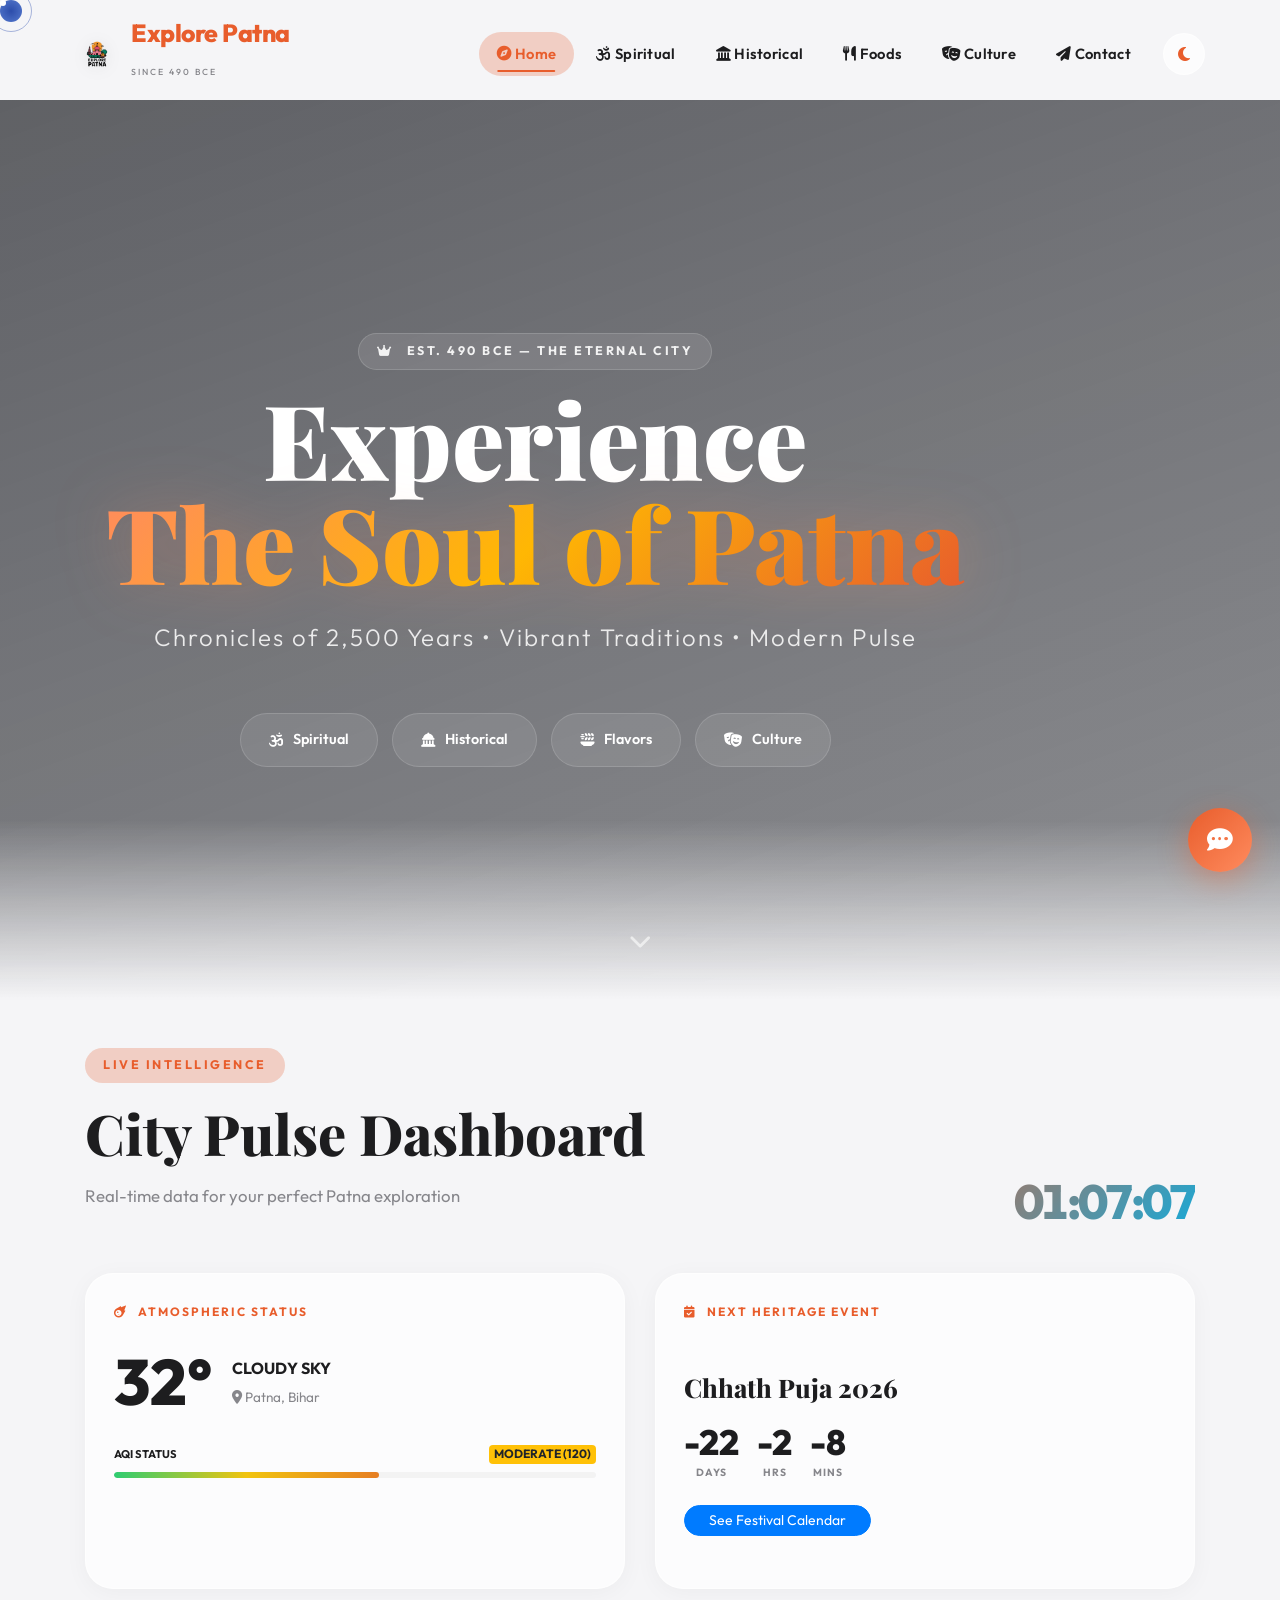
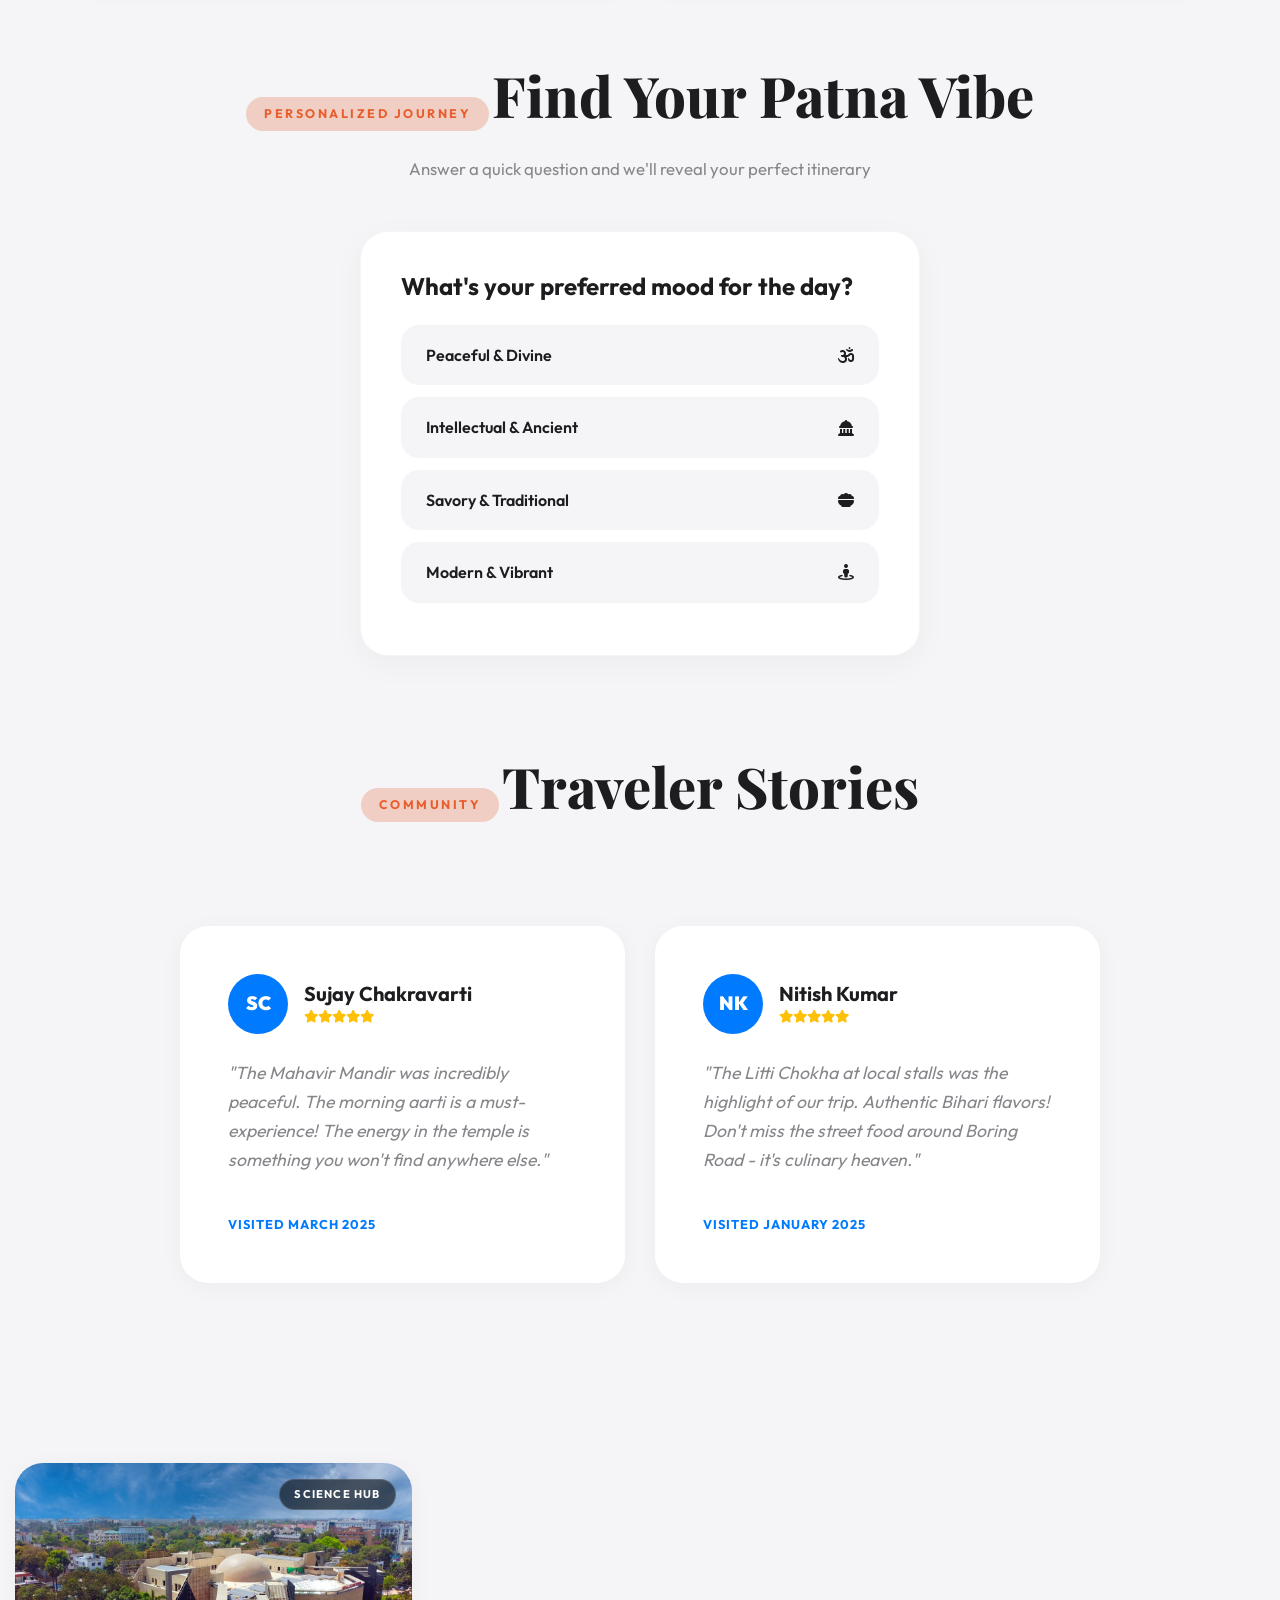
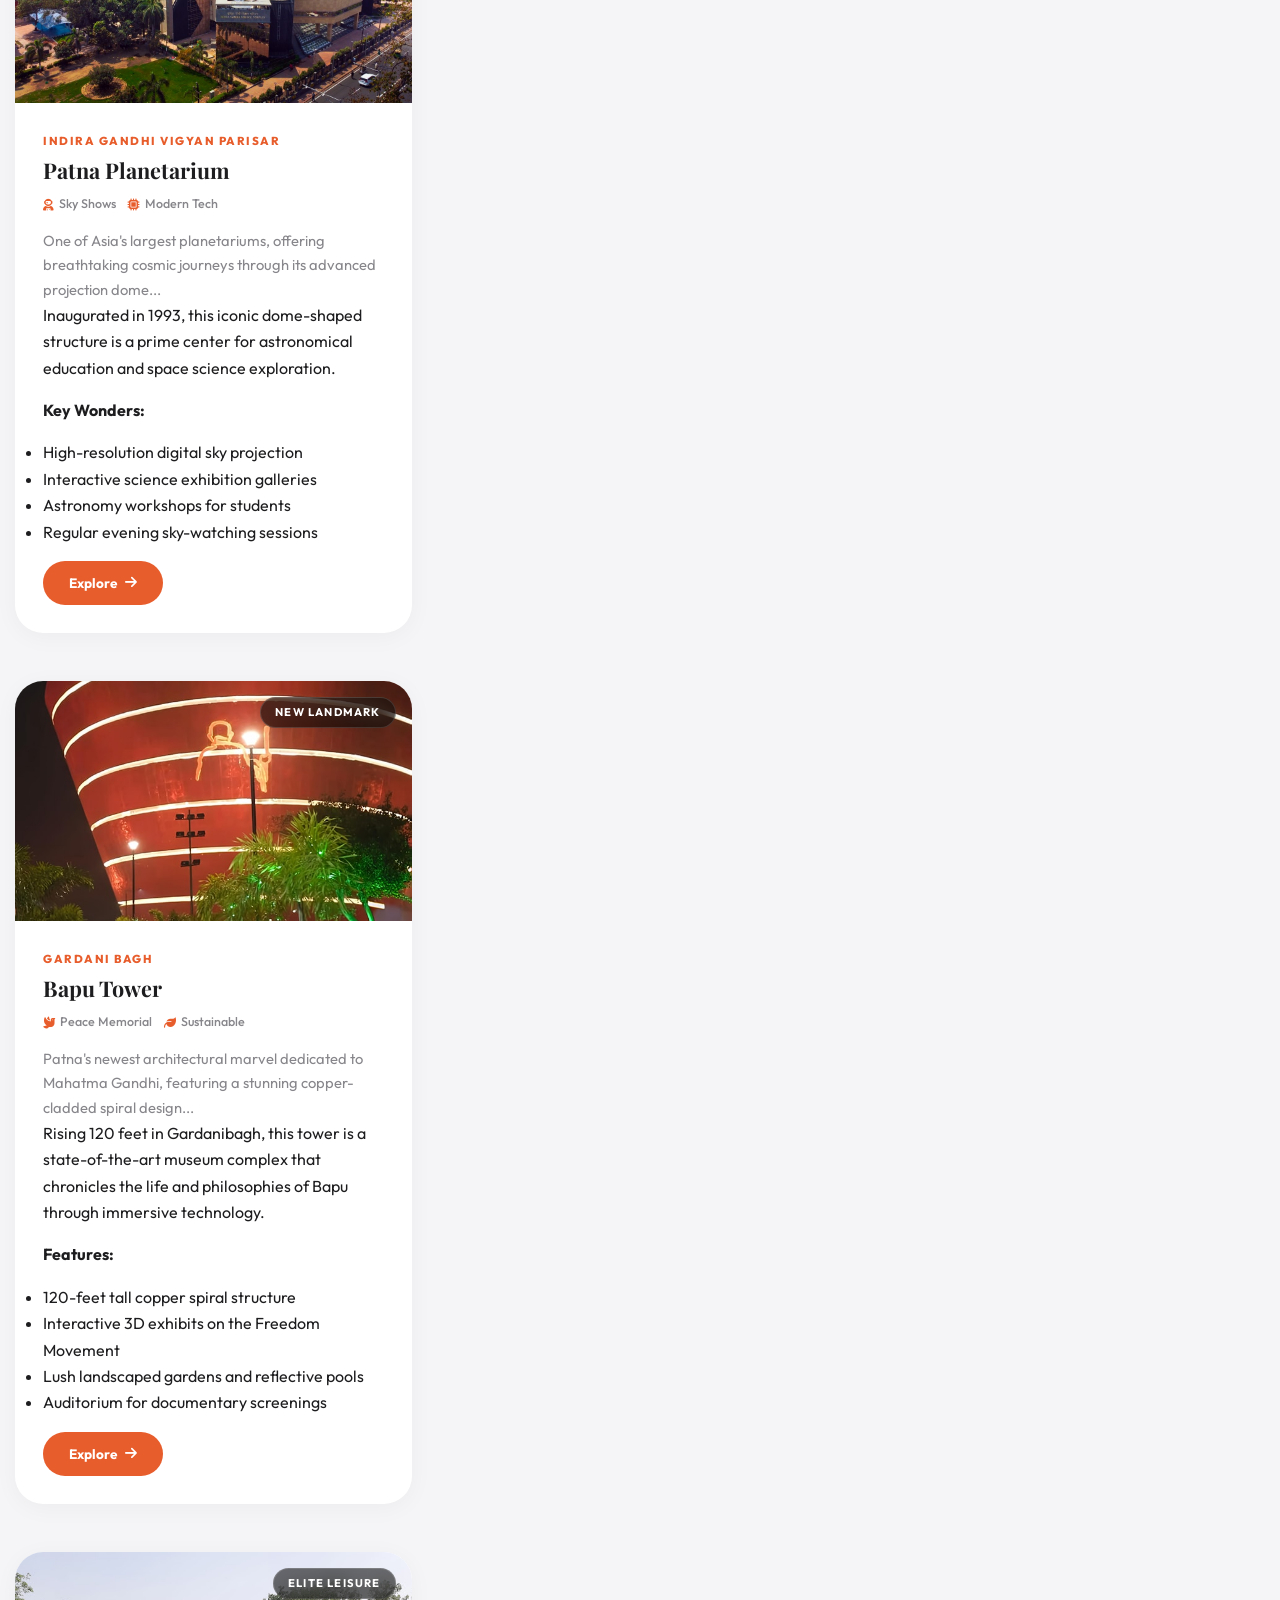
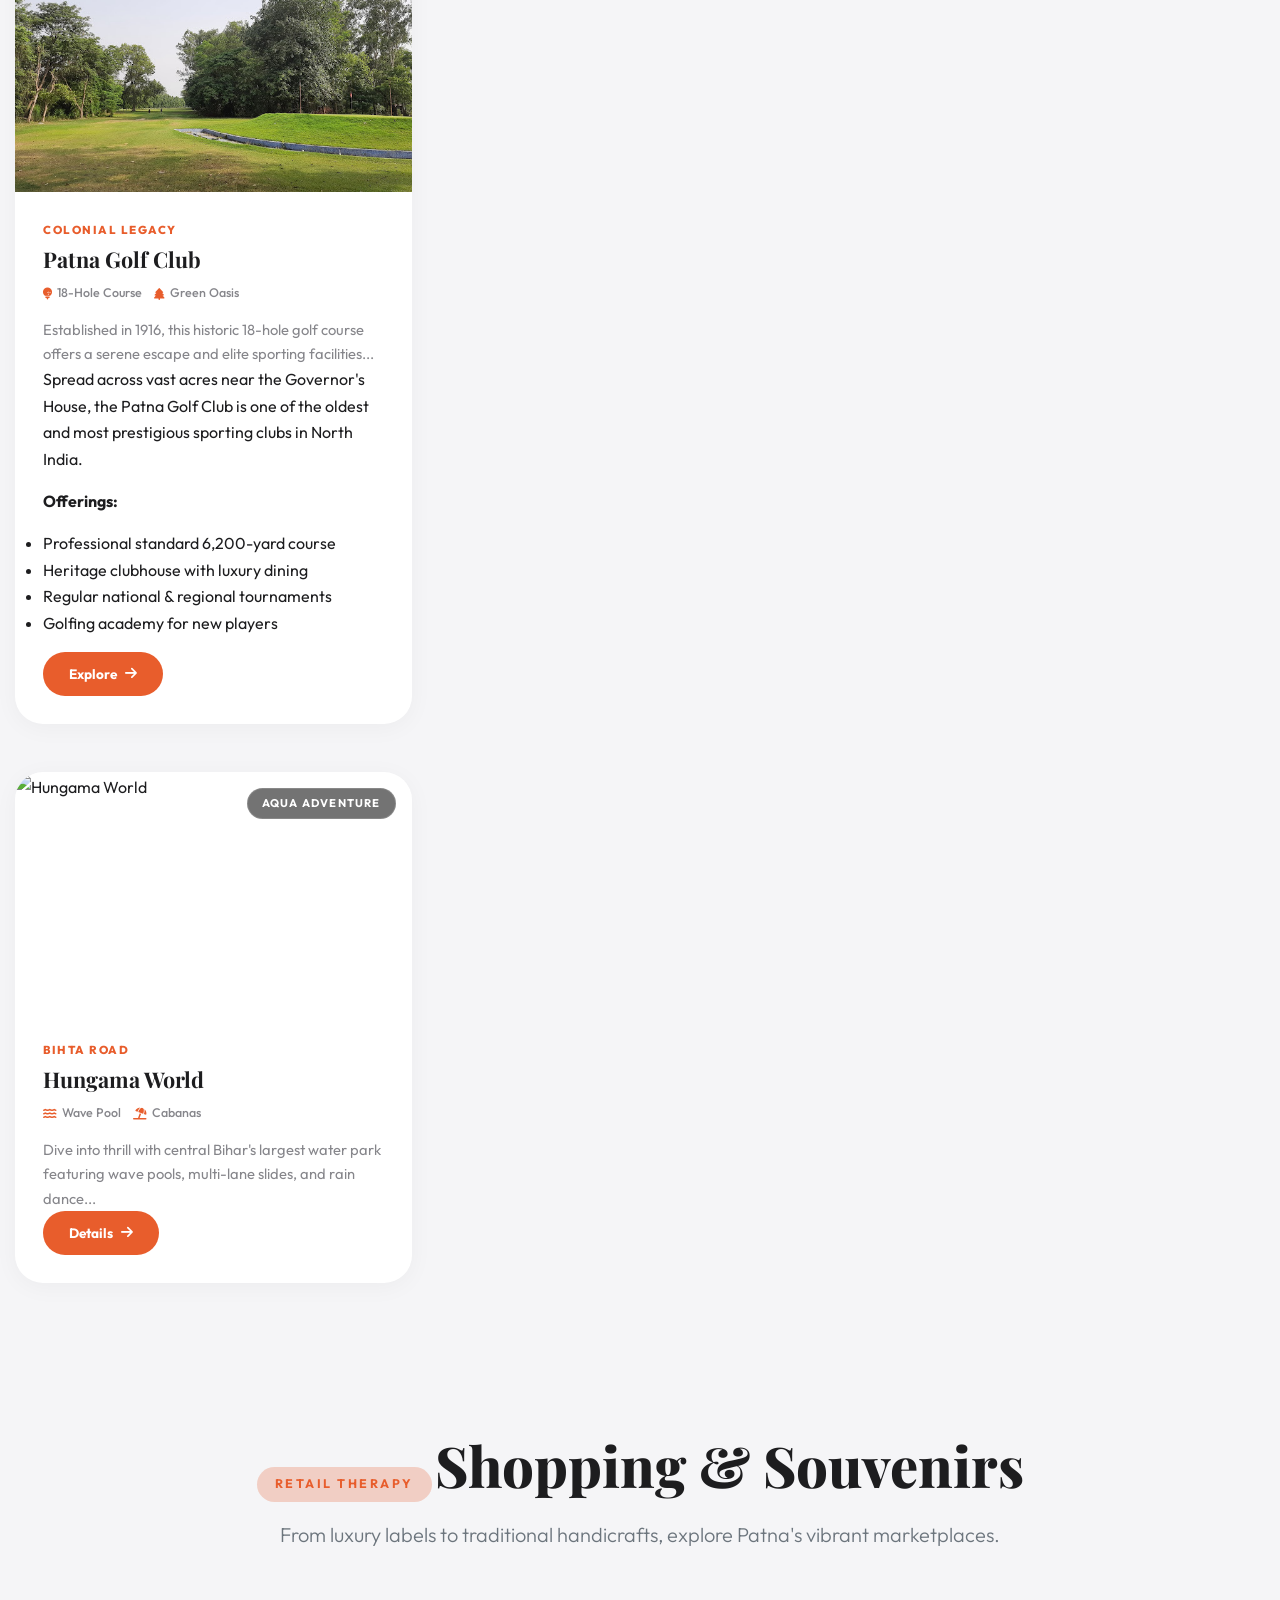
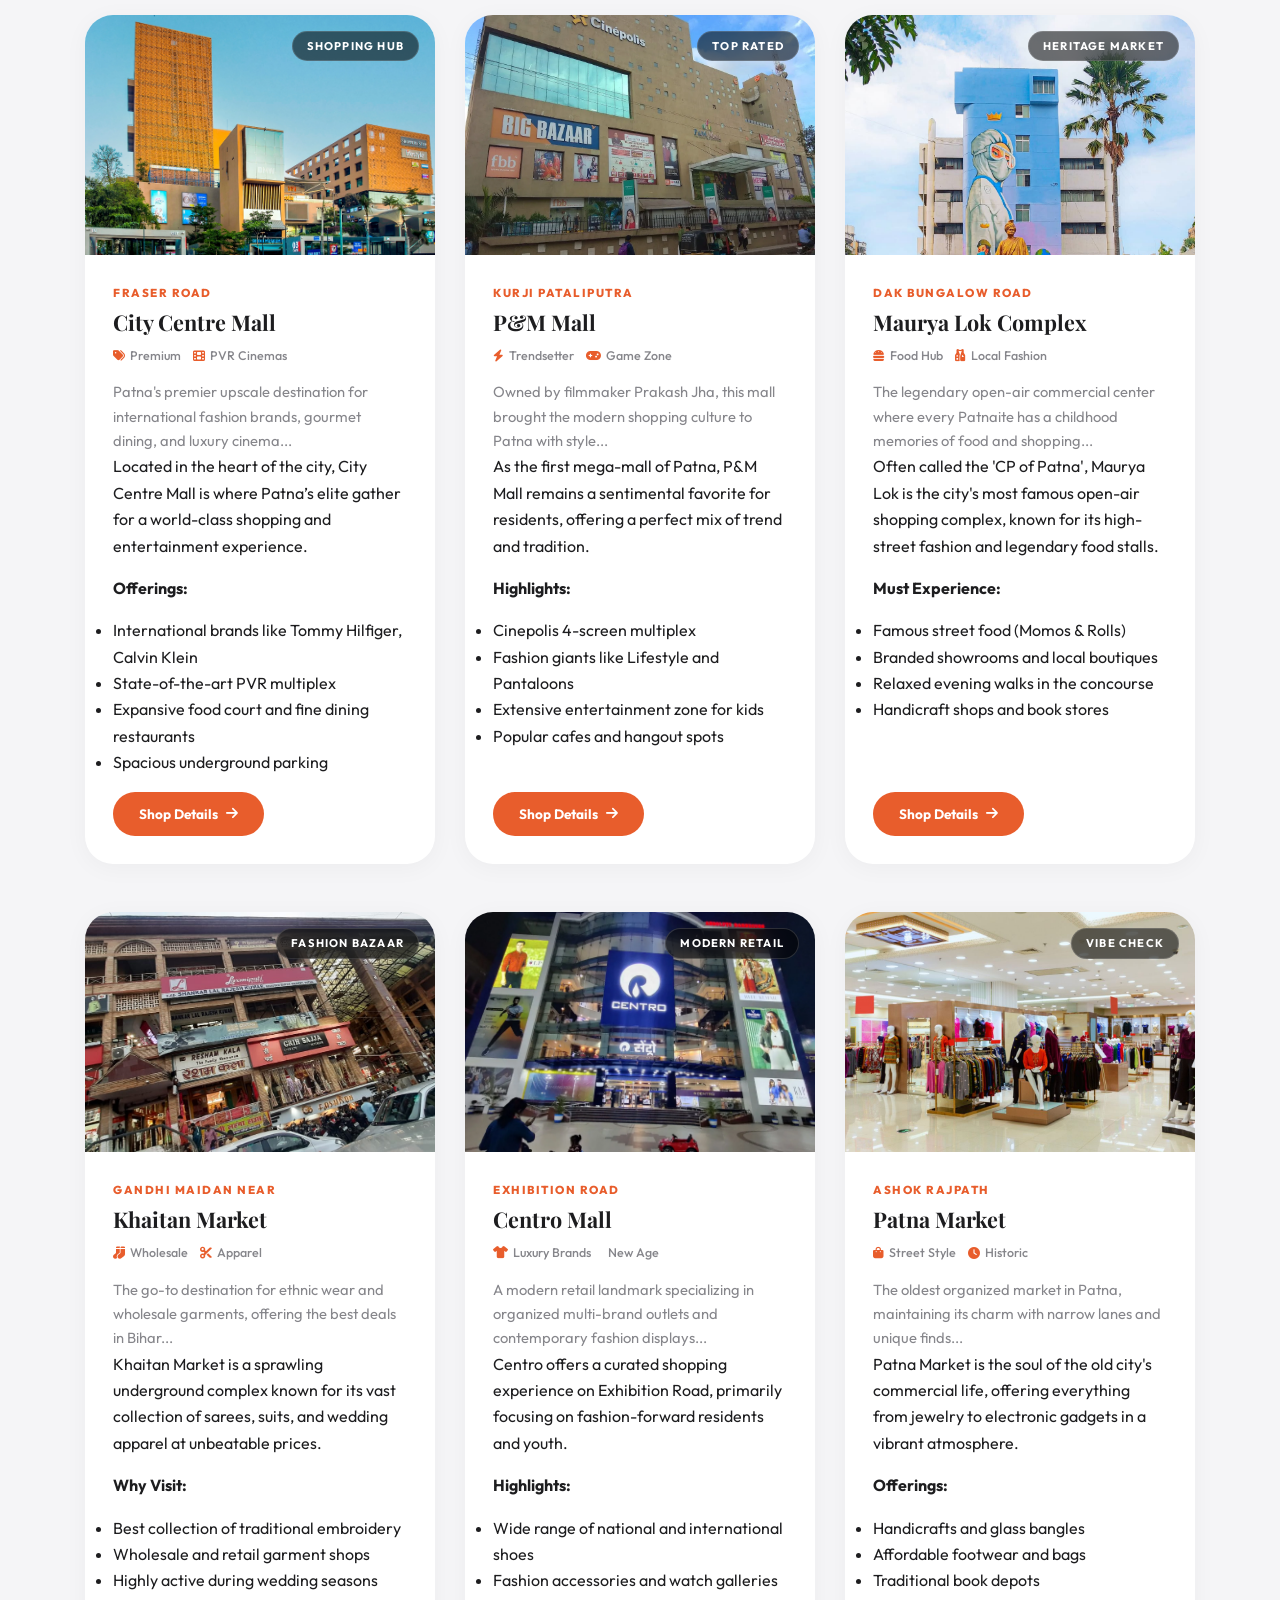
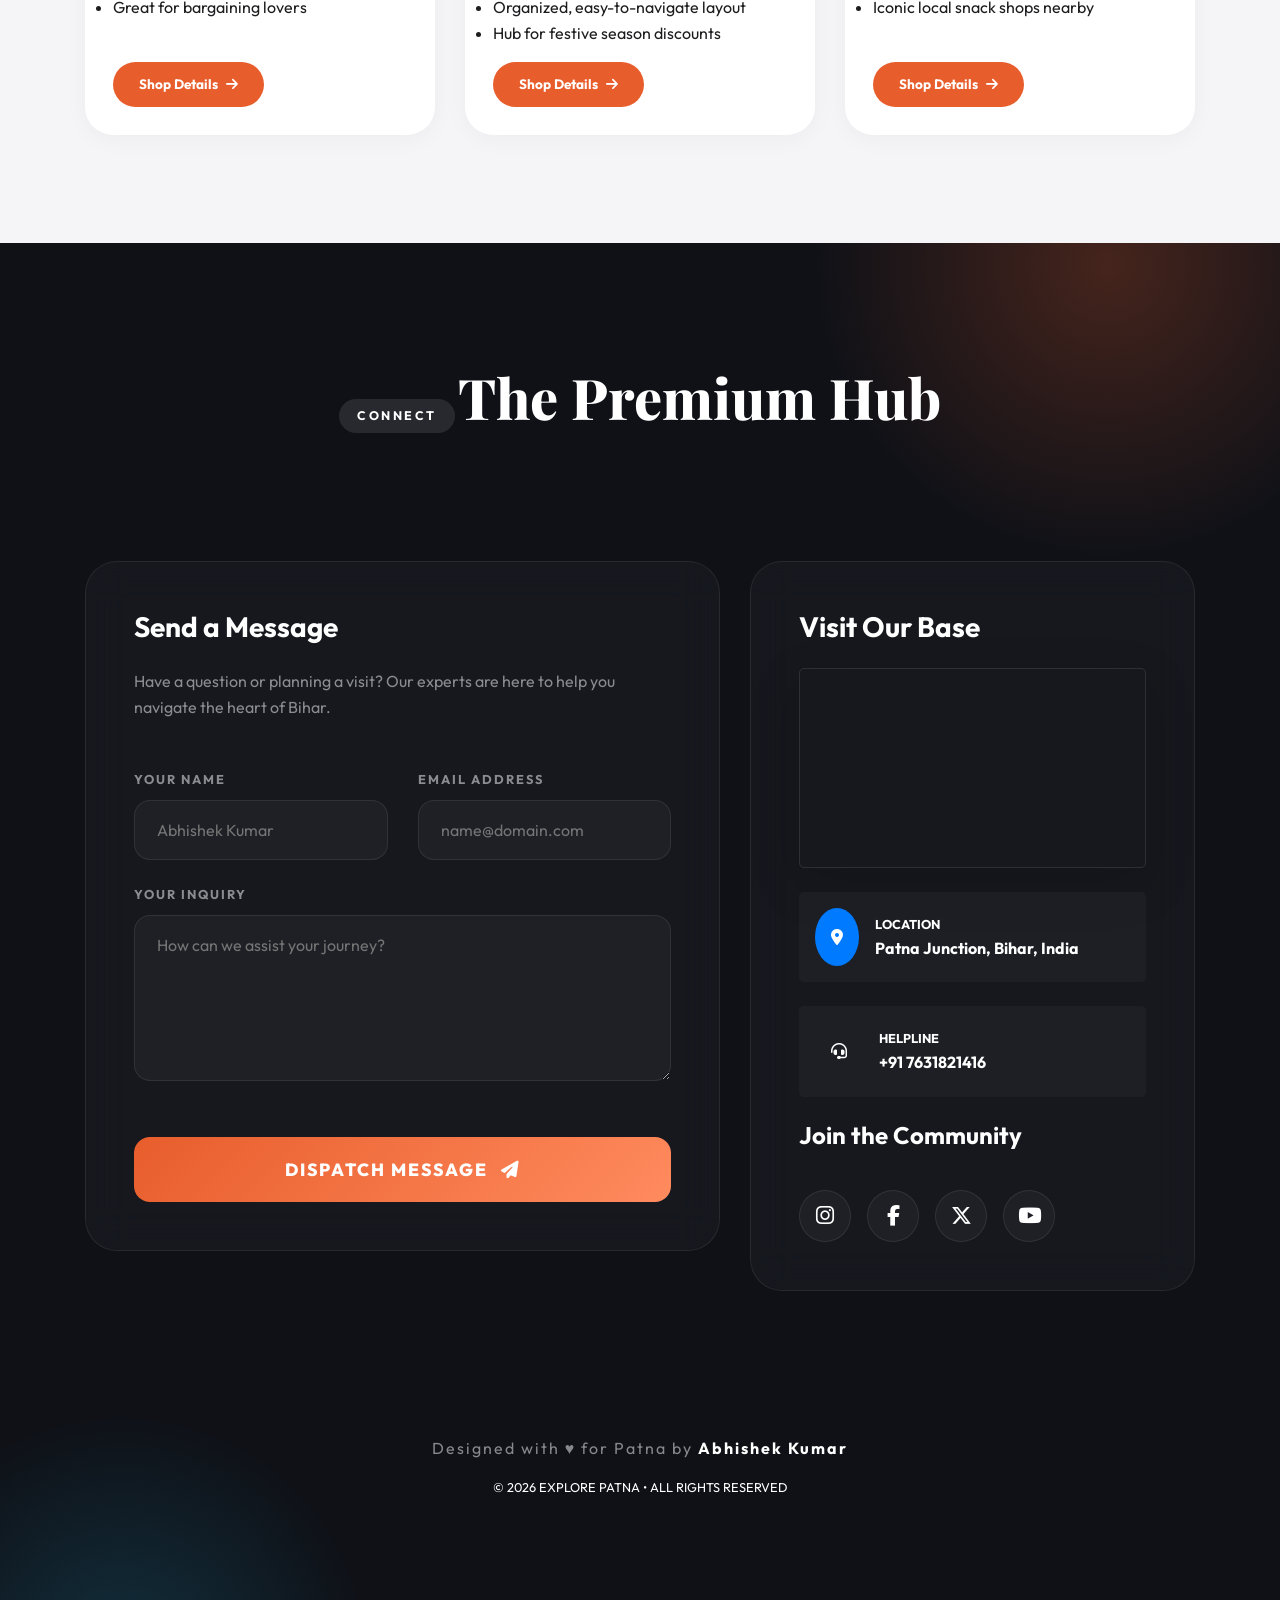
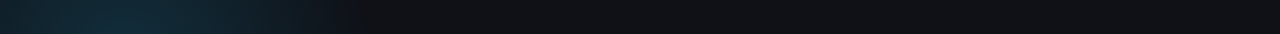
==== index.html @ c79db384 "Initial commit: Patna Tourism Heritage Showcase" ====
<!DOCTYPE html>
<html lang="en">
<head>
  <meta charset="UTF-8">
  <meta name="viewport" content="width=device-width, initial-scale=1.0">
  <meta name="description" content="Discover the beauty and history of Patna, Bihar. Explore spiritual places, historical landmarks, local cuisine, and vibrant culture.">
  <title>Explore Patna | 2500 Years of History</title>
  
  <!-- Fonts & Icons -->
  <link href="https://fonts.googleapis.com/css2?family=Outfit:wght@300;400;500;600;700;800;900&family=Playfair+Display:wght@400;600;700;800;900&display=swap" rel="stylesheet">
  <link rel="stylesheet" href="https://cdnjs.cloudflare.com/ajax/libs/font-awesome/6.4.0/css/all.min.css">
  
  <!-- Bootstrap 4.5.2 -->
  <link href="https://stackpath.bootstrapcdn.com/bootstrap/4.5.2/css/bootstrap.min.css" rel="stylesheet">
  <link rel="stylesheet" href="style.css">
</head>
<body>
  <!-- Tikuli Cursor -->
  <div id="tikuli-cursor"></div>
  <div id="tikuli-cursor-follower"></div>

  <!-- Preloader -->
  <div id="preloader">
    <div class="loader-content">
      <img src="images/logo_prev_ui.png" alt="Patna" class="loader-logo">
      <div class="loader-ring"></div>
      <div class="loader-text">Patna</div>
    </div>
  </div>

  <!-- Navigation — Ultra Premium -->
  <nav class="navbar navbar-expand-lg navbar-light fixed-top">
    <div class="container-fluid px-4">
      <a class="navbar-brand" href="#home">
        <img src="images/logo_prev_ui.png" alt="Explore Patna" class="logo-img">
        <div>
          <span style="display:block;line-height:1;">Explore Patna</span>
          <span style="font-size:0.55rem;font-weight:500;color:var(--text-muted);letter-spacing:2px;text-transform:uppercase;">Since 490 BCE</span>
        </div>
      </a>
      
      <button class="navbar-toggler border-0" type="button" data-toggle="collapse" data-target="#navbarNav" aria-controls="navbarNav" aria-expanded="false" aria-label="Toggle navigation">
        <i class="fas fa-bars" style="font-size: 1.3rem; color: var(--primary);"></i>
      </button>
      
      <div class="collapse navbar-collapse" id="navbarNav">
        <ul class="navbar-nav ml-auto" id="mainTab" role="tablist">
          <li class="nav-item">
            <a class="nav-link active" id="home-tab" data-toggle="tab" href="#home" role="tab"><i class="fas fa-compass"></i> Home</a>
          </li>
          <li class="nav-item">
            <a class="nav-link" id="spiritual-tab" data-toggle="tab" href="#spiritual" role="tab"><i class="fas fa-om"></i> Spiritual</a>
          </li>
          <li class="nav-item">
            <a class="nav-link" id="historical-tab" data-toggle="tab" href="#historical" role="tab"><i class="fas fa-landmark"></i> Historical</a>
          </li>
          <li class="nav-item">
            <a class="nav-link" id="foods-tab" data-toggle="tab" href="#foods" role="tab"><i class="fas fa-utensils"></i> Foods</a>
          </li>
          <li class="nav-item">
            <a class="nav-link" id="cultural-tab" data-toggle="tab" href="#cultural" role="tab"><i class="fas fa-masks-theater"></i> Culture</a>
          </li>
          <li class="nav-item">
            <a class="nav-link" id="contact-tab" data-toggle="tab" href="#contact" role="tab"><i class="fas fa-paper-plane"></i> Contact</a>
          </li>
          <li class="nav-item d-flex align-items-center">
            <div class="theme-toggle" id="theme-toggle" title="Toggle Dark Mode">
              <i class="fas fa-moon"></i>
            </div>
          </li>
        </ul>
      </div>
    </div>
  </nav>
  <div class="tab-content" id="nav-tabContent">
    <div class="tab-pane fade show active" id="home" role="tabpanel" aria-labelledby="home-tab">
        <!-- Hero Section -->
        <section class="hero-section">
          <div class="container">
            <div class="hero-content">
              <div class="section-badge" style="background:rgba(255,255,255,0.1);color:rgba(255,255,255,0.9);border:1px solid rgba(255,255,255,0.15);">
                <i class="fas fa-crown"></i> &nbsp; Est. 490 BCE — The Eternal City
              </div>
              <h1 class="hero-title">Experience <span>The Soul of Patna</span></h1>
              <p class="hero-subtitle">Chronicles of 2,500 Years • Vibrant Traditions • Modern Pulse</p>
              
              <div class="tab-navigation">
                <a href="#spiritual" class="tab-link" data-toggle="tab">
                  <i class="fa-solid fa-om"></i> Spiritual
                </a>
                <a href="#historical" class="tab-link" data-toggle="tab">
                  <i class="fa-solid fa-landmark-dome"></i> Historical
                </a>
                <a href="#foods" class="tab-link" data-toggle="tab">
                  <i class="fa-solid fa-plate-wheat"></i> Flavors
                </a>
                <a href="#cultural" class="tab-link" data-toggle="tab">
                  <i class="fa-solid fa-masks-theater"></i> Culture
                </a>
              </div>
            </div>
          </div>
          <div class="scroll-indicator">
            <i class="fas fa-chevron-down"></i>
          </div>
        </section>

           <!-- City Pulse Interactive Dashboard -->
        <section class="city-pulse-section py-5">
          <div class="container">
            <div class="row align-items-end mb-5">
              <div class="col-lg-8">
                <span class="section-badge">Live Intelligence</span>
                <h2 class="section-title">City Pulse Dashboard</h2>
                <p class="section-subtitle">Real-time data for your perfect Patna exploration</p>
              </div>
              <div class="col-lg-4 text-lg-right">
                <div id="live-clock" class="ultra-clock">00:00:00</div>
              </div>
            </div>
            
            <div class="row">
              <!-- Weather & AQI Card -->
              <div class="col-lg-6 mb-4">
                <div class="pulse-card glass-morphism">
                  <div class="pulse-card-header">
                    <i class="fas fa-meteor"></i>
                    <span>Atmospheric Status</span>
                  </div>
                  <div class="pulse-card-body">
                    <div class="weather-brief">
                      <div class="temp-big">32°</div>
                      <div class="weather-meta">
                        <div class="condition">CLOUDY SKY</div>
                        <div class="location"><i class="fas fa-location-dot"></i> Patna, Bihar</div>
                      </div>
                      <div class="weather-icon-big">
                        <i class="fas fa-cloud-sun-ray"></i>
                      </div>
                    </div>
                    <div class="aqi-meter-container mt-4">
                      <div class="d-flex justify-content-between mb-2">
                        <span class="font-weight-bold smallest">AQI STATUS</span>
                        <span class="badge badge-warning">MODERATE (120)</span>
                      </div>
                      <div class="aqi-bar">
                        <div class="aqi-progress" style="width: 55%;"></div>
                      </div>
                    </div>
                  </div>
                </div>
              </div>
              
              <!-- Festival Countdown Card -->
              <div class="col-lg-6 mb-4">
                <div class="pulse-card glass-morphism countdown-card">
                  <div class="pulse-card-header">
                    <i class="fas fa-calendar-check"></i>
                    <span>Next Heritage Event</span>
                  </div>
                  <div class="pulse-card-body py-4">
                    <div class="event-name">Chhath Puja 2026</div>
                    <div class="countdown-grid mt-3" id="festival-countdown">
                      <div class="countdown-item">
                        <span class="days">24</span>
                        <div class="unit">DAYS</div>
                      </div>
                      <div class="countdown-item">
                        <span class="hours">12</span>
                        <div class="unit">HRS</div>
                      </div>
                      <div class="countdown-item">
                        <span class="minutes">45</span>
                        <div class="unit">MINS</div>
                      </div>
                    </div>
                    <div class="mt-4">
                      <a href="#cultural" class="btn btn-primary btn-sm rounded-pill px-4">See Festival Calendar</a>
                    </div>
                  </div>
                </div>
              </div>
            </div>
          </div>
        <!-- Find Your Vibe Quiz Section -->
        <section class="vibe-quiz py-5">
          <div class="container">
            <div class="section-header text-center mb-5">
              <span class="section-badge">Personalized Journey</span>
              <h2 class="section-title">Find Your Patna Vibe</h2>
              <p class="section-subtitle">Answer a quick question and we'll reveal your perfect itinerary</p>
            </div>
            
            <div id="vibe-quiz-container" class="quiz-container">
              <h4 class="font-weight-bold mb-4">What's your preferred mood for the day?</h4>
              <div class="quiz-options">
                <div class="quiz-option" onclick="selectVibe('spiritual')">
                  <span>Peaceful & Divine</span>
                  <i class="fas fa-om"></i>
                </div>
                <div class="quiz-option" onclick="selectVibe('historical')">
                  <span>Intellectual & Ancient</span>
                  <i class="fas fa-landmark-dome"></i>
                </div>
                <div class="quiz-option" onclick="selectVibe('foodie')">
                  <span>Savory & Traditional</span>
                  <i class="fas fa-bowl-food"></i>
                </div>
                <div class="quiz-option" onclick="selectVibe('explorer')">
                  <span>Modern & Vibrant</span>
                  <i class="fas fa-street-view"></i>
                </div>
              </div>
            </div>
          </div>
        </section>
      
        <!-- Visitor Stories (Testimonials) -->
        <section class="reviews-section py-5">
          <div class="section-pattern"></div>
          <div class="container">
            <div class="section-header">
              <span class="section-badge">Community</span>
              <h2 class="section-title">Traveler Stories</h2>
            </div>
            
            <div class="row pt-4 justify-content-center">
              <div class="col-lg-5 mb-4">
                <div class="card p-5 h-100">
                  <div class="d-flex align-items-center mb-4">
                    <div class="bg-primary text-white rounded-circle d-flex align-items-center justify-content-center mr-3" style="width: 60px; height: 60px; font-weight: 900; font-size: 1.2rem;">SC</div>
                    <div>
                      <h5 class="mb-0 font-weight-bold">Sujay Chakravarti</h5>
                      <div class="text-warning small">
                        <i class="fas fa-star"></i><i class="fas fa-star"></i><i class="fas fa-star"></i><i class="fas fa-star"></i><i class="fas fa-star"></i>
                      </div>
                    </div>
                  </div>
                  <p class="font-italic" style="font-size: 1.1rem; color: var(--text-muted);">"The Mahavir Mandir was incredibly peaceful. The morning aarti is a must-experience! The energy in the temple is something you won't find anywhere else."</p>
                  <div class="mt-4 text-primary font-weight-bold small text-uppercase" style="letter-spacing: 1px;">Visited March 2025</div>
                </div>
              </div>
              
              <div class="col-lg-5 mb-4">
                <div class="card p-5 h-100">
                  <div class="d-flex align-items-center mb-4">
                    <div class="bg-primary text-white rounded-circle d-flex align-items-center justify-content-center mr-3" style="width: 60px; height: 60px; font-weight: 900; font-size: 1.2rem;">NK</div>
                    <div>
                      <h5 class="mb-0 font-weight-bold">Nitish Kumar</h5>
                      <div class="text-warning small">
                        <i class="fas fa-star"></i><i class="fas fa-star"></i><i class="fas fa-star"></i><i class="fas fa-star"></i><i class="fas fa-star"></i>
                      </div>
                    </div>
                  </div>
                  <p class="font-italic" style="font-size: 1.1rem; color: var(--text-muted);">"The Litti Chokha at local stalls was the highlight of our trip. Authentic Bihari flavors! Don't miss the street food around Boring Road - it's culinary heaven."</p>
                  <div class="mt-4 text-primary font-weight-bold small text-uppercase" style="letter-spacing: 1px;">Visited January 2025</div>
                </div>
              </div>
            </div>
          </div>
        </section>
    </div>

    <!-- Spiritual Section -->
    <div class="tab-pane fade" id="spiritual" role="tabpanel" aria-labelledby="spiritual-tab">
      <div class="section-pattern"></div>
      <main class="container">
        <div class="section-header">
          <span class="section-badge">Divine Grace</span>
          <h2 class="section-title">Sacred Sanctuaries</h2>
          <p class="text-muted lead">Discover the spiritual heart of Patna where diverse faiths converge.</p>
        </div>
        
        <div class="row">
          <!-- Mahavir Mandir -->
          <div class="col-lg-4 col-md-6 mb-5">
            <div class="card h-100">
              <span class="card-badge">Most Revered</span>
              <div class="card-img-wrapper">
                <img src="images/mahavir mandir.jpeg" class="card-img-top" alt="Mahavir Mandir">
              </div>
              <div class="card-body">
                <div class="card-label">Siddhpeeth</div>
                <h5 class="card-title">Mahavir Mandir</h5>
                <div class="card-info-row">
                  <div class="card-info-item"><i class="fas fa-clock"></i> 5 AM - 11 PM</div>
                  <div class="card-info-item"><i class="fas fa-location-arrow"></i> Near Junction</div>
                </div>
                <div class="short-text">
                  <p class="card-text">One of the holiest Hanuman temples in North India, famous for its 'Naivedyam' sweets and miraculous aura...</p>
                </div>
                <div class="full-text">
                  <p>Mahavir Mandir is one of the most prominent temples dedicated to Lord Hanuman. It is visited by millions of devotees every year. The temple is world-renowned for its 'Naivedyam' laddoos prepared by experts from Tirupati.</p>
                  <p><strong>Highlights:</strong></p>
                  <ul>
                    <li>Floating stones from Ram Setu preserved here</li>
                    <li>Dual idols of Lord Hanuman (Sankat Mochan & Phaleron)</li>
                    <li>Significant contribution to social service through cancer hospitals</li>
                  </ul>
                  <p><strong>Pro Tip:</strong> Visit during the early morning 'Aarti' for a soul-stirring experience.</p>
                </div>
                <button class="read-more-btn mt-auto">Explore Details <i class="fas fa-arrow-right"></i></button>
              </div>
            </div>
          </div>

          <!-- Patan Devi -->
          <div class="col-lg-4 col-md-6 mb-5">
            <div class="card h-100">
              <span class="card-badge">Shakti Peeth</span>
              <div class="card-img-wrapper">
                <img src="images/image copy.png" class="card-img-top" alt="Patan Devi Mandir">
              </div>
              <div class="card-body">
                <div class="card-label">Ancient Roots</div>
                <h5 class="card-title">Patan Devi Mandir</h5>
                <div class="card-info-row">
                  <div class="card-info-item"><i class="fas fa-calendar"></i> Navratri Special</div>
                  <div class="card-info-item"><i class="fas fa-map"></i> Patna City</div>
                </div>
                <div class="short-text">
                  <p class="card-text">The deity after whom the city is named. It is one of the 51 Shakti Peethas of Goddess Sati...</p>
                </div>
                <div class="full-text">
                  <p>Patan Devi is considered the presiding deity of Patna. The temple complex consists of 'Bari Patan Devi' and 'Chhoti Patan Devi'. It is a site of immense mythological importance.</p>
                  <p><strong>History:</strong></p>
                  <ul>
                    <li>Believed to be the place where the right thigh of Goddess Sati fell</li>
                    <li>Ancient architecture with intricately carved stone idols</li>
                    <li>Center of Tantric and Vedic worship for centuries</li>
                  </ul>
                </div>
                <button class="read-more-btn mt-auto">Explore Details <i class="fas fa-arrow-right"></i></button>
              </div>
            </div>
          </div>

          <!-- Patna Sahib -->
          <div class="col-lg-4 col-md-6 mb-5">
            <div class="card h-100">
              <span class="card-badge">Global Pilgrimage</span>
              <div class="card-img-wrapper">
                <img src="images/harmandir.jpeg" class="card-img-top" alt="Takht Shri Harimandir Ji">
              </div>
              <div class="card-body">
                <div class="card-label">Birthplace</div>
                <h5 class="card-title">Takht Shri Patna Sahib</h5>
                <div class="card-info-row">
                  <div class="card-info-item"><i class="fas fa-sun"></i> Open 24/7</div>
                  <div class="card-info-item"><i class="fas fa-utensils"></i> Langar Service</div>
                </div>
                <div class="short-text">
                  <p class="card-text">The birthplace of the 10th Sikh Guru, Guru Gobind Singh Ji, and one of the five Takhts of Sikhism...</p>
                </div>
                <div class="full-text">
                  <p>Takht Sri Patna Sahib was built by Maharaja Ranjit Singh to commemorate the birthplace of Guru Gobind Singh Ji. It is a stunning example of white marble architecture and spiritual serenity.</p>
                </div>
                <button class="read-more-btn mt-auto">Explore Details <i class="fas fa-arrow-right"></i></button>
              </div>
            </div>
          </div>

          <!-- ISKCON -->
          <div class="col-lg-4 col-md-6 mb-5">
            <div class="card h-100">
              <span class="card-badge">Modern Marvel</span>
              <div class="card-img-wrapper">
                <img src="images/iskon temple.jpg" class="card-img-top" alt="ISKCON Temple">
              </div>
              <div class="card-body">
                <div class="card-label">Vedic Center</div>
                <h5 class="card-title">ISKCON Patna</h5>
                <div class="card-info-row">
                  <div class="card-info-item"><i class="fas fa-music"></i> Kirtans</div>
                  <div class="card-info-item"><i class="fas fa-leaf"></i> Govinda's</div>
                </div>
                <div class="short-text">
                  <p class="card-text">The 'Sri Sri Radha Banke Bihari Ji' Mandir is a magnificent Vedic cultural center in the heart of the city...</p>
                </div>
                <button class="read-more-btn mt-auto">Explore Details <i class="fas fa-arrow-right"></i></button>
              </div>
            </div>
          </div>

          <!-- Jama Masjid -->
          <div class="col-lg-4 col-md-6 mb-5">
            <div class="card h-100">
              <span class="card-badge">Heritage Site</span>
              <div class="card-img-wrapper">
                <img src="images/jama masjid.jpg" class="card-img-top" alt="Jama Masjid">
              </div>
              <div class="card-body">
                <div class="card-label">Mughal Era</div>
                <h5 class="card-title">Jama Masjid</h5>
                <div class="card-info-row">
                  <div class="card-info-item"><i class="fas fa-mosque"></i> Historic</div>
                  <div class="card-info-item"><i class="fas fa-users"></i> Large Capacity</div>
                </div>
                <div class="short-text">
                  <p class="card-text">A symbol of Islamic heritage in Patna, featuring grand domes and minarets dating back centuries...</p>
                </div>
                <button class="read-more-btn mt-auto">Explore Details <i class="fas fa-arrow-right"></i></button>
              </div>
            </div>
          </div>
          <!-- Panch Mukhi Hanuman (Moved inside) -->
          <div class="col-lg-4 col-md-6 mb-5">
            <div class="card h-100">
              <span class="card-badge">Divine View</span>
              <div class="card-img-wrapper">
                <img src="images/panchmukhihanuman mandir.jpeg" class="card-img-top" alt="Panch Mukhi Hanuman Mandir">
              </div>
              <div class="card-body">
                <div class="card-label">Boring Road Area</div>
                <h5 class="card-title">Panch Mukhi Hanuman</h5>
                <div class="card-info-row">
                  <div class="card-info-item"><i class="fas fa-gem"></i> Five-Faced Idol</div>
                  <div class="card-info-item"><i class="fas fa-calendar"></i> Tue/Sat Special</div>
                </div>
                <div class="short-text">
                  <p class="card-text">A unique shrine housing the powerful Panch-Mukhi (five-faced) form of Lord Hanuman, known for spiritual protection...</p>
                </div>
                <button class="read-more-btn mt-auto">Explore Details <i class="fas fa-arrow-right"></i></button>
              </div>
            </div>
          </div>
        </div>
      </main>
    </div>

    <!-- Historical Section -->
    <div class="tab-pane fade" id="historical" role="tabpanel" aria-labelledby="historical-tab">
      <div class="section-pattern madhubani-pattern"></div>
      <main class="container py-5">
        <div class="section-header text-center mb-5">
          <span class="section-badge">Legacy of Empires</span>
          <h2 class="section-title">The Pataliputra Timeline</h2>
          <p class="section-subtitle">2,500 years of power, wisdom, and revolution condensed into a journey</p>
        </div>

        <!-- Heritage Timeline -->
        <div class="heritage-timeline mb-5 p-4">
          <div class="timeline-item left">
            <div class="timeline-content">
              <div class="card-label">490 BCE</div>
              <h4 class="font-weight-bold">Foundation of Pataligrama</h4>
              <p class="small text-muted">King Ajatashatru builds a fort near the confluence of the Ganges and Son rivers, marking the birth of a world capital.</p>
            </div>
          </div>
          <div class="timeline-item right">
            <div class="timeline-content">
              <div class="card-label">321 BCE</div>
              <h4 class="font-weight-bold">The Mauryan Peak</h4>
              <p class="small text-muted">Chandragupta Maurya and Ashoka the Great transform Pataliputra into one of the largest cities in the ancient world.</p>
            </div>
          </div>
          <div class="timeline-item left">
            <div class="timeline-content">
              <div class="card-label">320 CE</div>
              <h4 class="font-weight-bold">Gupta Golden Age</h4>
              <p class="small text-muted">The city becomes a hub of science and art. Aryabhata records astronomical marvels while teaching at Nalanda nearby.</p>
            </div>
          </div>
          <div class="timeline-item right">
            <div class="timeline-content">
              <div class="card-label">1541 CE</div>
              <h4 class="font-weight-bold">Sher Shah Suri Arrival</h4>
              <p class="small text-muted">The great Afghan ruler revives the city, renames it 'Patna', and builds the iconic mosque that still stands today.</p>
            </div>
          </div>
          <div class="timeline-item left">
            <div class="timeline-content">
              <div class="card-label">1786 CE</div>
              <h4 class="font-weight-bold">The Colonial Era</h4>
              <p class="small text-muted">The British East India Company builds the Golghar. Patna becomes a vital trade hub for opium and indigo.</p>
            </div>
          </div>
          <div class="timeline-item right">
            <div class="timeline-content">
              <div class="card-label">2026 CE</div>
              <h4 class="font-weight-bold">Patna Modernity</h4>
              <p class="small text-muted">A vibrant metropolis blending skyscrapers with stupas, ready to welcome the world with digital heritage tools.</p>
            </div>
          </div>
        </div>

        <div class="section-header mt-5">
          <span class="section-badge">Exploration</span>
          <h2 class="section-title">Historical Landmarks</h2>
        </div>
        <div class="row">
          <!-- Golghar -->
          <div class="col-lg-4 col-md-6 mb-5">
            <div class="card h-100">
              <span class="card-badge">City Icon</span>
              <div class="card-img-wrapper has-lens">
                <img src="images/golghar.jpeg" class="card-img-top" alt="Golghar">
                <img src="images/golghar.jpeg" class="lens-image-after" style="filter: grayscale(1) sepia(0.5);" alt="Golghar Heritage">
                <div class="lens-label">Hover for Heritage View</div>
              </div>
              <div class="card-body">
                <div class="card-label">Year 1786</div>
                <h5 class="card-title">Golghar</h5>
                <div class="card-info-row">
                  <div class="card-info-item"><i class="fas fa-stairs"></i> 145 Steps</div>
                  <div class="card-info-item"><i class="fas fa-ticket"></i> ₹15 Entry</div>
                </div>
                <div class="short-text">
                  <p class="card-text">The beehive granary that defined Patna's skyline for centuries, offering views of the GANGA and the city...</p>
                </div>
                <button class="read-more-btn mt-auto">History Hub <i class="fas fa-arrow-right"></i></button>
              </div>
            </div>
          </div>

          <!-- Agam Kuan -->
          <div class="col-lg-4 col-md-6 mb-5">
            <div class="card h-100">
              <span class="card-badge">Mysterious</span>
              <div class="card-img-wrapper">
                <img src="images/agam kuan 1.jpeg" class="card-img-top" alt="Agam Kuan">
              </div>
              <div class="card-body">
                <div class="card-label">Mauryan Era</div>
                <h5 class="card-title">Agam Kuan</h5>
                <div class="card-info-row">
                  <div class="card-info-item"><i class="fas fa-water"></i> 105ft Deep</div>
                  <div class="card-info-item"><i class="fas fa-landmark"></i> Ancient Relic</div>
                </div>
                <div class="short-text">
                  <p class="card-text">Empersor Ashoka's legendary "Hell on Earth," this well is one of the oldest archaeological sites in India...</p>
                </div>
                <button class="read-more-btn mt-auto">History Hub <i class="fas fa-arrow-right"></i></button>
              </div>
            </div>
          </div>

          <!-- Patna Museum -->
          <div class="col-lg-4 col-md-6 mb-5">
            <div class="card h-100">
              <span class="card-badge">Heritage Portal</span>
              <div class="card-img-wrapper">
                <img src="images/patna museum.jpg" class="card-img-top" alt="Patna Museum">
              </div>
              <div class="card-body">
                <div class="card-label">State Hub</div>
                <h5 class="card-title">Patna Museum</h5>
                <div class="card-info-row">
                  <div class="card-info-item"><i class="fas fa-coins"></i> 50k+ Artifacts</div>
                  <div class="card-info-item"><i class="fas fa-ticket"></i> Multi-tier Entry</div>
                </div>
                <div class="short-text">
                  <p class="card-text">Commonly known as 'Jadu Ghar', this museum preserves the treasures of Pataliputra and Mauryan gold...</p>
                </div>
                <button class="read-more-btn mt-auto">History Hub <i class="fas fa-arrow-right"></i></button>
              </div>
            </div>
          </div>

          <!-- Bihar Museum -->
          <div class="col-lg-4 col-md-6 mb-5">
            <div class="card h-100">
              <span class="card-badge">World Class</span>
              <div class="card-img-wrapper">
                <img src="images/bihar museum.jpeg" class="card-img-top" alt="Bihar Museum">
              </div>
              <div class="card-body">
                <div class="card-label">Modern Marvel</div>
                <h5 class="card-title">Bihar Museum</h5>
                <div class="card-info-row">
                  <div class="card-info-item"><i class="fas fa-ticket"></i> ₹100 Entry</div>
                  <div class="card-info-item"><i class="fas fa-calendar"></i> 10AM - 5PM</div>
                </div>
                <div class="short-text">
                  <p class="card-text">A state-of-the-art museum designed by Maki & Associates, telling the story of Bihar from prehistory to today...</p>
                </div>
                <button class="read-more-btn mt-auto">History Hub <i class="fas fa-arrow-right"></i></button>
              </div>
            </div>
          </div>

          <!-- Gandhi Maidan -->
          <div class="col-lg-4 col-md-6 mb-5">
            <div class="card h-100">
              <span class="card-badge">Heart of City</span>
              <div class="card-img-wrapper">
                <img src="images/gandhi maidan.png" class="card-img-top" alt="Gandhi Maidan">
              </div>
              <div class="card-body">
                <div class="card-label">Freedom Legacy</div>
                <h5 class="card-title">Gandhi Maidan</h5>
                <div class="card-info-row">
                  <div class="card-info-item"><i class="fas fa-expand"></i> 60 Acres</div>
                  <div class="card-info-item"><i class="fas fa-monument"></i> World's Tallest Gandhi</div>
                </div>
                <div class="short-text">
                  <p class="card-text">Historic ground that witnessed India's struggle for independence, now the hub of Patna's cultural activities...</p>
                </div>
                <button class="read-more-btn mt-auto">History Hub <i class="fas fa-arrow-right"></i></button>
              </div>
            </div>
          </div>

          <!-- Sabhyata Dwar -->
          <div class="col-lg-4 col-md-6 mb-5">
            <div class="card h-100">
              <span class="card-badge">River Gateway</span>
              <div class="card-img-wrapper">
                <img src="images/sabhyata.jpg" class="card-img-top" alt="Sabhyata Dwar">
              </div>
              <div class="card-body">
                <div class="card-label">Cultural Pillar</div>
                <h5 class="card-title">Sabhyata Dwar</h5>
                <div class="card-info-row">
                  <div class="card-info-item"><i class="fas fa-bridge"></i> Riverfront</div>
                  <div class="card-info-item"><i class="fas fa-sun"></i> Best at Sunset</div>
                </div>
                <div class="short-text">
                  <p class="card-text">The 'Gateway of Civilization' celebrating the glorious era of Ashoka and Chandragupta Maurya...</p>
                </div>
                <button class="read-more-btn mt-auto">History Hub <i class="fas fa-arrow-right"></i></button>
              </div>
            </div>
          </div>

          <!-- Kargil Chowk -->
          <div class="col-lg-4 col-md-6 mb-5">
            <div class="card h-100">
              <span class="card-badge">Valour Pillar</span>
              <div class="card-img-wrapper">
                <img src="images/kargil chowk.png" class="card-img-top" alt="Kargil Chowk">
              </div>
              <div class="card-body">
                <div class="card-label">War Memorial</div>
                <h5 class="card-title">Kargil Chowk</h5>
                <div class="card-info-row">
                  <div class="card-info-item"><i class="fas fa-flag"></i> Patriotic</div>
                  <div class="card-info-item"><i class="fas fa-award"></i> Martyr Tribute</div>
                </div>
                <div class="short-text">
                  <p class="card-text">A solemn memorial dedicated to the brave hearts who sacrificed their lives in the 1999 Kargil War...</p>
                </div>
                <button class="read-more-btn mt-auto">History Hub <i class="fas fa-arrow-right"></i></button>
              </div>
            </div>
          </div>

          <!-- Maner Sharif -->
          <div class="col-lg-4 col-md-6 mb-5">
            <div class="card h-100">
              <span class="card-badge">Sufi Legacy</span>
              <div class="card-img-wrapper">
                <img src="images/maner sarif.jpeg" class="card-img-top" alt="Maner Sharif">
              </div>
              <div class="card-body">
                <div class="card-label">Mughal Gem</div>
                <h5 class="card-title">Maner Sharif</h5>
                <div class="card-info-row">
                  <div class="card-info-item"><i class="fas fa-mosque"></i> Sufi Shrine</div>
                  <div class="card-info-item"><i class="fas fa-road"></i> 30km from City</div>
                </div>
                <div class="short-text">
                  <p class="card-text">An ancient Sufi pilgrimage site featuring exquisite Mughal architecture and the famous Maneri Ladoo...</p>
                </div>
                <div class="full-text">
                  <p>Known for its beautiful tombs and spiritual aura, Maner Sharif is a prime example of early Mughal architecture in Bihar.</p>
                  <p><strong>Highlights:</strong></p>
                  <ul>
                    <li>Badi Dargah & Chhoti Dargah</li>
                    <li>Symmetrical carved sandstone walls</li>
                    <li>Large geometric ritual tank</li>
                    <li>Famous Maneri Ladoo made from pure ghee</li>
                  </ul>
                </div>
                <button class="read-more-btn mt-auto">History Hub <i class="fas fa-arrow-right"></i></button>
              </div>
            </div>
          </div>

          <!-- Patna High Court -->
          <div class="col-lg-4 col-md-6 mb-5">
            <div class="card h-100">
              <span class="card-badge">Judiciary Hub</span>
              <div class="card-img-wrapper">
                <img src="images/hc.jpg" class="card-img-top" alt="Patna High Court">
              </div>
              <div class="card-body">
                <div class="card-label">Colonial Splendor</div>
                <h5 class="card-title">Patna High Court</h5>
                <div class="card-info-row">
                  <div class="card-info-item"><i class="fas fa-building-column"></i> Established 1916</div>
                  <div class="card-info-item"><i class="fas fa-camera"></i> Architectural Icon</div>
                </div>
                <div class="short-text">
                  <p class="card-text">A magnificent example of Neoclassical architecture, the High Court stands as a pillar of justice since the British era...</p>
                </div>
                <div class="full-text">
                  <p>Inaugurated in 1916, this building is known for its massive columns and impressive facade, reflecting the grandeur of Pataliputra's modern evolution.</p>
                  <p><strong>Design Insights:</strong></p>
                  <ul>
                    <li>Designed by architect J.F. Munnings</li>
                    <li>Built in 4 years (1912-1916)</li>
                    <li>Centennial celebrations held in 2016</li>
                    <li>Key landmark on the Bailey Road corridor</li>
                  </ul>
                </div>
                <button class="read-more-btn mt-auto">History Hub <i class="fas fa-arrow-right"></i></button>
              </div>
            </div>
          </div>

          <!-- Bihar Vidhan Sabha -->
          <div class="col-lg-4 col-md-6 mb-5">
            <div class="card h-100">
              <span class="card-badge">Legislature</span>
              <div class="card-img-wrapper">
                <img src="images/vidhansabha.jpeg" class="card-img-top" alt="Bihar Vidhan Sabha">
              </div>
              <div class="card-body">
                <div class="card-label">Political Epicenter</div>
                <h5 class="card-title">Vidhan Sabha</h5>
                <div class="card-info-row">
                  <div class="card-info-item"><i class="fas fa-scale-balanced"></i> Assembly</div>
                  <div class="card-info-item"><i class="fas fa-landmark-dome"></i> Historic Hall</div>
                </div>
                <div class="short-text">
                  <p class="card-text">The legislative heartbeat of Bihar, this grand complex is a witness to the state's democratic journey over decades...</p>
                </div>
                <div class="full-text">
                  <p>The Bihar Legislative Assembly building is an architectural marvel of the early 20th century, serving as the platform for the state's most pivotal laws.</p>
                  <p><strong>Visitor Notes:</strong></p>
                  <ul>
                    <li>Impressive white neoclassical facade</li>
                    <li>Commemorates Bihar's separation from Bengal in 1912</li>
                    <li>Centenary memorial column installed in 2021</li>
                    <li>Restricted entry; best viewed from the outside for tourists</li>
                  </ul>
                </div>
                <button class="read-more-btn mt-auto">History Hub <i class="fas fa-arrow-right"></i></button>
              </div>
            </div>
          </div>
        </div>
      </main>
    </div>

    <!-- Foods Section -->
    <div class="tab-pane fade" id="foods" role="tabpanel" aria-labelledby="foods-tab">
      <div class="section-pattern"></div>
      <main class="container">
        <div class="section-header">
          <span class="section-badge">Flavor Fusion</span>
          <h2 class="section-title">The Bihari Kitchen</h2>
          <p class="text-muted lead">Embark on a culinary voyage through the rustic and refined tastes of Patna.</p>
        </div>
        <div class="row">
         
          <!-- Litti Chokha -->
          <div class="col-lg-4 col-md-6 mb-5">
            <div class="card h-100">
              <span class="card-badge">Bihari Soul</span>
              <div class="card-img-wrapper">
                <img src="images/Litti-Chokha.webp" class="card-img-top" alt="Litti Chokha">
              </div>
              <div class="card-body">
                <div class="card-label">The Classic</div>
                <h5 class="card-title">Litti Chokha</h5>
                <div class="card-info-row">
                  <div class="card-info-item"><i class="fas fa-fire"></i> Coal Roasted</div>
                  <div class="card-info-item"><i class="fas fa-droplet"></i> Pure Ghee</div>
                </div>
                <div class="short-text">
                  <p class="card-text">Roasted wheat balls stuffed with spiced sattu (gram flour), served with smoky eggplant mash...</p>
                </div>
                <div class="full-text">
                  <p>The culinary identity of Bihar, Litti Chokha is a rustic masterpiece traditionally baked over dried cow-dung cakes for a unique smoky flavor.</p>
                  <p><strong>The Experience:</strong></p>
                  <ul>
                    <li>Litti: Whole wheat dough filled with 'Sattu' (roasted gram flour)</li>
                    <li>Chokha: A spicy mash of roasted eggplant, tomatoes, and potatoes</li>
                    <li>Served with a generous bowl of yellow clarified butter (Ghee)</li>
                    <li>Best enjoyed with raw onions and traditional green chutney</li>
                  </ul>
                </div>
                <button class="read-more-btn mt-auto">Taste Details <i class="fas fa-arrow-right"></i></button>
              </div>
            </div>
          </div>

          <!-- Silao Khaja -->
          <div class="col-lg-4 col-md-6 mb-5">
            <div class="card h-100">
              <span class="card-badge">Royal Sweet</span>
              <div class="card-img-wrapper">
                <img src="images/khaja.webp" class="card-img-top" alt="Khaja">
              </div>
              <div class="card-body">
                <div class="card-label">Silao Special</div>
                <h5 class="card-title">Silao Khaja</h5>
                <div class="card-info-row">
                  <div class="card-info-item"><i class="fas fa-layer-group"></i> 52 Layers</div>
                  <div class="card-info-item"><i class="fas fa-certificate"></i> GI Tagged</div>
                </div>
                <div class="short-text">
                  <p class="card-text">A crisp, multi-layered delicacy that melts in your mouth, traditionally associated with Buddhist history...</p>
                </div>
                <div class="full-text">
                  <p>A Geographical Indication (GI) tagged sweet from Silao, this treat consists of multiple thin sheets of dough layered and deep-fried.</p>
                  <p><strong>Why it's Special:</strong></p>
                  <ul>
                    <li>Incredibly crisp yet light texture</li>
                    <li>Slightly sweet with a hint of cardamom</li>
                    <li>Roots dating back to the Mauryan empire</li>
                    <li>Perfect souvenir for travelers</li>
                  </ul>
                </div>
                <button class="read-more-btn mt-auto">Taste Details <i class="fas fa-arrow-right"></i></button>
              </div>
            </div>
          </div>

          <!-- Chana Ghugni -->
          <div class="col-lg-4 col-md-6 mb-5">
            <div class="card h-100">
              <span class="card-badge">Street Legend</span>
              <div class="card-img-wrapper">
                <img src="images/chana ghugni.avif" class="card-img-top" alt="Chana Ghugni">
              </div>
              <div class="card-body">
                <div class="card-label">Morning Fuel</div>
                <h5 class="card-title">Chana Ghugni</h5>
                <div class="card-info-row">
                  <div class="card-info-item"><i class="fas fa-pepper-hot"></i> Spiced</div>
                  <div class="card-info-item"><i class="fas fa-bread-slice"></i> With Poha</div>
                </div>
                <div class="short-text">
                  <p class="card-text">Spicy black chickpea curry flavored with ginger and local chillies, a favorite breakfast across Bihar...</p>
                </div>
                <div class="full-text">
                  <p>A protein-packed, spicy delight made from black chickpeas (Kala Chana), often served with 'Choora' (pounded rice) or 'Kachri'.</p>
                  <p><strong>Taste Profile:</strong></p>
                  <ul>
                    <li>Thick, aromatic gravy with cumin and garam masala</li>
                    <li>Topped with chopped onions, green chillies, and lemon juice</li>
                    <li>A staple during the holy month of Ramadan for Iftar</li>
                    <li>Available at every street corner in the mornings</li>
                  </ul>
                </div>
                <button class="read-more-btn mt-auto">Taste Details <i class="fas fa-arrow-right"></i></button>
              </div>
            </div>
          </div>

          <!-- Malpua -->
          <div class="col-lg-4 col-md-6 mb-5">
            <div class="card h-100">
              <span class="card-badge">Festival Special</span>
              <div class="card-img-wrapper">
                <img src="images/malpua.jpeg" class="card-img-top" alt="Malpua">
              </div>
              <div class="card-body">
                <div class="card-label">Sweet Pancake</div>
                <h5 class="card-title">Bihari Malpua</h5>
                <div class="card-info-row">
                  <div class="card-info-item"><i class="fas fa-bowl-food"></i> With Rabri</div>
                  <div class="card-info-item"><i class="fas fa-mask"></i> Holi Essential</div>
                </div>
                <div class="short-text">
                  <p class="card-text">Fluffy, deep-fried pancakes soaked in sugar syrup, flavored with fennel and loaded with dry fruits...</p>
                </div>
                <div class="full-text">
                  <p>Unlike the dry versions elsewhere, Bihari Malpua is traditionally dipped in thick sugar syrup (Chasni) and is an absolute must-have during Holi.</p>
                  <p><strong>The Recipe:</strong></p>
                  <ul>
                    <li>Batter made of flour, milk, mashed bananas, and sugar</li>
                    <li>Infused with fennel seeds (Saunf) for a refreshing aroma</li>
                    <li>Fried until the edges are golden and crisp</li>
                    <li>Best served with a side of cold, creamy Rabri</li>
                  </ul>
                </div>
                <button class="read-more-btn mt-auto">Taste Details <i class="fas fa-arrow-right"></i></button>
              </div>
            </div>
          </div>

          <!-- Tilkut -->
          <div class="col-lg-4 col-md-6 mb-5">
            <div class="card h-100">
              <span class="card-badge">Winter Classic</span>
              <div class="card-img-wrapper">
                <img src="images/tilkut.jpeg" class="card-img-top" alt="Tilkut">
              </div>
              <div class="card-body">
                <div class="card-label">Gaya Specialty</div>
                <h5 class="card-title">Gaya Tilkut</h5>
                <div class="card-info-row">
                  <div class="card-info-item"><i class="fas fa-snowflake"></i> Seasonal</div>
                  <div class="card-info-item"><i class="fas fa-seedling"></i> Sesame Base</div>
                </div>
                <div class="short-text">
                  <p class="card-text">Crunchy, pounded sesame and jaggery treats, handcrafted with precision for the perfect snap...</p>
                </div>
                <div class="full-text">
                  <p>A winter staple, Tilkut from Gaya is famous for its невероятно light and crisp texture, achieved by manual pounding of sesame and jaggery.</p>
                  <p><strong>Winter Traditions:</strong></p>
                  <ul>
                    <li>Hand-pounded over iron mortars for hours</li>
                    <li>Made with high-quality sesame seeds (Til)</li>
                    <li>Consumed primarily during Makar Sankranti</li>
                    <li>Available in sugar (Cheni) and jaggery (Gur) varieties</li>
                  </ul>
                </div>
                <button class="read-more-btn mt-auto">Taste Details <i class="fas fa-arrow-right"></i></button>
              </div>
            </div>
          </div>

          <!-- Dal Pitha -->
          <div class="col-lg-4 col-md-6 mb-5">
            <div class="card h-100">
              <span class="card-badge">Traditional Dimsum</span>
              <div class="card-img-wrapper">
                <img src="images/dalpitha-enjoy.webp" class="card-img-top" alt="Dal Pitha">
              </div>
              <div class="card-body">
                <div class="card-label">Rice Flour Dumpling</div>
                <h5 class="card-title">Bihari Dal Pitha</h5>
                <div class="card-info-row">
                  <div class="card-info-item"><i class="fas fa-wind"></i> Steamed</div>
                  <div class="card-info-item"><i class="fas fa-leaf"></i> Vegetarian</div>
                </div>
                <div class="short-text">
                  <p class="card-text">The 'Bihari Momo'—steamed rice flour shells stuffed with spicy lentil paste, served with tangy chutney...</p>
                </div>
                <div class="full-text">
                  <p>Often called the 'Bihari Momo', Dal Pitha is a healthy, steamed dumpling made from rice flour and stuffed with spiced Chana Dal paste.</p>
                  <p><strong>Healthy Heritage:</strong></p>
                  <ul>
                    <li>Steamed, making it a low-fat, nutritious snack</li>
                    <li>Filling seasoned with ginger, green chillies, and garlic</li>
                    <li>Traditionally shaped into crescents or rounds</li>
                    <li>Served hot with spicy tomato chutney or fried for extra crunch</li>
                  </ul>
                </div>
                <button class="read-more-btn mt-auto">Taste Details <i class="fas fa-arrow-right"></i></button>
              </div>
            </div>
          </div>

          <!-- Thekua -->
          <div class="col-lg-4 col-md-6 mb-5">
            <div class="card h-100">
              <span class="card-badge">Holy Offering</span>
              <div class="card-img-wrapper">
                <img src="images/thekua.jpeg" class="card-img-top" alt="Thekua">
              </div>
              <div class="card-body">
                <div class="card-label">Chhath Special</div>
                <h5 class="card-title">Traditional Thekua</h5>
                <div class="card-info-row">
                  <div class="card-info-item"><i class="fas fa-wheat-awn"></i> Whole Wheat</div>
                  <div class="card-info-item"><i class="fas fa-vihara"></i> Sacred Prasada</div>
                </div>
                <div class="short-text">
                  <p class="card-text">The signature 'cookie' of Bihar, deep-fried whole wheat biscuits flavored with fennel and cardamom...</p>
                </div>
                <div class="full-text">
                  <p>The primary 'Maha Prasada' of the Chhath festival, Thekua is a dense, crunchy biscuit made from wheat flour, jaggery, and dry coconut.</p>
                  <p><strong>Cultural Significance:</strong></p>
                  <ul>
                    <li>Traditionally made using hand-carved wooden molds</li>
                    <li>Deep-fried in pure desi ghee for an irresistible aroma</li>
                    <li>Symbolizes the simplicity and health of rural Bihari diet</li>
                    <li>Can be preserved for weeks without losing its crunch</li>
                  </ul>
                </div>
                <button class="read-more-btn mt-auto">Taste Details <i class="fas fa-arrow-right"></i></button>
              </div>
            </div>
          </div>

          <!-- Anarsa -->
          <div class="col-lg-4 col-md-6 mb-5">
            <div class="card h-100">
              <span class="card-badge">Sweet Crunch</span>
              <div class="card-img-wrapper">
                <img src="images/anarsha.jpeg" class="card-img-top" alt="Anarsa">
              </div>
              <div class="card-body">
                <div class="card-label">Sesame Coated</div>
                <h5 class="card-title">Patna Anarsa</h5>
                <div class="card-info-row">
                  <div class="card-info-item"><i class="fas fa-circle-dot"></i> Sesame Rice</div>
                  <div class="card-info-item"><i class="fas fa-bolt"></i> Rice Based</div>
                </div>
                <div class="short-text">
                  <p class="card-text">A unique rice-based sweet coated in white sesame seeds, offering a perfect balance of soft and crunchy...</p>
                </div>
                <div class="full-text">
                  <p>Anarsa is an intricate sweet made from fermented rice flour and jaggery, meticulously shaped and coated with poppy or sesame seeds.</p>
                  <p><strong>Craftsmanship:</strong></p>
                  <ul>
                    <li>Requires days of rice soaking and flour preparation</li>
                    <li>The sesame coating provides a nutty crunch to every bite</li>
                    <li>Often filled with 'Khoya' (milk solids) for richness</li>
                    <li>A staple during the festive season in Bihar</li>
                  </ul>
                </div>
                <button class="read-more-btn mt-auto">Taste Details <i class="fas fa-arrow-right"></i></button>
              </div>
            </div>
          </div>
        </div>
      </main>
    </div>

    <!-- Cultural Section -->
    <div class="tab-pane fade" id="cultural" role="tabpanel" aria-labelledby="cultural-tab">
      <div class="section-pattern"></div>
      <main class="container">
        <div class="section-header">
          <span class="section-badge">Legacy of Faith</span>
          <h2 class="section-title">Cultural Vibrance</h2>
          <p class="text-muted lead">Step into a world of timeless traditions and spectacular communal gatherings.</p>
        </div>
        <div class="row">
          <!-- Chhath Puja -->
          <div class="col-lg-4 col-md-6 mb-5">
            <div class="card h-100">
              <span class="card-badge">Maha Parv</span>
              <div class="card-img-wrapper">
                <img src="images/chhath puja.jpeg" class="card-img-top" alt="Chhath Puja">
              </div>
              <div class="card-body">
                <div class="card-label">Sun Worship</div>
                <h5 class="card-title">Chhath Puja</h5>
                <div class="card-info-row">
                  <div class="card-info-item"><i class="fas fa-sun"></i> 4 Days</div>
                  <div class="card-info-item"><i class="fas fa-water"></i> Sacred River</div>
                </div>
                <div class="short-text">
                  <p class="card-text">Bihar's most revered festival where the city unites at the Ganges bank to worship the rising and setting sun...</p>
                </div>
                <div class="full-text">
                  <p>Chhath is not just a festival; it's a divine emotion for every Bihari. It's the only Vedic festival dedicated to both the setting and rising Sun God.</p>
                  <p><strong>The Rituals:</strong></p>
                  <ul>
                    <li>Nahay Khay: First day of purification</li>
                    <li>Kharna: Second day of fasting and sweet offerings</li>
                    <li>Sandhya Arghya: Third day of river offerings at sunset</li>
                    <li>Usha Arghya: Final day of sunrise offerings</li>
                  </ul>
                </div>
                <button class="read-more-btn mt-auto">Event Details <i class="fas fa-arrow-right"></i></button>
              </div>
            </div>
          </div>

          <!-- Sonepur Mela -->
          <div class="col-lg-4 col-md-6 mb-5">
            <div class="card h-100">
              <span class="card-badge">Asia's Grandest</span>
              <div class="card-img-wrapper">
                <img src="images/image.png" class="card-img-top" alt="Sonepur Mela">
              </div>
              <div class="card-body">
                <div class="card-label">Ancient Cattle Fair</div>
                <h5 class="card-title">Sonepur Mela</h5>
                <div class="card-info-row">
                  <div class="card-info-item"><i class="fas fa-horse"></i> Animal Fair</div>
                  <div class="card-info-item"><i class="fas fa-tent"></i> Legacy</div>
                </div>
                <div class="short-text">
                  <p class="card-text">Located across the river, this historic fair attracts global visitors for its unique animal trade and folk theater...</p>
                </div>
                <div class="full-text">
                  <p>Held on Kartik Purnima, Sonepur Mela is Asia's largest cattle fair, famously known as the 'Harihar Kshetra Mela' where history and commerce meet.</p>
                  <p><strong>Offerings:</strong></p>
                  <ul>
                    <li>World-famous elephant and horse trade history</li>
                    <li>Folk theater and traditional dances</li>
                    <li>Handicraft stalls from across India</li>
                    <li>Thrilling amusement rides and magic shows</li>
                  </ul>
                </div>
                <button class="read-more-btn mt-auto">Event Details <i class="fas fa-arrow-right"></i></button>
              </div>
            </div>
          </div>

          <!-- Diwali -->
          <div class="col-lg-4 col-md-6 mb-5">
            <div class="card h-100">
              <span class="card-badge">Lights & Joy</span>
              <div class="card-img-wrapper">
                <img src="images/diwali.jpg" class="card-img-top" alt="Diwali">
              </div>
              <div class="card-body">
                <div class="card-label">The Festival of Lights</div>
                <h5 class="card-title">Deepawali</h5>
                <div class="card-info-row">
                  <div class="card-info-item"><i class="fas fa-fire"></i> Lamps</div>
                  <div class="card-info-item"><i class="fas fa-gift"></i> Gifting</div>
                </div>
                <div class="short-text">
                  <p class="card-text">Patna glows with thousands of oil lamps while the Ganges reflected fireworks creates a magical atmosphere...</p>
                </div>
                <div class="full-text">
                  <p>Diwali in Patna is a sensory overload of lights, sweets, and celebration. The city's markets bustle with festive shoppers and colorful Rangolis.</p>
                  <p><strong>Highlights:</strong></p>
                  <ul>
                    <li>Lamps reflected in the Ganges river path</li>
                    <li>Traditional sweets from heritage shops</li>
                    <li>Grand community firework displays</li>
                    <li>Sacred Lakshmi-Ganesh puja ceremonies</li>
                  </ul>
                </div>
                <button class="read-more-btn mt-auto">Event Details <i class="fas fa-arrow-right"></i></button>
              </div>
            </div>
          </div>

          <!-- Ram Navami -->
          <div class="col-lg-4 col-md-6 mb-5">
            <div class="card h-100">
              <span class="card-badge">Devotion</span>
              <div class="card-img-wrapper">
                <img src="images/ramnavmi.webp" class="card-img-top" alt="Ram Navami">
              </div>
              <div class="card-body">
                <div class="card-label">Mahavir Mandir Junction</div>
                <h5 class="card-title">Ram Navami</h5>
                <div class="card-info-row">
                  <div class="card-info-item"><i class="fas fa-flag"></i> Shobha Yatras</div>
                  <div class="card-info-item"><i class="fas fa-om"></i> Chants</div>
                </div>
                <div class="short-text">
                  <p class="card-text">A spectacular sight at the Mahavir Mandir for Lord Rama's birthday, with grand flag processions and community feasts...</p>
                </div>
                <div class="full-text">
                  <p>A massive celebration centered around the Mahavir Mandir at Patna Junction, where over a million devotees gather for Lord Rama's birthday.</p>
                  <p><strong>Festivities:</strong></p>
                  <ul>
                    <li>Grand 'Shobha Yatra' processions</li>
                    <li>Famous 'Naivedyam' laddoos as prasada</li>
                    <li>Helicopter flower showers over temples</li>
                    <li>Day-long kirtans and Hanuman Chalisa recitals</li>
                  </ul>
                </div>
                <button class="read-more-btn mt-auto">Event Details <i class="fas fa-arrow-right"></i></button>
              </div>
            </div>
          </div>

          <!-- Govardhan Puja -->
          <div class="col-lg-4 col-md-6 mb-5">
            <div class="card h-100">
              <span class="card-badge">Faith & Feast</span>
              <div class="card-img-wrapper">
                <img src="images/govardhan-puja.avif" class="card-img-top" alt="Govardhan Puja">
              </div>
              <div class="card-body">
                <div class="card-label">Annakut Mahotsav</div>
                <h5 class="card-title">Govardhan Puja</h5>
                <div class="card-info-row">
                  <div class="card-info-item"><i class="fas fa-mountain"></i> Food Hill</div>
                  <div class="card-info-item"><i class="fas fa-cow"></i> Gau Seva</div>
                </div>
                <div class="short-text">
                  <p class="card-text">Marking the day after Diwali, temples create massive "Annakut" food mountains to celebrate Lord Krishna...</p>
                </div>
                <div class="full-text">
                  <p>Govardhan Puja commemorates Lord Krishna lifting the Govardhan Hill to protect the people of Vrindavan from the wrath of Lord Indra.</p>
                  <p><strong>Key Traditios:</strong></p>
                  <ul>
                    <li>Creation of cow-dung 'Govardhan' sculptures</li>
                    <li>Offering 56 types of food (Annakut)</li>
                    <li>Rituals involving cow worship (Gau Seva)</li>
                    <li>Community feasts at Krishna temples</li>
                  </ul>
                </div>
                <button class="read-more-btn mt-auto">Event Details <i class="fas fa-arrow-right"></i></button>
              </div>
            </div>
          </div>

          <!-- Makar Sankranti -->
          <div class="col-lg-4 col-md-6 mb-5">
            <div class="card h-100">
              <span class="card-badge">Kite Festival</span>
              <div class="card-img-wrapper">
                <img src="images/makar sakranti.jpg" class="card-img-top" alt="Makar Sankranti">
              </div>
              <div class="card-body">
                <div class="card-label">Harvest Vibes</div>
                <h5 class="card-title">Makar Sankranti</h5>
                <div class="card-info-row">
                  <div class="card-info-item"><i class="fas fa-paper-plane"></i> Kites</div>
                  <div class="card-info-item"><i class="fas fa-bowl-rice"></i> Chura-Dahi</div>
                </div>
                <div class="short-text">
                  <p class="card-text">The skies of Patna fill with colorful kites while families feast on traditional seasonal treats in January...</p>
                </div>
                <div class="full-text">
                  <p>Marking the sun's transition into Capricorn, this harvest festival is celebrated with sky-high kite flying competitions and cold sesame treats.</p>
                  <p><strong>The Traditions:</strong></p>
                  <ul>
                    <li>Kite flying competitions at Gandhi Maidan</li>
                    <li>Traditional meal of Chura-Dahi and Tilkut</li>
                    <li>A holy dip in the Ganges river at dawn</li>
                    <li>Special festivities on the sands of Diara</li>
                  </ul>
                </div>
                <button class="read-more-btn mt-auto">Event Details <i class="fas fa-arrow-right"></i></button>
              </div>
            </div>
          </div>
        </div>
      </main>
    </div>

    <!-- Recreation Section -->
    <div class="tab-pane fade" id="recreation" role="tabpanel" aria-labelledby="recreation-tab">
      <div class="section-pattern"></div>
      <main class="container">
        <div class="section-header">
          <span class="section-badge">Escape & Unwind</span>
          <h2 class="section-title">Green Lungs & Riverfronts</h2>
          <p class="text-muted lead">Discover modern parks and scenic promenades that offer a breath of fresh air.</p>
        </div>
        <div class="row">
          <!-- Eco Park -->
          <div class="col-lg-4 col-md-6 mb-5">
            <div class="card h-100">
              <span class="card-badge">Top Rated</span>
              <div class="card-img-wrapper">
                <img src="images/eco-park-featured copy.jpg" class="card-img-top" alt="Eco Park">
              </div>
              <div class="card-body">
                <div class="card-label">Rajdhani Vatika</div>
                <h5 class="card-title">Eco Park</h5>
                <div class="card-info-row">
                  <div class="card-info-item"><i class="fas fa-ship"></i> Boating</div>
                  <div class="card-info-item"><i class="fas fa-walking"></i> 2km Trail</div>
                </div>
                <div class="short-text">
                  <p class="card-text">Patna's green sanctuary featuring themed gardens, a serene lake, and the city's favorite jogging tracks...</p>
                </div>
                <div class="full-text">
                  <p>Commonly known as Rajdhani Vatika, Eco Park is the most vibrant green space in Patna, spread across 9 acres of meticulously landscaped gardens.</p>
                  <p><strong>Top Activities:</strong></p>
                  <ul>
                    <li>Leisurely boating in the central lake</li>
                    <li>Exploring the Rashi Van and succulent gardens</li>
                    <li>2.5 km of dedicated jogging and walking tracks</li>
                    <li>Kids' play zone and specialized sculpture park</li>
                  </ul>
                </div>
                <button class="read-more-btn mt-auto">Explore <i class="fas fa-arrow-right"></i></button>
              </div>
            </div>
          </div>

          <!-- Marine Drive -->
          <div class="col-lg-4 col-md-6 mb-5">
            <div class="card h-100">
              <span class="card-badge">Evening Hub</span>
              <div class="card-img-wrapper">
                <img src="images/marine drive.jpg" class="card-img-top" alt="Ganga Path">
              </div>
              <div class="card-body">
                <div class="card-label">Patna Marine Drive</div>
                <h5 class="card-title">JP Ganga Path</h5>
                <div class="card-info-row">
                  <div class="card-info-item"><i class="fas fa-camera"></i> Sunset View</div>
                  <div class="card-info-item"><i class="fas fa-burger"></i> Street Food</div>
                </div>
                <div class="short-text">
                  <p class="card-text">A 5km high-speed riverfront expressway that has become the city's premier spot for photography and street food cravings...</p>
                </div>
                <div class="full-text">
                  <p>Often compared to Mumbai's Marine Drive, the JP Ganga Path offers a high-speed transit route along the Ganges with breathtaking river views.</p>
                  <p><strong>Highlights:</strong></p>
                  <ul>
                    <li>Stunning sunset views over the Ganges</li>
                    <li>Vibrant food truck lane featuring local & fusion snacks</li>
                    <li>Perfect for evening photography and cool breeze</li>
                    <li>World-class lighting and pedestrian walkways</li>
                  </ul>
                </div>
                <button class="read-more-btn mt-auto">Explore <i class="fas fa-arrow-right"></i></button>
              </div>
            </div>
          </div>

          <!-- Buddha Smriti Park -->
          <div class="col-lg-4 col-md-6 mb-5">
            <div class="card h-100">
              <span class="card-badge">Zen Space</span>
              <div class="card-img-wrapper">
                <img src="images/patnaa.jpg" class="card-img-top" alt="Buddha Smriti Park">
              </div>
              <div class="card-body">
                <div class="card-label">Spiritual Oasis</div>
                <h5 class="card-title">Buddha Smriti Park</h5>
                <div class="card-info-row">
                  <div class="card-info-item"><i class="fas fa-dharmachakra"></i> Stupa</div>
                  <div class="card-info-item"><i class="fas fa-leaf"></i> Bodhi Tree</div>
                </div>
                <div class="short-text">
                  <p class="card-text">A massive meditation park in the heart of the city featuring a 200ft high Karuna Stupa and museum...</p>
                </div>
                <div class="full-text">
                  <p>Inaugurated by the Dalai Lama, this park is built on the site of the former historic jail and is now a symbol of peace and enlightenment.</p>
                  <p><strong>Features:</strong></p>
                  <ul>
                    <li>200-feet high Karuna Stupa containing holy relics</li>
                    <li>Patliputra Karun Sangrahlaya (Museum)</li>
                    <li>Bodhi trees planted from Anuradhapura, Sri Lanka</li>
                    <li>Meditation centers for spiritual seekers</li>
                  </ul>
                </div>
                <button class="read-more-btn mt-auto">Explore <i class="fas fa-arrow-right"></i></button>
              </div>
            </div>
          </div>

          <!-- Sanjay Gandhi Biological Park -->
          <div class="col-lg-4 col-md-6 mb-5">
            <div class="card h-100">
              <span class="card-badge">Wildlife</span>
              <div class="card-img-wrapper">
                <img src="images/zoo.webp" class="card-img-top" alt="Patna Zoo">
              </div>
              <div class="card-body">
                <div class="card-label">Biological Park</div>
                <h5 class="card-title">Patna Zoo</h5>
                <div class="card-info-row">
                  <div class="card-info-item"><i class="fas fa-paw"></i> 800+ Animals</div>
                  <div class="card-info-item"><i class="fas fa-tree"></i> Botanical</div>
                </div>
                <div class="short-text">
                  <p class="card-text">One of India's largest zoos, home to white tigers, rhinoceros, and a massive botanical garden collection...</p>
                </div>
                <div class="full-text">
                  <p>Spanning over 150 acres, the Sanjay Gandhi Biological Park is the 'Green Lung' of Patna and a premier wildlife conservation center.</p>
                  <p><strong>Highlights:</strong></p>
                  <ul>
                    <li>Famous rhinoceros breeding program</li>
                    <li>White Tiger and Royal Bengal Tiger enclosures</li>
                    <li>Massive Botanical Garden with medicinal plant collection</li>
                    <li>Battery-operated vehicles and toy train for kids</li>
                  </ul>
                </div>
                <button class="read-more-btn mt-auto">Explore <i class="fas fa-arrow-right"></i></button>
              </div>
            </div>
          </div>
        </div>
      </main>
    </div>

          <!-- Patna Planetarium -->
          <div class="col-lg-4 col-md-6 mb-5">
            <div class="card h-100">
              <span class="card-badge">Science Hub</span>
              <div class="card-img-wrapper">
                <img src="images/planetarium-patna.jpeg" class="card-img-top" alt="Patna Planetarium">
              </div>
              <div class="card-body">
                <div class="card-label">Indira Gandhi Vigyan Parisar</div>
                <h5 class="card-title">Patna Planetarium</h5>
                <div class="card-info-row">
                  <div class="card-info-item"><i class="fas fa-user-astronaut"></i> Sky Shows</div>
                  <div class="card-info-item"><i class="fas fa-microchip"></i> Modern Tech</div>
                </div>
                <div class="short-text">
                  <p class="card-text">One of Asia's largest planetariums, offering breathtaking cosmic journeys through its advanced projection dome...</p>
                </div>
                <div class="full-text">
                  <p>Inaugurated in 1993, this iconic dome-shaped structure is a prime center for astronomical education and space science exploration.</p>
                  <p><strong>Key Wonders:</strong></p>
                  <ul>
                    <li>High-resolution digital sky projection</li>
                    <li>Interactive science exhibition galleries</li>
                    <li>Astronomy workshops for students</li>
                    <li>Regular evening sky-watching sessions</li>
                  </ul>
                </div>
                <a href="planetarium.html" class="read-more-btn mt-auto" style="text-decoration:none;color:white;">Explore <i class="fas fa-arrow-right"></i></a>
              </div>
            </div>
          </div>

          <!-- Bapu Tower -->
          <div class="col-lg-4 col-md-6 mb-5">
            <div class="card h-100">
              <span class="card-badge">New Landmark</span>
              <div class="card-img-wrapper">
                <img src="images/bapu tower.jpg" class="card-img-top" alt="Bapu Tower">
              </div>
              <div class="card-body">
                <div class="card-label">Gardani Bagh</div>
                <h5 class="card-title">Bapu Tower</h5>
                <div class="card-info-row">
                  <div class="card-info-item"><i class="fas fa-dove"></i> Peace Memorial</div>
                  <div class="card-info-item"><i class="fas fa-leaf"></i> Sustainable</div>
                </div>
                <div class="short-text">
                  <p class="card-text">Patna's newest architectural marvel dedicated to Mahatma Gandhi, featuring a stunning copper-cladded spiral design...</p>
                </div>
                <div class="full-text">
                  <p>Rising 120 feet in Gardanibagh, this tower is a state-of-the-art museum complex that chronicles the life and philosophies of Bapu through immersive technology.</p>
                  <p><strong>Features:</strong></p>
                  <ul>
                    <li>120-feet tall copper spiral structure</li>
                    <li>Interactive 3D exhibits on the Freedom Movement</li>
                    <li>Lush landscaped gardens and reflective pools</li>
                    <li>Auditorium for documentary screenings</li>
                  </ul>
                </div>
                <a href="bapu-tower.html" class="read-more-btn mt-auto" style="text-decoration:none;color:white;">Explore <i class="fas fa-arrow-right"></i></a>
              </div>
            </div>
          </div>

          <!-- Patna Golf Club -->
          <div class="col-lg-4 col-md-6 mb-5">
            <div class="card h-100">
              <span class="card-badge">Elite Leisure</span>
              <div class="card-img-wrapper">
                <img src="images/golf club.jpg" class="card-img-top" alt="Patna Golf Club">
              </div>
              <div class="card-body">
                <div class="card-label">Colonial Legacy</div>
                <h5 class="card-title">Patna Golf Club</h5>
                <div class="card-info-row">
                  <div class="card-info-item"><i class="fas fa-golf-ball-tee"></i> 18-Hole Course</div>
                  <div class="card-info-item"><i class="fas fa-tree"></i> Green Oasis</div>
                </div>
                <div class="short-text">
                  <p class="card-text">Established in 1916, this historic 18-hole golf course offers a serene escape and elite sporting facilities...</p>
                </div>
                <div class="full-text">
                  <p>Spread across vast acres near the Governor's House, the Patna Golf Club is one of the oldest and most prestigious sporting clubs in North India.</p>
                  <p><strong>Offerings:</strong></p>
                  <ul>
                    <li>Professional standard 6,200-yard course</li>
                    <li>Heritage clubhouse with luxury dining</li>
                    <li>Regular national & regional tournaments</li>
                    <li>Golfing academy for new players</li>
                  </ul>
                </div>
                <a href="golf-club.html" class="read-more-btn mt-auto" style="text-decoration:none;color:white;">Explore <i class="fas fa-arrow-right"></i></a>
              </div>
            </div>
          </div>

          <!-- Hungama World Water Park -->
          <div class="col-lg-4 col-md-6 mb-5">
            <div class="card h-100">
              <span class="card-badge">Aqua Adventure</span>
              <div class="card-img-wrapper">
                <img src="images/hungama.jpg" class="card-img-top" alt="Hungama World">
              </div>
              <div class="card-body">
                <div class="card-label">Bihta Road</div>
                <h5 class="card-title">Hungama World</h5>
                <div class="card-info-row">
                  <div class="card-info-item"><i class="fas fa-water"></i> Wave Pool</div>
                  <div class="card-info-item"><i class="fas fa-umbrella-beach"></i> Cabanas</div>
                </div>
                <div class="short-text">
                  <p class="card-text">Dive into thrill with central Bihar's largest water park featuring wave pools, multi-lane slides, and rain dance...</p>
                </div>
                <a href="hungama-world.html" class="read-more-btn mt-auto" style="text-decoration:none;color:white;">Details <i class="fas fa-arrow-right"></i></a>
              </div>
            </div>
          </div>
        </div>
      </main>
    </div>
    <div class="tab-pane fade" id="shopping" role="tabpanel" aria-labelledby="shopping-tab">
      <div class="section-pattern"></div>
      <main class="container">
        <div class="section-header">
          <span class="section-badge">Retail Therapy</span>
          <h2 class="section-title">Shopping & Souvenirs</h2>
          <p class="text-muted lead">From luxury labels to traditional handicrafts, explore Patna's vibrant marketplaces.</p>
        </div>
        <div class="row">
          <!-- City Centre Mall -->
          <div class="col-lg-4 col-md-6 mb-5">
            <div class="card h-100">
              <span class="card-badge">Shopping Hub</span>
              <div class="card-img-wrapper">
                <img src="images/city centre.webp" class="card-img-top" alt="City Centre Mall">
              </div>
              <div class="card-body">
                <div class="card-label">Fraser Road</div>
                <h5 class="card-title">City Centre Mall</h5>
                <div class="card-info-row">
                  <div class="card-info-item"><i class="fas fa-tags"></i> Premium</div>
                  <div class="card-info-item"><i class="fas fa-film"></i> PVR Cinemas</div>
                </div>
                <div class="short-text">
                  <p class="card-text">Patna's premier upscale destination for international fashion brands, gourmet dining, and luxury cinema...</p>
                </div>
                <div class="full-text">
                  <p>Located in the heart of the city, City Centre Mall is where Patna’s elite gather for a world-class shopping and entertainment experience.</p>
                  <p><strong>Offerings:</strong></p>
                  <ul>
                    <li>International brands like Tommy Hilfiger, Calvin Klein</li>
                    <li>State-of-the-art PVR multiplex</li>
                    <li>Expansive food court and fine dining restaurants</li>
                    <li>Spacious underground parking</li>
                  </ul>
                </div>
                <button class="read-more-btn mt-auto">Shop Details <i class="fas fa-arrow-right"></i></button>
              </div>
            </div>
          </div>

          <!-- P&M Mall -->
          <div class="col-lg-4 col-md-6 mb-5">
            <div class="card h-100">
              <span class="card-badge">Top Rated</span>
              <div class="card-img-wrapper">
                <img src="images/p&m mall.webp" class="card-img-top" alt="P&M Mall">
              </div>
              <div class="card-body">
                <div class="card-label">Kurji Pataliputra</div>
                <h5 class="card-title">P&M Mall</h5>
                <div class="card-info-row">
                  <div class="card-info-item"><i class="fas fa-bolt"></i> Trendsetter</div>
                  <div class="card-info-item"><i class="fas fa-gamepad"></i> Game Zone</div>
                </div>
                <div class="short-text">
                  <p class="card-text">Owned by filmmaker Prakash Jha, this mall brought the modern shopping culture to Patna with style...</p>
                </div>
                <div class="full-text">
                  <p>As the first mega-mall of Patna, P&M Mall remains a sentimental favorite for residents, offering a perfect mix of trend and tradition.</p>
                  <p><strong>Highlights:</strong></p>
                  <ul>
                    <li>Cinepolis 4-screen multiplex</li>
                    <li>Fashion giants like Lifestyle and Pantaloons</li>
                    <li>Extensive entertainment zone for kids</li>
                    <li>Popular cafes and hangout spots</li>
                  </ul>
                </div>
                <button class="read-more-btn mt-auto">Shop Details <i class="fas fa-arrow-right"></i></button>
              </div>
            </div>
          </div>

          <!-- Maurya Lok -->
          <div class="col-lg-4 col-md-6 mb-5">
            <div class="card h-100">
              <span class="card-badge">Heritage Market</span>
              <div class="card-img-wrapper">
                <img src="images/maurya lok.jpg" class="card-img-top" alt="Maurya Lok">
              </div>
              <div class="card-body">
                <div class="card-label">Dak Bungalow Road</div>
                <h5 class="card-title">Maurya Lok Complex</h5>
                <div class="card-info-row">
                  <div class="card-info-item"><i class="fas fa-burger"></i> Food Hub</div>
                  <div class="card-info-item"><i class="fas fa-vest-patches"></i> Local Fashion</div>
                </div>
                <div class="short-text">
                  <p class="card-text">The legendary open-air commercial center where every Patnaite has a childhood memories of food and shopping...</p>
                </div>
                <div class="full-text">
                  <p>Often called the 'CP of Patna', Maurya Lok is the city's most famous open-air shopping complex, known for its high-street fashion and legendary food stalls.</p>
                  <p><strong>Must Experience:</strong></p>
                  <ul>
                    <li>Famous street food (Momos & Rolls)</li>
                    <li>Branded showrooms and local boutiques</li>
                    <li>Relaxed evening walks in the concourse</li>
                    <li>Handicraft shops and book stores</li>
                  </ul>
                </div>
                <button class="read-more-btn mt-auto">Shop Details <i class="fas fa-arrow-right"></i></button>
              </div>
            </div>
          </div>

          <!-- Khaitan Market -->
          <div class="col-lg-4 col-md-6 mb-5">
            <div class="card h-100">
              <span class="card-badge">Fashion Bazaar</span>
              <div class="card-img-wrapper">
                <img src="images/khaitan.jpeg" class="card-img-top" alt="Khaitan Market">
              </div>
              <div class="card-body">
                <div class="card-label">Gandhi Maidan Near</div>
                <h5 class="card-title">Khaitan Market</h5>
                <div class="card-info-row">
                  <div class="card-info-item"><i class="fas fa-socks"></i> Wholesale</div>
                  <div class="card-info-item"><i class="fas fa-scissors"></i> Apparel</div>
                </div>
                <div class="short-text">
                  <p class="card-text">The go-to destination for ethnic wear and wholesale garments, offering the best deals in Bihar...</p>
                </div>
                <div class="full-text">
                  <p>Khaitan Market is a sprawling underground complex known for its vast collection of sarees, suits, and wedding apparel at unbeatable prices.</p>
                  <p><strong>Why Visit:</strong></p>
                  <ul>
                    <li>Best collection of traditional embroidery</li>
                    <li>Wholesale and retail garment shops</li>
                    <li>Highly active during wedding seasons</li>
                    <li>Great for bargaining lovers</li>
                  </ul>
                </div>
                <button class="read-more-btn mt-auto">Shop Details <i class="fas fa-arrow-right"></i></button>
              </div>
            </div>
          </div>

          <!-- Centro / Mall of India -->
          <div class="col-lg-4 col-md-6 mb-5">
            <div class="card h-100">
              <span class="card-badge">Modern Retail</span>
              <div class="card-img-wrapper">
                <img src="images/centro mall.webp" class="card-img-top" alt="Centro Mall">
              </div>
              <div class="card-body">
                <div class="card-label">Exhibition Road</div>
                <h5 class="card-title">Centro Mall</h5>
                <div class="card-info-row">
                  <div class="card-info-item"><i class="fas fa-shirt"></i> Luxury Brands</div>
                  <div class="card-info-item"><i class="fas fa-sparkles"></i> New Age</div>
                </div>
                <div class="short-text">
                  <p class="card-text">A modern retail landmark specializing in organized multi-brand outlets and contemporary fashion displays...</p>
                </div>
                <div class="full-text">
                  <p>Centro offers a curated shopping experience on Exhibition Road, primarily focusing on fashion-forward residents and youth.</p>
                  <p><strong>Highlights:</strong></p>
                  <ul>
                    <li>Wide range of national and international shoes</li>
                    <li>Fashion accessories and watch galleries</li>
                    <li>Organized, easy-to-navigate layout</li>
                    <li>Hub for festive season discounts</li>
                  </ul>
                </div>
                <button class="read-more-btn mt-auto">Shop Details <i class="fas fa-arrow-right"></i></button>
              </div>
            </div>
          </div>

          <!-- Patna Market -->
          <div class="col-lg-4 col-md-6 mb-5">
            <div class="card h-100">
              <span class="card-badge">Vibe Check</span>
              <div class="card-img-wrapper">
                <img src="images/shopping.jpg" class="card-img-top" alt="Patna Market">
              </div>
              <div class="card-body">
                <div class="card-label">Ashok Rajpath</div>
                <h5 class="card-title">Patna Market</h5>
                <div class="card-info-row">
                  <div class="card-info-item"><i class="fas fa-bag-shopping"></i> Street Style</div>
                  <div class="card-info-item"><i class="fas fa-clock"></i> Historic</div>
                </div>
                <div class="short-text">
                  <p class="card-text">The oldest organized market in Patna, maintaining its charm with narrow lanes and unique finds...</p>
                </div>
                <div class="full-text">
                  <p>Patna Market is the soul of the old city's commercial life, offering everything from jewelry to electronic gadgets in a vibrant atmosphere.</p>
                  <p><strong>Offerings:</strong></p>
                  <ul>
                    <li>Handicrafts and glass bangles</li>
                    <li>Affordable footwear and bags</li>
                    <li>Traditional book depots</li>
                    <li>Iconic local snack shops nearby</li>
                  </ul>
                </div>
                <button class="read-more-btn mt-auto">Shop Details <i class="fas fa-arrow-right"></i></button>
              </div>
            </div>
          </div>
        </div>
      </main>
    </div>
    <div class="tab-pane fade" id="contact" role="tabpanel" aria-labelledby="contact-tab">
      <div class="container contact-wrapper">
        <div class="section-header">
          <span class="section-badge text-white" style="background: rgba(255,255,255,0.1);">Connect</span>
          <h2 class="section-title text-white">The Premium Hub</h2>
        </div>
        
        <div class="row pt-5">
          <div class="col-lg-7 mb-5">
            <div class="contact-card">
              <h3 class="font-weight-bold mb-4">Send a Message</h3>
              <p class="text-white-50 mb-5">Have a question or planning a visit? Our experts are here to help you navigate the heart of Bihar.</p>
              
              <form id="contactForm">
                <div class="row">
                  <div class="col-md-6 mb-4">
                    <label class="contact-label">Your Name</label>
                    <input type="text" class="contact-input" placeholder="Abhishek Kumar" required>
                  </div>
                  <div class="col-md-6 mb-4">
                    <label class="contact-label">Email Address</label>
                    <input type="email" class="contact-input" placeholder="name@domain.com" required>
                  </div>
                </div>
                <div class="mb-5">
                  <label class="contact-label">Your Inquiry</label>
                  <textarea class="contact-input" rows="5" placeholder="How can we assist your journey?"></textarea>
                </div>
                <button type="submit" class="submit-btn">
                  Dispatch Message <i class="fas fa-paper-plane ml-2"></i>
                </button>
              </form>
            </div>
          </div>
          
          <div class="col-lg-5 mb-5">
            <div class="contact-card h-100 d-flex flex-column justify-content-between">
              <div>
                <h3 class="font-weight-bold mb-4">Visit Our Base</h3>
                <div class="rounded-lg overflow-hidden mb-4 shadow-lg" style="height: 200px; border: 1px solid rgba(255,255,255,0.1);">
                  <iframe src="https://www.google.com/maps/embed?pb=!1m18!1m12!1m3!1d14334.754865185017!2d85.12008245!3d25.5940945!2m3!1f0!2f0!3f0!3m2!1i1024!2i768!4f13.1!3m3!1m2!1s0x39ed582d08aab58d%3A0x3806c10d1a5c5e72!2sPatna%2C%20Bihar!5e0!3m2!1sen!2sin!4v1617266375684!5m2!1sen!2sin" 
                    width="100%" height="100%" style="border:0;" allowfullscreen="" loading="lazy"></iframe>
                </div>
                
                <div class="contact-info mt-4">
                  <div class="d-flex align-items-center mb-4 p-3 rounded-lg" style="background: rgba(255,255,255,0.03);">
                    <div class="bg-primary p-3 rounded-circle mr-3">
                      <i class="fas fa-location-dot"></i>
                    </div>
                    <div>
                      <div class="small text-uppercase opacity-50 font-weight-bold">Location</div>
                      <div class="font-weight-bold">Patna Junction, Bihar, India</div>
                    </div>
                  </div>
                  
                  <div class="d-flex align-items-center mb-4 p-3 rounded-lg" style="background: rgba(255,255,255,0.03);">
                    <div class="bg-accent p-3 rounded-circle mr-3">
                      <i class="fas fa-headset"></i>
                    </div>
                    <div>
                      <div class="small text-uppercase opacity-50 font-weight-bold">Helpline</div>
                      <div class="font-weight-bold">+91 7631821416</div>
                    </div>
                  </div>
                </div>
              </div>
              
              <div>
                <h4 class="font-weight-bold mb-3">Join the Community</h4>
                <div class="social-hub">
                  <a href="#" class="social-btn"><i class="fab fa-instagram"></i></a>
                  <a href="#" class="social-btn"><i class="fab fa-facebook-f"></i></a>
                  <a href="#" class="social-btn"><i class="fab fa-x-twitter"></i></a>
                  <a href="#" class="social-btn"><i class="fab fa-youtube"></i></a>
                </div>
              </div>
            </div>
          </div>
        </div>
        
        <div class="text-center mt-5 pt-5 pb-3">
          <p class="text-white-50" style="letter-spacing: 2px;">Designed with &hearts; for Patna by <span class="text-white font-weight-bold">Abhishek Kumar</span></p>
          <div class="opacity-30 small">© 2026 EXPLORE PATNA • ALL RIGHTS RESERVED</div>
        </div>
      </div>
    </div>
  </div>

  <!-- Detail Modal -->
  <div class="modal fade" id="itemModal" tabindex="-1" aria-hidden="true">
    <div class="modal-dialog modal-lg modal-dialog-centered">
      <div class="modal-content border-0 shadow-lg">
        <div class="modal-header">
          <h5 class="modal-title font-weight-bold" id="modalTitle">DISCOVER MORE</h5>
          <button type="button" class="close text-white" data-dismiss="modal" aria-label="Close">
            <span aria-hidden="true">&times;</span>
          </button>
        </div>
        <div class="modal-body">
          <div class="row">
            <div class="col-lg-6">
              <img id="modalImage" src="" alt="" class="img-fluid w-100">
            </div>
            <div class="col-lg-6">
              <div id="modalDescription" class="prose"></div>
            </div>
          </div>
        </div>
        <div class="modal-footer border-0">
          <button type="button" class="btn btn-secondary px-5 rounded-pill" data-dismiss="modal">Close</button>
        </div>
      </div>
    </div>
  </div>

  <!-- Scripts -->
  <!-- Vishwa AI Concierge -->
  <div class="vishwa-trigger" id="vishwa-toggle" title="Ask Vishwa Anything">
    <i class="fas fa-comment-dots"></i>
  </div>
  
  <div class="vishwa-chat" id="vishwa-chat-box">
    <div class="vishwa-header">
      <div class="vishwa-avatar">
        <i class="fas fa-robot fa-2x"></i>
      </div>
      <div>
        <h5 class="mb-0 font-weight-bold">VISHWA</h5>
        <span class="smallest">Virtual Heritage Assistant</span>
      </div>
      <div class="ml-auto" style="cursor: pointer;" id="vishwa-close">
        <i class="fas fa-times"></i>
      </div>
    </div>
    <div class="vishwa-body" id="vishwa-messages">
      <div class="message received mb-3">
        <div class="p-3 glass-morphism rounded-lg small">
          Namaste! I am <strong>Vishwa</strong>, your digital guide to Patna's 2,500-year legacy. How can I help you today?
        </div>
      </div>
    </div>
    <div class="vishwa-footer">
      <input type="text" class="form-control border-0 rounded-pill px-4 bg-light" placeholder="Ask about landmarks, food..." id="vishwa-input">
      <button class="btn btn-primary rounded-circle" id="vishwa-send">
        <i class="fas fa-paper-plane"></i>
      </button>
    </div>
  </div>

  <script src="https://code.jquery.com/jquery-3.5.1.min.js"></script>
  <script src="https://cdn.jsdelivr.net/npm/@popperjs/core@2.9.2/dist/umd/popper.min.js"></script>
  <script src="https://stackpath.bootstrapcdn.com/bootstrap/4.5.2/js/bootstrap.min.js"></script>
  <script src="script.js"></script>
  
  <script>
    // Theme Toggle Logic
    const themeToggle = document.getElementById('theme-toggle');
    const body = document.body;
    const icon = themeToggle.querySelector('i');

    // Check for saved theme
    const savedTheme = localStorage.getItem('theme') || 'light';
    document.documentElement.setAttribute('data-theme', savedTheme);
    updateThemeIcon(savedTheme);

    themeToggle.addEventListener('click', () => {
      const currentTheme = document.documentElement.getAttribute('data-theme');
      const newTheme = currentTheme === 'light' ? 'dark' : 'light';
      
      document.documentElement.setAttribute('data-theme', newTheme);
      localStorage.setItem('theme', newTheme);
      updateThemeIcon(newTheme);
    });

    function updateThemeIcon(theme) {
      if (theme === 'dark') {
          icon.classList.remove('fa-moon');
          icon.classList.add('fa-sun');
      } else {
          icon.classList.remove('fa-sun');
          icon.classList.add('fa-moon');
      }
    }

    // Tikuli Cursor Logic
    const cursor = document.getElementById('tikuli-cursor');
    const follower = document.getElementById('tikuli-cursor-follower');
    
    document.addEventListener('mousemove', (e) => {
      cursor.style.transform = `translate3d(${e.clientX - 10}px, ${e.clientY - 10}px, 0)`;
      follower.style.transform = `translate3d(${e.clientX - 4}px, ${e.clientY - 4}px, 0)`;
    });

    // Cursor Interactions
    const interactiveElements = document.querySelectorAll('a, button, .card, .tab-link, .theme-toggle');
    interactiveElements.forEach(el => {
      el.addEventListener('mouseenter', () => {
        cursor.style.transform += ' scale(2)';
        cursor.style.backgroundColor = 'var(--primary)';
        cursor.style.mixBlendMode = 'normal';
      });
      el.addEventListener('mouseleave', () => {
        cursor.style.transform = cursor.style.transform.replace(' scale(2)', '');
        cursor.style.backgroundColor = 'var(--tikuli-gold)';
        cursor.style.mixBlendMode = 'difference';
      });
    });

    // Hide preloader
    window.addEventListener('load', () => {
      setTimeout(() => {
        document.getElementById('preloader').style.opacity = '0';
        setTimeout(() => {
          document.getElementById('preloader').style.display = 'none';
        }, 1000);
      }, 2000);
    });

    // Real-time Clock
    function updateClock() {
      const now = new Date();
      const time = now.toLocaleTimeString('en-IN', {
        hour12: false,
        hour: '2-digit',
        minute: '2-digit',
        second: '2-digit'
      });
      document.getElementById('live-clock').textContent = time;
    }
    setInterval(updateClock, 1000);
    updateClock();

    // Festival Countdown (Example for Chhath Puja)
    function updateCountdown() {
      const eventDate = new Date('November 15, 2026 00:00:00').getTime();
      const now = new Date().getTime();
      const diff = eventDate - now;

      const days = Math.floor(diff / (1000 * 60 * 60 * 24));
      const hours = Math.floor((diff % (1000 * 60 * 60 * 24)) / (1000 * 60 * 60));
      const minutes = Math.floor((diff % (1000 * 60 * 60)) / (1000 * 60));

      const countdownEl = document.getElementById('festival-countdown');
      countdownEl.querySelector('.days').textContent = days;
      countdownEl.querySelector('.hours').textContent = hours.toString().padStart(2, '0');
      countdownEl.querySelector('.minutes').textContent = minutes.toString().padStart(2, '0');
    }
    setInterval(updateCountdown, 1000 * 60);
    updateCountdown();

    // Vibe Quiz Logic
    function selectVibe(vibe) {
      const container = document.getElementById('vibe-quiz-container');
      let result = "";
      
      if(vibe === 'spiritual') result = "<strong>The Divine Path:</strong> Start at Mahavir Mandir, then visit Patan Devi and end with evening Aarti at Gandhi Ghat.";
      if(vibe === 'historical') result = "<strong>The Imperial Trail:</strong> Explore the Bihar Museum, then Golghar, and finally the ruins of Kumhrar.";
      if(vibe === 'foodie') result = "<strong>The Flavor Hub:</strong> Begin with Litti Chokha at Maurya Lok, then Tilkut in local markets, and dinner at a rooftop Ganga-view cafe.";
      if(vibe === 'explorer') result = "<strong>Modern Pulse:</strong> Visit Eco Park, then do some shopping at P&M Mall and walk along the Marine Drive (JP Ganga Path).";
      
      container.innerHTML = `
        <div class="text-center py-4 animate__animated animate__fadeIn">
          <i class="fas fa-wand-magic-sparkles fa-3x text-primary mb-4"></i>
          <h3 class="font-weight-bold mb-3">Your Vibe Found!</h3>
          <p class="lead mb-4">${result}</p>
          <button class="btn btn-primary rounded-pill px-5" onclick="location.reload()">Take Quiz Again</button>
        </div>
      `;
    }

    // Vishwa AI Concierge Logic
    const vishwaToggle = document.getElementById('vishwa-toggle');
    const vishwaChat = document.getElementById('vishwa-chat-box');
    const vishwaClose = document.getElementById('vishwa-close');
    const vishwaInput = document.getElementById('vishwa-input');
    const vishwaSend = document.getElementById('vishwa-send');
    const vishwaMessages = document.getElementById('vishwa-messages');

    vishwaToggle.addEventListener('click', () => {
      vishwaChat.style.display = vishwaChat.style.display === 'flex' ? 'none' : 'flex';
      vishwaInput.focus();
    });

    vishwaClose.addEventListener('click', () => {
      vishwaChat.style.display = 'none';
    });

    function addVishwaMessage(text, isUser = false) {
      const msgDiv = document.createElement('div');
      msgDiv.className = `message ${isUser ? 'sent text-right' : 'received'} mb-3`;
      msgDiv.innerHTML = `
        <div class="p-3 ${isUser ? 'bg-primary text-white' : 'glass-morphism'} rounded-lg small d-inline-block" style="max-width: 80%;">
          ${text}
        </div>
      `;
      vishwaMessages.appendChild(msgDiv);
      vishwaMessages.scrollTop = vishwaMessages.scrollHeight;
    }

    vishwaSend.addEventListener('click', () => {
      const text = vishwaInput.value.trim();
      if(!text) return;
      
      addVishwaMessage(text, true);
      vishwaInput.value = '';
      
      // Mock AI response
      setTimeout(() => {
        let response = "That's a great question about Patna! I would recommend visiting the Bihar Museum for an in-depth answer or exploring our 'Historical' section.";
        if(text.toLowerCase().includes('food')) response = "Ah, the flavors of Patna! You MUST try Litti Chokha near Gandhi Maidan or the Tilkut from Gaya stores.";
        if(text.toLowerCase().includes('dark')) response = "You've already found the Cinematic Dark Mode! Use the moon/sun icon in the top navigation to switch.";
        
        addVishwaMessage(response);
      }, 1000);
    });

    vishwaInput.addEventListener('keypress', (e) => {
      if(e.key === 'Enter') vishwaSend.click();
    });
  </script>
</body>
</html>
---- style.css ----
@import url('https://fonts.googleapis.com/css2?family=Outfit:wght@300;400;500;600;700;800;900&display=swap');
@import url('https://fonts.googleapis.com/css2?family=Playfair+Display:wght@400;600;700;800;900&display=swap');

:root {
  /* Refined Luxury Palette */
  --primary: #E85D2C;
  --primary-light: #FF8B5E;
  --primary-glow: rgba(232, 93, 44, 0.25);
  --secondary: #0F1117;
  --accent: #1BA8D5;
  --accent-glow: rgba(27, 168, 213, 0.2);
  --gold: #C9A84C;
  --gold-glow: rgba(201, 168, 76, 0.3);
  --success: #2ECC71;
  --white: #ffffff;
  --bg-light: #F5F5F7;
  --bg-warm: #FAF8F5;
  --text-main: #1D1D1F;
  --text-muted: #86868B;
  --card-bg: #ffffff;

  /* Glass */
  --glass-bg: rgba(255, 255, 255, 0.72);
  --glass-border: rgba(255, 255, 255, 0.5);
  --glass-shadow: 0 8px 32px rgba(31, 38, 135, 0.08);
  --dark-glass-bg: rgba(0, 0, 0, 0.55);
  --dark-glass-border: rgba(255, 255, 255, 0.12);

  /* System */
  --radius-lg: 28px;
  --radius-md: 18px;
  --radius-sm: 12px;
  --transition: all 0.45s cubic-bezier(0.22, 1, 0.36, 1);
  --card-height: 480px;
  --tikuli-gold: #C9A84C;
  --tikuli-glow: rgba(201, 168, 76, 0.4);
}

/* ═══ DARK MODE ═══ */
[data-theme="dark"] {
  --bg-light: #0B0C10;
  --bg-warm: #0F1117;
  --white: #16181D;
  --card-bg: #1A1C22;
  --text-main: #E8E8ED;
  --text-muted: #8E8E93;
  --glass-bg: rgba(22, 24, 29, 0.85);
  --glass-border: rgba(255, 255, 255, 0.06);
  --glass-shadow: 0 8px 32px rgba(0, 0, 0, 0.5);
  --secondary: #E8E8ED;
}

[data-theme="dark"] .navbar-collapse {
  background: var(--card-bg) !important;
}

[data-theme="dark"] .card { background: var(--card-bg); }
[data-theme="dark"] .pulse-card { background: var(--card-bg); }
[data-theme="dark"] .quiz-container { background: var(--card-bg); }

/* ═══ RESETS ═══ */
*, *::before, *::after { box-sizing: border-box; margin: 0; padding: 0; }

body {
  font-family: 'Outfit', sans-serif;
  color: var(--text-main);
  background: var(--bg-light);
  line-height: 1.65;
  overflow-x: hidden;
  -webkit-font-smoothing: antialiased;
  -moz-osx-font-smoothing: grayscale;
  cursor: none;
}

::selection { background: var(--primary); color: white; }
a, button, .card, .tab-link, .theme-toggle, .quiz-option { cursor: none; }

/* ═══ TIKULI CURSOR ═══ */
#tikuli-cursor {
  position: fixed;
  width: 22px;
  height: 22px;
  background: radial-gradient(circle, var(--tikuli-gold), #A07C2A);
  border-radius: 50%;
  pointer-events: none;
  z-index: 100001;
  mix-blend-mode: difference;
  transition: transform 0.08s ease-out, width 0.3s, height 0.3s;
}
#tikuli-cursor::after {
  content: '';
  position: absolute;
  inset: -10px;
  border: 1.5px solid var(--tikuli-gold);
  border-radius: 50%;
  opacity: 0.4;
  animation: tikuliPulse 1.8s infinite ease-out;
}
#tikuli-cursor-follower {
  position: fixed;
  width: 6px;
  height: 6px;
  background: var(--white);
  border-radius: 50%;
  pointer-events: none;
  z-index: 100001;
  transition: transform 0.18s ease-out;
}
@keyframes tikuliPulse {
  0% { transform: scale(1); opacity: 0.4; }
  100% { transform: scale(2.5); opacity: 0; }
}

/* ═══ THEME TOGGLE ═══ */
.theme-toggle {
  background: var(--glass-bg);
  border: 1px solid var(--glass-border);
  color: var(--primary);
  width: 42px;
  height: 42px;
  border-radius: 50%;
  display: flex;
  justify-content: center;
  align-items: center;
  cursor: none;
  margin-left: 12px;
  transition: var(--transition);
  backdrop-filter: blur(10px);
}
.theme-toggle:hover {
  transform: scale(1.15) rotate(20deg);
  background: var(--primary);
  color: white;
  box-shadow: 0 0 25px var(--primary-glow);
}

/* ═══ PRELOADER ═══ */
#preloader {
  position: fixed;
  inset: 0;
  background: var(--secondary);
  display: flex;
  justify-content: center;
  align-items: center;
  z-index: 100000;
  transition: opacity 0.8s ease, visibility 0.8s;
}
.loader-content {
  position: relative;
  display: flex;
  flex-direction: column;
  align-items: center;
  gap: 24px;
}
.loader-logo {
  width: 80px;
  height: auto;
  z-index: 2;
  animation: pulseLogo 2s infinite ease-in-out;
  filter: brightness(1.2);
}
.loader-ring {
  position: absolute;
  top: -12px;
  width: 104px;
  height: 104px;
  border-radius: 50%;
  border: 3px solid transparent;
  border-top-color: var(--primary);
  border-bottom-color: var(--accent);
  animation: spinRing 1.2s infinite cubic-bezier(0.22, 1, 0.36, 1);
  z-index: 1;
}
.loader-text {
  font-weight: 900;
  font-size: 1.3rem;
  letter-spacing: 6px;
  text-transform: uppercase;
  background: linear-gradient(90deg, var(--primary), var(--gold));
  -webkit-background-clip: text;
  background-clip: text;
  -webkit-text-fill-color: transparent;
  animation: floatText 2s infinite ease-in-out;
}
@keyframes spinRing {
  0% { transform: rotate(0deg); }
  100% { transform: rotate(360deg); }
}
@keyframes pulseLogo {
  0%, 100% { transform: scale(1); filter: brightness(1.2) drop-shadow(0 0 0px var(--primary-glow)); }
  50% { transform: scale(1.08); filter: brightness(1.4) drop-shadow(0 0 20px var(--primary-glow)); }
}
@keyframes floatText {
  0%, 100% { transform: translateY(0); opacity: 0.6; }
  50% { transform: translateY(-6px); opacity: 1; }
}

/* ═══ NAVBAR — REDESIGNED ═══ */
.navbar {
  padding: 1rem 4%;
  background: transparent;
  backdrop-filter: blur(0px);
  -webkit-backdrop-filter: blur(0px);
  border-bottom: 1px solid transparent;
  transition: var(--transition);
  z-index: 1030;
}
.navbar.scrolled {
  padding: 0.6rem 4%;
  background: var(--glass-bg);
  backdrop-filter: blur(24px);
  -webkit-backdrop-filter: blur(24px);
  border-bottom: 1px solid var(--glass-border);
  box-shadow: 0 4px 30px rgba(0,0,0,0.06);
}
.navbar-brand {
  font-weight: 800;
  font-size: 1.55rem;
  color: var(--primary) !important;
  display: flex;
  align-items: center;
  gap: 12px;
  letter-spacing: -0.5px;
  text-decoration: none !important;
}
.logo-img {
  height: 44px;
  filter: drop-shadow(0 2px 8px rgba(0,0,0,0.08));
  transition: var(--transition);
}
.navbar.scrolled .logo-img { height: 34px; }

.nav-link {
  font-weight: 600;
  font-size: 0.92rem;
  color: var(--text-main) !important;
  padding: 10px 18px !important;
  margin: 0 2px;
  border-radius: 100px;
  transition: var(--transition);
  letter-spacing: 0.3px;
  position: relative;
}
.nav-link::after {
  content: '';
  position: absolute;
  bottom: 4px;
  left: 50%;
  width: 0;
  height: 2px;
  background: var(--primary);
  border-radius: 2px;
  transition: var(--transition);
  transform: translateX(-50%);
}
.nav-link:hover::after, .nav-link.active::after {
  width: 60%;
}
.nav-link:hover, .nav-link.active {
  color: var(--primary) !important;
  background: var(--primary-glow);
}

/* ═══ HERO ═══ */
.hero-section {
  min-height: 100vh;
  background: linear-gradient(160deg, rgba(15,17,23,0.65), rgba(15,17,23,0.45)), url('images/patna nit.jpg') center/cover no-repeat fixed;
  display: flex;
  align-items: center;
  justify-content: center;
  position: relative;
  overflow: hidden;
}
.hero-section::after {
  content: '';
  position: absolute;
  bottom: 0;
  left: 0;
  right: 0;
  height: 180px;
  background: linear-gradient(to top, var(--bg-light), transparent);
  pointer-events: none;
  z-index: 2;
}
.hero-content { text-align: center; color: white; z-index: 10; max-width: 900px; padding: 0 20px; }
.hero-title {
  font-family: 'Playfair Display', serif;
  font-size: clamp(3rem, 9vw, 6.5rem);
  font-weight: 900;
  line-height: 1;
  margin-bottom: 1.5rem;
  animation: fadeInUp 1s cubic-bezier(0.22, 1, 0.36, 1);
}
.hero-title span {
  display: block;
  background: linear-gradient(135deg, #FF8B5E, #FFB703, #E85D2C);
  -webkit-background-clip: text;
  background-clip: text;
  -webkit-text-fill-color: transparent;
  filter: drop-shadow(0 0 30px rgba(255, 139, 94, 0.3));
}
.hero-subtitle {
  font-size: clamp(1rem, 2.5vw, 1.5rem);
  font-weight: 300;
  opacity: 0;
  animation: fadeInUp 1s 0.25s forwards;
  letter-spacing: 2px;
  color: rgba(255,255,255,0.85);
}

.tab-navigation {
  margin-top: 3.5rem;
  display: flex;
  gap: 14px;
  justify-content: center;
  flex-wrap: wrap;
  opacity: 0;
  animation: fadeInUp 1s 0.5s forwards;
}
.tab-link {
  padding: 14px 28px;
  background: rgba(255, 255, 255, 0.08);
  backdrop-filter: blur(20px);
  border: 1px solid rgba(255, 255, 255, 0.15);
  border-radius: 100px;
  color: white;
  font-weight: 600;
  font-size: 0.9rem;
  text-decoration: none !important;
  transition: var(--transition);
  display: flex;
  align-items: center;
  gap: 10px;
}
.tab-link:hover {
  background: white;
  color: var(--primary);
  transform: translateY(-6px) scale(1.04);
  box-shadow: 0 16px 40px rgba(0,0,0,0.25);
}

.scroll-indicator {
  position: absolute;
  bottom: 40px;
  left: 50%;
  transform: translateX(-50%);
  z-index: 10;
  color: white;
  font-size: 1.4rem;
  animation: scrollBounce 2s infinite;
  opacity: 0.6;
}
@keyframes scrollBounce {
  0%, 100% { transform: translateX(-50%) translateY(0); }
  50% { transform: translateX(-50%) translateY(12px); }
}
@keyframes fadeInUp {
  from { opacity: 0; transform: translateY(40px); }
  to { opacity: 1; transform: translateY(0); }
}

/* ═══ SECTION LAYOUT ═══ */
section { position: relative; }
.section-pattern {
  position: absolute;
  inset: 0;
  background-image: radial-gradient(var(--primary-glow) 0.5px, transparent 0.5px);
  background-size: 32px 32px;
  opacity: 0.06;
  pointer-events: none;
}
.section-header { text-align: center; margin-bottom: 4rem; }
.section-title {
  font-family: 'Playfair Display', serif;
  font-size: clamp(2.2rem, 5vw, 3.5rem);
  font-weight: 800;
  color: var(--text-main);
  position: relative;
  display: inline-block;
  margin-bottom: 0.5rem;
}
.section-subtitle {
  color: var(--text-muted);
  font-size: 1.05rem;
  margin-top: 8px;
}
.section-badge {
  display: inline-block;
  padding: 7px 18px;
  background: var(--primary-glow);
  color: var(--primary);
  border-radius: 50px;
  font-weight: 700;
  font-size: 0.78rem;
  text-transform: uppercase;
  letter-spacing: 2.5px;
  margin-bottom: 1rem;
}

/* ═══ CARDS — UNIFORM SIZE + PREMIUM ═══ */
.card {
  border: none;
  border-radius: var(--radius-lg);
  background: var(--card-bg);
  transition: var(--transition);
  overflow: hidden;
  box-shadow: 0 4px 24px rgba(0,0,0,0.04);
  display: flex;
  flex-direction: column;
  position: relative;
  height: 100%;
}
.card::before {
  content: '';
  position: absolute;
  inset: 0;
  border-radius: var(--radius-lg);
  border: 1px solid transparent;
  transition: var(--transition);
  z-index: 1;
  pointer-events: none;
}
.card:hover::before {
  border-color: var(--primary-light);
}
.card::after {
  content: "";
  position: absolute;
  top: 0;
  left: -120%;
  width: 80%;
  height: 100%;
  background: linear-gradient(120deg, transparent 30%, rgba(255,255,255,0.15) 50%, transparent 70%);
  transition: left 0.75s ease;
  pointer-events: none;
  z-index: 2;
}
.card:hover::after { left: 120%; }
.card:hover {
  transform: translateY(-10px);
  box-shadow: 0 24px 60px rgba(0,0,0,0.1);
}

.card-img-wrapper {
  position: relative;
  overflow: hidden;
  height: 240px;
  flex-shrink: 0;
}
.card-badge {
  position: absolute;
  top: 16px;
  right: 16px;
  padding: 5px 14px;
  background: var(--dark-glass-bg);
  backdrop-filter: blur(12px);
  color: white;
  border-radius: 50px;
  font-size: 0.7rem;
  font-weight: 700;
  text-transform: uppercase;
  letter-spacing: 1.2px;
  z-index: 10;
  border: 1px solid rgba(255,255,255,0.15);
}
.card-img-top {
  width: 100%;
  height: 100%;
  object-fit: cover;
  transition: transform 1s cubic-bezier(0.22, 1, 0.36, 1);
}
.card:hover .card-img-top { transform: scale(1.1); }

.card-body {
  padding: 28px;
  flex: 1;
  display: flex;
  flex-direction: column;
}
.card-label {
  font-size: 0.72rem;
  font-weight: 800;
  color: var(--primary);
  text-transform: uppercase;
  margin-bottom: 6px;
  letter-spacing: 1.5px;
}
.card-title {
  font-family: 'Playfair Display', serif;
  font-size: 1.35rem;
  font-weight: 700;
  margin-bottom: 10px;
  color: var(--text-main);
  line-height: 1.3;
}
.card-info-row {
  display: flex;
  gap: 12px;
  margin-bottom: 14px;
  flex-wrap: wrap;
}
.card-info-item {
  display: flex;
  align-items: center;
  gap: 5px;
  font-size: 0.78rem;
  color: var(--text-muted);
  font-weight: 500;
}
.card-info-item i { color: var(--primary); font-size: 0.75rem; }
.card-text {
  color: var(--text-muted);
  font-size: 0.92rem;
  line-height: 1.65;
  margin-bottom: 18px;
}
.read-more-btn {
  background: var(--primary);
  color: white;
  padding: 11px 26px;
  border-radius: 100px;
  font-weight: 700;
  font-size: 0.85rem;
  border: none;
  transition: var(--transition);
  display: inline-flex;
  align-items: center;
  gap: 8px;
  margin-top: auto;
  width: fit-content;
}
.read-more-btn:hover {
  background: var(--secondary);
  transform: translateX(6px);
  box-shadow: 0 8px 20px rgba(0,0,0,0.12);
}

/* ═══ CITY PULSE DASHBOARD ═══ */
.city-pulse-section { padding: 80px 0 40px; }
.ultra-clock {
  font-size: 3rem;
  font-weight: 800;
  letter-spacing: -2px;
  background: linear-gradient(135deg, var(--primary), var(--accent));
  -webkit-background-clip: text;
  background-clip: text;
  -webkit-text-fill-color: transparent;
  line-height: 1;
  font-variant-numeric: tabular-nums;
}
.pulse-card {
  padding: 28px;
  border-radius: var(--radius-lg);
  height: 100%;
  transition: var(--transition);
  border: 1px solid rgba(0,0,0,0.04);
  background: var(--card-bg);
  box-shadow: 0 4px 24px rgba(0,0,0,0.04);
}
.pulse-card:hover {
  transform: translateY(-8px);
  border-color: var(--primary-light);
  box-shadow: 0 16px 40px rgba(0,0,0,0.08);
}
.pulse-card-header {
  display: flex;
  align-items: center;
  gap: 10px;
  margin-bottom: 20px;
  font-weight: 700;
  text-transform: uppercase;
  letter-spacing: 2px;
  font-size: 0.75rem;
  color: var(--primary);
}
.weather-brief { display: flex; align-items: center; gap: 20px; }
.temp-big { font-size: 4rem; font-weight: 800; line-height: 1; }
.weather-meta .condition { font-weight: 700; font-size: 1rem; }
.weather-meta .location { font-size: 0.85rem; color: var(--text-muted); margin-top: 4px; }
.weather-icon-big { margin-left: auto; font-size: 3rem; color: var(--primary); opacity: 0.3; }
.aqi-bar { height: 6px; background: rgba(0,0,0,0.04); border-radius: 3px; overflow: hidden; }
[data-theme="dark"] .aqi-bar { background: rgba(255,255,255,0.08); }
.aqi-progress { height: 100%; background: linear-gradient(90deg, #2ECC71, #F1C40F, #E67E22); border-radius: 3px; }
.event-name { font-family: 'Playfair Display', serif; font-size: 1.6rem; font-weight: 800; }
.countdown-grid { display: flex; gap: 18px; }
.countdown-item { text-align: center; }
.countdown-item span { display: block; font-size: 2.2rem; font-weight: 800; line-height: 1; }
.countdown-item .unit { font-size: 0.65rem; font-weight: 700; color: var(--text-muted); letter-spacing: 1px; margin-top: 4px; }

/* ═══ QUIZ ═══ */
.quiz-container {
  background: var(--card-bg);
  border: 1px solid rgba(0,0,0,0.04);
  border-radius: var(--radius-lg);
  padding: 40px;
  box-shadow: 0 8px 32px rgba(0,0,0,0.04);
  max-width: 560px;
  margin: 0 auto;
}
.quiz-option {
  padding: 16px 24px;
  background: var(--bg-light);
  border: 1px solid transparent;
  border-radius: var(--radius-md);
  margin-bottom: 12px;
  cursor: none;
  transition: var(--transition);
  font-weight: 600;
  display: flex;
  justify-content: space-between;
  align-items: center;
}
.quiz-option:hover {
  border-color: var(--primary);
  background: var(--primary-glow);
  transform: translateX(8px);
  box-shadow: 0 4px 16px var(--primary-glow);
}

/* ═══ TIMELINE ═══ */
.heritage-timeline {
  position: relative;
  max-width: 960px;
  margin: 0 auto;
}
.heritage-timeline::after {
  content: '';
  position: absolute;
  width: 2px;
  background: linear-gradient(to bottom, var(--primary), var(--accent));
  top: 0;
  bottom: 0;
  left: 50%;
  margin-left: -1px;
}
.timeline-item {
  padding: 12px 40px;
  position: relative;
  width: 50%;
}
.timeline-item::after {
  content: '';
  position: absolute;
  width: 16px;
  height: 16px;
  right: -8px;
  background: var(--card-bg);
  border: 3px solid var(--primary);
  top: 20px;
  border-radius: 50%;
  z-index: 10;
}
.timeline-item.left { left: 0; }
.timeline-item.right { left: 50%; }
.timeline-item.right::after { left: -8px; }
.timeline-content {
  padding: 24px;
  background: var(--card-bg);
  border: 1px solid rgba(0,0,0,0.04);
  border-radius: var(--radius-md);
  box-shadow: 0 4px 16px rgba(0,0,0,0.04);
  transition: var(--transition);
}
.timeline-content:hover {
  transform: translateY(-4px);
  box-shadow: 0 12px 32px rgba(0,0,0,0.08);
  border-color: var(--primary-light);
}

/* ═══ LENS EFFECT ═══ */
.card-img-wrapper.has-lens { position: relative; overflow: hidden; }
.lens-image-after {
  position: absolute;
  inset: 0;
  object-fit: cover;
  width: 100%; height: 100%;
  clip-path: inset(0 100% 0 0);
  transition: clip-path 0.6s ease;
  z-index: 2;
}
.card-img-wrapper.has-lens:hover .lens-image-after { clip-path: inset(0 0 0 0); }
.lens-label {
  position: absolute;
  bottom: 12px;
  right: 12px;
  background: var(--primary);
  color: white;
  padding: 4px 12px;
  border-radius: 20px;
  font-size: 0.6rem;
  font-weight: 800;
  z-index: 3;
  text-transform: uppercase;
  letter-spacing: 1px;
}

/* ═══ VISHWA AI ═══ */
.vishwa-trigger {
  position: fixed;
  bottom: 28px;
  right: 28px;
  width: 64px;
  height: 64px;
  background: linear-gradient(135deg, var(--primary), var(--primary-light));
  border-radius: 50%;
  display: flex;
  justify-content: center;
  align-items: center;
  color: white;
  font-size: 1.6rem;
  box-shadow: 0 8px 30px rgba(232, 93, 44, 0.4);
  cursor: none;
  z-index: 9999;
  transition: var(--transition);
  border: none;
}
.vishwa-trigger:hover { transform: scale(1.12); box-shadow: 0 12px 40px rgba(232, 93, 44, 0.5); }
.vishwa-chat {
  position: fixed;
  bottom: 104px;
  right: 28px;
  width: 360px;
  height: 480px;
  background: var(--card-bg);
  border-radius: var(--radius-lg);
  box-shadow: 0 20px 60px rgba(0,0,0,0.18);
  display: none;
  flex-direction: column;
  overflow: hidden;
  z-index: 10000;
  border: 1px solid rgba(0,0,0,0.04);
}
.vishwa-header {
  padding: 18px 20px;
  background: linear-gradient(135deg, var(--primary), var(--primary-light));
  color: white;
  display: flex;
  align-items: center;
  gap: 14px;
}
.vishwa-body { flex: 1; padding: 18px; overflow-y: auto; background: var(--bg-light); }
.vishwa-footer {
  padding: 14px;
  border-top: 1px solid rgba(0,0,0,0.04);
  display: flex;
  gap: 10px;
  background: var(--card-bg);
}

/* ═══ CONTACT ═══ */
#contact {
  padding: 120px 0;
  background: var(--secondary) !important;
  color: white;
  position: relative;
  overflow: hidden;
}
#contact::before {
  content: '';
  position: absolute;
  top: -20%;
  right: -10%;
  width: 600px;
  height: 600px;
  background: radial-gradient(circle, var(--primary-glow) 0%, transparent 70%);
  z-index: 1;
}
#contact::after {
  content: '';
  position: absolute;
  bottom: -20%;
  left: -10%;
  width: 500px;
  height: 500px;
  background: radial-gradient(circle, var(--accent-glow) 0%, transparent 70%);
  z-index: 1;
}
.contact-wrapper { position: relative; z-index: 5; }
.contact-card {
  background: rgba(255, 255, 255, 0.03);
  backdrop-filter: blur(20px);
  -webkit-backdrop-filter: blur(20px);
  border: 1px solid rgba(255, 255, 255, 0.08);
  padding: 48px;
  border-radius: 32px;
}
.contact-form-group { margin-bottom: 1.8rem; }
.contact-label {
  display: block;
  font-size: 0.8rem;
  text-transform: uppercase;
  letter-spacing: 2px;
  font-weight: 700;
  margin-bottom: 10px;
  color: rgba(255,255,255,0.5);
}
.contact-input {
  width: 100%;
  background: rgba(255,255,255,0.04);
  border: 1px solid rgba(255,255,255,0.08);
  border-radius: 16px;
  padding: 16px 22px;
  color: white;
  font-family: inherit;
  font-size: 1rem;
  transition: var(--transition);
}
.contact-input:focus {
  background: rgba(255,255,255,0.08);
  border-color: var(--primary);
  outline: none;
  box-shadow: 0 0 0 3px var(--primary-glow);
}
.submit-btn {
  background: linear-gradient(135deg, var(--primary), var(--primary-light));
  color: white;
  width: 100%;
  padding: 18px;
  border-radius: 16px;
  border: none;
  font-weight: 800;
  font-size: 1.1rem;
  text-transform: uppercase;
  letter-spacing: 2px;
  cursor: none;
  transition: var(--transition);
}
.submit-btn:hover {
  transform: translateY(-4px);
  box-shadow: 0 12px 32px rgba(232, 93, 44, 0.4);
}
.social-hub { display: flex; gap: 16px; margin-top: 2.5rem; }
.social-btn {
  width: 52px;
  height: 52px;
  background: rgba(255,255,255,0.04);
  border: 1px solid rgba(255,255,255,0.08);
  border-radius: 50%;
  display: flex;
  align-items: center;
  justify-content: center;
  color: white;
  font-size: 1.3rem;
  text-decoration: none !important;
  transition: var(--transition);
}
.social-btn:hover {
  background: var(--primary);
  border-color: var(--primary);
  transform: translateY(-6px);
  color: white;
  box-shadow: 0 8px 24px rgba(232, 93, 44, 0.3);
}

/* ═══ TABS ═══ */
.tab-pane {
  padding: 100px 0 60px;
  animation: slideIn 0.6s cubic-bezier(0.22, 1, 0.36, 1) forwards;
}
@keyframes slideIn {
  from { opacity: 0; transform: translateY(40px); }
  to { opacity: 1; transform: translateY(0); }
}

/* ═══ WEATHER (LEGACY COMPAT) ═══ */
.weather-section { padding: 80px 0; }
.weather-container {
  background: var(--card-bg);
  border-radius: 32px;
  padding: 48px;
  box-shadow: 0 8px 40px rgba(0,0,0,0.03);
  max-width: 960px;
  margin: 0 auto;
  border: 1px solid rgba(0,0,0,0.04);
}
.current-weather { display: grid; grid-template-columns: repeat(auto-fit, minmax(240px, 1fr)); gap: 30px; align-items: center; }
.weather-main { display: flex; align-items: center; gap: 24px; }
.weather-main i { font-size: 4rem; color: #FFD60A; filter: drop-shadow(0 0 12px rgba(255,214,10,0.3)); }
.temp { font-size: 4rem; font-weight: 900; color: var(--text-main); letter-spacing: -2px; }
.weather-details { display: grid; grid-template-columns: 1fr 1fr; gap: 16px; }
.weather-detail-item { background: var(--bg-light); padding: 18px; border-radius: 16px; text-align: center; }
.weather-detail-item i { display: block; font-size: 1.3rem; margin-bottom: 8px; color: var(--primary); }

/* ═══ MODAL ═══ */
.modal-content { border-radius: 32px; overflow: hidden; border: none; }
.modal-header { padding: 24px 32px; background: var(--secondary); color: white; border: none; }
.modal-body { padding: 32px; }
#modalImage { border-radius: 20px; margin-bottom: 24px; box-shadow: 0 10px 30px rgba(0,0,0,0.08); }

/* ═══ Madhubani ═══ */
.madhubani-pattern {
  background-image:
    radial-gradient(var(--primary-glow) 1px, transparent 1px),
    radial-gradient(var(--primary-glow) 1px, transparent 1px);
  background-size: 40px 40px;
  background-position: 0 0, 20px 20px;
}

/* ═══ RESPONSIVE ═══ */
@media (max-width: 991px) {
  .navbar-collapse {
    background: var(--card-bg);
    margin-top: 1rem;
    padding: 1.5rem;
    border-radius: 24px;
    box-shadow: 0 16px 48px rgba(0,0,0,0.08);
    border: 1px solid rgba(0,0,0,0.04);
  }
  .nav-link { margin: 6px 0; }
  .tab-navigation { gap: 10px; }
  .tab-link { padding: 12px 20px; font-size: 0.82rem; }
}

@media (max-width: 768px) {
  .hero-title { font-size: 3rem; }
  .ultra-clock { font-size: 2rem; }
  .heritage-timeline::after { left: 28px; }
  .timeline-item { width: 100%; padding-left: 64px; padding-right: 20px; }
  .timeline-item::after { left: 20px; }
  .timeline-item.right { left: 0; }
  .weather-container, .contact-card { padding: 28px; }
  .card-img-wrapper { height: 200px; }
  .vishwa-chat { width: calc(100vw - 32px); right: 16px; bottom: 96px; }
  .vishwa-trigger { width: 56px; height: 56px; font-size: 1.3rem; bottom: 20px; right: 20px; }
}

@media (max-width: 480px) {
  .tab-navigation { flex-direction: column; align-items: center; }
  .tab-link { width: 100%; max-width: 280px; justify-content: center; }
  .countdown-grid { gap: 12px; }
  .countdown-item span { font-size: 1.6rem; }
}

/* ═══ SCROLLBAR ═══ */
::-webkit-scrollbar { width: 8px; }
::-webkit-scrollbar-track { background: var(--bg-light); }
::-webkit-scrollbar-thumb { background: var(--primary); border-radius: 8px; }
::-webkit-scrollbar-thumb:hover { background: #c04a1e; }

/* ═══ UTILITY ═══ */
.smallest { font-size: 0.7rem; }
.glass-morphism {
  background: var(--glass-bg);
  backdrop-filter: blur(16px);
  -webkit-backdrop-filter: blur(16px);
  border: 1px solid var(--glass-border);
}
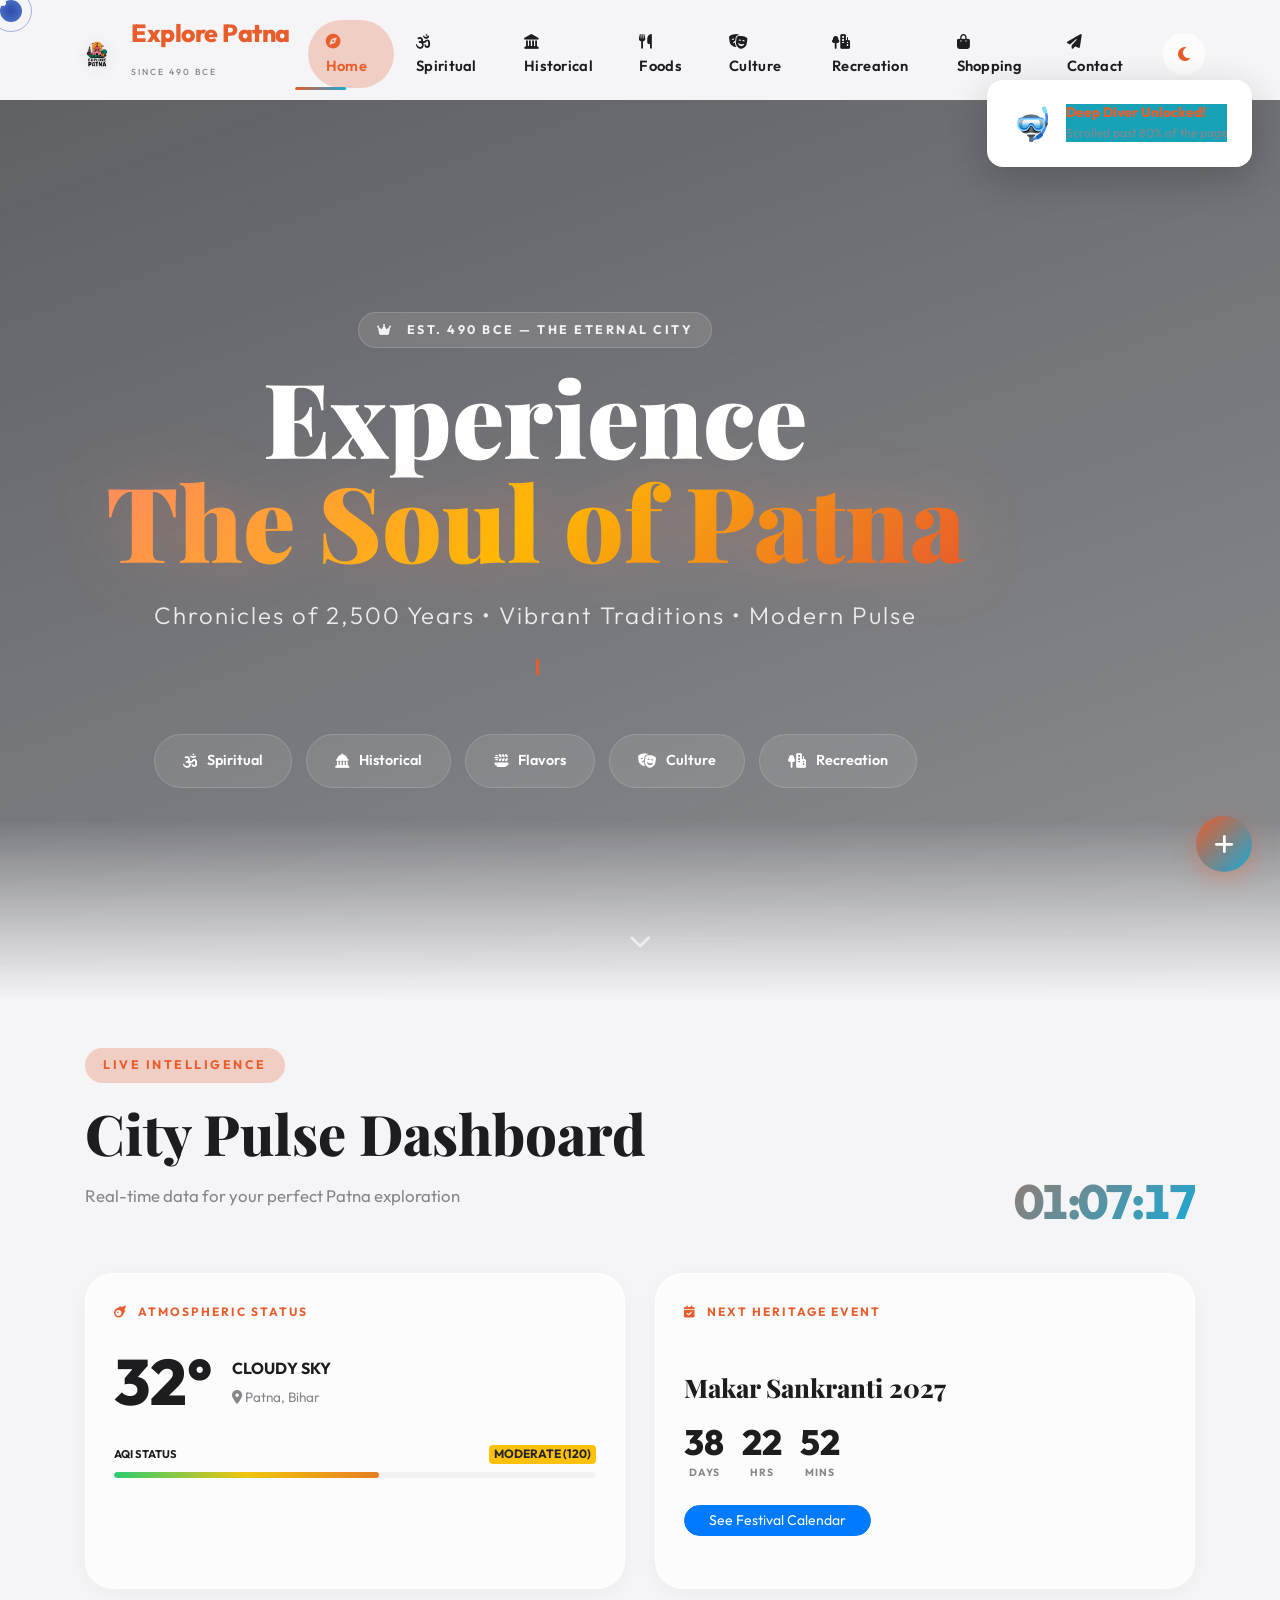
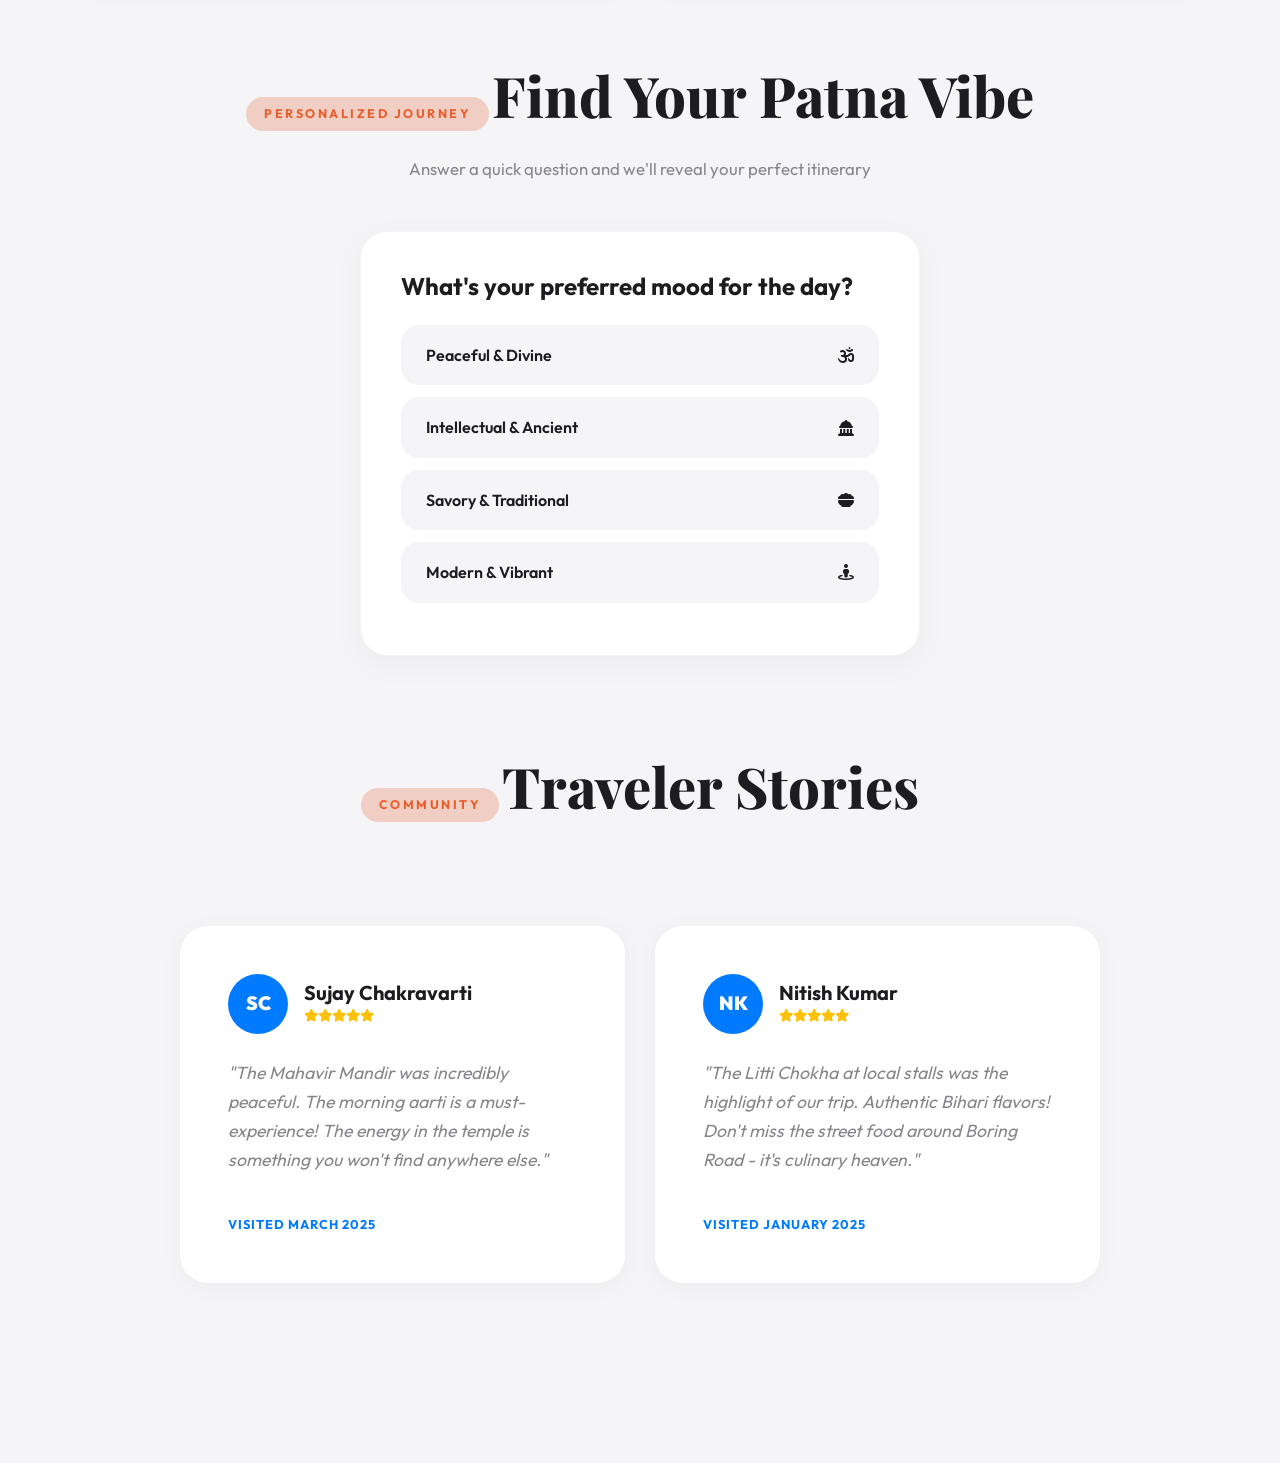
==== commit feb299d7: "feat: major site upgrade — 10 new features + 14 bug fixes 🔴 Critical Bug Fixes: - Fix orphaned Recre" ====
--- a/index.html
+++ b/index.html
@@ -5,6 +5,38 @@
   <meta name="viewport" content="width=device-width, initial-scale=1.0">
   <meta name="description" content="Discover the beauty and history of Patna, Bihar. Explore spiritual places, historical landmarks, local cuisine, and vibrant culture.">
   <title>Explore Patna | 2500 Years of History</title>
+
+  <!-- Favicon -->
+  <link rel="icon" type="image/png" href="images/logo_prev_ui.png">
+
+  <!-- Preconnect -->
+  <link rel="preconnect" href="https://fonts.googleapis.com">
+  <link rel="preconnect" href="https://fonts.gstatic.com" crossorigin>
+
+  <!-- Open Graph / Social Sharing -->
+  <meta property="og:title" content="Explore Patna | 2500 Years of History">
+  <meta property="og:description" content="Discover the beauty and history of Patna, Bihar. Explore spiritual places, historical landmarks, local cuisine, and vibrant culture.">
+  <meta property="og:image" content="images/patna nit.jpg">
+  <meta property="og:type" content="website">
+  <meta name="twitter:card" content="summary_large_image">
+
+  <!-- Structured Data -->
+  <script type="application/ld+json">
+  {
+    "@context": "https://schema.org",
+    "@type": "TouristDestination",
+    "name": "Patna",
+    "description": "Capital of Bihar, India — a 2,500-year-old city with rich spiritual, historical, and culinary heritage.",
+    "geo": { "@type": "GeoCoordinates", "latitude": "25.5941", "longitude": "85.1376" },
+    "touristType": ["Cultural Tourism", "Religious Tourism", "Food Tourism"],
+    "includesAttraction": [
+      { "@type": "TouristAttraction", "name": "Mahavir Mandir" },
+      { "@type": "TouristAttraction", "name": "Golghar" },
+      { "@type": "TouristAttraction", "name": "Bihar Museum" },
+      { "@type": "TouristAttraction", "name": "Takht Shri Patna Sahib" }
+    ]
+  }
+  </script>
   
   <!-- Fonts & Icons -->
   <link href="https://fonts.googleapis.com/css2?family=Outfit:wght@300;400;500;600;700;800;900&family=Playfair+Display:wght@400;600;700;800;900&display=swap" rel="stylesheet">
@@ -15,6 +47,9 @@
   <link rel="stylesheet" href="style.css">
 </head>
 <body>
+  <!-- Reading Progress Bar -->
+  <div class="reading-progress"></div>
+
   <!-- Tikuli Cursor -->
   <div id="tikuli-cursor"></div>
   <div id="tikuli-cursor-follower"></div>
@@ -61,10 +96,16 @@
             <a class="nav-link" id="cultural-tab" data-toggle="tab" href="#cultural" role="tab"><i class="fas fa-masks-theater"></i> Culture</a>
           </li>
           <li class="nav-item">
+            <a class="nav-link" id="recreation-tab" data-toggle="tab" href="#recreation" role="tab"><i class="fas fa-tree-city"></i> Recreation</a>
+          </li>
+          <li class="nav-item">
+            <a class="nav-link" id="shopping-tab" data-toggle="tab" href="#shopping" role="tab"><i class="fas fa-bag-shopping"></i> Shopping</a>
+          </li>
+          <li class="nav-item">
             <a class="nav-link" id="contact-tab" data-toggle="tab" href="#contact" role="tab"><i class="fas fa-paper-plane"></i> Contact</a>
           </li>
           <li class="nav-item d-flex align-items-center">
-            <div class="theme-toggle" id="theme-toggle" title="Toggle Dark Mode">
+            <div class="theme-toggle" id="theme-toggle" title="Toggle Dark Mode (Alt+D)" aria-label="Toggle dark mode" role="button" tabindex="0">
               <i class="fas fa-moon"></i>
             </div>
           </li>
@@ -96,6 +137,9 @@
                 </a>
                 <a href="#cultural" class="tab-link" data-toggle="tab">
                   <i class="fa-solid fa-masks-theater"></i> Culture
+                </a>
+                <a href="#recreation" class="tab-link" data-toggle="tab">
+                  <i class="fa-solid fa-tree-city"></i> Recreation
                 </a>
               </div>
             </div>
@@ -528,7 +572,7 @@
                   <div class="card-info-item"><i class="fas fa-landmark"></i> Ancient Relic</div>
                 </div>
                 <div class="short-text">
-                  <p class="card-text">Empersor Ashoka's legendary "Hell on Earth," this well is one of the oldest archaeological sites in India...</p>
+                  <p class="card-text">Emperor Ashoka's legendary "Hell on Earth," this well is one of the oldest archaeological sites in India...</p>
                 </div>
                 <button class="read-more-btn mt-auto">History Hub <i class="fas fa-arrow-right"></i></button>
               </div>
@@ -901,7 +945,7 @@
                   <p class="card-text">Crunchy, pounded sesame and jaggery treats, handcrafted with precision for the perfect snap...</p>
                 </div>
                 <div class="full-text">
-                  <p>A winter staple, Tilkut from Gaya is famous for its невероятно light and crisp texture, achieved by manual pounding of sesame and jaggery.</p>
+                  <p>A winter staple, Tilkut from Gaya is famous for its incredibly light and crisp texture, achieved by manual pounding of sesame and jaggery.</p>
                   <p><strong>Winter Traditions:</strong></p>
                   <ul>
                     <li>Hand-pounded over iron mortars for hours</li>
@@ -1171,7 +1215,7 @@
                 </div>
                 <div class="full-text">
                   <p>Govardhan Puja commemorates Lord Krishna lifting the Govardhan Hill to protect the people of Vrindavan from the wrath of Lord Indra.</p>
-                  <p><strong>Key Traditios:</strong></p>
+                  <p><strong>Key Traditions:</strong></p>
                   <ul>
                     <li>Creation of cow-dung 'Govardhan' sculptures</li>
                     <li>Offering 56 types of food (Annakut)</li>
@@ -1356,9 +1400,6 @@
               </div>
             </div>
           </div>
-        </div>
-      </main>
-    </div>
 
           <!-- Patna Planetarium -->
           <div class="col-lg-4 col-md-6 mb-5">
@@ -1461,7 +1502,7 @@
             <div class="card h-100">
               <span class="card-badge">Aqua Adventure</span>
               <div class="card-img-wrapper">
-                <img src="images/hungama.jpg" class="card-img-top" alt="Hungama World">
+                <img src="images/water park.webp" class="card-img-top" alt="Hungama World">
               </div>
               <div class="card-body">
                 <div class="card-label">Bihta Road</div>
@@ -1568,7 +1609,7 @@
                   <div class="card-info-item"><i class="fas fa-vest-patches"></i> Local Fashion</div>
                 </div>
                 <div class="short-text">
-                  <p class="card-text">The legendary open-air commercial center where every Patnaite has a childhood memories of food and shopping...</p>
+                  <p class="card-text">The legendary open-air commercial center where every Patnaite has childhood memories of food and shopping...</p>
                 </div>
                 <div class="full-text">
                   <p>Often called the 'CP of Patna', Maurya Lok is the city's most famous open-air shopping complex, known for its high-street fashion and legendary food stalls.</p>
@@ -1753,10 +1794,10 @@
               <div>
                 <h4 class="font-weight-bold mb-3">Join the Community</h4>
                 <div class="social-hub">
-                  <a href="#" class="social-btn"><i class="fab fa-instagram"></i></a>
-                  <a href="#" class="social-btn"><i class="fab fa-facebook-f"></i></a>
-                  <a href="#" class="social-btn"><i class="fab fa-x-twitter"></i></a>
-                  <a href="#" class="social-btn"><i class="fab fa-youtube"></i></a>
+                  <a href="#" class="social-btn" aria-label="Follow us on Instagram"><i class="fab fa-instagram"></i></a>
+                  <a href="#" class="social-btn" aria-label="Follow us on Facebook"><i class="fab fa-facebook-f"></i></a>
+                  <a href="#" class="social-btn" aria-label="Follow us on Twitter"><i class="fab fa-x-twitter"></i></a>
+                  <a href="#" class="social-btn" aria-label="Subscribe on YouTube"><i class="fab fa-youtube"></i></a>
                 </div>
               </div>
             </div>
@@ -1798,9 +1839,56 @@
     </div>
   </div>
 
-  <!-- Scripts -->
+  <!-- Search Overlay -->
+  <div class="search-overlay" id="search-overlay">
+    <button class="search-close" id="search-close" aria-label="Close search">
+      <i class="fas fa-times"></i>
+    </button>
+    <div class="search-container">
+      <input type="text" id="search-input" placeholder="Search places, food, temples..." autocomplete="off" aria-label="Search attractions">
+      <p style="color:rgba(255,255,255,0.3);text-align:center;margin-top:12px;font-size:0.8rem;"><kbd>Ctrl</kbd> + <kbd>K</kbd> to search &nbsp;|&nbsp; <kbd>Esc</kbd> to close</p>
+      <div class="search-results" id="search-results">
+        <p style="color:rgba(255,255,255,0.3);text-align:center;padding:20px;">Type at least 2 characters...</p>
+      </div>
+    </div>
+  </div>
+
+  <!-- Floating Action Button Menu -->
+  <div class="fab-container">
+    <button class="fab-main" aria-label="Quick Actions">
+      <i class="fas fa-plus"></i>
+    </button>
+    <div class="fab-options">
+      <button class="fab-option" id="fab-vishwa" aria-label="Chat with Vishwa">
+        <i class="fas fa-robot"></i>
+        <span class="fab-tooltip">Vishwa AI</span>
+      </button>
+      <button class="fab-option" id="fab-search" aria-label="Search">
+        <i class="fas fa-search"></i>
+        <span class="fab-tooltip">Search</span>
+      </button>
+      <button class="fab-option" id="fab-top" aria-label="Back to top">
+        <i class="fas fa-arrow-up"></i>
+        <span class="fab-tooltip">Top</span>
+      </button>
+      <button class="fab-option" id="fab-print" aria-label="Print guide">
+        <i class="fas fa-print"></i>
+        <span class="fab-tooltip">Print</span>
+      </button>
+    </div>
+  </div>
+
+  <!-- Explorer Badge Notification -->
+  <div class="badge-notification" id="badge-notification">
+    <div class="badge-icon">🎒</div>
+    <div class="badge-info">
+      <h5>Badge Unlocked!</h5>
+      <p>Achievement description</p>
+    </div>
+  </div>
+
   <!-- Vishwa AI Concierge -->
-  <div class="vishwa-trigger" id="vishwa-toggle" title="Ask Vishwa Anything">
+  <div class="vishwa-trigger" id="vishwa-toggle" title="Ask Vishwa Anything" aria-label="Open Vishwa AI chat assistant" role="button" tabindex="0" style="display:none;">
     <i class="fas fa-comment-dots"></i>
   </div>
   
@@ -1832,176 +1920,12 @@
     </div>
   </div>
 
+  <!-- Scripts -->
   <script src="https://code.jquery.com/jquery-3.5.1.min.js"></script>
   <script src="https://cdn.jsdelivr.net/npm/@popperjs/core@2.9.2/dist/umd/popper.min.js"></script>
   <script src="https://stackpath.bootstrapcdn.com/bootstrap/4.5.2/js/bootstrap.min.js"></script>
   <script src="script.js"></script>
   
-  <script>
-    // Theme Toggle Logic
-    const themeToggle = document.getElementById('theme-toggle');
-    const body = document.body;
-    const icon = themeToggle.querySelector('i');
-
-    // Check for saved theme
-    const savedTheme = localStorage.getItem('theme') || 'light';
-    document.documentElement.setAttribute('data-theme', savedTheme);
-    updateThemeIcon(savedTheme);
-
-    themeToggle.addEventListener('click', () => {
-      const currentTheme = document.documentElement.getAttribute('data-theme');
-      const newTheme = currentTheme === 'light' ? 'dark' : 'light';
-      
-      document.documentElement.setAttribute('data-theme', newTheme);
-      localStorage.setItem('theme', newTheme);
-      updateThemeIcon(newTheme);
-    });
-
-    function updateThemeIcon(theme) {
-      if (theme === 'dark') {
-          icon.classList.remove('fa-moon');
-          icon.classList.add('fa-sun');
-      } else {
-          icon.classList.remove('fa-sun');
-          icon.classList.add('fa-moon');
-      }
-    }
-
-    // Tikuli Cursor Logic
-    const cursor = document.getElementById('tikuli-cursor');
-    const follower = document.getElementById('tikuli-cursor-follower');
-    
-    document.addEventListener('mousemove', (e) => {
-      cursor.style.transform = `translate3d(${e.clientX - 10}px, ${e.clientY - 10}px, 0)`;
-      follower.style.transform = `translate3d(${e.clientX - 4}px, ${e.clientY - 4}px, 0)`;
-    });
-
-    // Cursor Interactions
-    const interactiveElements = document.querySelectorAll('a, button, .card, .tab-link, .theme-toggle');
-    interactiveElements.forEach(el => {
-      el.addEventListener('mouseenter', () => {
-        cursor.style.transform += ' scale(2)';
-        cursor.style.backgroundColor = 'var(--primary)';
-        cursor.style.mixBlendMode = 'normal';
-      });
-      el.addEventListener('mouseleave', () => {
-        cursor.style.transform = cursor.style.transform.replace(' scale(2)', '');
-        cursor.style.backgroundColor = 'var(--tikuli-gold)';
-        cursor.style.mixBlendMode = 'difference';
-      });
-    });
-
-    // Hide preloader
-    window.addEventListener('load', () => {
-      setTimeout(() => {
-        document.getElementById('preloader').style.opacity = '0';
-        setTimeout(() => {
-          document.getElementById('preloader').style.display = 'none';
-        }, 1000);
-      }, 2000);
-    });
-
-    // Real-time Clock
-    function updateClock() {
-      const now = new Date();
-      const time = now.toLocaleTimeString('en-IN', {
-        hour12: false,
-        hour: '2-digit',
-        minute: '2-digit',
-        second: '2-digit'
-      });
-      document.getElementById('live-clock').textContent = time;
-    }
-    setInterval(updateClock, 1000);
-    updateClock();
-
-    // Festival Countdown (Example for Chhath Puja)
-    function updateCountdown() {
-      const eventDate = new Date('November 15, 2026 00:00:00').getTime();
-      const now = new Date().getTime();
-      const diff = eventDate - now;
-
-      const days = Math.floor(diff / (1000 * 60 * 60 * 24));
-      const hours = Math.floor((diff % (1000 * 60 * 60 * 24)) / (1000 * 60 * 60));
-      const minutes = Math.floor((diff % (1000 * 60 * 60)) / (1000 * 60));
-
-      const countdownEl = document.getElementById('festival-countdown');
-      countdownEl.querySelector('.days').textContent = days;
-      countdownEl.querySelector('.hours').textContent = hours.toString().padStart(2, '0');
-      countdownEl.querySelector('.minutes').textContent = minutes.toString().padStart(2, '0');
-    }
-    setInterval(updateCountdown, 1000 * 60);
-    updateCountdown();
-
-    // Vibe Quiz Logic
-    function selectVibe(vibe) {
-      const container = document.getElementById('vibe-quiz-container');
-      let result = "";
-      
-      if(vibe === 'spiritual') result = "<strong>The Divine Path:</strong> Start at Mahavir Mandir, then visit Patan Devi and end with evening Aarti at Gandhi Ghat.";
-      if(vibe === 'historical') result = "<strong>The Imperial Trail:</strong> Explore the Bihar Museum, then Golghar, and finally the ruins of Kumhrar.";
-      if(vibe === 'foodie') result = "<strong>The Flavor Hub:</strong> Begin with Litti Chokha at Maurya Lok, then Tilkut in local markets, and dinner at a rooftop Ganga-view cafe.";
-      if(vibe === 'explorer') result = "<strong>Modern Pulse:</strong> Visit Eco Park, then do some shopping at P&M Mall and walk along the Marine Drive (JP Ganga Path).";
-      
-      container.innerHTML = `
-        <div class="text-center py-4 animate__animated animate__fadeIn">
-          <i class="fas fa-wand-magic-sparkles fa-3x text-primary mb-4"></i>
-          <h3 class="font-weight-bold mb-3">Your Vibe Found!</h3>
-          <p class="lead mb-4">${result}</p>
-          <button class="btn btn-primary rounded-pill px-5" onclick="location.reload()">Take Quiz Again</button>
-        </div>
-      `;
-    }
-
-    // Vishwa AI Concierge Logic
-    const vishwaToggle = document.getElementById('vishwa-toggle');
-    const vishwaChat = document.getElementById('vishwa-chat-box');
-    const vishwaClose = document.getElementById('vishwa-close');
-    const vishwaInput = document.getElementById('vishwa-input');
-    const vishwaSend = document.getElementById('vishwa-send');
-    const vishwaMessages = document.getElementById('vishwa-messages');
-
-    vishwaToggle.addEventListener('click', () => {
-      vishwaChat.style.display = vishwaChat.style.display === 'flex' ? 'none' : 'flex';
-      vishwaInput.focus();
-    });
-
-    vishwaClose.addEventListener('click', () => {
-      vishwaChat.style.display = 'none';
-    });
-
-    function addVishwaMessage(text, isUser = false) {
-      const msgDiv = document.createElement('div');
-      msgDiv.className = `message ${isUser ? 'sent text-right' : 'received'} mb-3`;
-      msgDiv.innerHTML = `
-        <div class="p-3 ${isUser ? 'bg-primary text-white' : 'glass-morphism'} rounded-lg small d-inline-block" style="max-width: 80%;">
-          ${text}
-        </div>
-      `;
-      vishwaMessages.appendChild(msgDiv);
-      vishwaMessages.scrollTop = vishwaMessages.scrollHeight;
-    }
-
-    vishwaSend.addEventListener('click', () => {
-      const text = vishwaInput.value.trim();
-      if(!text) return;
-      
-      addVishwaMessage(text, true);
-      vishwaInput.value = '';
-      
-      // Mock AI response
-      setTimeout(() => {
-        let response = "That's a great question about Patna! I would recommend visiting the Bihar Museum for an in-depth answer or exploring our 'Historical' section.";
-        if(text.toLowerCase().includes('food')) response = "Ah, the flavors of Patna! You MUST try Litti Chokha near Gandhi Maidan or the Tilkut from Gaya stores.";
-        if(text.toLowerCase().includes('dark')) response = "You've already found the Cinematic Dark Mode! Use the moon/sun icon in the top navigation to switch.";
-        
-        addVishwaMessage(response);
-      }, 1000);
-    });
-
-    vishwaInput.addEventListener('keypress', (e) => {
-      if(e.key === 'Enter') vishwaSend.click();
-    });
-  </script>
+
 </body>
 </html>
--- a/style.css
+++ b/style.css
@@ -1,5 +1,4 @@
-@import url('https://fonts.googleapis.com/css2?family=Outfit:wght@300;400;500;600;700;800;900&display=swap');
-@import url('https://fonts.googleapis.com/css2?family=Playfair+Display:wght@400;600;700;800;900&display=swap');
+/* Fonts loaded via HTML <link> tags for performance — duplicate @imports removed */
 
 :root {
   /* Refined Luxury Palette */
@@ -34,6 +33,22 @@
   --card-height: 480px;
   --tikuli-gold: #C9A84C;
   --tikuli-glow: rgba(201, 168, 76, 0.4);
+
+  /* Typography Tokens */
+  --font-body: 'Outfit', sans-serif;
+  --font-heading: 'Playfair Display', serif;
+
+  /* Shadow Scale */
+  --shadow-sm: 0 2px 8px rgba(0,0,0,0.04);
+  --shadow-md: 0 8px 24px rgba(0,0,0,0.06);
+  --shadow-lg: 0 16px 48px rgba(0,0,0,0.1);
+
+  /* Z-index Scale */
+  --z-navbar: 1030;
+  --z-chat: 9999;
+  --z-modal: 10000;
+  --z-preloader: 100000;
+  --z-cursor: 100001;
 }
 
 /* ═══ DARK MODE ═══ */
@@ -57,6 +72,11 @@
 [data-theme="dark"] .card { background: var(--card-bg); }
 [data-theme="dark"] .pulse-card { background: var(--card-bg); }
 [data-theme="dark"] .quiz-container { background: var(--card-bg); }
+[data-theme="dark"] .modal-content { background: var(--card-bg); color: var(--text-main); }
+[data-theme="dark"] .modal-body { background: var(--card-bg); }
+[data-theme="dark"] .modal-footer { background: var(--card-bg); border-color: rgba(255,255,255,0.06); }
+[data-theme="dark"] .feature-list li { border-color: rgba(255,255,255,0.06); }
+[data-theme="dark"] .timeline-content { border-color: rgba(255,255,255,0.06); }
 
 /* ═══ RESETS ═══ */
 *, *::before, *::after { box-sizing: border-box; margin: 0; padding: 0; }
@@ -533,6 +553,11 @@
   background: var(--secondary);
   transform: translateX(6px);
   box-shadow: 0 8px 20px rgba(0,0,0,0.12);
+}
+
+/* ═══ READ MORE TEXT TOGGLE ═══ */
+.full-text {
+  display: none;
 }
 
 /* ═══ CITY PULSE DASHBOARD ═══ */
@@ -944,4 +969,343 @@
   backdrop-filter: blur(16px);
   -webkit-backdrop-filter: blur(16px);
   border: 1px solid var(--glass-border);
+}
+
+/* ═══ TOUCH DEVICE SUPPORT ═══ */
+@media (hover: none), (pointer: coarse) {
+  body, a, button, .card, .tab-link, .theme-toggle,
+  .quiz-option, .vishwa-trigger, .submit-btn {
+    cursor: auto !important;
+  }
+  #tikuli-cursor, #tikuli-cursor-follower {
+    display: none !important;
+  }
+}
+
+/* ═══ iOS PARALLAX FIX ═══ */
+@supports (-webkit-touch-callout: none) {
+  .hero-section,
+  .detail-hero-bg {
+    background-attachment: scroll !important;
+  }
+}
+
+/* ═══ KEYBOARD FOCUS STYLES ═══ */
+:focus-visible {
+  outline: 2px solid var(--primary);
+  outline-offset: 2px;
+}
+.contact-input:focus-visible,
+.tab-link:focus-visible,
+.quiz-option:focus-visible,
+.social-btn:focus-visible,
+.submit-btn:focus-visible,
+.read-more-btn:focus-visible {
+  outline: 2px solid var(--primary);
+  outline-offset: 2px;
+  box-shadow: 0 0 0 4px var(--primary-glow);
+}
+
+/* ═══ REDUCED MOTION ═══ */
+@media (prefers-reduced-motion: reduce) {
+  *, *::before, *::after {
+    animation-duration: 0.01ms !important;
+    animation-iteration-count: 1 !important;
+    transition-duration: 0.01ms !important;
+    scroll-behavior: auto !important;
+  }
+  .card:hover { transform: none; }
+  .card::after { display: none; }
+  #tikuli-cursor, #tikuli-cursor-follower { display: none; }
+}
+
+/* ═══ READING PROGRESS BAR ═══ */
+.reading-progress {
+  position: fixed;
+  top: 0; left: 0;
+  height: 3px;
+  width: 0%;
+  z-index: 100002;
+  background: linear-gradient(90deg, var(--primary), var(--accent), var(--primary-light));
+  transition: width 0.08s linear;
+  pointer-events: none;
+}
+
+/* ═══ FLOATING ACTION BUTTON ═══ */
+.fab-container {
+  position: fixed;
+  bottom: 28px;
+  right: 28px;
+  z-index: 9998;
+  display: flex;
+  flex-direction: column-reverse;
+  align-items: center;
+  gap: 12px;
+}
+.fab-main {
+  width: 56px; height: 56px;
+  border-radius: 50%;
+  background: linear-gradient(135deg, var(--primary), var(--accent));
+  color: white;
+  border: none;
+  font-size: 1.4rem;
+  cursor: pointer;
+  box-shadow: 0 6px 24px rgba(232,93,44,0.35);
+  transition: var(--transition);
+  display: flex; align-items: center; justify-content: center;
+  position: relative;
+  z-index: 10;
+}
+.fab-main:hover {
+  transform: scale(1.1) rotate(90deg);
+  box-shadow: 0 10px 36px rgba(232,93,44,0.5);
+}
+.fab-main.active {
+  transform: rotate(45deg);
+  background: var(--secondary);
+}
+.fab-options {
+  display: flex;
+  flex-direction: column;
+  gap: 10px;
+  opacity: 0;
+  transform: translateY(20px) scale(0.8);
+  pointer-events: none;
+  transition: all 0.3s cubic-bezier(0.22, 1, 0.36, 1);
+}
+.fab-container.open .fab-options {
+  opacity: 1;
+  transform: translateY(0) scale(1);
+  pointer-events: auto;
+}
+.fab-option {
+  width: 44px; height: 44px;
+  border-radius: 50%;
+  background: var(--card-bg);
+  color: var(--text-main);
+  border: 1px solid rgba(0,0,0,0.08);
+  font-size: 1rem;
+  cursor: pointer;
+  box-shadow: 0 4px 16px rgba(0,0,0,0.1);
+  transition: var(--transition);
+  display: flex; align-items: center; justify-content: center;
+  position: relative;
+}
+.fab-option:hover {
+  transform: scale(1.15);
+  background: var(--primary);
+  color: white;
+  border-color: var(--primary);
+}
+.fab-option .fab-tooltip {
+  position: absolute;
+  right: 56px;
+  background: var(--secondary);
+  color: white;
+  padding: 6px 14px;
+  border-radius: 8px;
+  font-size: 0.72rem;
+  font-weight: 700;
+  letter-spacing: 0.5px;
+  text-transform: uppercase;
+  white-space: nowrap;
+  opacity: 0;
+  transform: translateX(8px);
+  transition: all 0.25s ease;
+  pointer-events: none;
+}
+.fab-option:hover .fab-tooltip {
+  opacity: 1;
+  transform: translateX(0);
+}
+
+/* ═══ SEARCH OVERLAY ═══ */
+.search-overlay {
+  position: fixed;
+  inset: 0;
+  background: rgba(15,17,23,0.92);
+  backdrop-filter: blur(24px);
+  z-index: 100003;
+  display: none;
+  align-items: flex-start;
+  justify-content: center;
+  padding-top: 18vh;
+}
+.search-overlay.active { display: flex; }
+.search-container {
+  width: 90%;
+  max-width: 640px;
+}
+.search-container input {
+  width: 100%;
+  padding: 20px 28px;
+  font-size: 1.3rem;
+  font-family: var(--font-body);
+  font-weight: 600;
+  background: rgba(255,255,255,0.08);
+  border: 2px solid rgba(255,255,255,0.15);
+  border-radius: 100px;
+  color: white;
+  outline: none;
+  transition: var(--transition);
+}
+.search-container input:focus {
+  border-color: var(--primary);
+  box-shadow: 0 0 0 4px rgba(232,93,44,0.2);
+}
+.search-container input::placeholder {
+  color: rgba(255,255,255,0.4);
+}
+.search-results {
+  margin-top: 20px;
+  max-height: 50vh;
+  overflow-y: auto;
+}
+.search-result-item {
+  display: flex;
+  align-items: center;
+  gap: 16px;
+  padding: 14px 20px;
+  border-radius: 16px;
+  cursor: pointer;
+  transition: var(--transition);
+  color: white;
+}
+.search-result-item:hover {
+  background: rgba(255,255,255,0.06);
+}
+.search-result-item img {
+  width: 48px; height: 48px;
+  border-radius: 12px;
+  object-fit: cover;
+}
+.search-result-item .result-info h5 {
+  margin: 0;
+  font-size: 0.95rem;
+  font-weight: 700;
+}
+.search-result-item .result-info p {
+  margin: 0;
+  font-size: 0.78rem;
+  color: rgba(255,255,255,0.5);
+}
+.search-close {
+  position: absolute;
+  top: 24px; right: 32px;
+  color: white;
+  font-size: 1.8rem;
+  cursor: pointer;
+  opacity: 0.5;
+  transition: var(--transition);
+  background: none; border: none;
+}
+.search-close:hover { opacity: 1; transform: rotate(90deg); }
+
+/* ═══ TYPEWRITER CURSOR ═══ */
+.typewriter-cursor {
+  display: inline-block;
+  width: 3px;
+  height: 1em;
+  background: var(--primary);
+  margin-left: 4px;
+  animation: type-blink 0.7s steps(1) infinite;
+  vertical-align: text-bottom;
+}
+@keyframes type-blink {
+  50% { opacity: 0; }
+}
+
+/* ═══ ACTIVE TAB GRADIENT BORDER ═══ */
+.nav-link.active::after {
+  content: '';
+  position: absolute;
+  bottom: -2px;
+  left: 15%; right: 15%;
+  height: 3px;
+  background: linear-gradient(90deg, var(--primary), var(--accent), var(--primary));
+  background-size: 200% 100%;
+  border-radius: 2px;
+  animation: tab-glow 3s linear infinite;
+}
+@keyframes tab-glow {
+  0% { background-position: 0% 50%; }
+  100% { background-position: 200% 50%; }
+}
+
+/* ═══ CARD TILT TRANSITION ═══ */
+.card {
+  transition: transform 0.25s ease, box-shadow 0.25s ease;
+  will-change: transform;
+}
+
+/* ═══ EXPLORER BADGES ═══ */
+.badge-notification {
+  position: fixed;
+  top: 80px; right: 28px;
+  background: var(--card-bg);
+  border: 1px solid rgba(255,255,255,0.1);
+  border-radius: 16px;
+  padding: 16px 24px;
+  display: flex;
+  align-items: center;
+  gap: 14px;
+  box-shadow: 0 12px 40px rgba(0,0,0,0.2);
+  z-index: 100004;
+  transform: translateX(120%);
+  transition: transform 0.5s cubic-bezier(0.22, 1, 0.36, 1);
+  max-width: 300px;
+}
+.badge-notification.show {
+  transform: translateX(0);
+}
+.badge-notification .badge-icon {
+  font-size: 2rem;
+  flex-shrink: 0;
+}
+.badge-notification .badge-info h5 {
+  margin: 0 0 2px;
+  font-size: 0.85rem;
+  font-weight: 800;
+  color: var(--primary);
+}
+.badge-notification .badge-info p {
+  margin: 0;
+  font-size: 0.75rem;
+  color: var(--text-muted);
+}
+
+/* ═══ PRINT STYLESHEET ═══ */
+@media print {
+  .navbar, #preloader, #tikuli-cursor, #tikuli-cursor-follower,
+  .vishwa-trigger, .vishwa-chat, .theme-toggle, .scroll-indicator,
+  .read-more-btn, .submit-btn, .tab-navigation, .fab-container,
+  .reading-progress, .badge-notification, .search-overlay,
+  .card-badge, .quiz-container, .city-pulse-section,
+  .section-pattern, iframe { display: none !important; }
+
+  .tab-pane { display: block !important; opacity: 1 !important; height: auto !important; }
+  .tab-pane.fade { opacity: 1 !important; }
+  .card {
+    break-inside: avoid;
+    page-break-inside: avoid;
+    box-shadow: none !important;
+    border: 1px solid #ccc !important;
+    margin-bottom: 16px;
+  }
+  .full-text { display: block !important; }
+  body {
+    color: #000 !important;
+    background: #fff !important;
+    font-size: 11pt;
+  }
+  .hero-section {
+    min-height: auto !important;
+    padding: 30px 0 !important;
+    background: #f5f5f5 !important;
+  }
+  .hero-title, .section-title { color: #000 !important; }
+  .hero-title span { -webkit-text-fill-color: #000 !important; }
+  .contact-wrapper { background: #f5f5f5 !important; }
+  a { color: #000 !important; text-decoration: underline !important; }
+  img { max-width: 100% !important; }
 }
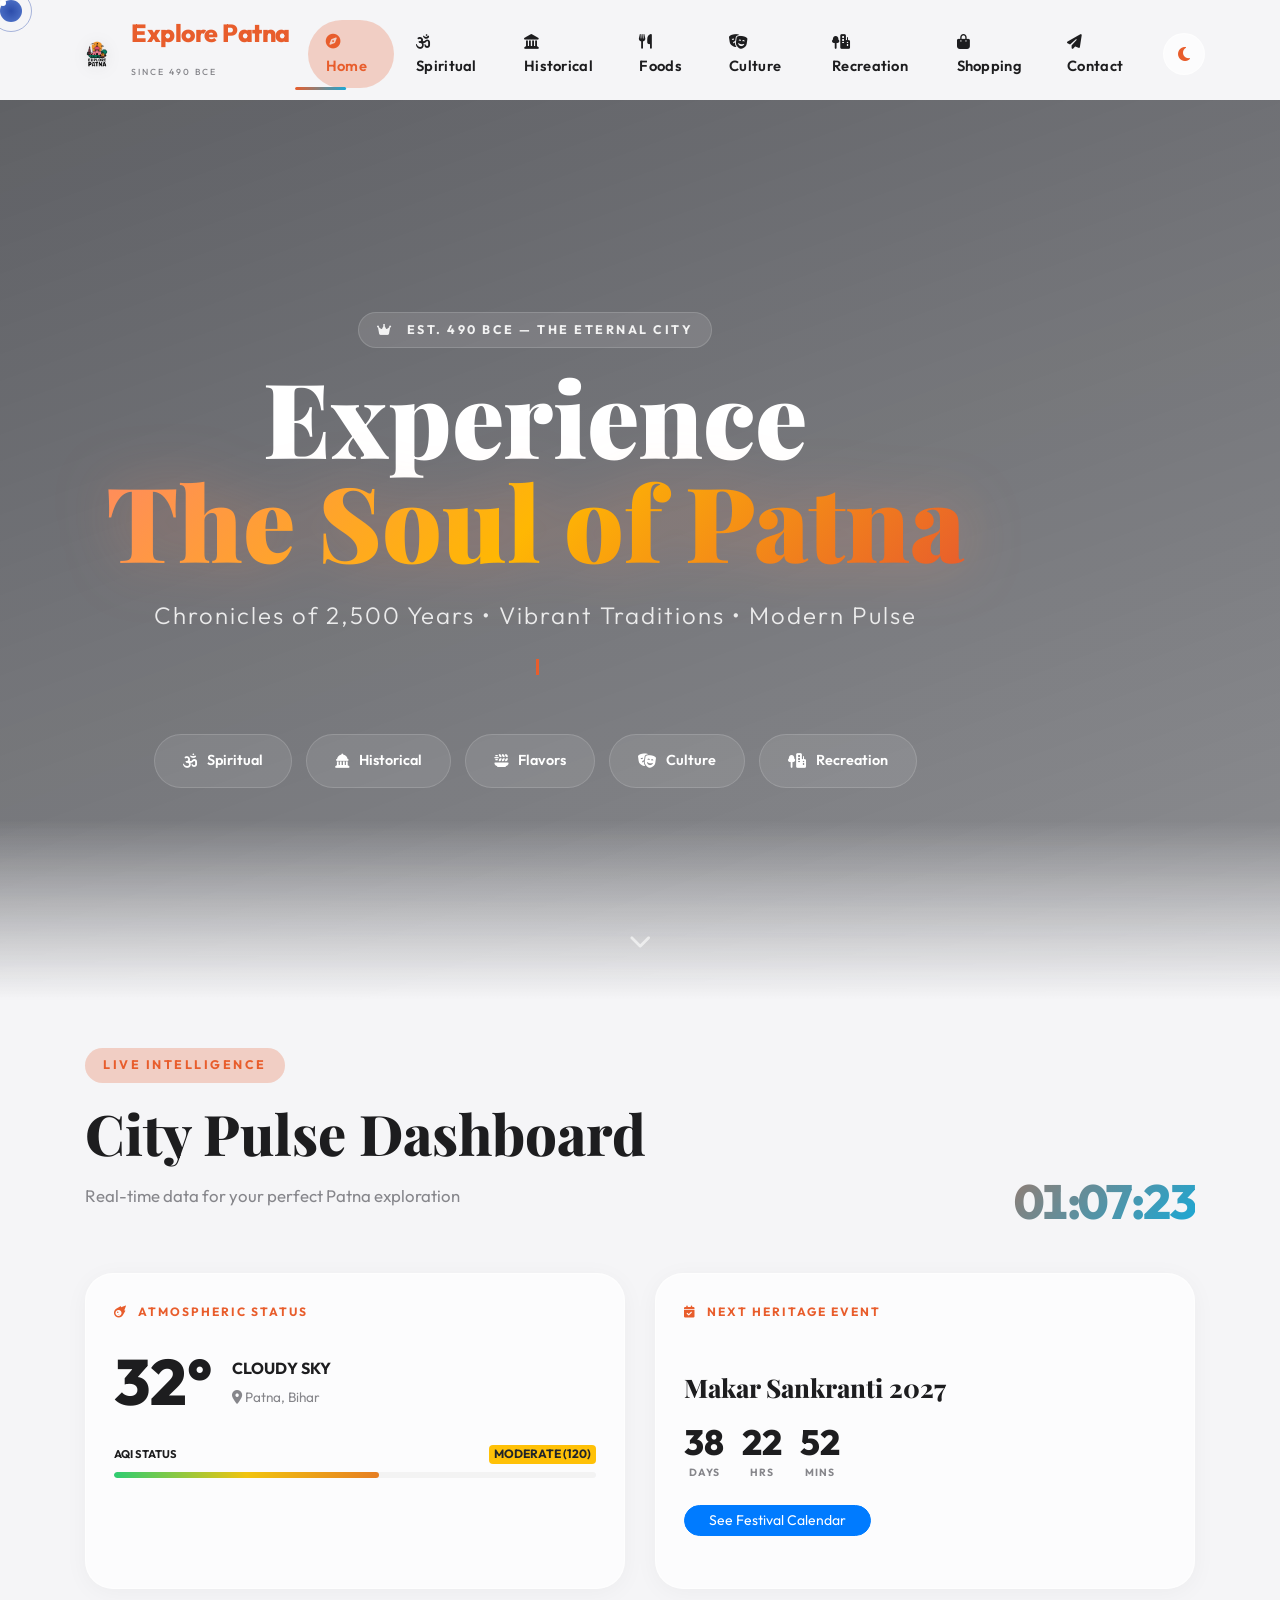
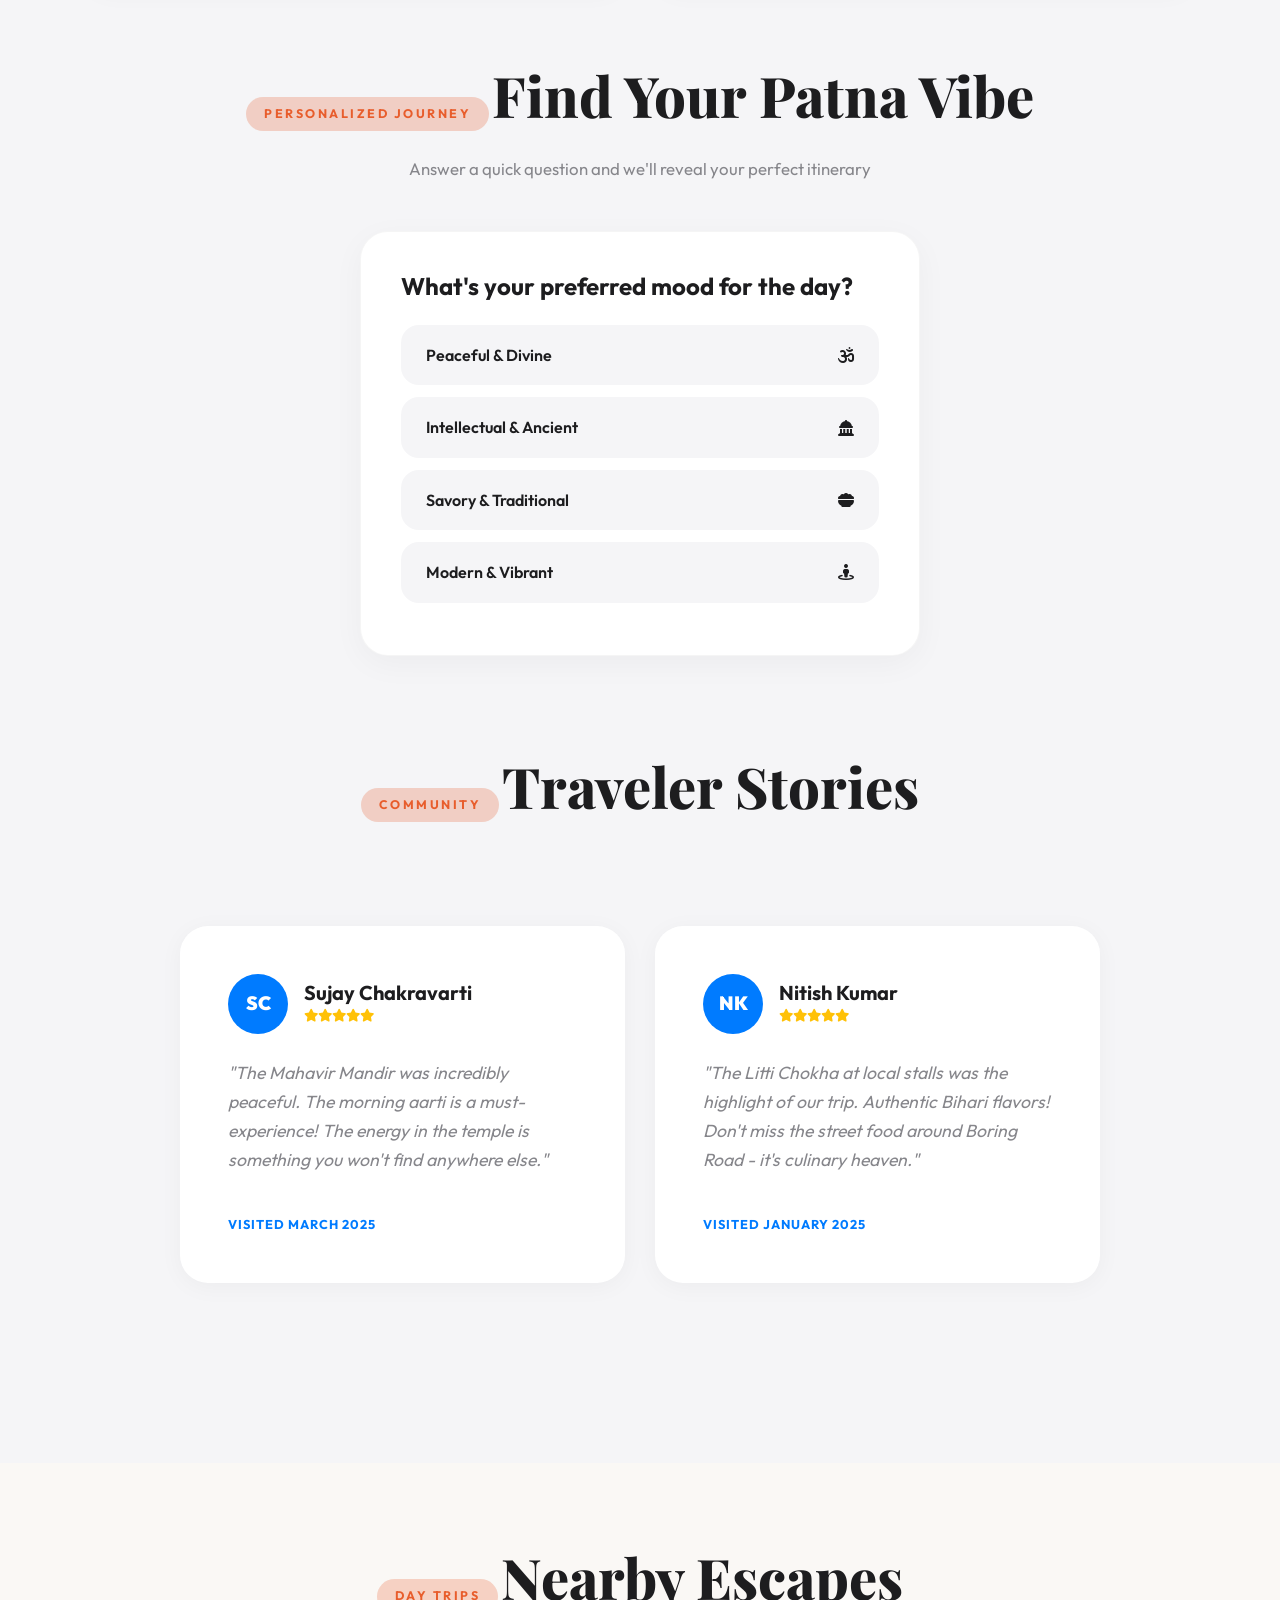
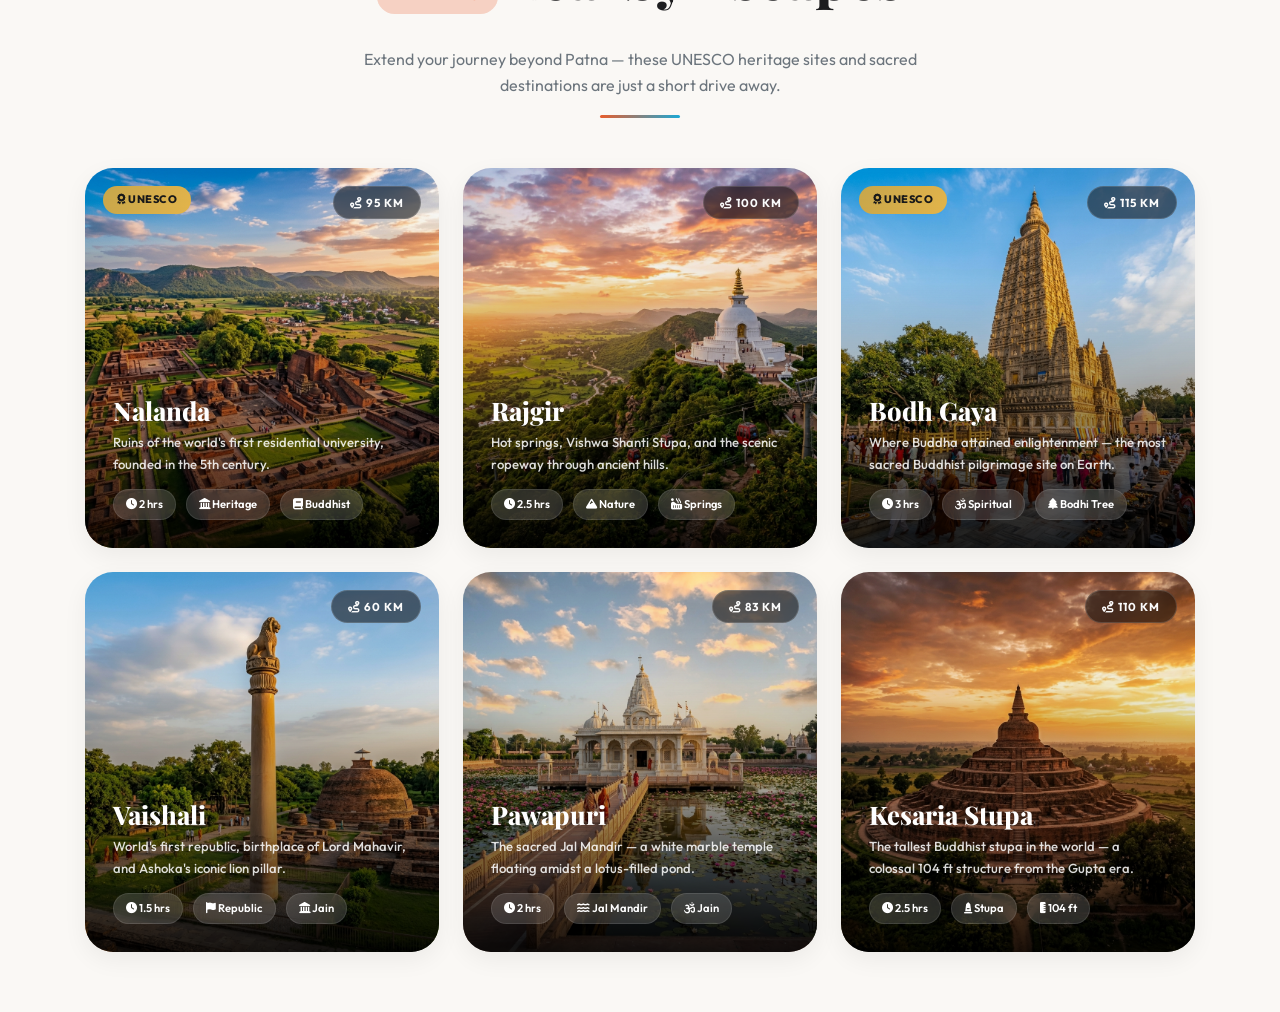
==== commit 89780b87: "feat: add Nearby Escapes section + UI polish + enhanced footer 🗺️ Nearby Escapes (6 destinations): -" ====
--- a/index.html
+++ b/index.html
@@ -1724,6 +1724,121 @@
         </div>
       </main>
     </div>
+
+    <!-- ═══ NEARBY ESCAPES SECTION ═══ -->
+    <section class="nearby-section">
+      <div class="container">
+        <div class="section-header">
+          <span class="section-badge">Day Trips</span>
+          <h2 class="section-title">Nearby Escapes</h2>
+          <p class="text-muted mt-3" style="max-width:600px;margin:0 auto;">Extend your journey beyond Patna — these UNESCO heritage sites and sacred destinations are just a short drive away.</p>
+          <div class="section-divider"></div>
+        </div>
+
+        <div class="nearby-grid">
+
+          <!-- Nalanda -->
+          <a href="https://en.wikipedia.org/wiki/Nalanda" target="_blank" class="nearby-card">
+            <img src="images/nalanda.png" alt="Nalanda University Ruins" loading="lazy">
+            <span class="distance-badge"><i class="fas fa-route"></i> 95 km</span>
+            <span class="unesco-badge"><i class="fas fa-award"></i> UNESCO</span>
+            <div class="nearby-overlay">
+              <h3 class="nearby-title">Nalanda</h3>
+              <p class="nearby-subtitle">Ruins of the world's first residential university, founded in the 5th century.</p>
+              <div class="nearby-meta">
+                <span><i class="fas fa-clock"></i> 2 hrs</span>
+                <span><i class="fas fa-landmark"></i> Heritage</span>
+                <span><i class="fas fa-book"></i> Buddhist</span>
+              </div>
+            </div>
+            <div class="nearby-cta"><i class="fas fa-arrow-right"></i></div>
+          </a>
+
+          <!-- Rajgir -->
+          <a href="https://en.wikipedia.org/wiki/Rajgir" target="_blank" class="nearby-card">
+            <img src="images/rajgir.png" alt="Rajgir Peace Pagoda" loading="lazy">
+            <span class="distance-badge"><i class="fas fa-route"></i> 100 km</span>
+            <div class="nearby-overlay">
+              <h3 class="nearby-title">Rajgir</h3>
+              <p class="nearby-subtitle">Hot springs, Vishwa Shanti Stupa, and the scenic ropeway through ancient hills.</p>
+              <div class="nearby-meta">
+                <span><i class="fas fa-clock"></i> 2.5 hrs</span>
+                <span><i class="fas fa-mountain"></i> Nature</span>
+                <span><i class="fas fa-hot-tub-person"></i> Springs</span>
+              </div>
+            </div>
+            <div class="nearby-cta"><i class="fas fa-arrow-right"></i></div>
+          </a>
+
+          <!-- Bodh Gaya -->
+          <a href="https://en.wikipedia.org/wiki/Bodh_Gaya" target="_blank" class="nearby-card">
+            <img src="images/bodhgaya.png" alt="Mahabodhi Temple Bodh Gaya" loading="lazy">
+            <span class="distance-badge"><i class="fas fa-route"></i> 115 km</span>
+            <span class="unesco-badge"><i class="fas fa-award"></i> UNESCO</span>
+            <div class="nearby-overlay">
+              <h3 class="nearby-title">Bodh Gaya</h3>
+              <p class="nearby-subtitle">Where Buddha attained enlightenment — the most sacred Buddhist pilgrimage site on Earth.</p>
+              <div class="nearby-meta">
+                <span><i class="fas fa-clock"></i> 3 hrs</span>
+                <span><i class="fas fa-om"></i> Spiritual</span>
+                <span><i class="fas fa-tree"></i> Bodhi Tree</span>
+              </div>
+            </div>
+            <div class="nearby-cta"><i class="fas fa-arrow-right"></i></div>
+          </a>
+
+          <!-- Vaishali -->
+          <a href="https://en.wikipedia.org/wiki/Vaishali_(ancient_city)" target="_blank" class="nearby-card">
+            <img src="images/vaishali.png" alt="Ashoka Pillar Vaishali" loading="lazy">
+            <span class="distance-badge"><i class="fas fa-route"></i> 60 km</span>
+            <div class="nearby-overlay">
+              <h3 class="nearby-title">Vaishali</h3>
+              <p class="nearby-subtitle">World's first republic, birthplace of Lord Mahavir, and Ashoka's iconic lion pillar.</p>
+              <div class="nearby-meta">
+                <span><i class="fas fa-clock"></i> 1.5 hrs</span>
+                <span><i class="fas fa-flag"></i> Republic</span>
+                <span><i class="fas fa-landmark"></i> Jain</span>
+              </div>
+            </div>
+            <div class="nearby-cta"><i class="fas fa-arrow-right"></i></div>
+          </a>
+
+          <!-- Pawapuri -->
+          <a href="https://en.wikipedia.org/wiki/Pawapuri" target="_blank" class="nearby-card">
+            <img src="images/pawapuri.png" alt="Jal Mandir Pawapuri" loading="lazy">
+            <span class="distance-badge"><i class="fas fa-route"></i> 83 km</span>
+            <div class="nearby-overlay">
+              <h3 class="nearby-title">Pawapuri</h3>
+              <p class="nearby-subtitle">The sacred Jal Mandir — a white marble temple floating amidst a lotus-filled pond.</p>
+              <div class="nearby-meta">
+                <span><i class="fas fa-clock"></i> 2 hrs</span>
+                <span><i class="fas fa-water"></i> Jal Mandir</span>
+                <span><i class="fas fa-om"></i> Jain</span>
+              </div>
+            </div>
+            <div class="nearby-cta"><i class="fas fa-arrow-right"></i></div>
+          </a>
+
+          <!-- Kesaria -->
+          <a href="https://en.wikipedia.org/wiki/Kesaria_stupa" target="_blank" class="nearby-card">
+            <img src="images/kesaria.png" alt="Kesaria Stupa" loading="lazy">
+            <span class="distance-badge"><i class="fas fa-route"></i> 110 km</span>
+            <div class="nearby-overlay">
+              <h3 class="nearby-title">Kesaria Stupa</h3>
+              <p class="nearby-subtitle">The tallest Buddhist stupa in the world — a colossal 104 ft structure from the Gupta era.</p>
+              <div class="nearby-meta">
+                <span><i class="fas fa-clock"></i> 2.5 hrs</span>
+                <span><i class="fas fa-monument"></i> Stupa</span>
+                <span><i class="fas fa-ruler-vertical"></i> 104 ft</span>
+              </div>
+            </div>
+            <div class="nearby-cta"><i class="fas fa-arrow-right"></i></div>
+          </a>
+
+        </div>
+      </div>
+    </section>
+
     <div class="tab-pane fade" id="contact" role="tabpanel" aria-labelledby="contact-tab">
       <div class="container contact-wrapper">
         <div class="section-header">
@@ -1799,18 +1914,61 @@
                   <a href="#" class="social-btn" aria-label="Follow us on Twitter"><i class="fab fa-x-twitter"></i></a>
                   <a href="#" class="social-btn" aria-label="Subscribe on YouTube"><i class="fab fa-youtube"></i></a>
                 </div>
-              </div>
-            </div>
-          </div>
-        </div>
-        
-        <div class="text-center mt-5 pt-5 pb-3">
-          <p class="text-white-50" style="letter-spacing: 2px;">Designed with &hearts; for Patna by <span class="text-white font-weight-bold">Abhishek Kumar</span></p>
-          <div class="opacity-30 small">© 2026 EXPLORE PATNA • ALL RIGHTS RESERVED</div>
         </div>
       </div>
     </div>
   </div>
+
+  <!-- ═══ ENHANCED FOOTER ═══ -->
+  <footer class="site-footer">
+    <div class="container">
+      <div class="row">
+        <div class="col-lg-4 mb-4">
+          <div class="footer-brand">
+            <img src="images/logo_prev_ui.png" alt="Explore Patna">
+            <h4>Explore Patna</h4>
+          </div>
+          <p class="footer-desc">Your premium digital guide to 2,500 years of history, culture, cuisine, and heritage in the capital of Bihar, India.</p>
+        </div>
+        <div class="col-lg-2 col-md-4 mb-4 footer-links">
+          <h5>Sections</h5>
+          <a href="#spiritual" data-toggle="tab">Spiritual</a>
+          <a href="#historical" data-toggle="tab">Historical</a>
+          <a href="#foods" data-toggle="tab">Foods</a>
+          <a href="#cultural" data-toggle="tab">Culture</a>
+          <a href="#recreation" data-toggle="tab">Recreation</a>
+          <a href="#shopping" data-toggle="tab">Shopping</a>
+        </div>
+        <div class="col-lg-3 col-md-4 mb-4 footer-links">
+          <h5>Nearby Escapes</h5>
+          <a href="https://en.wikipedia.org/wiki/Nalanda" target="_blank">Nalanda <i class="fas fa-external-link-alt" style="font-size:0.65rem;"></i></a>
+          <a href="https://en.wikipedia.org/wiki/Rajgir" target="_blank">Rajgir <i class="fas fa-external-link-alt" style="font-size:0.65rem;"></i></a>
+          <a href="https://en.wikipedia.org/wiki/Bodh_Gaya" target="_blank">Bodh Gaya <i class="fas fa-external-link-alt" style="font-size:0.65rem;"></i></a>
+          <a href="https://en.wikipedia.org/wiki/Vaishali_(ancient_city)" target="_blank">Vaishali <i class="fas fa-external-link-alt" style="font-size:0.65rem;"></i></a>
+          <a href="https://en.wikipedia.org/wiki/Pawapuri" target="_blank">Pawapuri <i class="fas fa-external-link-alt" style="font-size:0.65rem;"></i></a>
+        </div>
+        <div class="col-lg-3 col-md-4 mb-4 footer-links">
+          <h5>Get In Touch</h5>
+          <a href="#contact" data-toggle="tab"><i class="fas fa-envelope"></i> &nbsp;Contact Form</a>
+          <a href="tel:+917631821416"><i class="fas fa-phone"></i> &nbsp;+91 7631821416</a>
+          <a href="#"><i class="fas fa-location-dot"></i> &nbsp;Patna Junction, Bihar</a>
+          <div class="mt-3">
+            <a href="#" class="social-btn" aria-label="Instagram" style="display:inline-block;"><i class="fab fa-instagram"></i></a>
+            <a href="#" class="social-btn" aria-label="Facebook" style="display:inline-block;"><i class="fab fa-facebook-f"></i></a>
+            <a href="#" class="social-btn" aria-label="Twitter" style="display:inline-block;"><i class="fab fa-x-twitter"></i></a>
+            <a href="#" class="social-btn" aria-label="YouTube" style="display:inline-block;"><i class="fab fa-youtube"></i></a>
+          </div>
+        </div>
+      </div>
+      <div class="footer-bottom">
+        <p>Designed with ♥ for Patna by <span style="color:var(--primary);font-weight:700;">Abhishek Kumar</span></p>
+        <p>© 2026 EXPLORE PATNA • ALL RIGHTS RESERVED</p>
+        <div class="footer-social">
+          <a href="https://github.com/Abhi-2636/EXPLORE-PATNA" target="_blank" aria-label="GitHub"><i class="fab fa-github"></i></a>
+        </div>
+      </div>
+    </div>
+  </footer>
 
   <!-- Detail Modal -->
   <div class="modal fade" id="itemModal" tabindex="-1" aria-hidden="true">
--- a/style.css
+++ b/style.css
@@ -1308,4 +1308,248 @@
   .contact-wrapper { background: #f5f5f5 !important; }
   a { color: #000 !important; text-decoration: underline !important; }
   img { max-width: 100% !important; }
+}
+
+/* ═══ NEARBY ESCAPES SECTION ═══ */
+.nearby-section {
+  padding: 80px 0 60px;
+  background: var(--bg-warm);
+}
+.nearby-section .section-header {
+  text-align: center;
+  margin-bottom: 50px;
+}
+.nearby-grid {
+  display: grid;
+  grid-template-columns: repeat(3, 1fr);
+  gap: 24px;
+}
+@media (max-width: 991px) {
+  .nearby-grid {
+    grid-template-columns: repeat(2, 1fr);
+  }
+}
+@media (max-width: 575px) {
+  .nearby-grid {
+    grid-template-columns: 1fr;
+    gap: 20px;
+  }
+}
+
+.nearby-card {
+  position: relative;
+  border-radius: var(--radius-lg);
+  overflow: hidden;
+  height: 380px;
+  cursor: pointer;
+  text-decoration: none !important;
+  display: block;
+  box-shadow: var(--shadow-md);
+  transition: var(--transition);
+}
+.nearby-card:hover {
+  transform: translateY(-10px) scale(1.02);
+  box-shadow: 0 20px 60px rgba(0,0,0,0.25);
+}
+.nearby-card img {
+  width: 100%;
+  height: 100%;
+  object-fit: cover;
+  transition: transform 0.8s cubic-bezier(0.22, 1, 0.36, 1);
+}
+.nearby-card:hover img {
+  transform: scale(1.12);
+}
+.nearby-card .nearby-overlay {
+  position: absolute;
+  inset: 0;
+  background: linear-gradient(0deg,
+    rgba(0,0,0,0.85) 0%,
+    rgba(0,0,0,0.3) 40%,
+    rgba(0,0,0,0.05) 70%,
+    transparent 100%);
+  display: flex;
+  flex-direction: column;
+  justify-content: flex-end;
+  padding: 28px;
+  color: white;
+  transition: var(--transition);
+}
+.nearby-card:hover .nearby-overlay {
+  background: linear-gradient(0deg,
+    rgba(232,93,44,0.9) 0%,
+    rgba(0,0,0,0.4) 45%,
+    transparent 100%);
+}
+.nearby-card .distance-badge {
+  position: absolute;
+  top: 18px; right: 18px;
+  background: rgba(0,0,0,0.5);
+  backdrop-filter: blur(12px);
+  color: white;
+  padding: 6px 16px;
+  border-radius: 100px;
+  font-size: 0.72rem;
+  font-weight: 700;
+  letter-spacing: 1px;
+  text-transform: uppercase;
+  border: 1px solid rgba(255,255,255,0.15);
+}
+.nearby-card .unesco-badge {
+  position: absolute;
+  top: 18px; left: 18px;
+  background: linear-gradient(135deg, #C9A84C, #E8B84C);
+  color: #1a1a1a;
+  padding: 5px 14px;
+  border-radius: 100px;
+  font-size: 0.68rem;
+  font-weight: 800;
+  letter-spacing: 0.5px;
+}
+.nearby-card .nearby-title {
+  font-family: var(--font-heading);
+  font-size: 1.6rem;
+  font-weight: 800;
+  margin: 0 0 6px;
+  line-height: 1.2;
+}
+.nearby-card .nearby-subtitle {
+  font-size: 0.82rem;
+  opacity: 0.85;
+  margin: 0 0 14px;
+  font-weight: 500;
+}
+.nearby-card .nearby-meta {
+  display: flex;
+  gap: 10px;
+  flex-wrap: wrap;
+}
+.nearby-card .nearby-meta span {
+  background: rgba(255,255,255,0.15);
+  backdrop-filter: blur(8px);
+  padding: 5px 12px;
+  border-radius: 100px;
+  font-size: 0.7rem;
+  font-weight: 600;
+  border: 1px solid rgba(255,255,255,0.1);
+  transition: var(--transition);
+}
+.nearby-card:hover .nearby-meta span {
+  background: rgba(255,255,255,0.25);
+}
+.nearby-card .nearby-cta {
+  position: absolute;
+  bottom: 28px; right: 28px;
+  width: 44px; height: 44px;
+  background: white;
+  color: var(--primary);
+  border-radius: 50%;
+  display: flex; align-items: center; justify-content: center;
+  font-size: 1.1rem;
+  opacity: 0;
+  transform: translateX(10px);
+  transition: var(--transition);
+}
+.nearby-card:hover .nearby-cta {
+  opacity: 1;
+  transform: translateX(0);
+}
+
+/* ═══ UI POLISH — Section Dividers ═══ */
+.section-divider {
+  width: 80px;
+  height: 3px;
+  background: linear-gradient(90deg, var(--primary), var(--accent));
+  border-radius: 2px;
+  margin: 16px auto 0;
+}
+
+/* ═══ UI POLISH — Enhanced Footer ═══ */
+.site-footer {
+  background: var(--secondary);
+  padding: 50px 0 30px;
+  border-top: 1px solid rgba(255,255,255,0.06);
+}
+.site-footer .footer-brand {
+  display: flex;
+  align-items: center;
+  gap: 14px;
+  margin-bottom: 20px;
+}
+.site-footer .footer-brand img {
+  width: 42px;
+  height: 42px;
+  border-radius: 12px;
+}
+.site-footer .footer-brand h4 {
+  font-family: var(--font-heading);
+  color: var(--primary);
+  margin: 0;
+  font-size: 1.3rem;
+}
+.site-footer .footer-desc {
+  color: rgba(255,255,255,0.45);
+  font-size: 0.85rem;
+  line-height: 1.7;
+  max-width: 380px;
+}
+.site-footer .footer-links h5 {
+  color: white;
+  font-size: 0.82rem;
+  font-weight: 800;
+  letter-spacing: 1.5px;
+  text-transform: uppercase;
+  margin-bottom: 18px;
+}
+.site-footer .footer-links a {
+  display: block;
+  color: rgba(255,255,255,0.45);
+  font-size: 0.85rem;
+  text-decoration: none;
+  padding: 5px 0;
+  transition: var(--transition);
+}
+.site-footer .footer-links a:hover {
+  color: var(--primary);
+  padding-left: 6px;
+}
+.site-footer .footer-bottom {
+  border-top: 1px solid rgba(255,255,255,0.06);
+  margin-top: 40px;
+  padding-top: 24px;
+  display: flex;
+  justify-content: space-between;
+  align-items: center;
+  flex-wrap: wrap;
+  gap: 12px;
+}
+.site-footer .footer-bottom p {
+  margin: 0;
+  color: rgba(255,255,255,0.3);
+  font-size: 0.78rem;
+}
+.site-footer .footer-social a {
+  color: rgba(255,255,255,0.3);
+  font-size: 1.1rem;
+  margin-left: 16px;
+  transition: var(--transition);
+}
+.site-footer .footer-social a:hover {
+  color: var(--primary);
+  transform: translateY(-2px);
+}
+
+/* ═══ UI POLISH — Card Image Consistency ═══ */
+.card-img-wrapper {
+  height: 260px;
+  overflow: hidden;
+}
+.card-img-wrapper .card-img-top {
+  width: 100%;
+  height: 100%;
+  object-fit: cover;
+  transition: transform 0.6s cubic-bezier(0.22, 1, 0.36, 1);
+}
+.card:hover .card-img-wrapper .card-img-top {
+  transform: scale(1.08);
 }
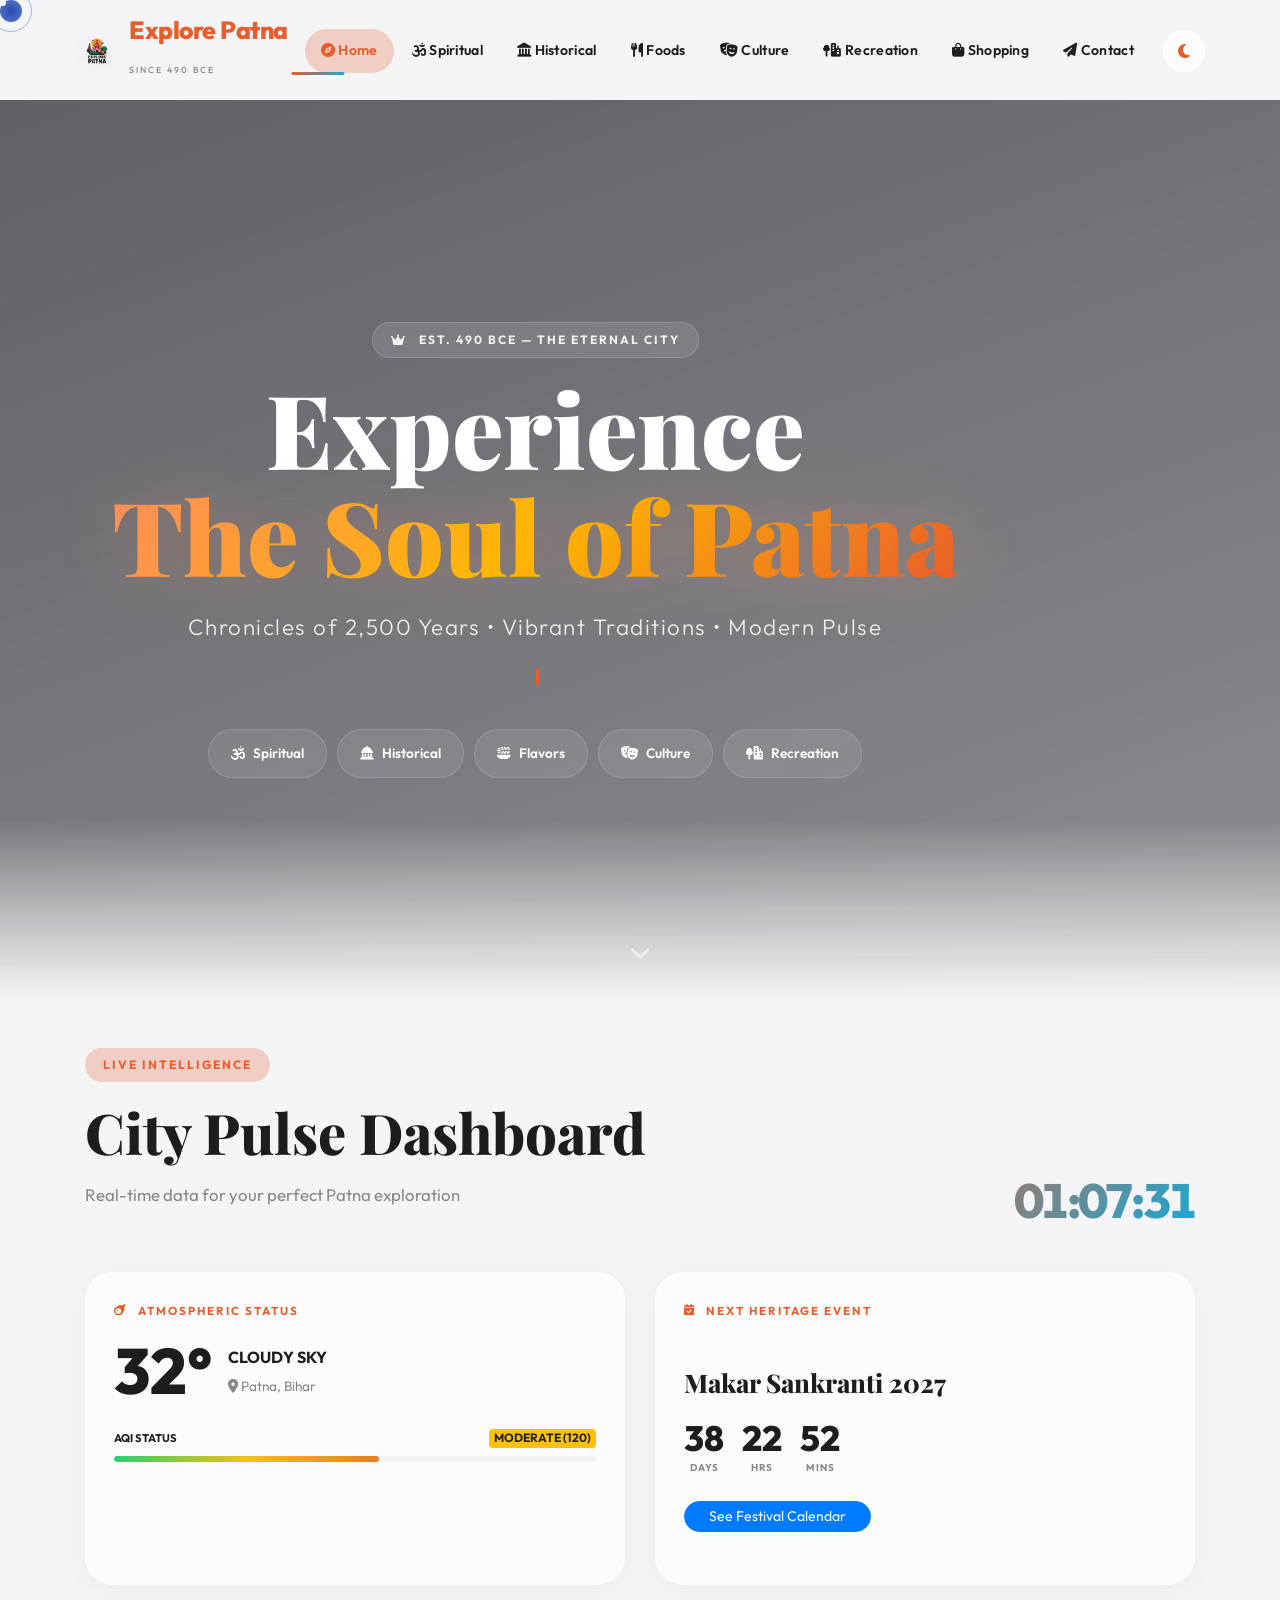
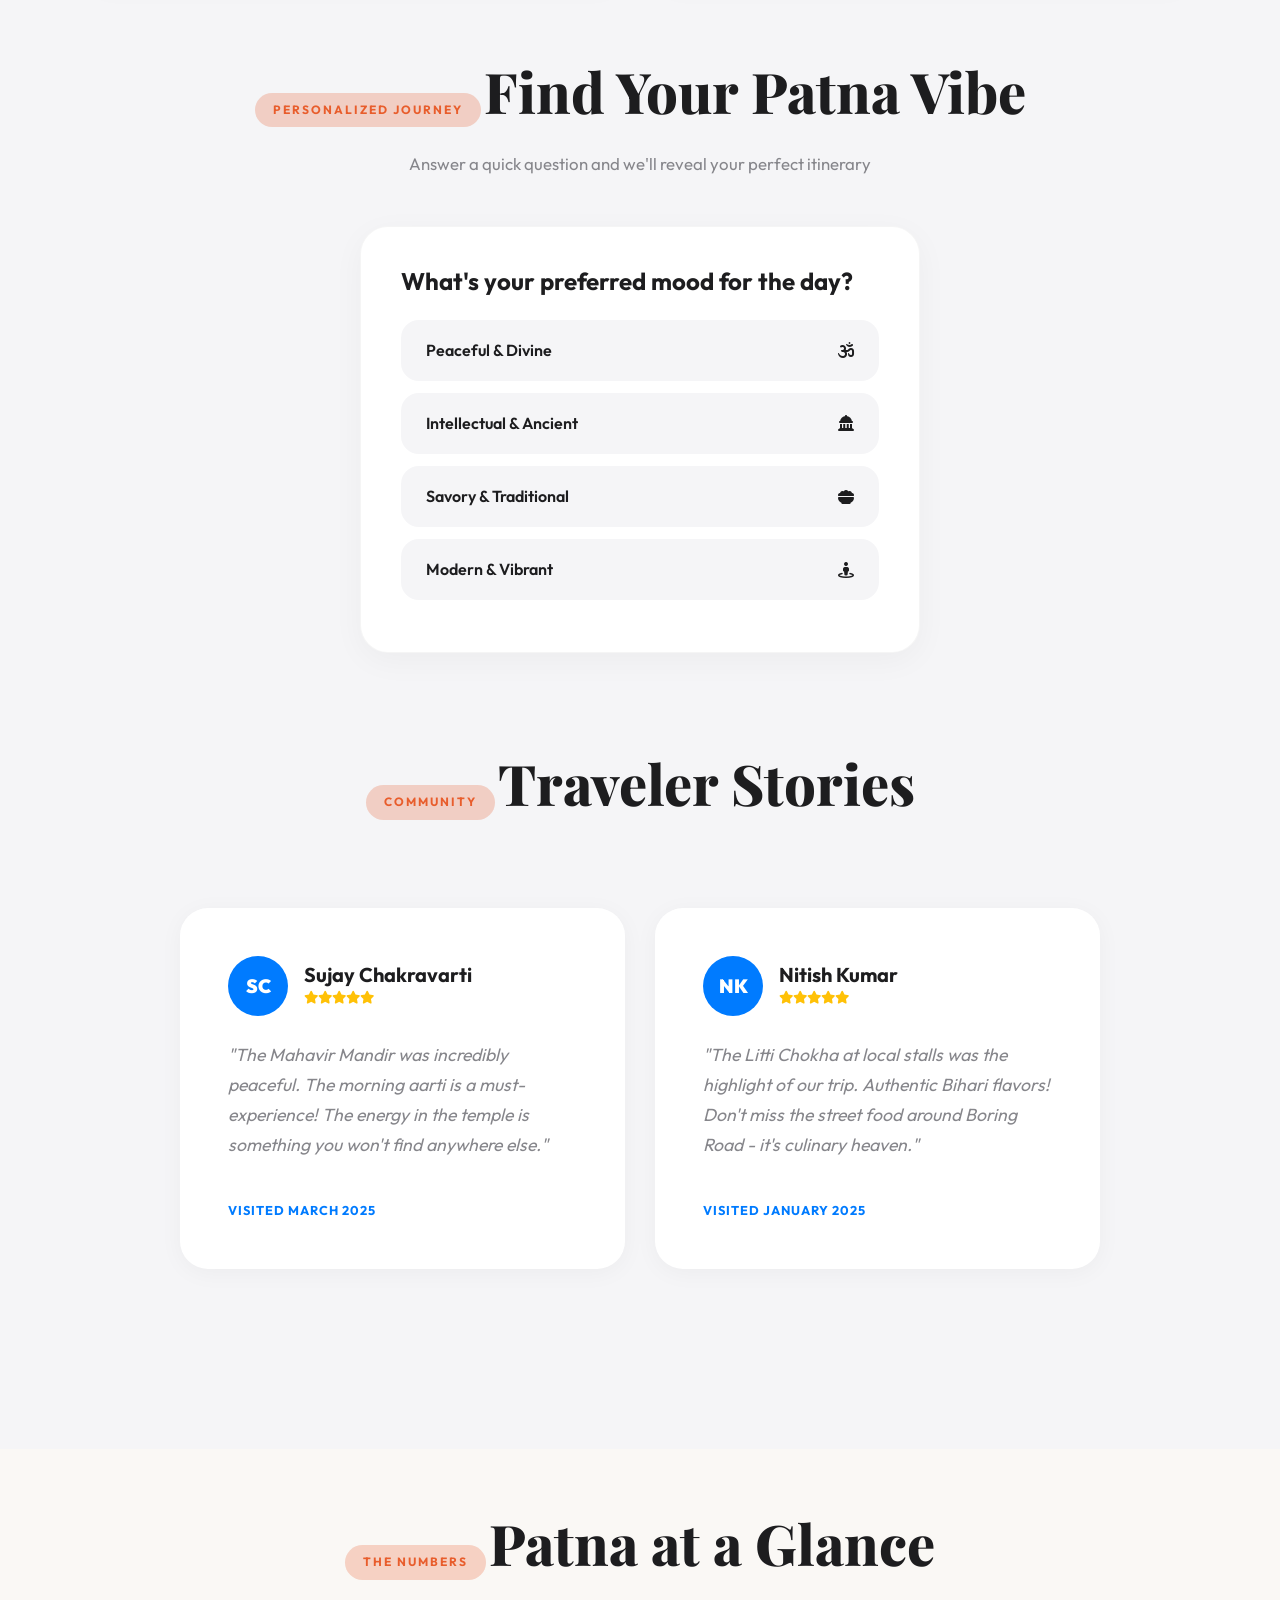
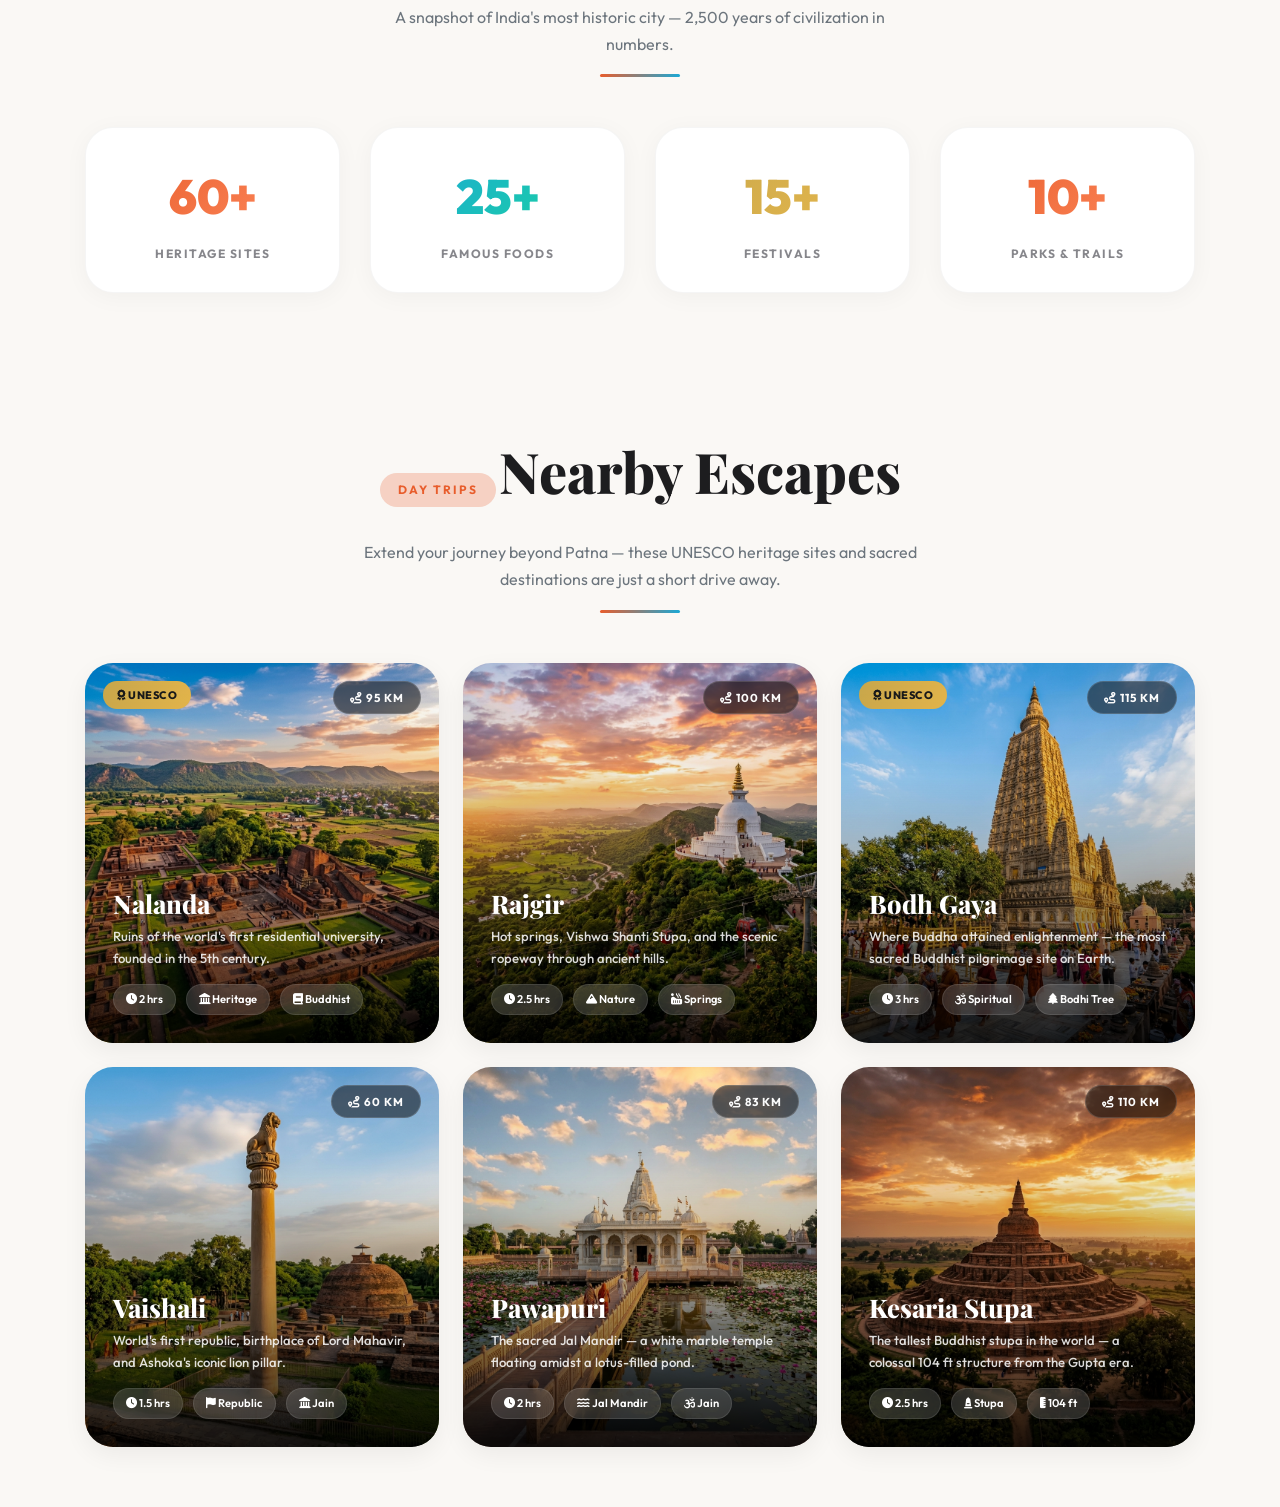
==== commit af75c582: "feat: massive content expansion — 9 new attraction cards + Patna stats section 🆕 9 New Attraction Ca" ====
--- a/index.html
+++ b/index.html
@@ -468,6 +468,60 @@
               </div>
             </div>
           </div>
+
+          <!-- Ganga Aarti -->
+          <div class="col-lg-4 col-md-6 mb-5">
+            <div class="card h-100">
+              <span class="card-badge">Must See</span>
+              <div class="card-img-wrapper">
+                <img src="images/ganga-aarti.png" class="card-img-top" alt="Ganga Aarti Patna" loading="lazy">
+              </div>
+              <div class="card-body">
+                <div class="card-label">Collectorate Ghat</div>
+                <h5 class="card-title">Ganga Aarti</h5>
+                <div class="card-info-row">
+                  <div class="card-info-item"><i class="fas fa-fire"></i> Evening Ritual</div>
+                  <div class="card-info-item"><i class="fas fa-clock"></i> 6:30 PM Daily</div>
+                </div>
+                <div class="short-text">
+                  <p class="card-text">The mesmerizing evening aarti on the banks of the Ganges, where priests perform the sacred fire ritual with massive brass lamps...</p>
+                </div>
+                <div class="full-text">
+                  <p>Inspired by the Varanasi tradition, Patna's Ganga Aarti at Collectorate Ghat has become a spiritual magnet for thousands of devotees.</p>
+                  <p><strong>Experience:</strong></p>
+                  <ul>
+                    <li>Multi-flame brass lamp ceremony with chanting</li>
+                    <li>Floating diyas on the Ganges — deeply moving</li>
+                    <li>Best during Chhath Puja and Kartik Purnima</li>
+                    <li>Free entry, arrive 30 min early for front row</li>
+                  </ul>
+                </div>
+                <button class="read-more-btn mt-auto">Explore Details <i class="fas fa-arrow-right"></i></button>
+              </div>
+            </div>
+          </div>
+
+          <!-- Maa Siddheshwari Temple -->
+          <div class="col-lg-4 col-md-6 mb-5">
+            <div class="card h-100">
+              <span class="card-badge">Shakti Peeth</span>
+              <div class="card-img-wrapper">
+                <img src="images/Maa Siddheshwari Kali Mandir.jpg" class="card-img-top" alt="Siddheshwari Temple Patna" loading="lazy">
+              </div>
+              <div class="card-body">
+                <div class="card-label">Old Patna City</div>
+                <h5 class="card-title">Siddheshwari Temple</h5>
+                <div class="card-info-row">
+                  <div class="card-info-item"><i class="fas fa-star"></i> Shakti Peeth</div>
+                  <div class="card-info-item"><i class="fas fa-calendar"></i> Navaratri Special</div>
+                </div>
+                <div class="short-text">
+                  <p class="card-text">An ancient Shakti Peeth dedicated to Goddess Siddheshwari, believed to be one of the 51 sacred seats of the goddess...</p>
+                </div>
+                <button class="read-more-btn mt-auto">Explore Details <i class="fas fa-arrow-right"></i></button>
+              </div>
+            </div>
+          </div>
         </div>
       </main>
     </div>
@@ -784,6 +838,70 @@
               </div>
             </div>
           </div>
+
+          <!-- Kumhrar Park -->
+          <div class="col-lg-4 col-md-6 mb-5">
+            <div class="card h-100">
+              <span class="card-badge">Mauryan Era</span>
+              <div class="card-img-wrapper">
+                <img src="images/kumhrar.png" class="card-img-top" alt="Kumhrar Archaeological Park" loading="lazy">
+              </div>
+              <div class="card-body">
+                <div class="card-label">Kumhrar</div>
+                <h5 class="card-title">Kumhrar Excavation</h5>
+                <div class="card-info-row">
+                  <div class="card-info-item"><i class="fas fa-monument"></i> 600 BCE</div>
+                  <div class="card-info-item"><i class="fas fa-landmark"></i> Pillared Hall</div>
+                </div>
+                <div class="short-text">
+                  <p class="card-text">The remains of Pataliputra's Mauryan-era assembly hall — 80 stone pillars that once hosted Chandragupta's legendary court...</p>
+                </div>
+                <div class="full-text">
+                  <p>Kumhrar is the most significant archaeological site in Patna, revealing layers of civilization from the 6th century BCE to the 4th century CE.</p>
+                  <p><strong>Why Visit:</strong></p>
+                  <ul>
+                    <li>Remains of Chandragupta Maurya's royal assembly hall</li>
+                    <li>Polished Ashokan stone pillars still standing</li>
+                    <li>Museum with artifacts spanning 2,500 years</li>
+                    <li>Entry: ₹25 (Indians), best visited with a guide</li>
+                  </ul>
+                </div>
+                <button class="read-more-btn mt-auto">History Hub <i class="fas fa-arrow-right"></i></button>
+              </div>
+            </div>
+          </div>
+
+          <!-- Gandhi Setu -->
+          <div class="col-lg-4 col-md-6 mb-5">
+            <div class="card h-100">
+              <span class="card-badge">Iconic</span>
+              <div class="card-img-wrapper">
+                <img src="images/gandhi-setu.png" class="card-img-top" alt="Mahatma Gandhi Setu Bridge" loading="lazy">
+              </div>
+              <div class="card-body">
+                <div class="card-label">Over the Ganges</div>
+                <h5 class="card-title">Mahatma Gandhi Setu</h5>
+                <div class="card-info-row">
+                  <div class="card-info-item"><i class="fas fa-bridge"></i> 5.75 km Long</div>
+                  <div class="card-info-item"><i class="fas fa-camera"></i> Sunset Spot</div>
+                </div>
+                <div class="short-text">
+                  <p class="card-text">India's longest river bridge — a 5.75 km engineering marvel spanning the Ganges, offering breathtaking sunset views...</p>
+                </div>
+                <div class="full-text">
+                  <p>Opened in 1982, this bridge connects Patna to Hajipur and is a lifeline for North Bihar. The sunset views from the bridge are legendary.</p>
+                  <p><strong>Facts:</strong></p>
+                  <ul>
+                    <li>Was India's longest bridge for 35 years</li>
+                    <li>New 6-lane JP Setu runs parallel since 2023</li>
+                    <li>Best sunset photography spot in Patna</li>
+                    <li>Evening boat ride underneath is a must-do</li>
+                  </ul>
+                </div>
+                <button class="read-more-btn mt-auto">History Hub <i class="fas fa-arrow-right"></i></button>
+              </div>
+            </div>
+          </div>
         </div>
       </main>
     </div>
@@ -1054,6 +1172,69 @@
               </div>
             </div>
           </div>
+
+          <!-- Sattu Paratha -->
+          <div class="col-lg-4 col-md-6 mb-5">
+            <div class="card h-100">
+              <span class="card-badge">Power Food</span>
+              <div class="card-img-wrapper">
+                <img src="images/sattu-paratha.png" class="card-img-top" alt="Sattu Paratha" loading="lazy">
+              </div>
+              <div class="card-body">
+                <div class="card-label">Bihar Staple</div>
+                <h5 class="card-title">Sattu Paratha</h5>
+                <div class="card-info-row">
+                  <div class="card-info-item"><i class="fas fa-dumbbell"></i> Protein Rich</div>
+                  <div class="card-info-item"><i class="fas fa-wheat-awn"></i> Gram Flour</div>
+                </div>
+                <div class="short-text">
+                  <p class="card-text">A protein-packed stuffed flatbread with spiced roasted gram flour filling — Bihar's answer to the perfect breakfast...</p>
+                </div>
+                <div class="full-text">
+                  <p>Sattu is Bihar's superfood — roasted gram flour stuffed into flaky parathas with green chillies, onion, and coriander. Served with pickle and curd.</p>
+                  <p><strong>Where to eat:</strong></p>
+                  <ul>
+                    <li>Every street corner dhaba in Old Patna has the best versions</li>
+                    <li>Try Sattu Litti and Sattu Drink in summer — incredibly refreshing</li>
+                    <li>Rich in protein, fiber — Bihar's natural energy drink</li>
+                    <li>Costs just ₹30-50 for a full plate</li>
+                  </ul>
+                </div>
+                <button class="read-more-btn mt-auto">Taste Details <i class="fas fa-arrow-right"></i></button>
+              </div>
+            </div>
+          </div>
+
+          <!-- Patna Street Food -->
+          <div class="col-lg-4 col-md-6 mb-5">
+            <div class="card h-100">
+              <span class="card-badge">Foodie Hub</span>
+              <div class="card-img-wrapper">
+                <img src="images/street-food.png" class="card-img-top" alt="Patna Street Food" loading="lazy">
+              </div>
+              <div class="card-body">
+                <div class="card-label">Chowk Area</div>
+                <h5 class="card-title">Street Food Trail</h5>
+                <div class="card-info-row">
+                  <div class="card-info-item"><i class="fas fa-utensils"></i> 50+ Stalls</div>
+                  <div class="card-info-item"><i class="fas fa-clock"></i> Evening Best</div>
+                </div>
+                <div class="short-text">
+                  <p class="card-text">Patna's legendary chaat lanes — from crispy samosas to tangy pani puri, experience Bihar's vibrant street food culture...</p>
+                </div>
+                <div class="full-text">
+                  <p>The Chowk and Ashok Rajpath lanes transform into food paradise every evening. Must-try items include:</p>
+                  <ul>
+                    <li>Pani Puri with spicy aam panna water — uniquely Bihari</li>
+                    <li>Ram Ki Bandi samosa — legendary for 40+ years</li>
+                    <li>Jalebi-Rabri at Maurya Lok crossing</li>
+                    <li>Kachori-Sabzi breakfast at Hathwa Market</li>
+                  </ul>
+                </div>
+                <button class="read-more-btn mt-auto">Taste Details <i class="fas fa-arrow-right"></i></button>
+              </div>
+            </div>
+          </div>
         </div>
       </main>
     </div>
@@ -1260,6 +1441,38 @@
             </div>
           </div>
         </div>
+
+          <!-- Madhubani Art -->
+          <div class="col-lg-4 col-md-6 mb-5">
+            <div class="card h-100">
+              <span class="card-badge">Heritage Art</span>
+              <div class="card-img-wrapper">
+                <img src="images/madhubani.png" class="card-img-top" alt="Madhubani Painting Art" loading="lazy">
+              </div>
+              <div class="card-body">
+                <div class="card-label">Bihar's Crown Jewel</div>
+                <h5 class="card-title">Madhubani Painting</h5>
+                <div class="card-info-row">
+                  <div class="card-info-item"><i class="fas fa-palette"></i> Folk Art</div>
+                  <div class="card-info-item"><i class="fas fa-globe"></i> GI Tagged</div>
+                </div>
+                <div class="short-text">
+                  <p class="card-text">Bihar's world-famous folk painting tradition — intricate geometric patterns featuring gods, nature, and mythology painted with natural dyes...</p>
+                </div>
+                <div class="full-text">
+                  <p>Madhubani art originated in the Mithila region and has gained UNESCO recognition. Characterized by eye-filling patterns with no empty space.</p>
+                  <ul>
+                    <li>5 distinct styles: Bharni, Kachni, Tantrik, Godna, and Kohbar</li>
+                    <li>Uses natural dyes from turmeric, flowers, lampblack, and rice paste</li>
+                    <li>Available as wall hangings, sarees, bags at Patna Handicraft Emporium</li>
+                    <li>Bihar Museum has a dedicated Madhubani gallery</li>
+                  </ul>
+                </div>
+                <button class="read-more-btn mt-auto">Event Details <i class="fas fa-arrow-right"></i></button>
+              </div>
+            </div>
+          </div>
+
       </main>
     </div>
 
@@ -1515,6 +1728,68 @@
                   <p class="card-text">Dive into thrill with central Bihar's largest water park featuring wave pools, multi-lane slides, and rain dance...</p>
                 </div>
                 <a href="hungama-world.html" class="read-more-btn mt-auto" style="text-decoration:none;color:white;">Details <i class="fas fa-arrow-right"></i></a>
+              </div>
+            </div>
+          </div>
+
+          <!-- Marine Drive Patna -->
+          <div class="col-lg-4 col-md-6 mb-5">
+            <div class="card h-100">
+              <span class="card-badge">Sunset Point</span>
+              <div class="card-img-wrapper">
+                <img src="images/marine drive.jpg" class="card-img-top" alt="Patna Marine Drive" loading="lazy">
+              </div>
+              <div class="card-body">
+                <div class="card-label">Digha–Sonepur</div>
+                <h5 class="card-title">Marine Drive</h5>
+                <div class="card-info-row">
+                  <div class="card-info-item"><i class="fas fa-sun"></i> Sunset Views</div>
+                  <div class="card-info-item"><i class="fas fa-bicycle"></i> Cycling Path</div>
+                </div>
+                <div class="short-text">
+                  <p class="card-text">Patna's answer to Mumbai's Marine Drive — a stunning riverfront promenade along the Ganges with breathtaking sunset views...</p>
+                </div>
+                <div class="full-text">
+                  <p>This 7 km long embankment road offers uninterrupted views of the Ganges and is Patna's most popular evening hangout.</p>
+                  <ul>
+                    <li>Best cycling and jogging track in the city</li>
+                    <li>Street food stalls line up during sunset hours</li>
+                    <li>Photography paradise at golden hour</li>
+                    <li>Connect it with a boat ride to Mahatma Gandhi Setu</li>
+                  </ul>
+                </div>
+                <button class="read-more-btn mt-auto">Fun Details <i class="fas fa-arrow-right"></i></button>
+              </div>
+            </div>
+          </div>
+
+          <!-- Ganga Boat Ride -->
+          <div class="col-lg-4 col-md-6 mb-5">
+            <div class="card h-100">
+              <span class="card-badge">Experience</span>
+              <div class="card-img-wrapper">
+                <img src="images/ganga.jpeg" class="card-img-top" alt="Ganga Boat Ride Patna" loading="lazy">
+              </div>
+              <div class="card-body">
+                <div class="card-label">Collectorate Ghat</div>
+                <h5 class="card-title">Ganga Boat Ride</h5>
+                <div class="card-info-row">
+                  <div class="card-info-item"><i class="fas fa-sailboat"></i> 1–2 Hours</div>
+                  <div class="card-info-item"><i class="fas fa-indian-rupee-sign"></i> ₹200–500</div>
+                </div>
+                <div class="short-text">
+                  <p class="card-text">Drift along the sacred Ganges on a wooden boat — watch the city skyline transform as the sun sets over Pataliputra...</p>
+                </div>
+                <div class="full-text">
+                  <p>A Ganges boat ride is the most serene experience in Patna. Departs from Gandhi Ghat and NIT Ghat, especially magical during festivals.</p>
+                  <ul>
+                    <li>Sunset rides are the most popular — book 30 min early</li>
+                    <li>See dolphins in the river during winter months</li>
+                    <li>Special Chhath Puja boat rides with music and lights</li>
+                    <li>Private boats available for ₹1500–2000 (fits 10-12)</li>
+                  </ul>
+                </div>
+                <button class="read-more-btn mt-auto">Fun Details <i class="fas fa-arrow-right"></i></button>
               </div>
             </div>
           </div>
@@ -1724,6 +1999,44 @@
         </div>
       </main>
     </div>
+
+    <!-- ═══ PATNA AT A GLANCE ═══ -->
+    <section class="nearby-section" style="padding: 60px 0 40px;">
+      <div class="container">
+        <div class="section-header">
+          <span class="section-badge">The Numbers</span>
+          <h2 class="section-title">Patna at a Glance</h2>
+          <p class="text-muted mt-2" style="max-width:550px;margin:0 auto;">A snapshot of India's most historic city — 2,500 years of civilization in numbers.</p>
+          <div class="section-divider"></div>
+        </div>
+        <div class="row text-center">
+          <div class="col-6 col-md-3 mb-4">
+            <div class="pulse-card text-center">
+              <div style="font-size:clamp(2rem,5vw,3rem);font-weight:900;background:linear-gradient(135deg,var(--primary),var(--primary-light));-webkit-background-clip:text;-webkit-text-fill-color:transparent;">60+</div>
+              <div style="font-size:0.75rem;font-weight:700;letter-spacing:1.5px;text-transform:uppercase;color:var(--text-muted);margin-top:6px;">Heritage Sites</div>
+            </div>
+          </div>
+          <div class="col-6 col-md-3 mb-4">
+            <div class="pulse-card text-center">
+              <div style="font-size:clamp(2rem,5vw,3rem);font-weight:900;background:linear-gradient(135deg,var(--accent),#1BD5A0);-webkit-background-clip:text;-webkit-text-fill-color:transparent;">25+</div>
+              <div style="font-size:0.75rem;font-weight:700;letter-spacing:1.5px;text-transform:uppercase;color:var(--text-muted);margin-top:6px;">Famous Foods</div>
+            </div>
+          </div>
+          <div class="col-6 col-md-3 mb-4">
+            <div class="pulse-card text-center">
+              <div style="font-size:clamp(2rem,5vw,3rem);font-weight:900;background:linear-gradient(135deg,var(--gold),#E8B84C);-webkit-background-clip:text;-webkit-text-fill-color:transparent;">15+</div>
+              <div style="font-size:0.75rem;font-weight:700;letter-spacing:1.5px;text-transform:uppercase;color:var(--text-muted);margin-top:6px;">Festivals</div>
+            </div>
+          </div>
+          <div class="col-6 col-md-3 mb-4">
+            <div class="pulse-card text-center">
+              <div style="font-size:clamp(2rem,5vw,3rem);font-weight:900;background:linear-gradient(135deg,#E85D2C,#FF8B5E);-webkit-background-clip:text;-webkit-text-fill-color:transparent;">10+</div>
+              <div style="font-size:0.75rem;font-weight:700;letter-spacing:1.5px;text-transform:uppercase;color:var(--text-muted);margin-top:6px;">Parks & Trails</div>
+            </div>
+          </div>
+        </div>
+      </div>
+    </section>
 
     <!-- ═══ NEARBY ESCAPES SECTION ═══ -->
     <section class="nearby-section">
--- a/style.css
+++ b/style.css
@@ -85,11 +85,12 @@
   font-family: 'Outfit', sans-serif;
   color: var(--text-main);
   background: var(--bg-light);
-  line-height: 1.65;
+  line-height: 1.7;
   overflow-x: hidden;
   -webkit-font-smoothing: antialiased;
   -moz-osx-font-smoothing: grayscale;
   cursor: none;
+  font-size: 16px;
 }
 
 ::selection { background: var(--primary); color: white; }
@@ -217,7 +218,7 @@
 
 /* ═══ NAVBAR — REDESIGNED ═══ */
 .navbar {
-  padding: 1rem 4%;
+  padding: 0.8rem 4%;
   background: transparent;
   backdrop-filter: blur(0px);
   -webkit-backdrop-filter: blur(0px);
@@ -226,7 +227,7 @@
   z-index: 1030;
 }
 .navbar.scrolled {
-  padding: 0.6rem 4%;
+  padding: 0.5rem 4%;
   background: var(--glass-bg);
   backdrop-filter: blur(24px);
   -webkit-backdrop-filter: blur(24px);
@@ -235,13 +236,14 @@
 }
 .navbar-brand {
   font-weight: 800;
-  font-size: 1.55rem;
+  font-size: clamp(1.2rem, 3vw, 1.55rem);
   color: var(--primary) !important;
   display: flex;
   align-items: center;
-  gap: 12px;
+  gap: 10px;
   letter-spacing: -0.5px;
   text-decoration: none !important;
+  white-space: nowrap;
 }
 .logo-img {
   height: 44px;
@@ -249,17 +251,27 @@
   transition: var(--transition);
 }
 .navbar.scrolled .logo-img { height: 34px; }
+.navbar-toggler {
+  border: 2px solid var(--primary) !important;
+  padding: 6px 10px;
+  border-radius: 12px;
+  transition: var(--transition);
+}
+.navbar-toggler:focus { box-shadow: 0 0 0 3px var(--primary-glow); }
+.navbar-toggler-icon { background-image: none; }
+.navbar-toggler .fa-bars { color: var(--primary); font-size: 1.2rem; }
 
 .nav-link {
   font-weight: 600;
-  font-size: 0.92rem;
+  font-size: 0.88rem;
   color: var(--text-main) !important;
-  padding: 10px 18px !important;
-  margin: 0 2px;
+  padding: 10px 16px !important;
+  margin: 0 1px;
   border-radius: 100px;
   transition: var(--transition);
   letter-spacing: 0.3px;
   position: relative;
+  white-space: nowrap;
 }
 .nav-link::after {
   content: '';
@@ -302,14 +314,22 @@
   pointer-events: none;
   z-index: 2;
 }
-.hero-content { text-align: center; color: white; z-index: 10; max-width: 900px; padding: 0 20px; }
+.hero-content {
+  text-align: center;
+  color: white;
+  z-index: 10;
+  max-width: 900px;
+  padding: 0 24px;
+  width: 100%;
+}
 .hero-title {
   font-family: 'Playfair Display', serif;
-  font-size: clamp(3rem, 9vw, 6.5rem);
+  font-size: clamp(2.4rem, 8vw, 6.5rem);
   font-weight: 900;
-  line-height: 1;
-  margin-bottom: 1.5rem;
+  line-height: 1.05;
+  margin-bottom: 1.2rem;
   animation: fadeInUp 1s cubic-bezier(0.22, 1, 0.36, 1);
+  word-break: break-word;
 }
 .hero-title span {
   display: block;
@@ -320,53 +340,55 @@
   filter: drop-shadow(0 0 30px rgba(255, 139, 94, 0.3));
 }
 .hero-subtitle {
-  font-size: clamp(1rem, 2.5vw, 1.5rem);
+  font-size: clamp(0.85rem, 2.2vw, 1.4rem);
   font-weight: 300;
   opacity: 0;
   animation: fadeInUp 1s 0.25s forwards;
-  letter-spacing: 2px;
+  letter-spacing: 1.5px;
   color: rgba(255,255,255,0.85);
 }
 
 .tab-navigation {
-  margin-top: 3.5rem;
-  display: flex;
-  gap: 14px;
+  margin-top: 2.5rem;
+  display: flex;
+  gap: 10px;
   justify-content: center;
   flex-wrap: wrap;
   opacity: 0;
   animation: fadeInUp 1s 0.5s forwards;
+  padding: 0 12px;
 }
 .tab-link {
-  padding: 14px 28px;
+  padding: 12px 22px;
   background: rgba(255, 255, 255, 0.08);
   backdrop-filter: blur(20px);
   border: 1px solid rgba(255, 255, 255, 0.15);
   border-radius: 100px;
   color: white;
   font-weight: 600;
-  font-size: 0.9rem;
+  font-size: 0.85rem;
   text-decoration: none !important;
   transition: var(--transition);
   display: flex;
   align-items: center;
-  gap: 10px;
+  gap: 8px;
+  white-space: nowrap;
 }
 .tab-link:hover {
   background: white;
   color: var(--primary);
-  transform: translateY(-6px) scale(1.04);
-  box-shadow: 0 16px 40px rgba(0,0,0,0.25);
+  transform: translateY(-4px) scale(1.03);
+  box-shadow: 0 12px 30px rgba(0,0,0,0.2);
 }
 
 .scroll-indicator {
   position: absolute;
-  bottom: 40px;
+  bottom: 30px;
   left: 50%;
   transform: translateX(-50%);
   z-index: 10;
   color: white;
-  font-size: 1.4rem;
+  font-size: 1.3rem;
   animation: scrollBounce 2s infinite;
   opacity: 0.6;
 }
@@ -375,7 +397,7 @@
   50% { transform: translateX(-50%) translateY(12px); }
 }
 @keyframes fadeInUp {
-  from { opacity: 0; transform: translateY(40px); }
+  from { opacity: 0; transform: translateY(30px); }
   to { opacity: 1; transform: translateY(0); }
 }
 
@@ -389,10 +411,14 @@
   opacity: 0.06;
   pointer-events: none;
 }
-.section-header { text-align: center; margin-bottom: 4rem; }
+.section-header {
+  text-align: center;
+  margin-bottom: 3rem;
+  padding: 0 16px;
+}
 .section-title {
   font-family: 'Playfair Display', serif;
-  font-size: clamp(2.2rem, 5vw, 3.5rem);
+  font-size: clamp(1.8rem, 5vw, 3.5rem);
   font-weight: 800;
   color: var(--text-main);
   position: relative;
@@ -401,8 +427,9 @@
 }
 .section-subtitle {
   color: var(--text-muted);
-  font-size: 1.05rem;
+  font-size: clamp(0.9rem, 2vw, 1.05rem);
   margin-top: 8px;
+  line-height: 1.6;
 }
 .section-badge {
   display: inline-block;
@@ -411,9 +438,9 @@
   color: var(--primary);
   border-radius: 50px;
   font-weight: 700;
-  font-size: 0.78rem;
+  font-size: 0.75rem;
   text-transform: uppercase;
-  letter-spacing: 2.5px;
+  letter-spacing: 2px;
   margin-bottom: 1rem;
 }
 
@@ -561,9 +588,9 @@
 }
 
 /* ═══ CITY PULSE DASHBOARD ═══ */
-.city-pulse-section { padding: 80px 0 40px; }
+.city-pulse-section { padding: 60px 0 40px; }
 .ultra-clock {
-  font-size: 3rem;
+  font-size: clamp(1.8rem, 5vw, 3rem);
   font-weight: 800;
   letter-spacing: -2px;
   background: linear-gradient(135deg, var(--primary), var(--accent));
@@ -574,7 +601,7 @@
   font-variant-numeric: tabular-nums;
 }
 .pulse-card {
-  padding: 28px;
+  padding: clamp(20px, 3vw, 28px);
   border-radius: var(--radius-lg);
   height: 100%;
   transition: var(--transition);
@@ -583,7 +610,7 @@
   box-shadow: 0 4px 24px rgba(0,0,0,0.04);
 }
 .pulse-card:hover {
-  transform: translateY(-8px);
+  transform: translateY(-6px);
   border-color: var(--primary-light);
   box-shadow: 0 16px 40px rgba(0,0,0,0.08);
 }
@@ -591,26 +618,26 @@
   display: flex;
   align-items: center;
   gap: 10px;
-  margin-bottom: 20px;
+  margin-bottom: 16px;
   font-weight: 700;
   text-transform: uppercase;
   letter-spacing: 2px;
-  font-size: 0.75rem;
+  font-size: 0.72rem;
   color: var(--primary);
 }
-.weather-brief { display: flex; align-items: center; gap: 20px; }
-.temp-big { font-size: 4rem; font-weight: 800; line-height: 1; }
+.weather-brief { display: flex; align-items: center; gap: 16px; flex-wrap: wrap; }
+.temp-big { font-size: clamp(2.5rem, 7vw, 4rem); font-weight: 800; line-height: 1; }
 .weather-meta .condition { font-weight: 700; font-size: 1rem; }
 .weather-meta .location { font-size: 0.85rem; color: var(--text-muted); margin-top: 4px; }
-.weather-icon-big { margin-left: auto; font-size: 3rem; color: var(--primary); opacity: 0.3; }
+.weather-icon-big { margin-left: auto; font-size: 2.5rem; color: var(--primary); opacity: 0.3; }
 .aqi-bar { height: 6px; background: rgba(0,0,0,0.04); border-radius: 3px; overflow: hidden; }
 [data-theme="dark"] .aqi-bar { background: rgba(255,255,255,0.08); }
 .aqi-progress { height: 100%; background: linear-gradient(90deg, #2ECC71, #F1C40F, #E67E22); border-radius: 3px; }
-.event-name { font-family: 'Playfair Display', serif; font-size: 1.6rem; font-weight: 800; }
-.countdown-grid { display: flex; gap: 18px; }
+.event-name { font-family: 'Playfair Display', serif; font-size: clamp(1.2rem, 3vw, 1.6rem); font-weight: 800; }
+.countdown-grid { display: flex; gap: clamp(12px, 2vw, 18px); }
 .countdown-item { text-align: center; }
-.countdown-item span { display: block; font-size: 2.2rem; font-weight: 800; line-height: 1; }
-.countdown-item .unit { font-size: 0.65rem; font-weight: 700; color: var(--text-muted); letter-spacing: 1px; margin-top: 4px; }
+.countdown-item span { display: block; font-size: clamp(1.5rem, 4vw, 2.2rem); font-weight: 800; line-height: 1; }
+.countdown-item .unit { font-size: 0.62rem; font-weight: 700; color: var(--text-muted); letter-spacing: 1px; margin-top: 4px; }
 
 /* ═══ QUIZ ═══ */
 .quiz-container {
@@ -879,38 +906,38 @@
 
 /* ═══ TABS ═══ */
 .tab-pane {
-  padding: 100px 0 60px;
+  padding: clamp(60px, 8vw, 100px) 0 clamp(40px, 5vw, 60px);
   animation: slideIn 0.6s cubic-bezier(0.22, 1, 0.36, 1) forwards;
 }
 @keyframes slideIn {
-  from { opacity: 0; transform: translateY(40px); }
+  from { opacity: 0; transform: translateY(30px); }
   to { opacity: 1; transform: translateY(0); }
 }
 
 /* ═══ WEATHER (LEGACY COMPAT) ═══ */
-.weather-section { padding: 80px 0; }
+.weather-section { padding: 60px 0; }
 .weather-container {
   background: var(--card-bg);
-  border-radius: 32px;
-  padding: 48px;
+  border-radius: 24px;
+  padding: clamp(24px, 4vw, 48px);
   box-shadow: 0 8px 40px rgba(0,0,0,0.03);
   max-width: 960px;
   margin: 0 auto;
   border: 1px solid rgba(0,0,0,0.04);
 }
-.current-weather { display: grid; grid-template-columns: repeat(auto-fit, minmax(240px, 1fr)); gap: 30px; align-items: center; }
-.weather-main { display: flex; align-items: center; gap: 24px; }
-.weather-main i { font-size: 4rem; color: #FFD60A; filter: drop-shadow(0 0 12px rgba(255,214,10,0.3)); }
-.temp { font-size: 4rem; font-weight: 900; color: var(--text-main); letter-spacing: -2px; }
-.weather-details { display: grid; grid-template-columns: 1fr 1fr; gap: 16px; }
-.weather-detail-item { background: var(--bg-light); padding: 18px; border-radius: 16px; text-align: center; }
-.weather-detail-item i { display: block; font-size: 1.3rem; margin-bottom: 8px; color: var(--primary); }
+.current-weather { display: grid; grid-template-columns: repeat(auto-fit, minmax(220px, 1fr)); gap: 24px; align-items: center; }
+.weather-main { display: flex; align-items: center; gap: 20px; }
+.weather-main i { font-size: clamp(2.5rem, 5vw, 4rem); color: #FFD60A; filter: drop-shadow(0 0 12px rgba(255,214,10,0.3)); }
+.temp { font-size: clamp(2.5rem, 6vw, 4rem); font-weight: 900; color: var(--text-main); letter-spacing: -2px; }
+.weather-details { display: grid; grid-template-columns: 1fr 1fr; gap: 12px; }
+.weather-detail-item { background: var(--bg-light); padding: 16px; border-radius: 14px; text-align: center; }
+.weather-detail-item i { display: block; font-size: 1.2rem; margin-bottom: 6px; color: var(--primary); }
 
 /* ═══ MODAL ═══ */
-.modal-content { border-radius: 32px; overflow: hidden; border: none; }
-.modal-header { padding: 24px 32px; background: var(--secondary); color: white; border: none; }
-.modal-body { padding: 32px; }
-#modalImage { border-radius: 20px; margin-bottom: 24px; box-shadow: 0 10px 30px rgba(0,0,0,0.08); }
+.modal-content { border-radius: 24px; overflow: hidden; border: none; }
+.modal-header { padding: 20px 28px; background: var(--secondary); color: white; border: none; }
+.modal-body { padding: clamp(20px, 3vw, 32px); }
+#modalImage { border-radius: 16px; margin-bottom: 20px; box-shadow: 0 10px 30px rgba(0,0,0,0.08); }
 
 /* ═══ Madhubani ═══ */
 .madhubani-pattern {
@@ -921,39 +948,119 @@
   background-position: 0 0, 20px 20px;
 }
 
-/* ═══ RESPONSIVE ═══ */
+/* ═══ RESPONSIVE — COMPREHENSIVE ═══ */
+
+/* Tablet landscape */
+@media (max-width: 1199px) {
+  .nav-link { padding: 8px 12px !important; font-size: 0.82rem; }
+  .card-body { padding: 22px; }
+}
+
+/* Tablet */
 @media (max-width: 991px) {
   .navbar-collapse {
     background: var(--card-bg);
-    margin-top: 1rem;
-    padding: 1.5rem;
-    border-radius: 24px;
-    box-shadow: 0 16px 48px rgba(0,0,0,0.08);
-    border: 1px solid rgba(0,0,0,0.04);
+    margin-top: 0.8rem;
+    padding: 1.2rem;
+    border-radius: 20px;
+    box-shadow: 0 16px 48px rgba(0,0,0,0.1);
+    border: 1px solid rgba(0,0,0,0.06);
+    max-height: 80vh;
+    overflow-y: auto;
   }
-  .nav-link { margin: 6px 0; }
-  .tab-navigation { gap: 10px; }
-  .tab-link { padding: 12px 20px; font-size: 0.82rem; }
-}
-
+  .nav-link {
+    margin: 4px 0;
+    padding: 12px 18px !important;
+    font-size: 0.92rem;
+  }
+  .tab-navigation { gap: 8px; }
+  .tab-link { padding: 10px 18px; font-size: 0.8rem; }
+  .hero-section { min-height: 90vh; }
+  .nearby-card { height: 320px; }
+}
+
+/* Mobile landscape / large phone */
 @media (max-width: 768px) {
-  .hero-title { font-size: 3rem; }
-  .ultra-clock { font-size: 2rem; }
-  .heritage-timeline::after { left: 28px; }
-  .timeline-item { width: 100%; padding-left: 64px; padding-right: 20px; }
-  .timeline-item::after { left: 20px; }
+  .hero-section { min-height: 85vh; padding-top: 80px; }
+  .hero-badge { font-size: 0.65rem; padding: 6px 16px; margin-bottom: 1.2rem; }
+  .heritage-timeline::after { left: 24px; }
+  .timeline-item { width: 100%; padding-left: 56px; padding-right: 16px; }
+  .timeline-item::after { left: 16px; width: 14px; height: 14px; }
   .timeline-item.right { left: 0; }
-  .weather-container, .contact-card { padding: 28px; }
+  .weather-container { padding: 24px; border-radius: 20px; }
+  .contact-card { padding: 24px; border-radius: 24px; }
   .card-img-wrapper { height: 200px; }
-  .vishwa-chat { width: calc(100vw - 32px); right: 16px; bottom: 96px; }
-  .vishwa-trigger { width: 56px; height: 56px; font-size: 1.3rem; bottom: 20px; right: 20px; }
-}
-
+  .card-body { padding: 20px; }
+  .card-title { font-size: 1.15rem; }
+  .vishwa-chat {
+    width: calc(100vw - 24px);
+    right: 12px;
+    bottom: 88px;
+    height: 420px;
+    border-radius: 20px;
+  }
+  .vishwa-trigger { width: 52px; height: 52px; font-size: 1.2rem; bottom: 16px; right: 16px; }
+  .quiz-container { padding: 28px 20px; }
+  .quiz-option { padding: 14px 18px; font-size: 0.9rem; }
+  .tab-pane { padding: 60px 0 40px; }
+  .section-header { margin-bottom: 2.5rem; }
+  #contact { padding: 80px 0; }
+  #contact::before { width: 300px; height: 300px; }
+  #contact::after { width: 250px; height: 250px; }
+  .nearby-card { height: 300px; }
+  .nearby-card .nearby-title { font-size: 1.3rem; }
+  .nearby-card .nearby-overlay { padding: 22px; }
+  .modal-dialog { margin: 12px; }
+}
+
+/* Mobile */
+@media (max-width: 575px) {
+  .tab-navigation {
+    flex-wrap: nowrap;
+    overflow-x: auto;
+    justify-content: flex-start;
+    -webkit-overflow-scrolling: touch;
+    scrollbar-width: none;
+    padding-bottom: 8px;
+    gap: 8px;
+  }
+  .tab-navigation::-webkit-scrollbar { display: none; }
+  .tab-link {
+    flex-shrink: 0;
+    padding: 10px 16px;
+    font-size: 0.78rem;
+  }
+  .col-lg-4.col-md-6 { padding-left: 8px; padding-right: 8px; }
+}
+
+/* Small phone */
 @media (max-width: 480px) {
-  .tab-navigation { flex-direction: column; align-items: center; }
-  .tab-link { width: 100%; max-width: 280px; justify-content: center; }
-  .countdown-grid { gap: 12px; }
-  .countdown-item span { font-size: 1.6rem; }
+  .hero-section { min-height: 80vh; padding-top: 70px; }
+  .hero-content { padding: 0 16px; }
+  .countdown-grid { gap: 10px; }
+  .countdown-item span { font-size: 1.5rem; }
+  .social-hub { gap: 10px; flex-wrap: wrap; }
+  .social-btn { width: 44px; height: 44px; font-size: 1.1rem; }
+  .submit-btn { padding: 16px; font-size: 0.95rem; letter-spacing: 1.5px; }
+  .fab-container { bottom: 16px; right: 16px; }
+  .fab-main { width: 50px; height: 50px; font-size: 1.2rem; }
+  .fab-option { width: 40px; height: 40px; font-size: 0.9rem; }
+  .nearby-card { height: 280px; }
+  .nearby-card .nearby-title { font-size: 1.2rem; }
+  .nearby-card .nearby-subtitle { font-size: 0.75rem; }
+}
+
+/* Very small phone (iPhone SE etc.) */
+@media (max-width: 360px) {
+  .hero-title { font-size: 2rem; }
+  .navbar-brand { font-size: 1.1rem; gap: 8px; }
+  .logo-img { height: 32px; }
+  .section-title { font-size: 1.6rem; }
+  .pulse-card { padding: 16px; }
+  .card-body { padding: 16px; }
+  .contact-card { padding: 18px; }
+  .nearby-card { height: 260px; }
+  .nearby-card .nearby-meta span { font-size: 0.6rem; padding: 4px 8px; }
 }
 
 /* ═══ SCROLLBAR ═══ */
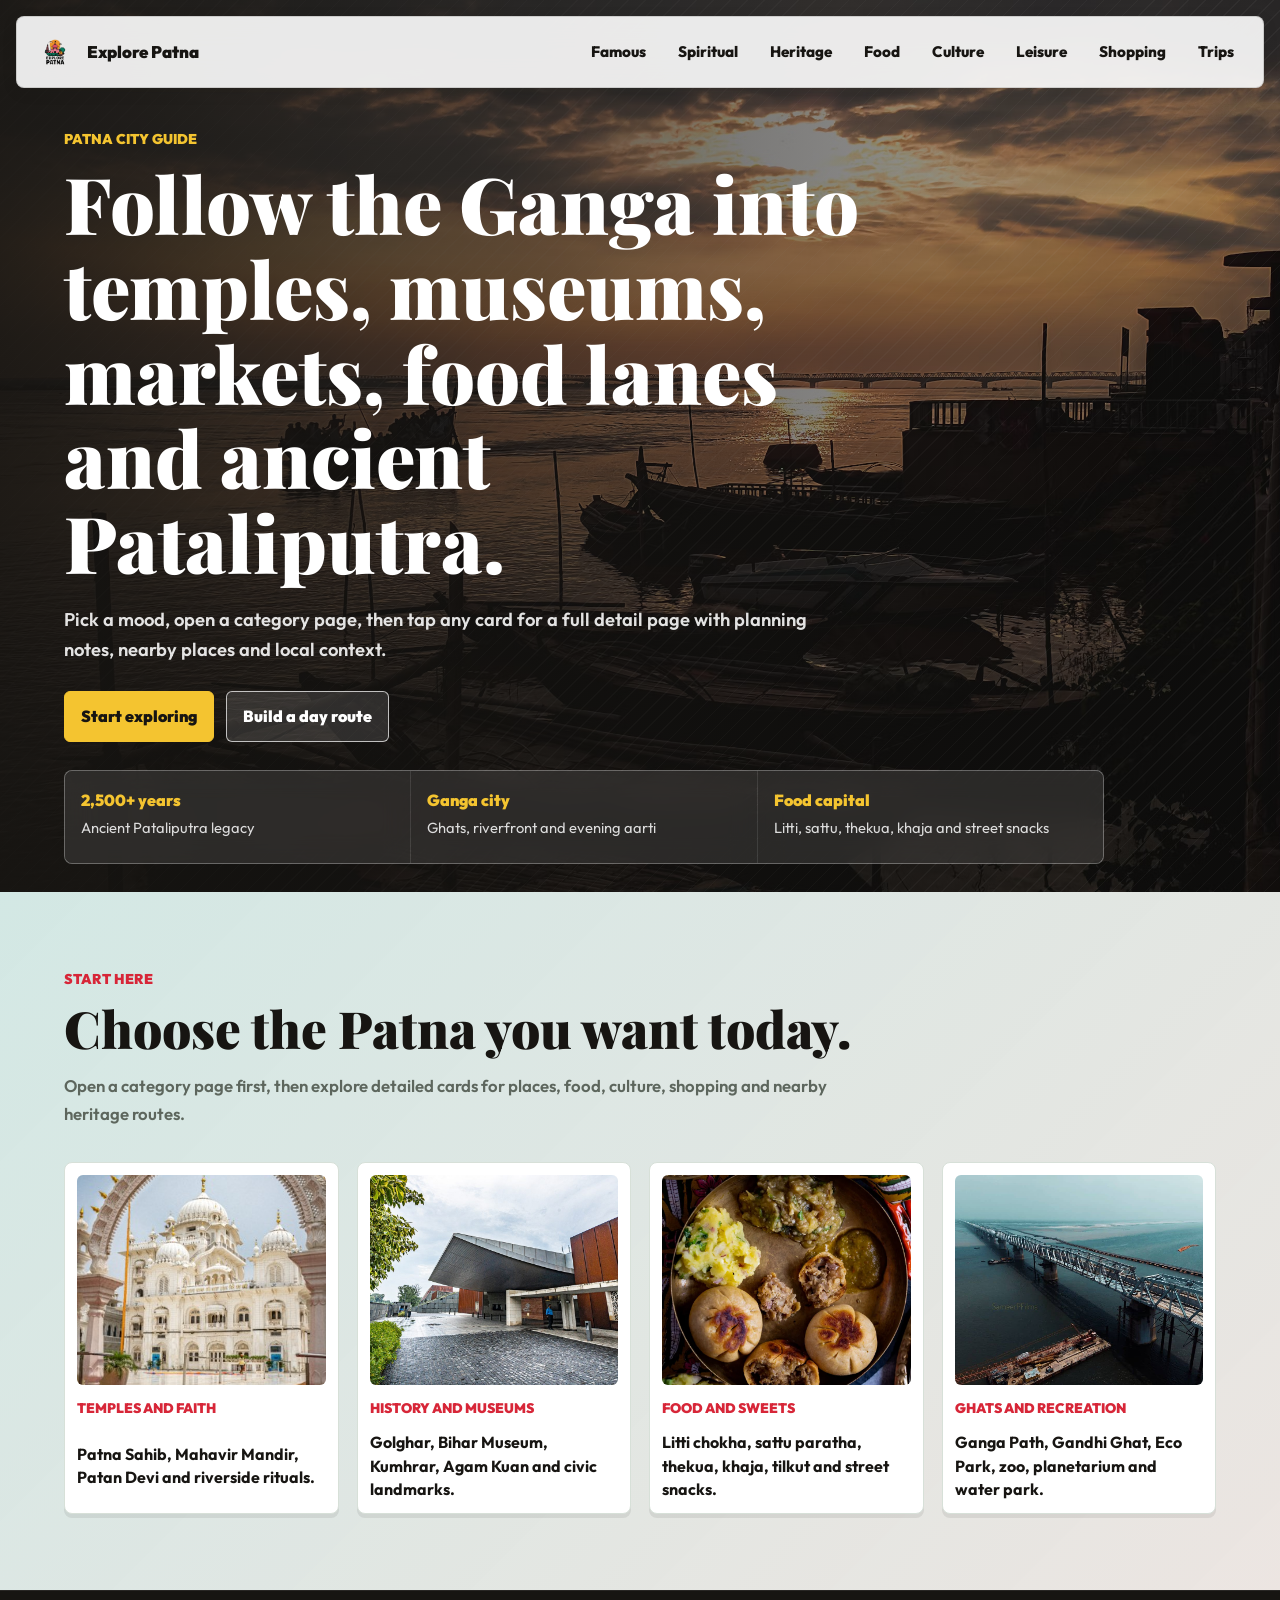
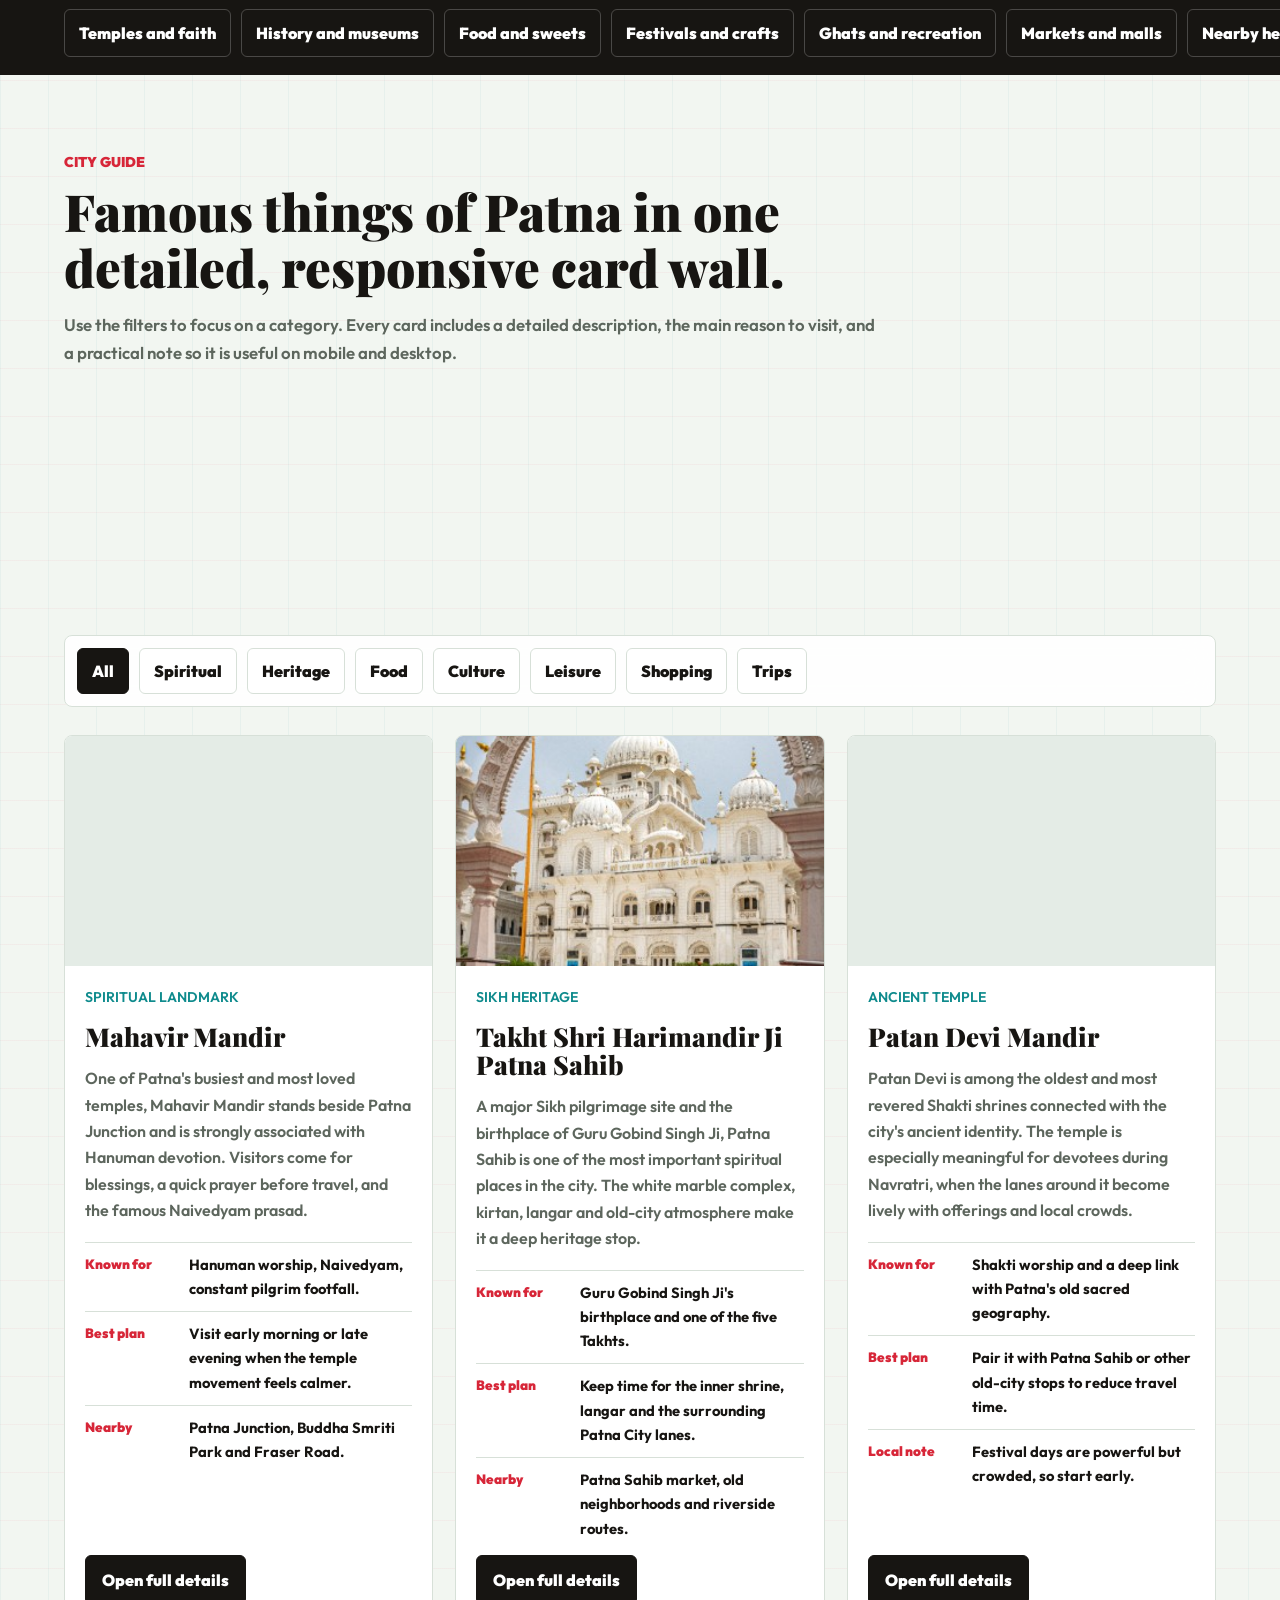
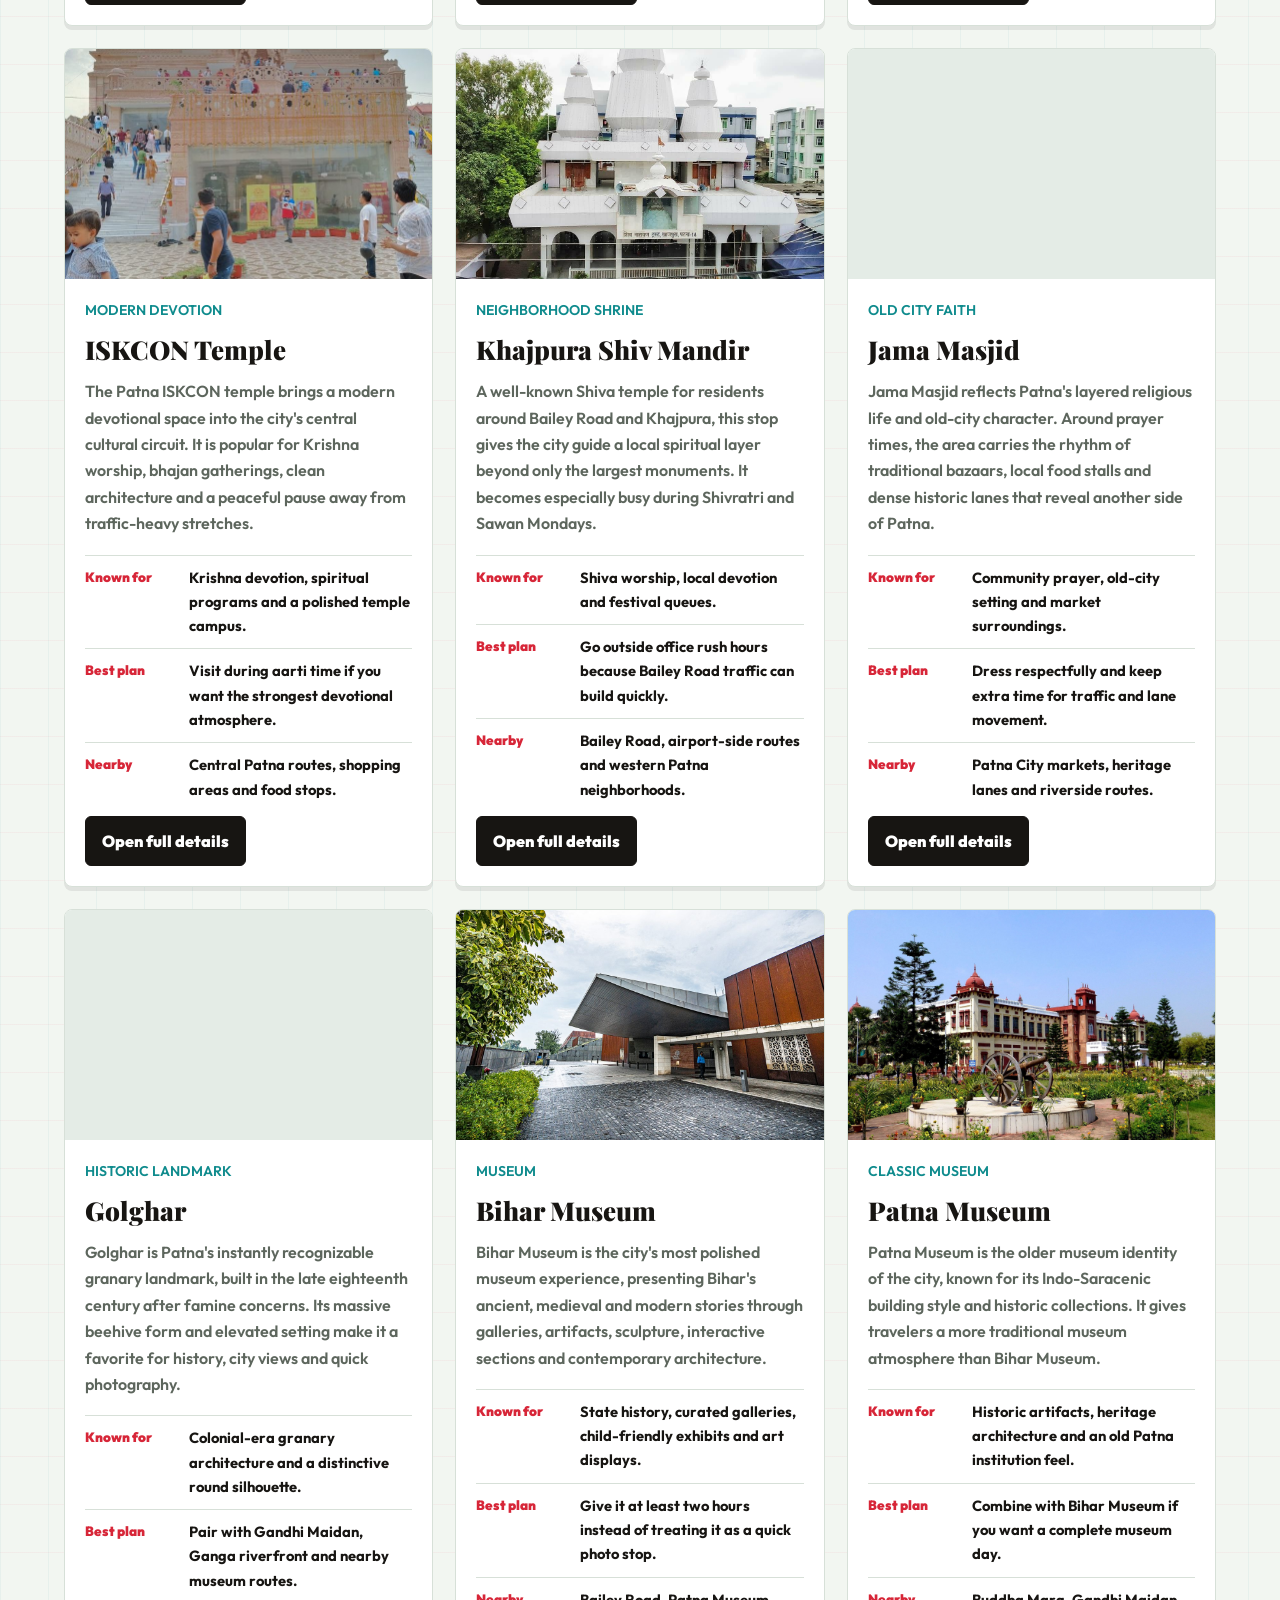
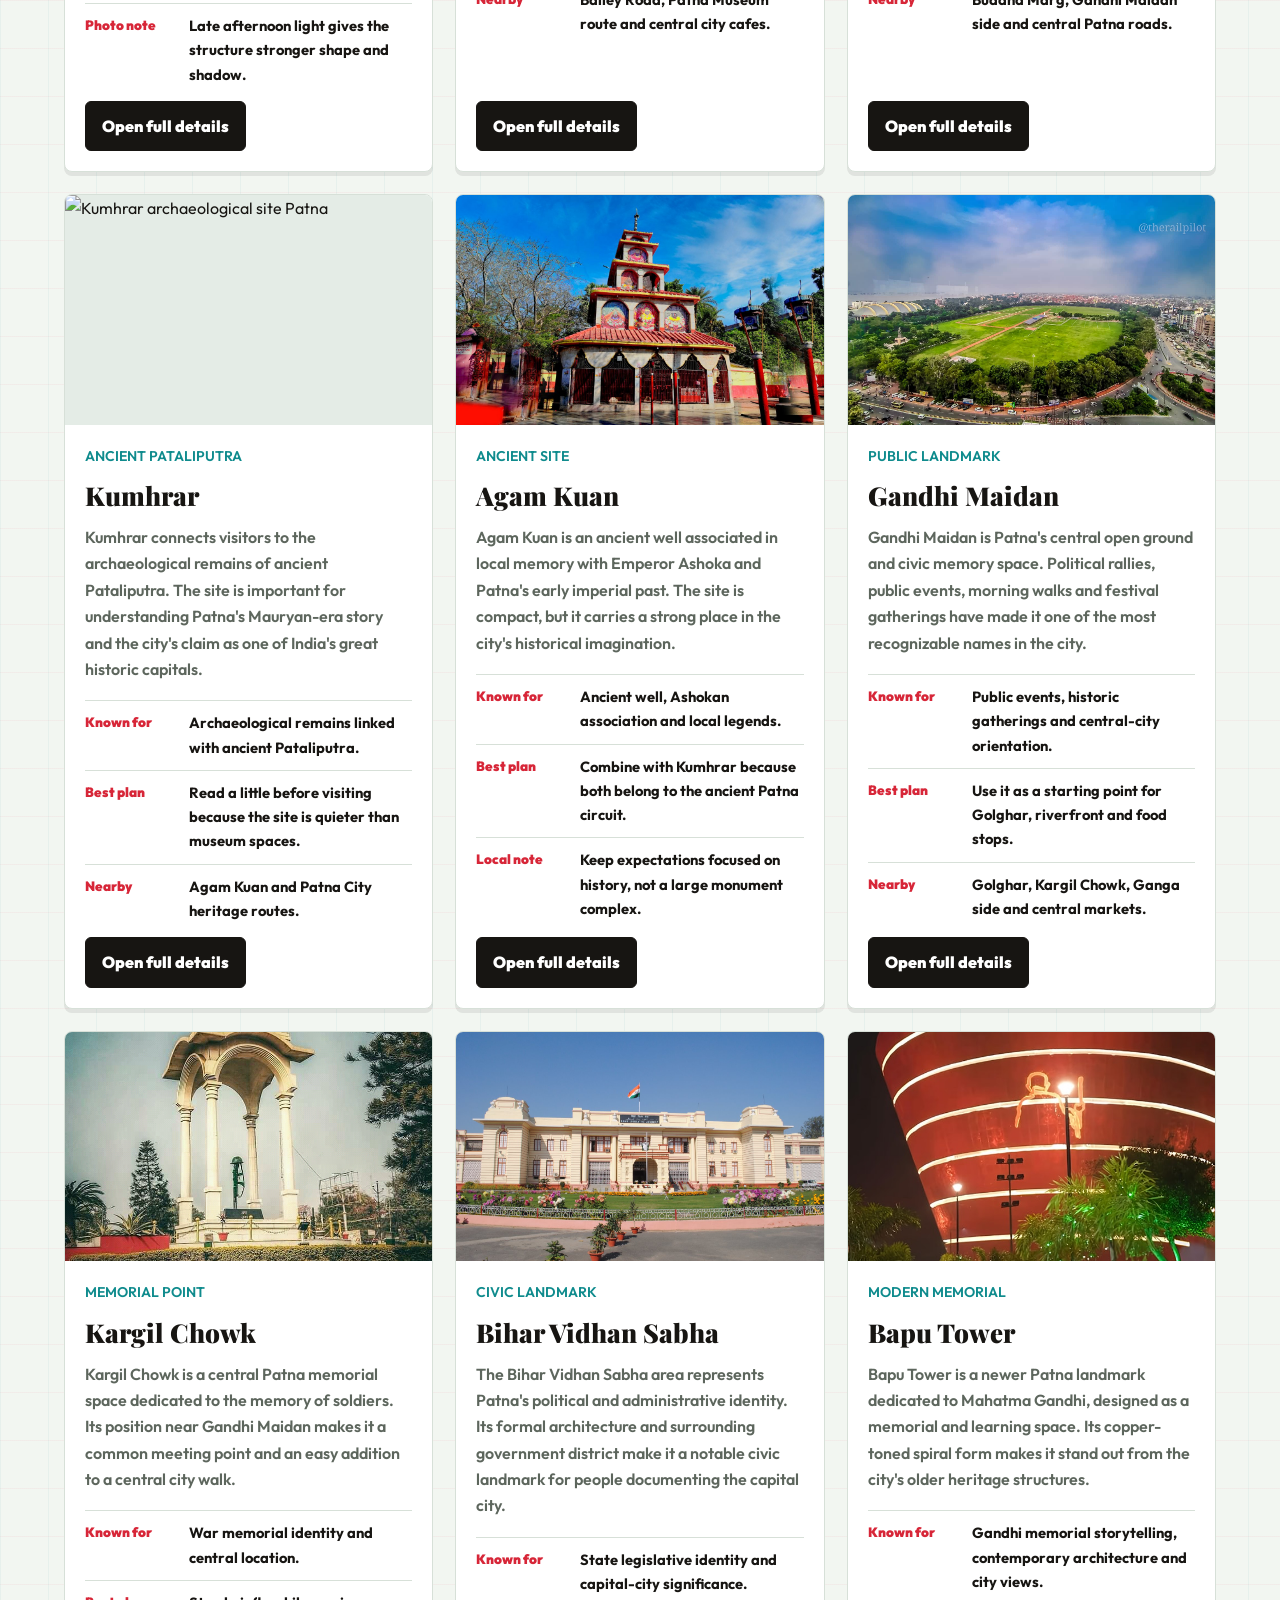
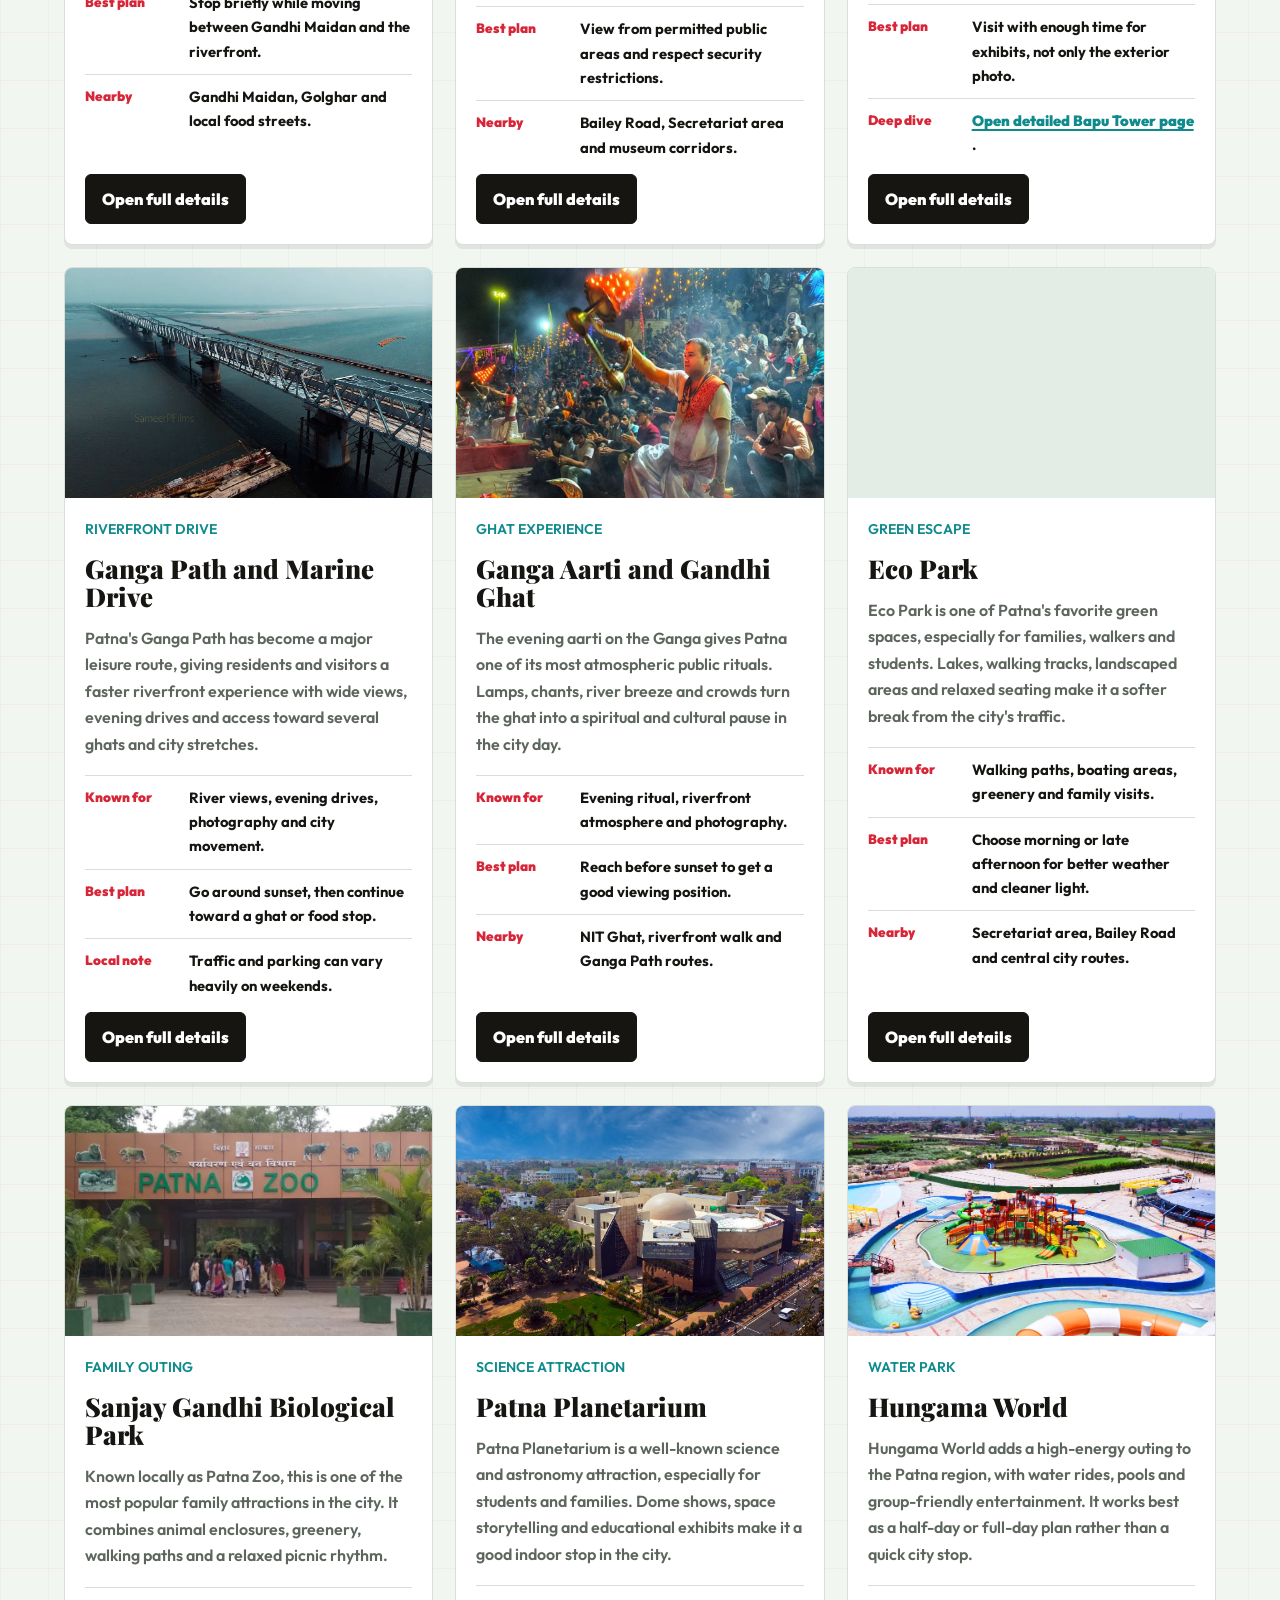
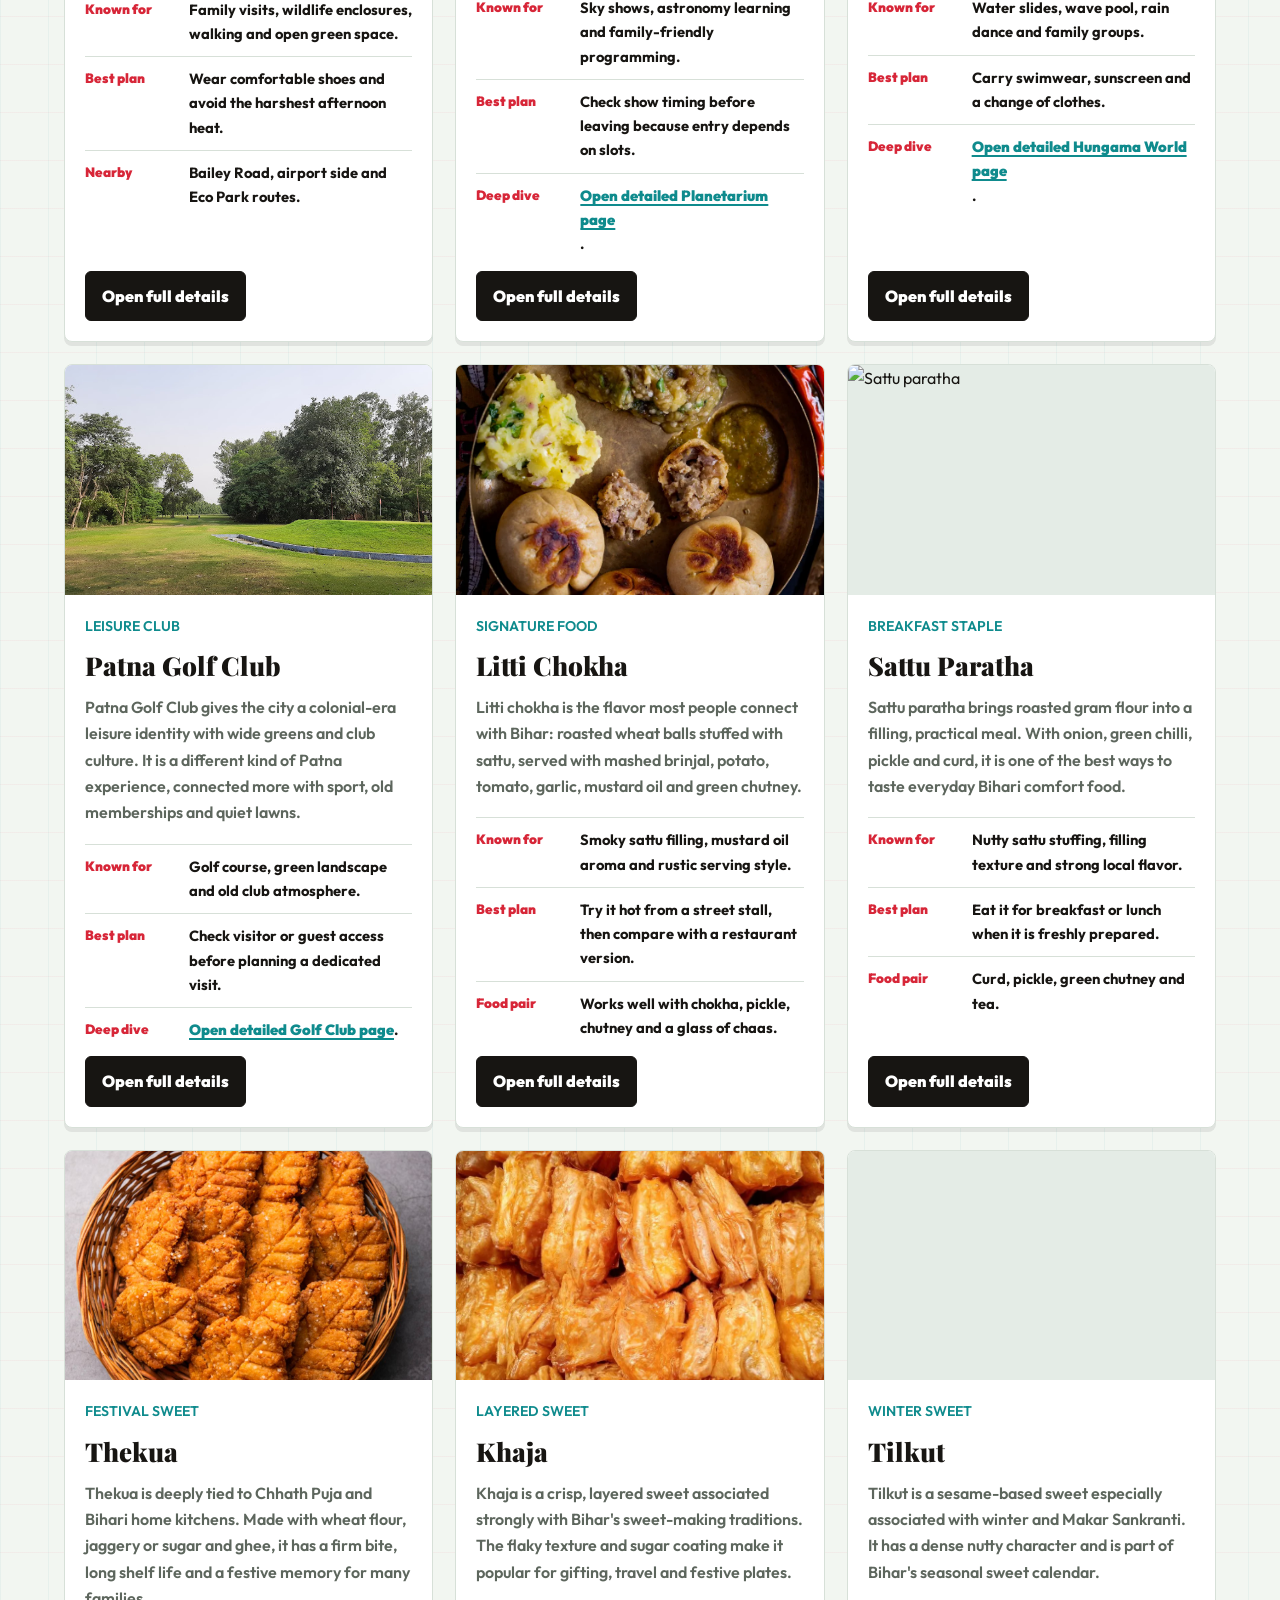
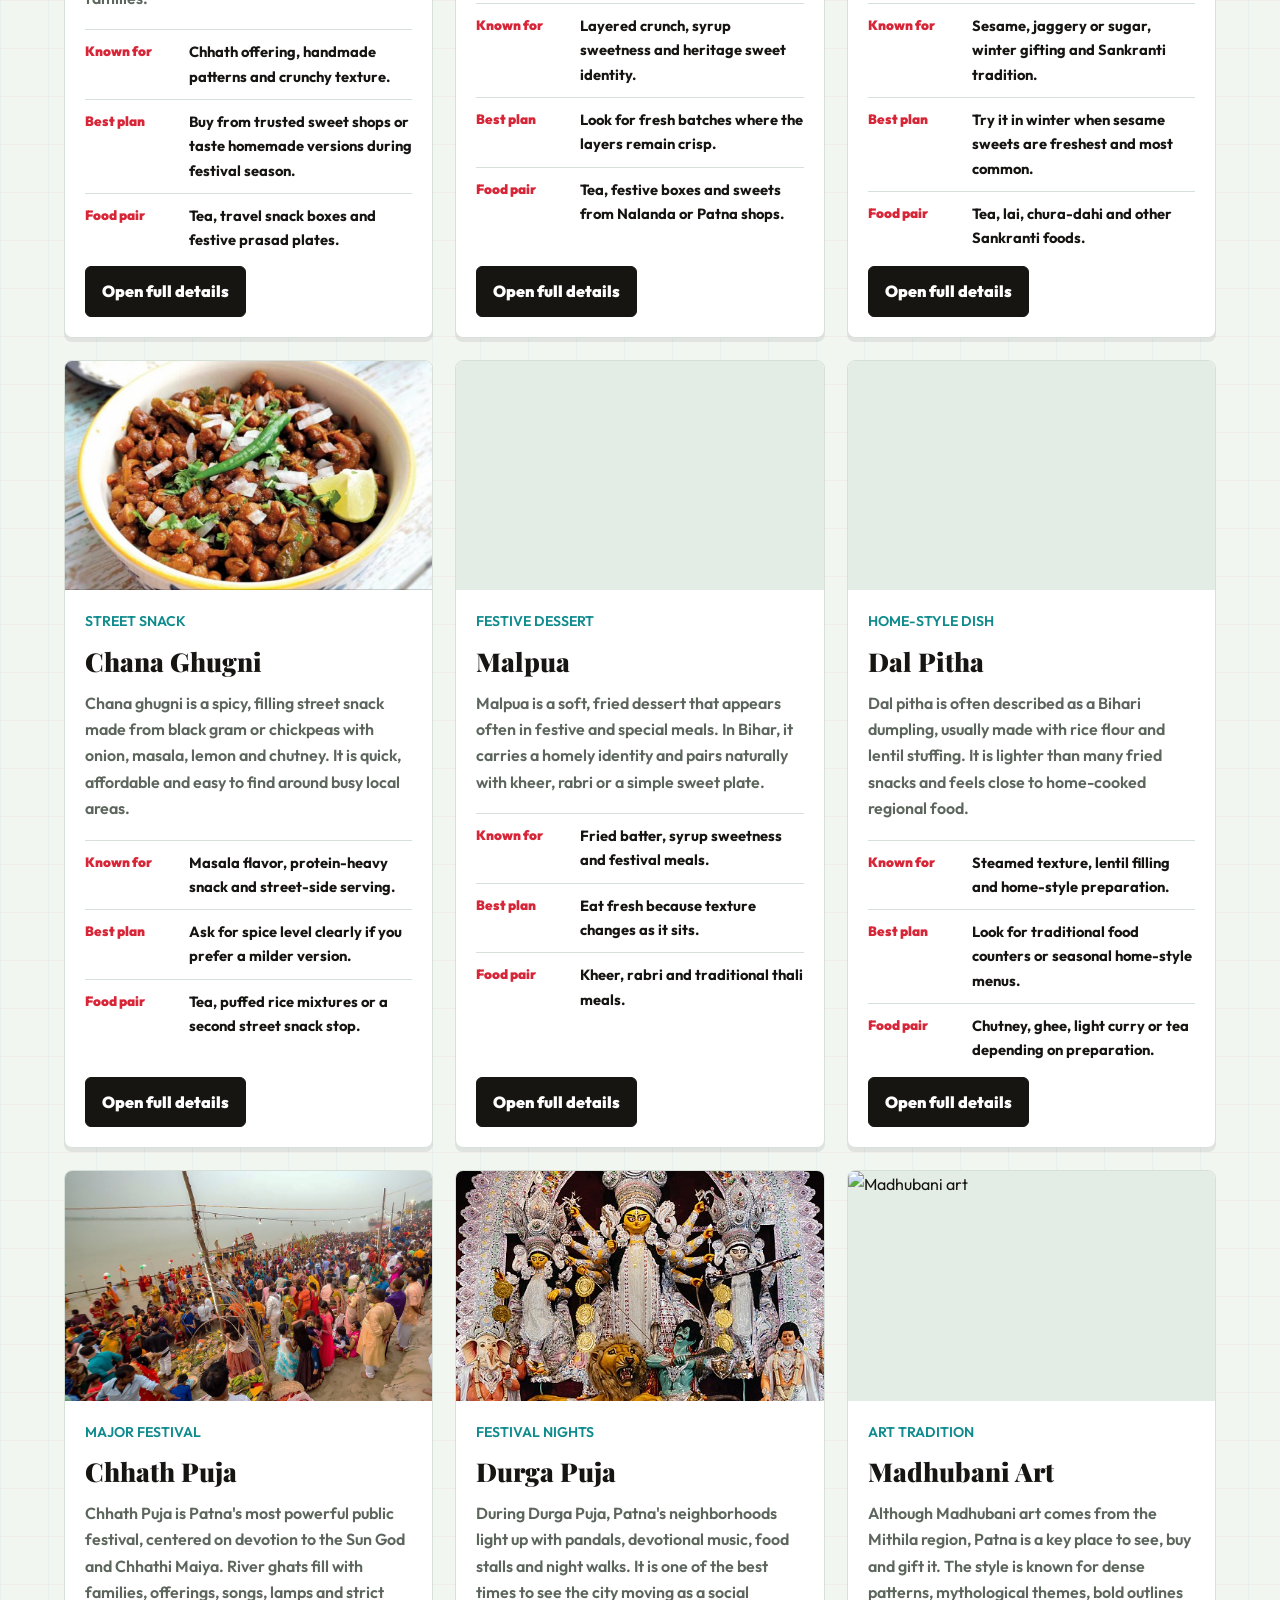
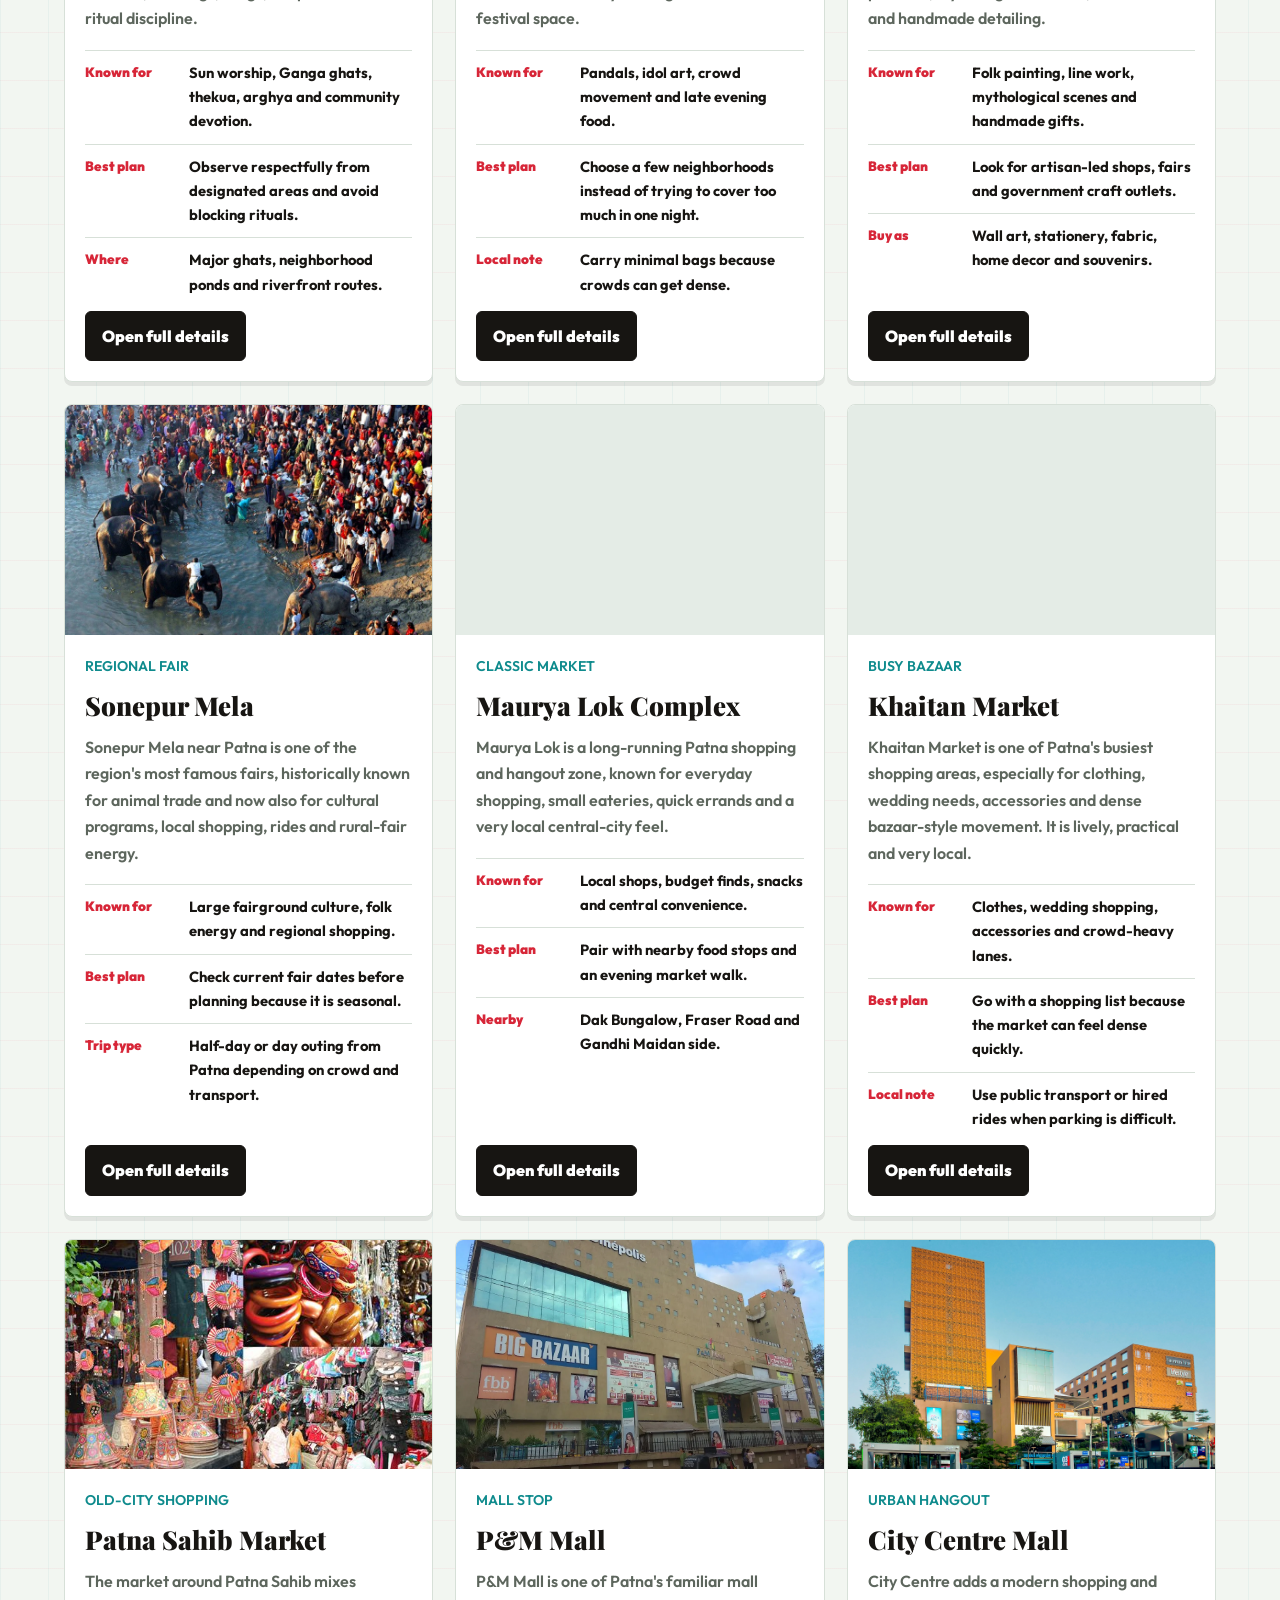
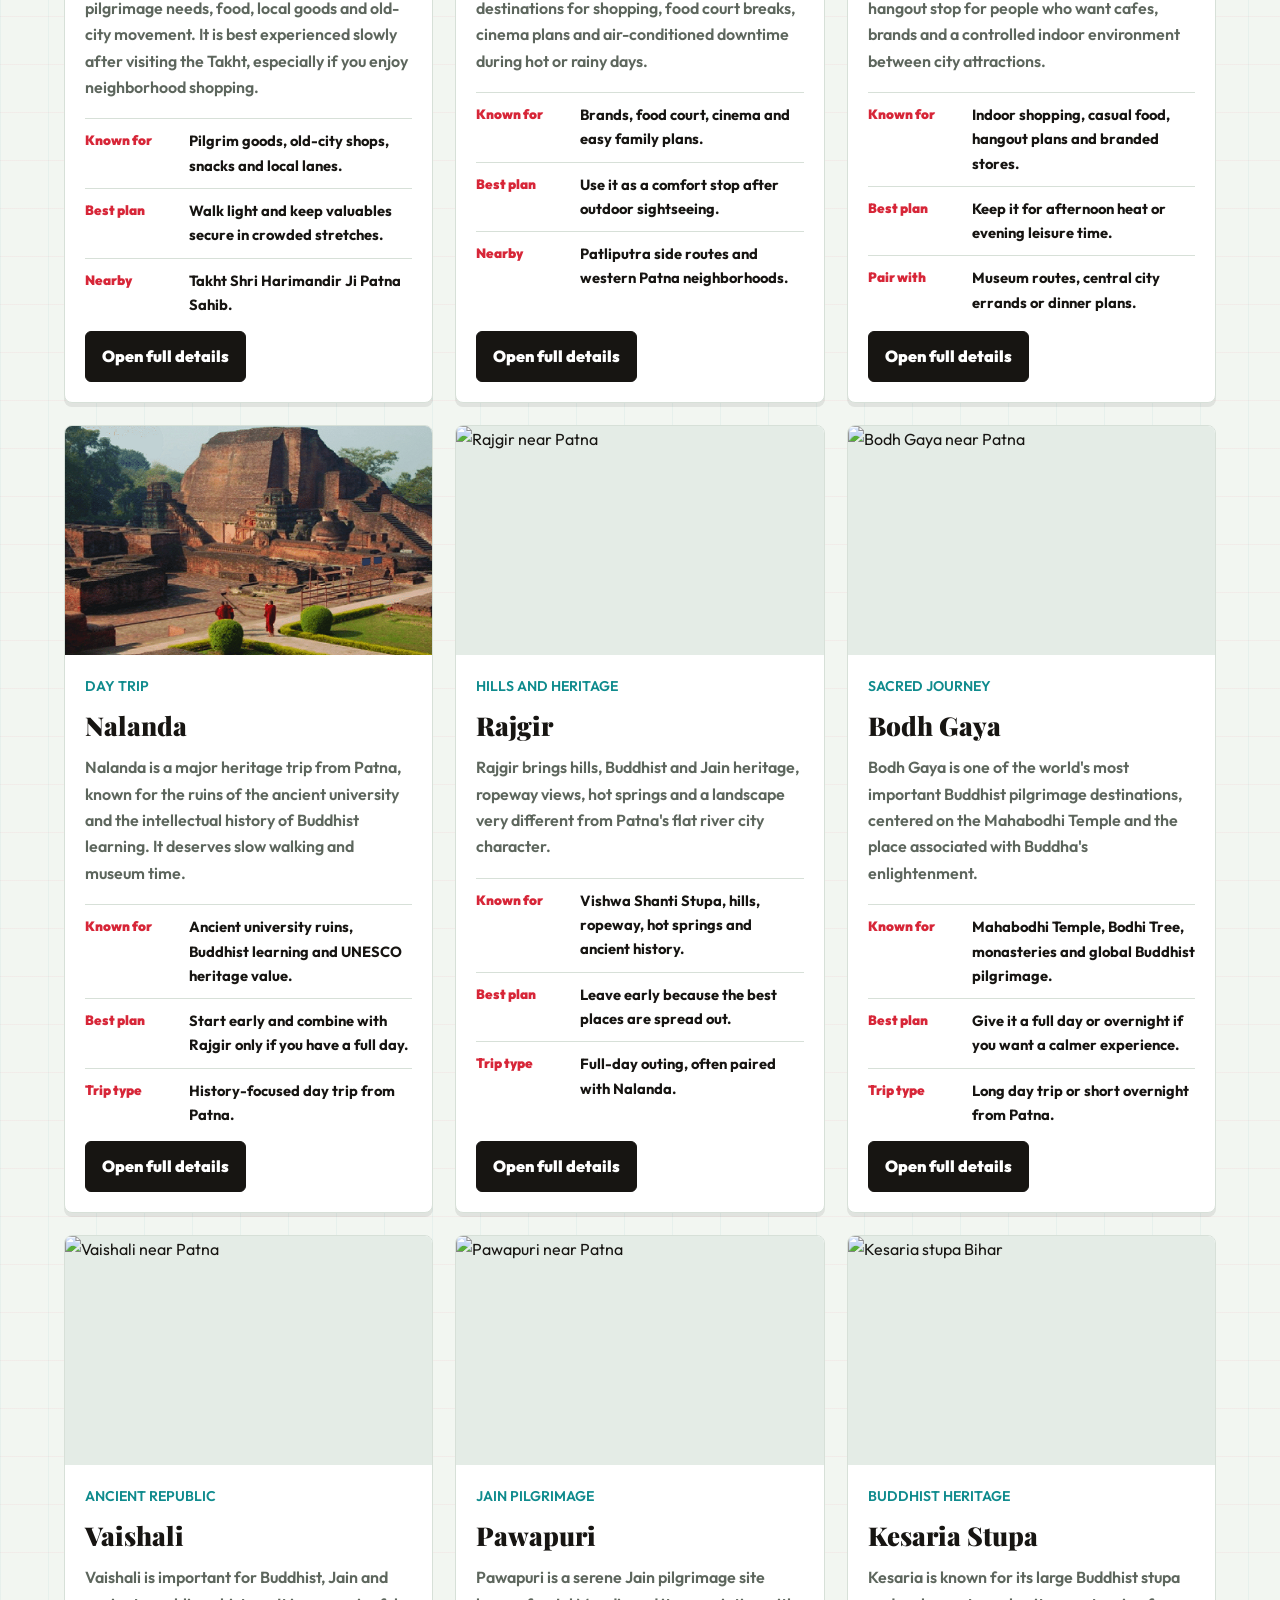
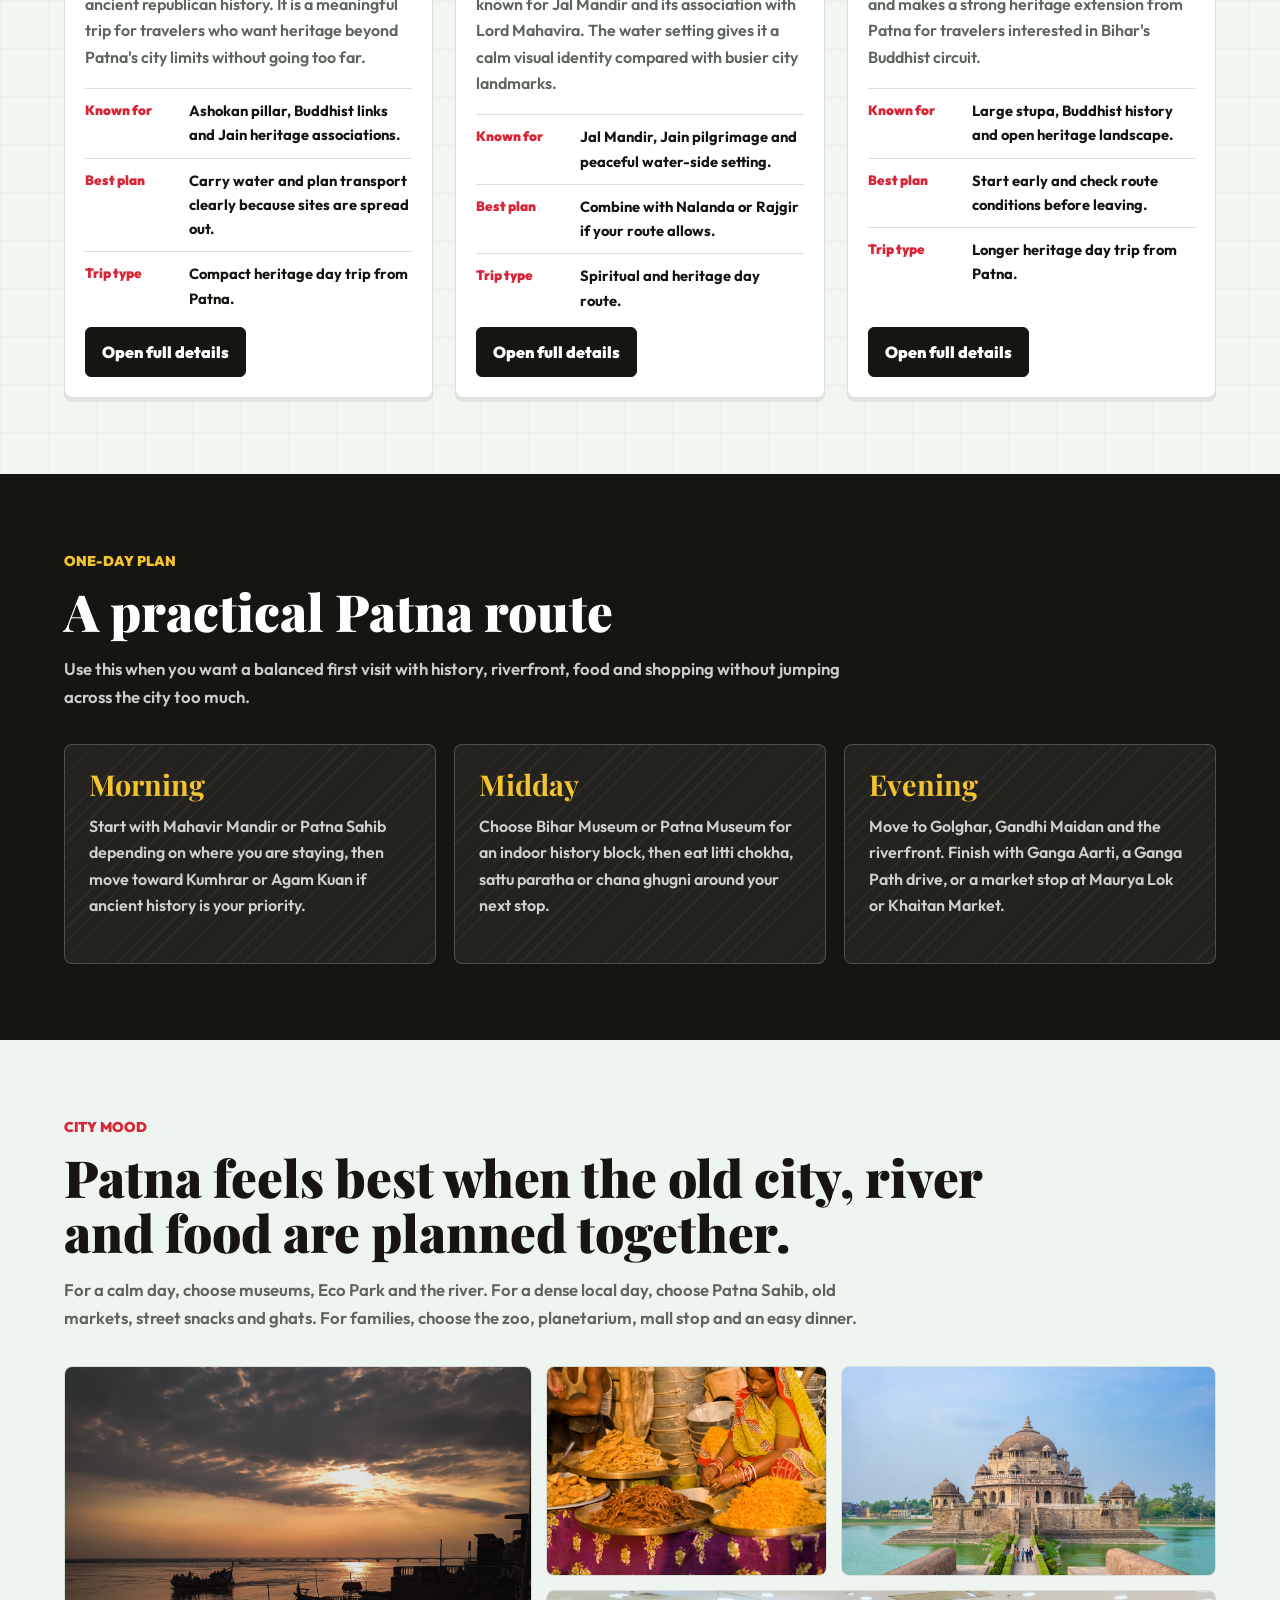
==== commit 5f4c1604: "Update site content: new category pages, styling, and navigation" ====
--- a/index.html
+++ b/index.html
@@ -3,2400 +3,190 @@
 <head>
   <meta charset="UTF-8">
   <meta name="viewport" content="width=device-width, initial-scale=1.0">
-  <meta name="description" content="Discover the beauty and history of Patna, Bihar. Explore spiritual places, historical landmarks, local cuisine, and vibrant culture.">
-  <title>Explore Patna | 2500 Years of History</title>
-
-  <!-- Favicon -->
+  <meta name="description" content="Explore Patna through its famous temples, museums, ghats, food, festivals, shopping streets, recreation spots, and nearby heritage trips.">
+  <title>Explore Patna | Famous Places, Food, Culture and City Guide</title>
   <link rel="icon" type="image/png" href="images/logo_prev_ui.png">
-
-  <!-- Preconnect -->
   <link rel="preconnect" href="https://fonts.googleapis.com">
   <link rel="preconnect" href="https://fonts.gstatic.com" crossorigin>
-
-  <!-- Open Graph / Social Sharing -->
-  <meta property="og:title" content="Explore Patna | 2500 Years of History">
-  <meta property="og:description" content="Discover the beauty and history of Patna, Bihar. Explore spiritual places, historical landmarks, local cuisine, and vibrant culture.">
-  <meta property="og:image" content="images/patna nit.jpg">
-  <meta property="og:type" content="website">
-  <meta name="twitter:card" content="summary_large_image">
-
-  <!-- Structured Data -->
-  <script type="application/ld+json">
-  {
-    "@context": "https://schema.org",
-    "@type": "TouristDestination",
-    "name": "Patna",
-    "description": "Capital of Bihar, India — a 2,500-year-old city with rich spiritual, historical, and culinary heritage.",
-    "geo": { "@type": "GeoCoordinates", "latitude": "25.5941", "longitude": "85.1376" },
-    "touristType": ["Cultural Tourism", "Religious Tourism", "Food Tourism"],
-    "includesAttraction": [
-      { "@type": "TouristAttraction", "name": "Mahavir Mandir" },
-      { "@type": "TouristAttraction", "name": "Golghar" },
-      { "@type": "TouristAttraction", "name": "Bihar Museum" },
-      { "@type": "TouristAttraction", "name": "Takht Shri Patna Sahib" }
-    ]
-  }
-  </script>
-  
-  <!-- Fonts & Icons -->
-  <link href="https://fonts.googleapis.com/css2?family=Outfit:wght@300;400;500;600;700;800;900&family=Playfair+Display:wght@400;600;700;800;900&display=swap" rel="stylesheet">
-  <link rel="stylesheet" href="https://cdnjs.cloudflare.com/ajax/libs/font-awesome/6.4.0/css/all.min.css">
-  
-  <!-- Bootstrap 4.5.2 -->
-  <link href="https://stackpath.bootstrapcdn.com/bootstrap/4.5.2/css/bootstrap.min.css" rel="stylesheet">
+  <link href="https://fonts.googleapis.com/css2?family=Outfit:wght@400;500;600;700;800;900&amp;family=Playfair+Display:wght@700;800;900&amp;display=swap" rel="stylesheet">
   <link rel="stylesheet" href="style.css">
 </head>
 <body>
-  <!-- Reading Progress Bar -->
-  <div class="reading-progress"></div>
+  <header class="site-header" data-header>
+    <a class="brand" href="#home" aria-label="Explore Patna home">
+      <img src="images/logo_prev_ui.png" alt="Explore Patna logo">
+      <span>Explore Patna</span>
+    </a>
+    <button class="menu-toggle" type="button" aria-expanded="false" aria-controls="site-menu" data-menu-toggle>
+      <span class="sr-only">Toggle menu</span>
+    </button>
+    <nav class="site-menu" id="site-menu" data-menu>
+      <a href="#famous">Famous</a>
+      <a href="spiritual.html">Spiritual</a>
+      <a href="heritage.html">Heritage</a>
+      <a href="food.html">Food</a>
+      <a href="culture.html">Culture</a>
+      <a href="leisure.html">Leisure</a>
+      <a href="shopping.html">Shopping</a>
+      <a href="trips.html">Trips</a>
+    </nav>
+  </header>
 
-  <!-- Tikuli Cursor -->
-  <div id="tikuli-cursor"></div>
-  <div id="tikuli-cursor-follower"></div>
-
-  <!-- Preloader -->
-  <div id="preloader">
-    <div class="loader-content">
-      <img src="images/logo_prev_ui.png" alt="Patna" class="loader-logo">
-      <div class="loader-ring"></div>
-      <div class="loader-text">Patna</div>
-    </div>
-  </div>
-
-  <!-- Navigation — Ultra Premium -->
-  <nav class="navbar navbar-expand-lg navbar-light fixed-top">
-    <div class="container-fluid px-4">
-      <a class="navbar-brand" href="#home">
-        <img src="images/logo_prev_ui.png" alt="Explore Patna" class="logo-img">
+  <main>
+    <section class="hero" id="home" aria-label="Patna city introduction">
+      <div class="hero-media"></div>
+      <div class="hero-overlay"></div>
+      <div class="hero-content reveal">
+        <p class="kicker">Patna city guide</p>
+        <h1>Follow the Ganga into temples, museums, markets, food lanes and ancient Pataliputra.</h1>
+        <p class="hero-copy">Pick a mood, open a category page, then tap any card for a full detail page with planning notes, nearby places and local context.</p>
+        <div class="hero-actions">
+          <a class="button primary" href="#start">Start exploring</a>
+          <a class="button secondary" href="#route">Build a day route</a>
+        </div>
+      </div>
+      <div class="city-strip" aria-label="Patna quick facts">
         <div>
-          <span style="display:block;line-height:1;">Explore Patna</span>
-          <span style="font-size:0.55rem;font-weight:500;color:var(--text-muted);letter-spacing:2px;text-transform:uppercase;">Since 490 BCE</span>
+          <strong>2,500+ years</strong>
+          <span>Ancient Pataliputra legacy</span>
         </div>
-      </a>
-      
-      <button class="navbar-toggler border-0" type="button" data-toggle="collapse" data-target="#navbarNav" aria-controls="navbarNav" aria-expanded="false" aria-label="Toggle navigation">
-        <i class="fas fa-bars" style="font-size: 1.3rem; color: var(--primary);"></i>
-      </button>
-      
-      <div class="collapse navbar-collapse" id="navbarNav">
-        <ul class="navbar-nav ml-auto" id="mainTab" role="tablist">
-          <li class="nav-item">
-            <a class="nav-link active" id="home-tab" data-toggle="tab" href="#home" role="tab"><i class="fas fa-compass"></i> Home</a>
-          </li>
-          <li class="nav-item">
-            <a class="nav-link" id="spiritual-tab" data-toggle="tab" href="#spiritual" role="tab"><i class="fas fa-om"></i> Spiritual</a>
-          </li>
-          <li class="nav-item">
-            <a class="nav-link" id="historical-tab" data-toggle="tab" href="#historical" role="tab"><i class="fas fa-landmark"></i> Historical</a>
-          </li>
-          <li class="nav-item">
-            <a class="nav-link" id="foods-tab" data-toggle="tab" href="#foods" role="tab"><i class="fas fa-utensils"></i> Foods</a>
-          </li>
-          <li class="nav-item">
-            <a class="nav-link" id="cultural-tab" data-toggle="tab" href="#cultural" role="tab"><i class="fas fa-masks-theater"></i> Culture</a>
-          </li>
-          <li class="nav-item">
-            <a class="nav-link" id="recreation-tab" data-toggle="tab" href="#recreation" role="tab"><i class="fas fa-tree-city"></i> Recreation</a>
-          </li>
-          <li class="nav-item">
-            <a class="nav-link" id="shopping-tab" data-toggle="tab" href="#shopping" role="tab"><i class="fas fa-bag-shopping"></i> Shopping</a>
-          </li>
-          <li class="nav-item">
-            <a class="nav-link" id="contact-tab" data-toggle="tab" href="#contact" role="tab"><i class="fas fa-paper-plane"></i> Contact</a>
-          </li>
-          <li class="nav-item d-flex align-items-center">
-            <div class="theme-toggle" id="theme-toggle" title="Toggle Dark Mode (Alt+D)" aria-label="Toggle dark mode" role="button" tabindex="0">
-              <i class="fas fa-moon"></i>
-            </div>
-          </li>
-        </ul>
-      </div>
-    </div>
-  </nav>
-  <div class="tab-content" id="nav-tabContent">
-    <div class="tab-pane fade show active" id="home" role="tabpanel" aria-labelledby="home-tab">
-        <!-- Hero Section -->
-        <section class="hero-section">
-          <div class="container">
-            <div class="hero-content">
-              <div class="section-badge" style="background:rgba(255,255,255,0.1);color:rgba(255,255,255,0.9);border:1px solid rgba(255,255,255,0.15);">
-                <i class="fas fa-crown"></i> &nbsp; Est. 490 BCE — The Eternal City
-              </div>
-              <h1 class="hero-title">Experience <span>The Soul of Patna</span></h1>
-              <p class="hero-subtitle">Chronicles of 2,500 Years • Vibrant Traditions • Modern Pulse</p>
-              
-              <div class="tab-navigation">
-                <a href="#spiritual" class="tab-link" data-toggle="tab">
-                  <i class="fa-solid fa-om"></i> Spiritual
-                </a>
-                <a href="#historical" class="tab-link" data-toggle="tab">
-                  <i class="fa-solid fa-landmark-dome"></i> Historical
-                </a>
-                <a href="#foods" class="tab-link" data-toggle="tab">
-                  <i class="fa-solid fa-plate-wheat"></i> Flavors
-                </a>
-                <a href="#cultural" class="tab-link" data-toggle="tab">
-                  <i class="fa-solid fa-masks-theater"></i> Culture
-                </a>
-                <a href="#recreation" class="tab-link" data-toggle="tab">
-                  <i class="fa-solid fa-tree-city"></i> Recreation
-                </a>
-              </div>
-            </div>
-          </div>
-          <div class="scroll-indicator">
-            <i class="fas fa-chevron-down"></i>
-          </div>
-        </section>
-
-           <!-- City Pulse Interactive Dashboard -->
-        <section class="city-pulse-section py-5">
-          <div class="container">
-            <div class="row align-items-end mb-5">
-              <div class="col-lg-8">
-                <span class="section-badge">Live Intelligence</span>
-                <h2 class="section-title">City Pulse Dashboard</h2>
-                <p class="section-subtitle">Real-time data for your perfect Patna exploration</p>
-              </div>
-              <div class="col-lg-4 text-lg-right">
-                <div id="live-clock" class="ultra-clock">00:00:00</div>
-              </div>
-            </div>
-            
-            <div class="row">
-              <!-- Weather & AQI Card -->
-              <div class="col-lg-6 mb-4">
-                <div class="pulse-card glass-morphism">
-                  <div class="pulse-card-header">
-                    <i class="fas fa-meteor"></i>
-                    <span>Atmospheric Status</span>
-                  </div>
-                  <div class="pulse-card-body">
-                    <div class="weather-brief">
-                      <div class="temp-big">32°</div>
-                      <div class="weather-meta">
-                        <div class="condition">CLOUDY SKY</div>
-                        <div class="location"><i class="fas fa-location-dot"></i> Patna, Bihar</div>
-                      </div>
-                      <div class="weather-icon-big">
-                        <i class="fas fa-cloud-sun-ray"></i>
-                      </div>
-                    </div>
-                    <div class="aqi-meter-container mt-4">
-                      <div class="d-flex justify-content-between mb-2">
-                        <span class="font-weight-bold smallest">AQI STATUS</span>
-                        <span class="badge badge-warning">MODERATE (120)</span>
-                      </div>
-                      <div class="aqi-bar">
-                        <div class="aqi-progress" style="width: 55%;"></div>
-                      </div>
-                    </div>
-                  </div>
-                </div>
-              </div>
-              
-              <!-- Festival Countdown Card -->
-              <div class="col-lg-6 mb-4">
-                <div class="pulse-card glass-morphism countdown-card">
-                  <div class="pulse-card-header">
-                    <i class="fas fa-calendar-check"></i>
-                    <span>Next Heritage Event</span>
-                  </div>
-                  <div class="pulse-card-body py-4">
-                    <div class="event-name">Chhath Puja 2026</div>
-                    <div class="countdown-grid mt-3" id="festival-countdown">
-                      <div class="countdown-item">
-                        <span class="days">24</span>
-                        <div class="unit">DAYS</div>
-                      </div>
-                      <div class="countdown-item">
-                        <span class="hours">12</span>
-                        <div class="unit">HRS</div>
-                      </div>
-                      <div class="countdown-item">
-                        <span class="minutes">45</span>
-                        <div class="unit">MINS</div>
-                      </div>
-                    </div>
-                    <div class="mt-4">
-                      <a href="#cultural" class="btn btn-primary btn-sm rounded-pill px-4">See Festival Calendar</a>
-                    </div>
-                  </div>
-                </div>
-              </div>
-            </div>
-          </div>
-        <!-- Find Your Vibe Quiz Section -->
-        <section class="vibe-quiz py-5">
-          <div class="container">
-            <div class="section-header text-center mb-5">
-              <span class="section-badge">Personalized Journey</span>
-              <h2 class="section-title">Find Your Patna Vibe</h2>
-              <p class="section-subtitle">Answer a quick question and we'll reveal your perfect itinerary</p>
-            </div>
-            
-            <div id="vibe-quiz-container" class="quiz-container">
-              <h4 class="font-weight-bold mb-4">What's your preferred mood for the day?</h4>
-              <div class="quiz-options">
-                <div class="quiz-option" onclick="selectVibe('spiritual')">
-                  <span>Peaceful & Divine</span>
-                  <i class="fas fa-om"></i>
-                </div>
-                <div class="quiz-option" onclick="selectVibe('historical')">
-                  <span>Intellectual & Ancient</span>
-                  <i class="fas fa-landmark-dome"></i>
-                </div>
-                <div class="quiz-option" onclick="selectVibe('foodie')">
-                  <span>Savory & Traditional</span>
-                  <i class="fas fa-bowl-food"></i>
-                </div>
-                <div class="quiz-option" onclick="selectVibe('explorer')">
-                  <span>Modern & Vibrant</span>
-                  <i class="fas fa-street-view"></i>
-                </div>
-              </div>
-            </div>
-          </div>
-        </section>
-      
-        <!-- Visitor Stories (Testimonials) -->
-        <section class="reviews-section py-5">
-          <div class="section-pattern"></div>
-          <div class="container">
-            <div class="section-header">
-              <span class="section-badge">Community</span>
-              <h2 class="section-title">Traveler Stories</h2>
-            </div>
-            
-            <div class="row pt-4 justify-content-center">
-              <div class="col-lg-5 mb-4">
-                <div class="card p-5 h-100">
-                  <div class="d-flex align-items-center mb-4">
-                    <div class="bg-primary text-white rounded-circle d-flex align-items-center justify-content-center mr-3" style="width: 60px; height: 60px; font-weight: 900; font-size: 1.2rem;">SC</div>
-                    <div>
-                      <h5 class="mb-0 font-weight-bold">Sujay Chakravarti</h5>
-                      <div class="text-warning small">
-                        <i class="fas fa-star"></i><i class="fas fa-star"></i><i class="fas fa-star"></i><i class="fas fa-star"></i><i class="fas fa-star"></i>
-                      </div>
-                    </div>
-                  </div>
-                  <p class="font-italic" style="font-size: 1.1rem; color: var(--text-muted);">"The Mahavir Mandir was incredibly peaceful. The morning aarti is a must-experience! The energy in the temple is something you won't find anywhere else."</p>
-                  <div class="mt-4 text-primary font-weight-bold small text-uppercase" style="letter-spacing: 1px;">Visited March 2025</div>
-                </div>
-              </div>
-              
-              <div class="col-lg-5 mb-4">
-                <div class="card p-5 h-100">
-                  <div class="d-flex align-items-center mb-4">
-                    <div class="bg-primary text-white rounded-circle d-flex align-items-center justify-content-center mr-3" style="width: 60px; height: 60px; font-weight: 900; font-size: 1.2rem;">NK</div>
-                    <div>
-                      <h5 class="mb-0 font-weight-bold">Nitish Kumar</h5>
-                      <div class="text-warning small">
-                        <i class="fas fa-star"></i><i class="fas fa-star"></i><i class="fas fa-star"></i><i class="fas fa-star"></i><i class="fas fa-star"></i>
-                      </div>
-                    </div>
-                  </div>
-                  <p class="font-italic" style="font-size: 1.1rem; color: var(--text-muted);">"The Litti Chokha at local stalls was the highlight of our trip. Authentic Bihari flavors! Don't miss the street food around Boring Road - it's culinary heaven."</p>
-                  <div class="mt-4 text-primary font-weight-bold small text-uppercase" style="letter-spacing: 1px;">Visited January 2025</div>
-                </div>
-              </div>
-            </div>
-          </div>
-        </section>
-    </div>
-
-    <!-- Spiritual Section -->
-    <div class="tab-pane fade" id="spiritual" role="tabpanel" aria-labelledby="spiritual-tab">
-      <div class="section-pattern"></div>
-      <main class="container">
-        <div class="section-header">
-          <span class="section-badge">Divine Grace</span>
-          <h2 class="section-title">Sacred Sanctuaries</h2>
-          <p class="text-muted lead">Discover the spiritual heart of Patna where diverse faiths converge.</p>
+        <div>
+          <strong>Ganga city</strong>
+          <span>Ghats, riverfront and evening aarti</span>
         </div>
-        
-        <div class="row">
-          <!-- Mahavir Mandir -->
-          <div class="col-lg-4 col-md-6 mb-5">
-            <div class="card h-100">
-              <span class="card-badge">Most Revered</span>
-              <div class="card-img-wrapper">
-                <img src="images/mahavir mandir.jpeg" class="card-img-top" alt="Mahavir Mandir">
-              </div>
-              <div class="card-body">
-                <div class="card-label">Siddhpeeth</div>
-                <h5 class="card-title">Mahavir Mandir</h5>
-                <div class="card-info-row">
-                  <div class="card-info-item"><i class="fas fa-clock"></i> 5 AM - 11 PM</div>
-                  <div class="card-info-item"><i class="fas fa-location-arrow"></i> Near Junction</div>
-                </div>
-                <div class="short-text">
-                  <p class="card-text">One of the holiest Hanuman temples in North India, famous for its 'Naivedyam' sweets and miraculous aura...</p>
-                </div>
-                <div class="full-text">
-                  <p>Mahavir Mandir is one of the most prominent temples dedicated to Lord Hanuman. It is visited by millions of devotees every year. The temple is world-renowned for its 'Naivedyam' laddoos prepared by experts from Tirupati.</p>
-                  <p><strong>Highlights:</strong></p>
-                  <ul>
-                    <li>Floating stones from Ram Setu preserved here</li>
-                    <li>Dual idols of Lord Hanuman (Sankat Mochan & Phaleron)</li>
-                    <li>Significant contribution to social service through cancer hospitals</li>
-                  </ul>
-                  <p><strong>Pro Tip:</strong> Visit during the early morning 'Aarti' for a soul-stirring experience.</p>
-                </div>
-                <button class="read-more-btn mt-auto">Explore Details <i class="fas fa-arrow-right"></i></button>
-              </div>
-            </div>
-          </div>
-
-          <!-- Patan Devi -->
-          <div class="col-lg-4 col-md-6 mb-5">
-            <div class="card h-100">
-              <span class="card-badge">Shakti Peeth</span>
-              <div class="card-img-wrapper">
-                <img src="images/image copy.png" class="card-img-top" alt="Patan Devi Mandir">
-              </div>
-              <div class="card-body">
-                <div class="card-label">Ancient Roots</div>
-                <h5 class="card-title">Patan Devi Mandir</h5>
-                <div class="card-info-row">
-                  <div class="card-info-item"><i class="fas fa-calendar"></i> Navratri Special</div>
-                  <div class="card-info-item"><i class="fas fa-map"></i> Patna City</div>
-                </div>
-                <div class="short-text">
-                  <p class="card-text">The deity after whom the city is named. It is one of the 51 Shakti Peethas of Goddess Sati...</p>
-                </div>
-                <div class="full-text">
-                  <p>Patan Devi is considered the presiding deity of Patna. The temple complex consists of 'Bari Patan Devi' and 'Chhoti Patan Devi'. It is a site of immense mythological importance.</p>
-                  <p><strong>History:</strong></p>
-                  <ul>
-                    <li>Believed to be the place where the right thigh of Goddess Sati fell</li>
-                    <li>Ancient architecture with intricately carved stone idols</li>
-                    <li>Center of Tantric and Vedic worship for centuries</li>
-                  </ul>
-                </div>
-                <button class="read-more-btn mt-auto">Explore Details <i class="fas fa-arrow-right"></i></button>
-              </div>
-            </div>
-          </div>
-
-          <!-- Patna Sahib -->
-          <div class="col-lg-4 col-md-6 mb-5">
-            <div class="card h-100">
-              <span class="card-badge">Global Pilgrimage</span>
-              <div class="card-img-wrapper">
-                <img src="images/harmandir.jpeg" class="card-img-top" alt="Takht Shri Harimandir Ji">
-              </div>
-              <div class="card-body">
-                <div class="card-label">Birthplace</div>
-                <h5 class="card-title">Takht Shri Patna Sahib</h5>
-                <div class="card-info-row">
-                  <div class="card-info-item"><i class="fas fa-sun"></i> Open 24/7</div>
-                  <div class="card-info-item"><i class="fas fa-utensils"></i> Langar Service</div>
-                </div>
-                <div class="short-text">
-                  <p class="card-text">The birthplace of the 10th Sikh Guru, Guru Gobind Singh Ji, and one of the five Takhts of Sikhism...</p>
-                </div>
-                <div class="full-text">
-                  <p>Takht Sri Patna Sahib was built by Maharaja Ranjit Singh to commemorate the birthplace of Guru Gobind Singh Ji. It is a stunning example of white marble architecture and spiritual serenity.</p>
-                </div>
-                <button class="read-more-btn mt-auto">Explore Details <i class="fas fa-arrow-right"></i></button>
-              </div>
-            </div>
-          </div>
-
-          <!-- ISKCON -->
-          <div class="col-lg-4 col-md-6 mb-5">
-            <div class="card h-100">
-              <span class="card-badge">Modern Marvel</span>
-              <div class="card-img-wrapper">
-                <img src="images/iskon temple.jpg" class="card-img-top" alt="ISKCON Temple">
-              </div>
-              <div class="card-body">
-                <div class="card-label">Vedic Center</div>
-                <h5 class="card-title">ISKCON Patna</h5>
-                <div class="card-info-row">
-                  <div class="card-info-item"><i class="fas fa-music"></i> Kirtans</div>
-                  <div class="card-info-item"><i class="fas fa-leaf"></i> Govinda's</div>
-                </div>
-                <div class="short-text">
-                  <p class="card-text">The 'Sri Sri Radha Banke Bihari Ji' Mandir is a magnificent Vedic cultural center in the heart of the city...</p>
-                </div>
-                <button class="read-more-btn mt-auto">Explore Details <i class="fas fa-arrow-right"></i></button>
-              </div>
-            </div>
-          </div>
-
-          <!-- Jama Masjid -->
-          <div class="col-lg-4 col-md-6 mb-5">
-            <div class="card h-100">
-              <span class="card-badge">Heritage Site</span>
-              <div class="card-img-wrapper">
-                <img src="images/jama masjid.jpg" class="card-img-top" alt="Jama Masjid">
-              </div>
-              <div class="card-body">
-                <div class="card-label">Mughal Era</div>
-                <h5 class="card-title">Jama Masjid</h5>
-                <div class="card-info-row">
-                  <div class="card-info-item"><i class="fas fa-mosque"></i> Historic</div>
-                  <div class="card-info-item"><i class="fas fa-users"></i> Large Capacity</div>
-                </div>
-                <div class="short-text">
-                  <p class="card-text">A symbol of Islamic heritage in Patna, featuring grand domes and minarets dating back centuries...</p>
-                </div>
-                <button class="read-more-btn mt-auto">Explore Details <i class="fas fa-arrow-right"></i></button>
-              </div>
-            </div>
-          </div>
-          <!-- Panch Mukhi Hanuman (Moved inside) -->
-          <div class="col-lg-4 col-md-6 mb-5">
-            <div class="card h-100">
-              <span class="card-badge">Divine View</span>
-              <div class="card-img-wrapper">
-                <img src="images/panchmukhihanuman mandir.jpeg" class="card-img-top" alt="Panch Mukhi Hanuman Mandir">
-              </div>
-              <div class="card-body">
-                <div class="card-label">Boring Road Area</div>
-                <h5 class="card-title">Panch Mukhi Hanuman</h5>
-                <div class="card-info-row">
-                  <div class="card-info-item"><i class="fas fa-gem"></i> Five-Faced Idol</div>
-                  <div class="card-info-item"><i class="fas fa-calendar"></i> Tue/Sat Special</div>
-                </div>
-                <div class="short-text">
-                  <p class="card-text">A unique shrine housing the powerful Panch-Mukhi (five-faced) form of Lord Hanuman, known for spiritual protection...</p>
-                </div>
-                <button class="read-more-btn mt-auto">Explore Details <i class="fas fa-arrow-right"></i></button>
-              </div>
-            </div>
-          </div>
-
-          <!-- Ganga Aarti -->
-          <div class="col-lg-4 col-md-6 mb-5">
-            <div class="card h-100">
-              <span class="card-badge">Must See</span>
-              <div class="card-img-wrapper">
-                <img src="images/ganga-aarti.png" class="card-img-top" alt="Ganga Aarti Patna" loading="lazy">
-              </div>
-              <div class="card-body">
-                <div class="card-label">Collectorate Ghat</div>
-                <h5 class="card-title">Ganga Aarti</h5>
-                <div class="card-info-row">
-                  <div class="card-info-item"><i class="fas fa-fire"></i> Evening Ritual</div>
-                  <div class="card-info-item"><i class="fas fa-clock"></i> 6:30 PM Daily</div>
-                </div>
-                <div class="short-text">
-                  <p class="card-text">The mesmerizing evening aarti on the banks of the Ganges, where priests perform the sacred fire ritual with massive brass lamps...</p>
-                </div>
-                <div class="full-text">
-                  <p>Inspired by the Varanasi tradition, Patna's Ganga Aarti at Collectorate Ghat has become a spiritual magnet for thousands of devotees.</p>
-                  <p><strong>Experience:</strong></p>
-                  <ul>
-                    <li>Multi-flame brass lamp ceremony with chanting</li>
-                    <li>Floating diyas on the Ganges — deeply moving</li>
-                    <li>Best during Chhath Puja and Kartik Purnima</li>
-                    <li>Free entry, arrive 30 min early for front row</li>
-                  </ul>
-                </div>
-                <button class="read-more-btn mt-auto">Explore Details <i class="fas fa-arrow-right"></i></button>
-              </div>
-            </div>
-          </div>
-
-          <!-- Maa Siddheshwari Temple -->
-          <div class="col-lg-4 col-md-6 mb-5">
-            <div class="card h-100">
-              <span class="card-badge">Shakti Peeth</span>
-              <div class="card-img-wrapper">
-                <img src="images/Maa Siddheshwari Kali Mandir.jpg" class="card-img-top" alt="Siddheshwari Temple Patna" loading="lazy">
-              </div>
-              <div class="card-body">
-                <div class="card-label">Old Patna City</div>
-                <h5 class="card-title">Siddheshwari Temple</h5>
-                <div class="card-info-row">
-                  <div class="card-info-item"><i class="fas fa-star"></i> Shakti Peeth</div>
-                  <div class="card-info-item"><i class="fas fa-calendar"></i> Navaratri Special</div>
-                </div>
-                <div class="short-text">
-                  <p class="card-text">An ancient Shakti Peeth dedicated to Goddess Siddheshwari, believed to be one of the 51 sacred seats of the goddess...</p>
-                </div>
-                <button class="read-more-btn mt-auto">Explore Details <i class="fas fa-arrow-right"></i></button>
-              </div>
-            </div>
-          </div>
-        </div>
-      </main>
-    </div>
-
-    <!-- Historical Section -->
-    <div class="tab-pane fade" id="historical" role="tabpanel" aria-labelledby="historical-tab">
-      <div class="section-pattern madhubani-pattern"></div>
-      <main class="container py-5">
-        <div class="section-header text-center mb-5">
-          <span class="section-badge">Legacy of Empires</span>
-          <h2 class="section-title">The Pataliputra Timeline</h2>
-          <p class="section-subtitle">2,500 years of power, wisdom, and revolution condensed into a journey</p>
-        </div>
-
-        <!-- Heritage Timeline -->
-        <div class="heritage-timeline mb-5 p-4">
-          <div class="timeline-item left">
-            <div class="timeline-content">
-              <div class="card-label">490 BCE</div>
-              <h4 class="font-weight-bold">Foundation of Pataligrama</h4>
-              <p class="small text-muted">King Ajatashatru builds a fort near the confluence of the Ganges and Son rivers, marking the birth of a world capital.</p>
-            </div>
-          </div>
-          <div class="timeline-item right">
-            <div class="timeline-content">
-              <div class="card-label">321 BCE</div>
-              <h4 class="font-weight-bold">The Mauryan Peak</h4>
-              <p class="small text-muted">Chandragupta Maurya and Ashoka the Great transform Pataliputra into one of the largest cities in the ancient world.</p>
-            </div>
-          </div>
-          <div class="timeline-item left">
-            <div class="timeline-content">
-              <div class="card-label">320 CE</div>
-              <h4 class="font-weight-bold">Gupta Golden Age</h4>
-              <p class="small text-muted">The city becomes a hub of science and art. Aryabhata records astronomical marvels while teaching at Nalanda nearby.</p>
-            </div>
-          </div>
-          <div class="timeline-item right">
-            <div class="timeline-content">
-              <div class="card-label">1541 CE</div>
-              <h4 class="font-weight-bold">Sher Shah Suri Arrival</h4>
-              <p class="small text-muted">The great Afghan ruler revives the city, renames it 'Patna', and builds the iconic mosque that still stands today.</p>
-            </div>
-          </div>
-          <div class="timeline-item left">
-            <div class="timeline-content">
-              <div class="card-label">1786 CE</div>
-              <h4 class="font-weight-bold">The Colonial Era</h4>
-              <p class="small text-muted">The British East India Company builds the Golghar. Patna becomes a vital trade hub for opium and indigo.</p>
-            </div>
-          </div>
-          <div class="timeline-item right">
-            <div class="timeline-content">
-              <div class="card-label">2026 CE</div>
-              <h4 class="font-weight-bold">Patna Modernity</h4>
-              <p class="small text-muted">A vibrant metropolis blending skyscrapers with stupas, ready to welcome the world with digital heritage tools.</p>
-            </div>
-          </div>
-        </div>
-
-        <div class="section-header mt-5">
-          <span class="section-badge">Exploration</span>
-          <h2 class="section-title">Historical Landmarks</h2>
-        </div>
-        <div class="row">
-          <!-- Golghar -->
-          <div class="col-lg-4 col-md-6 mb-5">
-            <div class="card h-100">
-              <span class="card-badge">City Icon</span>
-              <div class="card-img-wrapper has-lens">
-                <img src="images/golghar.jpeg" class="card-img-top" alt="Golghar">
-                <img src="images/golghar.jpeg" class="lens-image-after" style="filter: grayscale(1) sepia(0.5);" alt="Golghar Heritage">
-                <div class="lens-label">Hover for Heritage View</div>
-              </div>
-              <div class="card-body">
-                <div class="card-label">Year 1786</div>
-                <h5 class="card-title">Golghar</h5>
-                <div class="card-info-row">
-                  <div class="card-info-item"><i class="fas fa-stairs"></i> 145 Steps</div>
-                  <div class="card-info-item"><i class="fas fa-ticket"></i> ₹15 Entry</div>
-                </div>
-                <div class="short-text">
-                  <p class="card-text">The beehive granary that defined Patna's skyline for centuries, offering views of the GANGA and the city...</p>
-                </div>
-                <button class="read-more-btn mt-auto">History Hub <i class="fas fa-arrow-right"></i></button>
-              </div>
-            </div>
-          </div>
-
-          <!-- Agam Kuan -->
-          <div class="col-lg-4 col-md-6 mb-5">
-            <div class="card h-100">
-              <span class="card-badge">Mysterious</span>
-              <div class="card-img-wrapper">
-                <img src="images/agam kuan 1.jpeg" class="card-img-top" alt="Agam Kuan">
-              </div>
-              <div class="card-body">
-                <div class="card-label">Mauryan Era</div>
-                <h5 class="card-title">Agam Kuan</h5>
-                <div class="card-info-row">
-                  <div class="card-info-item"><i class="fas fa-water"></i> 105ft Deep</div>
-                  <div class="card-info-item"><i class="fas fa-landmark"></i> Ancient Relic</div>
-                </div>
-                <div class="short-text">
-                  <p class="card-text">Emperor Ashoka's legendary "Hell on Earth," this well is one of the oldest archaeological sites in India...</p>
-                </div>
-                <button class="read-more-btn mt-auto">History Hub <i class="fas fa-arrow-right"></i></button>
-              </div>
-            </div>
-          </div>
-
-          <!-- Patna Museum -->
-          <div class="col-lg-4 col-md-6 mb-5">
-            <div class="card h-100">
-              <span class="card-badge">Heritage Portal</span>
-              <div class="card-img-wrapper">
-                <img src="images/patna museum.jpg" class="card-img-top" alt="Patna Museum">
-              </div>
-              <div class="card-body">
-                <div class="card-label">State Hub</div>
-                <h5 class="card-title">Patna Museum</h5>
-                <div class="card-info-row">
-                  <div class="card-info-item"><i class="fas fa-coins"></i> 50k+ Artifacts</div>
-                  <div class="card-info-item"><i class="fas fa-ticket"></i> Multi-tier Entry</div>
-                </div>
-                <div class="short-text">
-                  <p class="card-text">Commonly known as 'Jadu Ghar', this museum preserves the treasures of Pataliputra and Mauryan gold...</p>
-                </div>
-                <button class="read-more-btn mt-auto">History Hub <i class="fas fa-arrow-right"></i></button>
-              </div>
-            </div>
-          </div>
-
-          <!-- Bihar Museum -->
-          <div class="col-lg-4 col-md-6 mb-5">
-            <div class="card h-100">
-              <span class="card-badge">World Class</span>
-              <div class="card-img-wrapper">
-                <img src="images/bihar museum.jpeg" class="card-img-top" alt="Bihar Museum">
-              </div>
-              <div class="card-body">
-                <div class="card-label">Modern Marvel</div>
-                <h5 class="card-title">Bihar Museum</h5>
-                <div class="card-info-row">
-                  <div class="card-info-item"><i class="fas fa-ticket"></i> ₹100 Entry</div>
-                  <div class="card-info-item"><i class="fas fa-calendar"></i> 10AM - 5PM</div>
-                </div>
-                <div class="short-text">
-                  <p class="card-text">A state-of-the-art museum designed by Maki & Associates, telling the story of Bihar from prehistory to today...</p>
-                </div>
-                <button class="read-more-btn mt-auto">History Hub <i class="fas fa-arrow-right"></i></button>
-              </div>
-            </div>
-          </div>
-
-          <!-- Gandhi Maidan -->
-          <div class="col-lg-4 col-md-6 mb-5">
-            <div class="card h-100">
-              <span class="card-badge">Heart of City</span>
-              <div class="card-img-wrapper">
-                <img src="images/gandhi maidan.png" class="card-img-top" alt="Gandhi Maidan">
-              </div>
-              <div class="card-body">
-                <div class="card-label">Freedom Legacy</div>
-                <h5 class="card-title">Gandhi Maidan</h5>
-                <div class="card-info-row">
-                  <div class="card-info-item"><i class="fas fa-expand"></i> 60 Acres</div>
-                  <div class="card-info-item"><i class="fas fa-monument"></i> World's Tallest Gandhi</div>
-                </div>
-                <div class="short-text">
-                  <p class="card-text">Historic ground that witnessed India's struggle for independence, now the hub of Patna's cultural activities...</p>
-                </div>
-                <button class="read-more-btn mt-auto">History Hub <i class="fas fa-arrow-right"></i></button>
-              </div>
-            </div>
-          </div>
-
-          <!-- Sabhyata Dwar -->
-          <div class="col-lg-4 col-md-6 mb-5">
-            <div class="card h-100">
-              <span class="card-badge">River Gateway</span>
-              <div class="card-img-wrapper">
-                <img src="images/sabhyata.jpg" class="card-img-top" alt="Sabhyata Dwar">
-              </div>
-              <div class="card-body">
-                <div class="card-label">Cultural Pillar</div>
-                <h5 class="card-title">Sabhyata Dwar</h5>
-                <div class="card-info-row">
-                  <div class="card-info-item"><i class="fas fa-bridge"></i> Riverfront</div>
-                  <div class="card-info-item"><i class="fas fa-sun"></i> Best at Sunset</div>
-                </div>
-                <div class="short-text">
-                  <p class="card-text">The 'Gateway of Civilization' celebrating the glorious era of Ashoka and Chandragupta Maurya...</p>
-                </div>
-                <button class="read-more-btn mt-auto">History Hub <i class="fas fa-arrow-right"></i></button>
-              </div>
-            </div>
-          </div>
-
-          <!-- Kargil Chowk -->
-          <div class="col-lg-4 col-md-6 mb-5">
-            <div class="card h-100">
-              <span class="card-badge">Valour Pillar</span>
-              <div class="card-img-wrapper">
-                <img src="images/kargil chowk.png" class="card-img-top" alt="Kargil Chowk">
-              </div>
-              <div class="card-body">
-                <div class="card-label">War Memorial</div>
-                <h5 class="card-title">Kargil Chowk</h5>
-                <div class="card-info-row">
-                  <div class="card-info-item"><i class="fas fa-flag"></i> Patriotic</div>
-                  <div class="card-info-item"><i class="fas fa-award"></i> Martyr Tribute</div>
-                </div>
-                <div class="short-text">
-                  <p class="card-text">A solemn memorial dedicated to the brave hearts who sacrificed their lives in the 1999 Kargil War...</p>
-                </div>
-                <button class="read-more-btn mt-auto">History Hub <i class="fas fa-arrow-right"></i></button>
-              </div>
-            </div>
-          </div>
-
-          <!-- Maner Sharif -->
-          <div class="col-lg-4 col-md-6 mb-5">
-            <div class="card h-100">
-              <span class="card-badge">Sufi Legacy</span>
-              <div class="card-img-wrapper">
-                <img src="images/maner sarif.jpeg" class="card-img-top" alt="Maner Sharif">
-              </div>
-              <div class="card-body">
-                <div class="card-label">Mughal Gem</div>
-                <h5 class="card-title">Maner Sharif</h5>
-                <div class="card-info-row">
-                  <div class="card-info-item"><i class="fas fa-mosque"></i> Sufi Shrine</div>
-                  <div class="card-info-item"><i class="fas fa-road"></i> 30km from City</div>
-                </div>
-                <div class="short-text">
-                  <p class="card-text">An ancient Sufi pilgrimage site featuring exquisite Mughal architecture and the famous Maneri Ladoo...</p>
-                </div>
-                <div class="full-text">
-                  <p>Known for its beautiful tombs and spiritual aura, Maner Sharif is a prime example of early Mughal architecture in Bihar.</p>
-                  <p><strong>Highlights:</strong></p>
-                  <ul>
-                    <li>Badi Dargah & Chhoti Dargah</li>
-                    <li>Symmetrical carved sandstone walls</li>
-                    <li>Large geometric ritual tank</li>
-                    <li>Famous Maneri Ladoo made from pure ghee</li>
-                  </ul>
-                </div>
-                <button class="read-more-btn mt-auto">History Hub <i class="fas fa-arrow-right"></i></button>
-              </div>
-            </div>
-          </div>
-
-          <!-- Patna High Court -->
-          <div class="col-lg-4 col-md-6 mb-5">
-            <div class="card h-100">
-              <span class="card-badge">Judiciary Hub</span>
-              <div class="card-img-wrapper">
-                <img src="images/hc.jpg" class="card-img-top" alt="Patna High Court">
-              </div>
-              <div class="card-body">
-                <div class="card-label">Colonial Splendor</div>
-                <h5 class="card-title">Patna High Court</h5>
-                <div class="card-info-row">
-                  <div class="card-info-item"><i class="fas fa-building-column"></i> Established 1916</div>
-                  <div class="card-info-item"><i class="fas fa-camera"></i> Architectural Icon</div>
-                </div>
-                <div class="short-text">
-                  <p class="card-text">A magnificent example of Neoclassical architecture, the High Court stands as a pillar of justice since the British era...</p>
-                </div>
-                <div class="full-text">
-                  <p>Inaugurated in 1916, this building is known for its massive columns and impressive facade, reflecting the grandeur of Pataliputra's modern evolution.</p>
-                  <p><strong>Design Insights:</strong></p>
-                  <ul>
-                    <li>Designed by architect J.F. Munnings</li>
-                    <li>Built in 4 years (1912-1916)</li>
-                    <li>Centennial celebrations held in 2016</li>
-                    <li>Key landmark on the Bailey Road corridor</li>
-                  </ul>
-                </div>
-                <button class="read-more-btn mt-auto">History Hub <i class="fas fa-arrow-right"></i></button>
-              </div>
-            </div>
-          </div>
-
-          <!-- Bihar Vidhan Sabha -->
-          <div class="col-lg-4 col-md-6 mb-5">
-            <div class="card h-100">
-              <span class="card-badge">Legislature</span>
-              <div class="card-img-wrapper">
-                <img src="images/vidhansabha.jpeg" class="card-img-top" alt="Bihar Vidhan Sabha">
-              </div>
-              <div class="card-body">
-                <div class="card-label">Political Epicenter</div>
-                <h5 class="card-title">Vidhan Sabha</h5>
-                <div class="card-info-row">
-                  <div class="card-info-item"><i class="fas fa-scale-balanced"></i> Assembly</div>
-                  <div class="card-info-item"><i class="fas fa-landmark-dome"></i> Historic Hall</div>
-                </div>
-                <div class="short-text">
-                  <p class="card-text">The legislative heartbeat of Bihar, this grand complex is a witness to the state's democratic journey over decades...</p>
-                </div>
-                <div class="full-text">
-                  <p>The Bihar Legislative Assembly building is an architectural marvel of the early 20th century, serving as the platform for the state's most pivotal laws.</p>
-                  <p><strong>Visitor Notes:</strong></p>
-                  <ul>
-                    <li>Impressive white neoclassical facade</li>
-                    <li>Commemorates Bihar's separation from Bengal in 1912</li>
-                    <li>Centenary memorial column installed in 2021</li>
-                    <li>Restricted entry; best viewed from the outside for tourists</li>
-                  </ul>
-                </div>
-                <button class="read-more-btn mt-auto">History Hub <i class="fas fa-arrow-right"></i></button>
-              </div>
-            </div>
-          </div>
-
-          <!-- Kumhrar Park -->
-          <div class="col-lg-4 col-md-6 mb-5">
-            <div class="card h-100">
-              <span class="card-badge">Mauryan Era</span>
-              <div class="card-img-wrapper">
-                <img src="images/kumhrar.png" class="card-img-top" alt="Kumhrar Archaeological Park" loading="lazy">
-              </div>
-              <div class="card-body">
-                <div class="card-label">Kumhrar</div>
-                <h5 class="card-title">Kumhrar Excavation</h5>
-                <div class="card-info-row">
-                  <div class="card-info-item"><i class="fas fa-monument"></i> 600 BCE</div>
-                  <div class="card-info-item"><i class="fas fa-landmark"></i> Pillared Hall</div>
-                </div>
-                <div class="short-text">
-                  <p class="card-text">The remains of Pataliputra's Mauryan-era assembly hall — 80 stone pillars that once hosted Chandragupta's legendary court...</p>
-                </div>
-                <div class="full-text">
-                  <p>Kumhrar is the most significant archaeological site in Patna, revealing layers of civilization from the 6th century BCE to the 4th century CE.</p>
-                  <p><strong>Why Visit:</strong></p>
-                  <ul>
-                    <li>Remains of Chandragupta Maurya's royal assembly hall</li>
-                    <li>Polished Ashokan stone pillars still standing</li>
-                    <li>Museum with artifacts spanning 2,500 years</li>
-                    <li>Entry: ₹25 (Indians), best visited with a guide</li>
-                  </ul>
-                </div>
-                <button class="read-more-btn mt-auto">History Hub <i class="fas fa-arrow-right"></i></button>
-              </div>
-            </div>
-          </div>
-
-          <!-- Gandhi Setu -->
-          <div class="col-lg-4 col-md-6 mb-5">
-            <div class="card h-100">
-              <span class="card-badge">Iconic</span>
-              <div class="card-img-wrapper">
-                <img src="images/gandhi-setu.png" class="card-img-top" alt="Mahatma Gandhi Setu Bridge" loading="lazy">
-              </div>
-              <div class="card-body">
-                <div class="card-label">Over the Ganges</div>
-                <h5 class="card-title">Mahatma Gandhi Setu</h5>
-                <div class="card-info-row">
-                  <div class="card-info-item"><i class="fas fa-bridge"></i> 5.75 km Long</div>
-                  <div class="card-info-item"><i class="fas fa-camera"></i> Sunset Spot</div>
-                </div>
-                <div class="short-text">
-                  <p class="card-text">India's longest river bridge — a 5.75 km engineering marvel spanning the Ganges, offering breathtaking sunset views...</p>
-                </div>
-                <div class="full-text">
-                  <p>Opened in 1982, this bridge connects Patna to Hajipur and is a lifeline for North Bihar. The sunset views from the bridge are legendary.</p>
-                  <p><strong>Facts:</strong></p>
-                  <ul>
-                    <li>Was India's longest bridge for 35 years</li>
-                    <li>New 6-lane JP Setu runs parallel since 2023</li>
-                    <li>Best sunset photography spot in Patna</li>
-                    <li>Evening boat ride underneath is a must-do</li>
-                  </ul>
-                </div>
-                <button class="read-more-btn mt-auto">History Hub <i class="fas fa-arrow-right"></i></button>
-              </div>
-            </div>
-          </div>
-        </div>
-      </main>
-    </div>
-
-    <!-- Foods Section -->
-    <div class="tab-pane fade" id="foods" role="tabpanel" aria-labelledby="foods-tab">
-      <div class="section-pattern"></div>
-      <main class="container">
-        <div class="section-header">
-          <span class="section-badge">Flavor Fusion</span>
-          <h2 class="section-title">The Bihari Kitchen</h2>
-          <p class="text-muted lead">Embark on a culinary voyage through the rustic and refined tastes of Patna.</p>
-        </div>
-        <div class="row">
-         
-          <!-- Litti Chokha -->
-          <div class="col-lg-4 col-md-6 mb-5">
-            <div class="card h-100">
-              <span class="card-badge">Bihari Soul</span>
-              <div class="card-img-wrapper">
-                <img src="images/Litti-Chokha.webp" class="card-img-top" alt="Litti Chokha">
-              </div>
-              <div class="card-body">
-                <div class="card-label">The Classic</div>
-                <h5 class="card-title">Litti Chokha</h5>
-                <div class="card-info-row">
-                  <div class="card-info-item"><i class="fas fa-fire"></i> Coal Roasted</div>
-                  <div class="card-info-item"><i class="fas fa-droplet"></i> Pure Ghee</div>
-                </div>
-                <div class="short-text">
-                  <p class="card-text">Roasted wheat balls stuffed with spiced sattu (gram flour), served with smoky eggplant mash...</p>
-                </div>
-                <div class="full-text">
-                  <p>The culinary identity of Bihar, Litti Chokha is a rustic masterpiece traditionally baked over dried cow-dung cakes for a unique smoky flavor.</p>
-                  <p><strong>The Experience:</strong></p>
-                  <ul>
-                    <li>Litti: Whole wheat dough filled with 'Sattu' (roasted gram flour)</li>
-                    <li>Chokha: A spicy mash of roasted eggplant, tomatoes, and potatoes</li>
-                    <li>Served with a generous bowl of yellow clarified butter (Ghee)</li>
-                    <li>Best enjoyed with raw onions and traditional green chutney</li>
-                  </ul>
-                </div>
-                <button class="read-more-btn mt-auto">Taste Details <i class="fas fa-arrow-right"></i></button>
-              </div>
-            </div>
-          </div>
-
-          <!-- Silao Khaja -->
-          <div class="col-lg-4 col-md-6 mb-5">
-            <div class="card h-100">
-              <span class="card-badge">Royal Sweet</span>
-              <div class="card-img-wrapper">
-                <img src="images/khaja.webp" class="card-img-top" alt="Khaja">
-              </div>
-              <div class="card-body">
-                <div class="card-label">Silao Special</div>
-                <h5 class="card-title">Silao Khaja</h5>
-                <div class="card-info-row">
-                  <div class="card-info-item"><i class="fas fa-layer-group"></i> 52 Layers</div>
-                  <div class="card-info-item"><i class="fas fa-certificate"></i> GI Tagged</div>
-                </div>
-                <div class="short-text">
-                  <p class="card-text">A crisp, multi-layered delicacy that melts in your mouth, traditionally associated with Buddhist history...</p>
-                </div>
-                <div class="full-text">
-                  <p>A Geographical Indication (GI) tagged sweet from Silao, this treat consists of multiple thin sheets of dough layered and deep-fried.</p>
-                  <p><strong>Why it's Special:</strong></p>
-                  <ul>
-                    <li>Incredibly crisp yet light texture</li>
-                    <li>Slightly sweet with a hint of cardamom</li>
-                    <li>Roots dating back to the Mauryan empire</li>
-                    <li>Perfect souvenir for travelers</li>
-                  </ul>
-                </div>
-                <button class="read-more-btn mt-auto">Taste Details <i class="fas fa-arrow-right"></i></button>
-              </div>
-            </div>
-          </div>
-
-          <!-- Chana Ghugni -->
-          <div class="col-lg-4 col-md-6 mb-5">
-            <div class="card h-100">
-              <span class="card-badge">Street Legend</span>
-              <div class="card-img-wrapper">
-                <img src="images/chana ghugni.avif" class="card-img-top" alt="Chana Ghugni">
-              </div>
-              <div class="card-body">
-                <div class="card-label">Morning Fuel</div>
-                <h5 class="card-title">Chana Ghugni</h5>
-                <div class="card-info-row">
-                  <div class="card-info-item"><i class="fas fa-pepper-hot"></i> Spiced</div>
-                  <div class="card-info-item"><i class="fas fa-bread-slice"></i> With Poha</div>
-                </div>
-                <div class="short-text">
-                  <p class="card-text">Spicy black chickpea curry flavored with ginger and local chillies, a favorite breakfast across Bihar...</p>
-                </div>
-                <div class="full-text">
-                  <p>A protein-packed, spicy delight made from black chickpeas (Kala Chana), often served with 'Choora' (pounded rice) or 'Kachri'.</p>
-                  <p><strong>Taste Profile:</strong></p>
-                  <ul>
-                    <li>Thick, aromatic gravy with cumin and garam masala</li>
-                    <li>Topped with chopped onions, green chillies, and lemon juice</li>
-                    <li>A staple during the holy month of Ramadan for Iftar</li>
-                    <li>Available at every street corner in the mornings</li>
-                  </ul>
-                </div>
-                <button class="read-more-btn mt-auto">Taste Details <i class="fas fa-arrow-right"></i></button>
-              </div>
-            </div>
-          </div>
-
-          <!-- Malpua -->
-          <div class="col-lg-4 col-md-6 mb-5">
-            <div class="card h-100">
-              <span class="card-badge">Festival Special</span>
-              <div class="card-img-wrapper">
-                <img src="images/malpua.jpeg" class="card-img-top" alt="Malpua">
-              </div>
-              <div class="card-body">
-                <div class="card-label">Sweet Pancake</div>
-                <h5 class="card-title">Bihari Malpua</h5>
-                <div class="card-info-row">
-                  <div class="card-info-item"><i class="fas fa-bowl-food"></i> With Rabri</div>
-                  <div class="card-info-item"><i class="fas fa-mask"></i> Holi Essential</div>
-                </div>
-                <div class="short-text">
-                  <p class="card-text">Fluffy, deep-fried pancakes soaked in sugar syrup, flavored with fennel and loaded with dry fruits...</p>
-                </div>
-                <div class="full-text">
-                  <p>Unlike the dry versions elsewhere, Bihari Malpua is traditionally dipped in thick sugar syrup (Chasni) and is an absolute must-have during Holi.</p>
-                  <p><strong>The Recipe:</strong></p>
-                  <ul>
-                    <li>Batter made of flour, milk, mashed bananas, and sugar</li>
-                    <li>Infused with fennel seeds (Saunf) for a refreshing aroma</li>
-                    <li>Fried until the edges are golden and crisp</li>
-                    <li>Best served with a side of cold, creamy Rabri</li>
-                  </ul>
-                </div>
-                <button class="read-more-btn mt-auto">Taste Details <i class="fas fa-arrow-right"></i></button>
-              </div>
-            </div>
-          </div>
-
-          <!-- Tilkut -->
-          <div class="col-lg-4 col-md-6 mb-5">
-            <div class="card h-100">
-              <span class="card-badge">Winter Classic</span>
-              <div class="card-img-wrapper">
-                <img src="images/tilkut.jpeg" class="card-img-top" alt="Tilkut">
-              </div>
-              <div class="card-body">
-                <div class="card-label">Gaya Specialty</div>
-                <h5 class="card-title">Gaya Tilkut</h5>
-                <div class="card-info-row">
-                  <div class="card-info-item"><i class="fas fa-snowflake"></i> Seasonal</div>
-                  <div class="card-info-item"><i class="fas fa-seedling"></i> Sesame Base</div>
-                </div>
-                <div class="short-text">
-                  <p class="card-text">Crunchy, pounded sesame and jaggery treats, handcrafted with precision for the perfect snap...</p>
-                </div>
-                <div class="full-text">
-                  <p>A winter staple, Tilkut from Gaya is famous for its incredibly light and crisp texture, achieved by manual pounding of sesame and jaggery.</p>
-                  <p><strong>Winter Traditions:</strong></p>
-                  <ul>
-                    <li>Hand-pounded over iron mortars for hours</li>
-                    <li>Made with high-quality sesame seeds (Til)</li>
-                    <li>Consumed primarily during Makar Sankranti</li>
-                    <li>Available in sugar (Cheni) and jaggery (Gur) varieties</li>
-                  </ul>
-                </div>
-                <button class="read-more-btn mt-auto">Taste Details <i class="fas fa-arrow-right"></i></button>
-              </div>
-            </div>
-          </div>
-
-          <!-- Dal Pitha -->
-          <div class="col-lg-4 col-md-6 mb-5">
-            <div class="card h-100">
-              <span class="card-badge">Traditional Dimsum</span>
-              <div class="card-img-wrapper">
-                <img src="images/dalpitha-enjoy.webp" class="card-img-top" alt="Dal Pitha">
-              </div>
-              <div class="card-body">
-                <div class="card-label">Rice Flour Dumpling</div>
-                <h5 class="card-title">Bihari Dal Pitha</h5>
-                <div class="card-info-row">
-                  <div class="card-info-item"><i class="fas fa-wind"></i> Steamed</div>
-                  <div class="card-info-item"><i class="fas fa-leaf"></i> Vegetarian</div>
-                </div>
-                <div class="short-text">
-                  <p class="card-text">The 'Bihari Momo'—steamed rice flour shells stuffed with spicy lentil paste, served with tangy chutney...</p>
-                </div>
-                <div class="full-text">
-                  <p>Often called the 'Bihari Momo', Dal Pitha is a healthy, steamed dumpling made from rice flour and stuffed with spiced Chana Dal paste.</p>
-                  <p><strong>Healthy Heritage:</strong></p>
-                  <ul>
-                    <li>Steamed, making it a low-fat, nutritious snack</li>
-                    <li>Filling seasoned with ginger, green chillies, and garlic</li>
-                    <li>Traditionally shaped into crescents or rounds</li>
-                    <li>Served hot with spicy tomato chutney or fried for extra crunch</li>
-                  </ul>
-                </div>
-                <button class="read-more-btn mt-auto">Taste Details <i class="fas fa-arrow-right"></i></button>
-              </div>
-            </div>
-          </div>
-
-          <!-- Thekua -->
-          <div class="col-lg-4 col-md-6 mb-5">
-            <div class="card h-100">
-              <span class="card-badge">Holy Offering</span>
-              <div class="card-img-wrapper">
-                <img src="images/thekua.jpeg" class="card-img-top" alt="Thekua">
-              </div>
-              <div class="card-body">
-                <div class="card-label">Chhath Special</div>
-                <h5 class="card-title">Traditional Thekua</h5>
-                <div class="card-info-row">
-                  <div class="card-info-item"><i class="fas fa-wheat-awn"></i> Whole Wheat</div>
-                  <div class="card-info-item"><i class="fas fa-vihara"></i> Sacred Prasada</div>
-                </div>
-                <div class="short-text">
-                  <p class="card-text">The signature 'cookie' of Bihar, deep-fried whole wheat biscuits flavored with fennel and cardamom...</p>
-                </div>
-                <div class="full-text">
-                  <p>The primary 'Maha Prasada' of the Chhath festival, Thekua is a dense, crunchy biscuit made from wheat flour, jaggery, and dry coconut.</p>
-                  <p><strong>Cultural Significance:</strong></p>
-                  <ul>
-                    <li>Traditionally made using hand-carved wooden molds</li>
-                    <li>Deep-fried in pure desi ghee for an irresistible aroma</li>
-                    <li>Symbolizes the simplicity and health of rural Bihari diet</li>
-                    <li>Can be preserved for weeks without losing its crunch</li>
-                  </ul>
-                </div>
-                <button class="read-more-btn mt-auto">Taste Details <i class="fas fa-arrow-right"></i></button>
-              </div>
-            </div>
-          </div>
-
-          <!-- Anarsa -->
-          <div class="col-lg-4 col-md-6 mb-5">
-            <div class="card h-100">
-              <span class="card-badge">Sweet Crunch</span>
-              <div class="card-img-wrapper">
-                <img src="images/anarsha.jpeg" class="card-img-top" alt="Anarsa">
-              </div>
-              <div class="card-body">
-                <div class="card-label">Sesame Coated</div>
-                <h5 class="card-title">Patna Anarsa</h5>
-                <div class="card-info-row">
-                  <div class="card-info-item"><i class="fas fa-circle-dot"></i> Sesame Rice</div>
-                  <div class="card-info-item"><i class="fas fa-bolt"></i> Rice Based</div>
-                </div>
-                <div class="short-text">
-                  <p class="card-text">A unique rice-based sweet coated in white sesame seeds, offering a perfect balance of soft and crunchy...</p>
-                </div>
-                <div class="full-text">
-                  <p>Anarsa is an intricate sweet made from fermented rice flour and jaggery, meticulously shaped and coated with poppy or sesame seeds.</p>
-                  <p><strong>Craftsmanship:</strong></p>
-                  <ul>
-                    <li>Requires days of rice soaking and flour preparation</li>
-                    <li>The sesame coating provides a nutty crunch to every bite</li>
-                    <li>Often filled with 'Khoya' (milk solids) for richness</li>
-                    <li>A staple during the festive season in Bihar</li>
-                  </ul>
-                </div>
-                <button class="read-more-btn mt-auto">Taste Details <i class="fas fa-arrow-right"></i></button>
-              </div>
-            </div>
-          </div>
-
-          <!-- Sattu Paratha -->
-          <div class="col-lg-4 col-md-6 mb-5">
-            <div class="card h-100">
-              <span class="card-badge">Power Food</span>
-              <div class="card-img-wrapper">
-                <img src="images/sattu-paratha.png" class="card-img-top" alt="Sattu Paratha" loading="lazy">
-              </div>
-              <div class="card-body">
-                <div class="card-label">Bihar Staple</div>
-                <h5 class="card-title">Sattu Paratha</h5>
-                <div class="card-info-row">
-                  <div class="card-info-item"><i class="fas fa-dumbbell"></i> Protein Rich</div>
-                  <div class="card-info-item"><i class="fas fa-wheat-awn"></i> Gram Flour</div>
-                </div>
-                <div class="short-text">
-                  <p class="card-text">A protein-packed stuffed flatbread with spiced roasted gram flour filling — Bihar's answer to the perfect breakfast...</p>
-                </div>
-                <div class="full-text">
-                  <p>Sattu is Bihar's superfood — roasted gram flour stuffed into flaky parathas with green chillies, onion, and coriander. Served with pickle and curd.</p>
-                  <p><strong>Where to eat:</strong></p>
-                  <ul>
-                    <li>Every street corner dhaba in Old Patna has the best versions</li>
-                    <li>Try Sattu Litti and Sattu Drink in summer — incredibly refreshing</li>
-                    <li>Rich in protein, fiber — Bihar's natural energy drink</li>
-                    <li>Costs just ₹30-50 for a full plate</li>
-                  </ul>
-                </div>
-                <button class="read-more-btn mt-auto">Taste Details <i class="fas fa-arrow-right"></i></button>
-              </div>
-            </div>
-          </div>
-
-          <!-- Patna Street Food -->
-          <div class="col-lg-4 col-md-6 mb-5">
-            <div class="card h-100">
-              <span class="card-badge">Foodie Hub</span>
-              <div class="card-img-wrapper">
-                <img src="images/street-food.png" class="card-img-top" alt="Patna Street Food" loading="lazy">
-              </div>
-              <div class="card-body">
-                <div class="card-label">Chowk Area</div>
-                <h5 class="card-title">Street Food Trail</h5>
-                <div class="card-info-row">
-                  <div class="card-info-item"><i class="fas fa-utensils"></i> 50+ Stalls</div>
-                  <div class="card-info-item"><i class="fas fa-clock"></i> Evening Best</div>
-                </div>
-                <div class="short-text">
-                  <p class="card-text">Patna's legendary chaat lanes — from crispy samosas to tangy pani puri, experience Bihar's vibrant street food culture...</p>
-                </div>
-                <div class="full-text">
-                  <p>The Chowk and Ashok Rajpath lanes transform into food paradise every evening. Must-try items include:</p>
-                  <ul>
-                    <li>Pani Puri with spicy aam panna water — uniquely Bihari</li>
-                    <li>Ram Ki Bandi samosa — legendary for 40+ years</li>
-                    <li>Jalebi-Rabri at Maurya Lok crossing</li>
-                    <li>Kachori-Sabzi breakfast at Hathwa Market</li>
-                  </ul>
-                </div>
-                <button class="read-more-btn mt-auto">Taste Details <i class="fas fa-arrow-right"></i></button>
-              </div>
-            </div>
-          </div>
-        </div>
-      </main>
-    </div>
-
-    <!-- Cultural Section -->
-    <div class="tab-pane fade" id="cultural" role="tabpanel" aria-labelledby="cultural-tab">
-      <div class="section-pattern"></div>
-      <main class="container">
-        <div class="section-header">
-          <span class="section-badge">Legacy of Faith</span>
-          <h2 class="section-title">Cultural Vibrance</h2>
-          <p class="text-muted lead">Step into a world of timeless traditions and spectacular communal gatherings.</p>
-        </div>
-        <div class="row">
-          <!-- Chhath Puja -->
-          <div class="col-lg-4 col-md-6 mb-5">
-            <div class="card h-100">
-              <span class="card-badge">Maha Parv</span>
-              <div class="card-img-wrapper">
-                <img src="images/chhath puja.jpeg" class="card-img-top" alt="Chhath Puja">
-              </div>
-              <div class="card-body">
-                <div class="card-label">Sun Worship</div>
-                <h5 class="card-title">Chhath Puja</h5>
-                <div class="card-info-row">
-                  <div class="card-info-item"><i class="fas fa-sun"></i> 4 Days</div>
-                  <div class="card-info-item"><i class="fas fa-water"></i> Sacred River</div>
-                </div>
-                <div class="short-text">
-                  <p class="card-text">Bihar's most revered festival where the city unites at the Ganges bank to worship the rising and setting sun...</p>
-                </div>
-                <div class="full-text">
-                  <p>Chhath is not just a festival; it's a divine emotion for every Bihari. It's the only Vedic festival dedicated to both the setting and rising Sun God.</p>
-                  <p><strong>The Rituals:</strong></p>
-                  <ul>
-                    <li>Nahay Khay: First day of purification</li>
-                    <li>Kharna: Second day of fasting and sweet offerings</li>
-                    <li>Sandhya Arghya: Third day of river offerings at sunset</li>
-                    <li>Usha Arghya: Final day of sunrise offerings</li>
-                  </ul>
-                </div>
-                <button class="read-more-btn mt-auto">Event Details <i class="fas fa-arrow-right"></i></button>
-              </div>
-            </div>
-          </div>
-
-          <!-- Sonepur Mela -->
-          <div class="col-lg-4 col-md-6 mb-5">
-            <div class="card h-100">
-              <span class="card-badge">Asia's Grandest</span>
-              <div class="card-img-wrapper">
-                <img src="images/image.png" class="card-img-top" alt="Sonepur Mela">
-              </div>
-              <div class="card-body">
-                <div class="card-label">Ancient Cattle Fair</div>
-                <h5 class="card-title">Sonepur Mela</h5>
-                <div class="card-info-row">
-                  <div class="card-info-item"><i class="fas fa-horse"></i> Animal Fair</div>
-                  <div class="card-info-item"><i class="fas fa-tent"></i> Legacy</div>
-                </div>
-                <div class="short-text">
-                  <p class="card-text">Located across the river, this historic fair attracts global visitors for its unique animal trade and folk theater...</p>
-                </div>
-                <div class="full-text">
-                  <p>Held on Kartik Purnima, Sonepur Mela is Asia's largest cattle fair, famously known as the 'Harihar Kshetra Mela' where history and commerce meet.</p>
-                  <p><strong>Offerings:</strong></p>
-                  <ul>
-                    <li>World-famous elephant and horse trade history</li>
-                    <li>Folk theater and traditional dances</li>
-                    <li>Handicraft stalls from across India</li>
-                    <li>Thrilling amusement rides and magic shows</li>
-                  </ul>
-                </div>
-                <button class="read-more-btn mt-auto">Event Details <i class="fas fa-arrow-right"></i></button>
-              </div>
-            </div>
-          </div>
-
-          <!-- Diwali -->
-          <div class="col-lg-4 col-md-6 mb-5">
-            <div class="card h-100">
-              <span class="card-badge">Lights & Joy</span>
-              <div class="card-img-wrapper">
-                <img src="images/diwali.jpg" class="card-img-top" alt="Diwali">
-              </div>
-              <div class="card-body">
-                <div class="card-label">The Festival of Lights</div>
-                <h5 class="card-title">Deepawali</h5>
-                <div class="card-info-row">
-                  <div class="card-info-item"><i class="fas fa-fire"></i> Lamps</div>
-                  <div class="card-info-item"><i class="fas fa-gift"></i> Gifting</div>
-                </div>
-                <div class="short-text">
-                  <p class="card-text">Patna glows with thousands of oil lamps while the Ganges reflected fireworks creates a magical atmosphere...</p>
-                </div>
-                <div class="full-text">
-                  <p>Diwali in Patna is a sensory overload of lights, sweets, and celebration. The city's markets bustle with festive shoppers and colorful Rangolis.</p>
-                  <p><strong>Highlights:</strong></p>
-                  <ul>
-                    <li>Lamps reflected in the Ganges river path</li>
-                    <li>Traditional sweets from heritage shops</li>
-                    <li>Grand community firework displays</li>
-                    <li>Sacred Lakshmi-Ganesh puja ceremonies</li>
-                  </ul>
-                </div>
-                <button class="read-more-btn mt-auto">Event Details <i class="fas fa-arrow-right"></i></button>
-              </div>
-            </div>
-          </div>
-
-          <!-- Ram Navami -->
-          <div class="col-lg-4 col-md-6 mb-5">
-            <div class="card h-100">
-              <span class="card-badge">Devotion</span>
-              <div class="card-img-wrapper">
-                <img src="images/ramnavmi.webp" class="card-img-top" alt="Ram Navami">
-              </div>
-              <div class="card-body">
-                <div class="card-label">Mahavir Mandir Junction</div>
-                <h5 class="card-title">Ram Navami</h5>
-                <div class="card-info-row">
-                  <div class="card-info-item"><i class="fas fa-flag"></i> Shobha Yatras</div>
-                  <div class="card-info-item"><i class="fas fa-om"></i> Chants</div>
-                </div>
-                <div class="short-text">
-                  <p class="card-text">A spectacular sight at the Mahavir Mandir for Lord Rama's birthday, with grand flag processions and community feasts...</p>
-                </div>
-                <div class="full-text">
-                  <p>A massive celebration centered around the Mahavir Mandir at Patna Junction, where over a million devotees gather for Lord Rama's birthday.</p>
-                  <p><strong>Festivities:</strong></p>
-                  <ul>
-                    <li>Grand 'Shobha Yatra' processions</li>
-                    <li>Famous 'Naivedyam' laddoos as prasada</li>
-                    <li>Helicopter flower showers over temples</li>
-                    <li>Day-long kirtans and Hanuman Chalisa recitals</li>
-                  </ul>
-                </div>
-                <button class="read-more-btn mt-auto">Event Details <i class="fas fa-arrow-right"></i></button>
-              </div>
-            </div>
-          </div>
-
-          <!-- Govardhan Puja -->
-          <div class="col-lg-4 col-md-6 mb-5">
-            <div class="card h-100">
-              <span class="card-badge">Faith & Feast</span>
-              <div class="card-img-wrapper">
-                <img src="images/govardhan-puja.avif" class="card-img-top" alt="Govardhan Puja">
-              </div>
-              <div class="card-body">
-                <div class="card-label">Annakut Mahotsav</div>
-                <h5 class="card-title">Govardhan Puja</h5>
-                <div class="card-info-row">
-                  <div class="card-info-item"><i class="fas fa-mountain"></i> Food Hill</div>
-                  <div class="card-info-item"><i class="fas fa-cow"></i> Gau Seva</div>
-                </div>
-                <div class="short-text">
-                  <p class="card-text">Marking the day after Diwali, temples create massive "Annakut" food mountains to celebrate Lord Krishna...</p>
-                </div>
-                <div class="full-text">
-                  <p>Govardhan Puja commemorates Lord Krishna lifting the Govardhan Hill to protect the people of Vrindavan from the wrath of Lord Indra.</p>
-                  <p><strong>Key Traditions:</strong></p>
-                  <ul>
-                    <li>Creation of cow-dung 'Govardhan' sculptures</li>
-                    <li>Offering 56 types of food (Annakut)</li>
-                    <li>Rituals involving cow worship (Gau Seva)</li>
-                    <li>Community feasts at Krishna temples</li>
-                  </ul>
-                </div>
-                <button class="read-more-btn mt-auto">Event Details <i class="fas fa-arrow-right"></i></button>
-              </div>
-            </div>
-          </div>
-
-          <!-- Makar Sankranti -->
-          <div class="col-lg-4 col-md-6 mb-5">
-            <div class="card h-100">
-              <span class="card-badge">Kite Festival</span>
-              <div class="card-img-wrapper">
-                <img src="images/makar sakranti.jpg" class="card-img-top" alt="Makar Sankranti">
-              </div>
-              <div class="card-body">
-                <div class="card-label">Harvest Vibes</div>
-                <h5 class="card-title">Makar Sankranti</h5>
-                <div class="card-info-row">
-                  <div class="card-info-item"><i class="fas fa-paper-plane"></i> Kites</div>
-                  <div class="card-info-item"><i class="fas fa-bowl-rice"></i> Chura-Dahi</div>
-                </div>
-                <div class="short-text">
-                  <p class="card-text">The skies of Patna fill with colorful kites while families feast on traditional seasonal treats in January...</p>
-                </div>
-                <div class="full-text">
-                  <p>Marking the sun's transition into Capricorn, this harvest festival is celebrated with sky-high kite flying competitions and cold sesame treats.</p>
-                  <p><strong>The Traditions:</strong></p>
-                  <ul>
-                    <li>Kite flying competitions at Gandhi Maidan</li>
-                    <li>Traditional meal of Chura-Dahi and Tilkut</li>
-                    <li>A holy dip in the Ganges river at dawn</li>
-                    <li>Special festivities on the sands of Diara</li>
-                  </ul>
-                </div>
-                <button class="read-more-btn mt-auto">Event Details <i class="fas fa-arrow-right"></i></button>
-              </div>
-            </div>
-          </div>
-        </div>
-
-          <!-- Madhubani Art -->
-          <div class="col-lg-4 col-md-6 mb-5">
-            <div class="card h-100">
-              <span class="card-badge">Heritage Art</span>
-              <div class="card-img-wrapper">
-                <img src="images/madhubani.png" class="card-img-top" alt="Madhubani Painting Art" loading="lazy">
-              </div>
-              <div class="card-body">
-                <div class="card-label">Bihar's Crown Jewel</div>
-                <h5 class="card-title">Madhubani Painting</h5>
-                <div class="card-info-row">
-                  <div class="card-info-item"><i class="fas fa-palette"></i> Folk Art</div>
-                  <div class="card-info-item"><i class="fas fa-globe"></i> GI Tagged</div>
-                </div>
-                <div class="short-text">
-                  <p class="card-text">Bihar's world-famous folk painting tradition — intricate geometric patterns featuring gods, nature, and mythology painted with natural dyes...</p>
-                </div>
-                <div class="full-text">
-                  <p>Madhubani art originated in the Mithila region and has gained UNESCO recognition. Characterized by eye-filling patterns with no empty space.</p>
-                  <ul>
-                    <li>5 distinct styles: Bharni, Kachni, Tantrik, Godna, and Kohbar</li>
-                    <li>Uses natural dyes from turmeric, flowers, lampblack, and rice paste</li>
-                    <li>Available as wall hangings, sarees, bags at Patna Handicraft Emporium</li>
-                    <li>Bihar Museum has a dedicated Madhubani gallery</li>
-                  </ul>
-                </div>
-                <button class="read-more-btn mt-auto">Event Details <i class="fas fa-arrow-right"></i></button>
-              </div>
-            </div>
-          </div>
-
-      </main>
-    </div>
-
-    <!-- Recreation Section -->
-    <div class="tab-pane fade" id="recreation" role="tabpanel" aria-labelledby="recreation-tab">
-      <div class="section-pattern"></div>
-      <main class="container">
-        <div class="section-header">
-          <span class="section-badge">Escape & Unwind</span>
-          <h2 class="section-title">Green Lungs & Riverfronts</h2>
-          <p class="text-muted lead">Discover modern parks and scenic promenades that offer a breath of fresh air.</p>
-        </div>
-        <div class="row">
-          <!-- Eco Park -->
-          <div class="col-lg-4 col-md-6 mb-5">
-            <div class="card h-100">
-              <span class="card-badge">Top Rated</span>
-              <div class="card-img-wrapper">
-                <img src="images/eco-park-featured copy.jpg" class="card-img-top" alt="Eco Park">
-              </div>
-              <div class="card-body">
-                <div class="card-label">Rajdhani Vatika</div>
-                <h5 class="card-title">Eco Park</h5>
-                <div class="card-info-row">
-                  <div class="card-info-item"><i class="fas fa-ship"></i> Boating</div>
-                  <div class="card-info-item"><i class="fas fa-walking"></i> 2km Trail</div>
-                </div>
-                <div class="short-text">
-                  <p class="card-text">Patna's green sanctuary featuring themed gardens, a serene lake, and the city's favorite jogging tracks...</p>
-                </div>
-                <div class="full-text">
-                  <p>Commonly known as Rajdhani Vatika, Eco Park is the most vibrant green space in Patna, spread across 9 acres of meticulously landscaped gardens.</p>
-                  <p><strong>Top Activities:</strong></p>
-                  <ul>
-                    <li>Leisurely boating in the central lake</li>
-                    <li>Exploring the Rashi Van and succulent gardens</li>
-                    <li>2.5 km of dedicated jogging and walking tracks</li>
-                    <li>Kids' play zone and specialized sculpture park</li>
-                  </ul>
-                </div>
-                <button class="read-more-btn mt-auto">Explore <i class="fas fa-arrow-right"></i></button>
-              </div>
-            </div>
-          </div>
-
-          <!-- Marine Drive -->
-          <div class="col-lg-4 col-md-6 mb-5">
-            <div class="card h-100">
-              <span class="card-badge">Evening Hub</span>
-              <div class="card-img-wrapper">
-                <img src="images/marine drive.jpg" class="card-img-top" alt="Ganga Path">
-              </div>
-              <div class="card-body">
-                <div class="card-label">Patna Marine Drive</div>
-                <h5 class="card-title">JP Ganga Path</h5>
-                <div class="card-info-row">
-                  <div class="card-info-item"><i class="fas fa-camera"></i> Sunset View</div>
-                  <div class="card-info-item"><i class="fas fa-burger"></i> Street Food</div>
-                </div>
-                <div class="short-text">
-                  <p class="card-text">A 5km high-speed riverfront expressway that has become the city's premier spot for photography and street food cravings...</p>
-                </div>
-                <div class="full-text">
-                  <p>Often compared to Mumbai's Marine Drive, the JP Ganga Path offers a high-speed transit route along the Ganges with breathtaking river views.</p>
-                  <p><strong>Highlights:</strong></p>
-                  <ul>
-                    <li>Stunning sunset views over the Ganges</li>
-                    <li>Vibrant food truck lane featuring local & fusion snacks</li>
-                    <li>Perfect for evening photography and cool breeze</li>
-                    <li>World-class lighting and pedestrian walkways</li>
-                  </ul>
-                </div>
-                <button class="read-more-btn mt-auto">Explore <i class="fas fa-arrow-right"></i></button>
-              </div>
-            </div>
-          </div>
-
-          <!-- Buddha Smriti Park -->
-          <div class="col-lg-4 col-md-6 mb-5">
-            <div class="card h-100">
-              <span class="card-badge">Zen Space</span>
-              <div class="card-img-wrapper">
-                <img src="images/patnaa.jpg" class="card-img-top" alt="Buddha Smriti Park">
-              </div>
-              <div class="card-body">
-                <div class="card-label">Spiritual Oasis</div>
-                <h5 class="card-title">Buddha Smriti Park</h5>
-                <div class="card-info-row">
-                  <div class="card-info-item"><i class="fas fa-dharmachakra"></i> Stupa</div>
-                  <div class="card-info-item"><i class="fas fa-leaf"></i> Bodhi Tree</div>
-                </div>
-                <div class="short-text">
-                  <p class="card-text">A massive meditation park in the heart of the city featuring a 200ft high Karuna Stupa and museum...</p>
-                </div>
-                <div class="full-text">
-                  <p>Inaugurated by the Dalai Lama, this park is built on the site of the former historic jail and is now a symbol of peace and enlightenment.</p>
-                  <p><strong>Features:</strong></p>
-                  <ul>
-                    <li>200-feet high Karuna Stupa containing holy relics</li>
-                    <li>Patliputra Karun Sangrahlaya (Museum)</li>
-                    <li>Bodhi trees planted from Anuradhapura, Sri Lanka</li>
-                    <li>Meditation centers for spiritual seekers</li>
-                  </ul>
-                </div>
-                <button class="read-more-btn mt-auto">Explore <i class="fas fa-arrow-right"></i></button>
-              </div>
-            </div>
-          </div>
-
-          <!-- Sanjay Gandhi Biological Park -->
-          <div class="col-lg-4 col-md-6 mb-5">
-            <div class="card h-100">
-              <span class="card-badge">Wildlife</span>
-              <div class="card-img-wrapper">
-                <img src="images/zoo.webp" class="card-img-top" alt="Patna Zoo">
-              </div>
-              <div class="card-body">
-                <div class="card-label">Biological Park</div>
-                <h5 class="card-title">Patna Zoo</h5>
-                <div class="card-info-row">
-                  <div class="card-info-item"><i class="fas fa-paw"></i> 800+ Animals</div>
-                  <div class="card-info-item"><i class="fas fa-tree"></i> Botanical</div>
-                </div>
-                <div class="short-text">
-                  <p class="card-text">One of India's largest zoos, home to white tigers, rhinoceros, and a massive botanical garden collection...</p>
-                </div>
-                <div class="full-text">
-                  <p>Spanning over 150 acres, the Sanjay Gandhi Biological Park is the 'Green Lung' of Patna and a premier wildlife conservation center.</p>
-                  <p><strong>Highlights:</strong></p>
-                  <ul>
-                    <li>Famous rhinoceros breeding program</li>
-                    <li>White Tiger and Royal Bengal Tiger enclosures</li>
-                    <li>Massive Botanical Garden with medicinal plant collection</li>
-                    <li>Battery-operated vehicles and toy train for kids</li>
-                  </ul>
-                </div>
-                <button class="read-more-btn mt-auto">Explore <i class="fas fa-arrow-right"></i></button>
-              </div>
-            </div>
-          </div>
-
-          <!-- Patna Planetarium -->
-          <div class="col-lg-4 col-md-6 mb-5">
-            <div class="card h-100">
-              <span class="card-badge">Science Hub</span>
-              <div class="card-img-wrapper">
-                <img src="images/planetarium-patna.jpeg" class="card-img-top" alt="Patna Planetarium">
-              </div>
-              <div class="card-body">
-                <div class="card-label">Indira Gandhi Vigyan Parisar</div>
-                <h5 class="card-title">Patna Planetarium</h5>
-                <div class="card-info-row">
-                  <div class="card-info-item"><i class="fas fa-user-astronaut"></i> Sky Shows</div>
-                  <div class="card-info-item"><i class="fas fa-microchip"></i> Modern Tech</div>
-                </div>
-                <div class="short-text">
-                  <p class="card-text">One of Asia's largest planetariums, offering breathtaking cosmic journeys through its advanced projection dome...</p>
-                </div>
-                <div class="full-text">
-                  <p>Inaugurated in 1993, this iconic dome-shaped structure is a prime center for astronomical education and space science exploration.</p>
-                  <p><strong>Key Wonders:</strong></p>
-                  <ul>
-                    <li>High-resolution digital sky projection</li>
-                    <li>Interactive science exhibition galleries</li>
-                    <li>Astronomy workshops for students</li>
-                    <li>Regular evening sky-watching sessions</li>
-                  </ul>
-                </div>
-                <a href="planetarium.html" class="read-more-btn mt-auto" style="text-decoration:none;color:white;">Explore <i class="fas fa-arrow-right"></i></a>
-              </div>
-            </div>
-          </div>
-
-          <!-- Bapu Tower -->
-          <div class="col-lg-4 col-md-6 mb-5">
-            <div class="card h-100">
-              <span class="card-badge">New Landmark</span>
-              <div class="card-img-wrapper">
-                <img src="images/bapu tower.jpg" class="card-img-top" alt="Bapu Tower">
-              </div>
-              <div class="card-body">
-                <div class="card-label">Gardani Bagh</div>
-                <h5 class="card-title">Bapu Tower</h5>
-                <div class="card-info-row">
-                  <div class="card-info-item"><i class="fas fa-dove"></i> Peace Memorial</div>
-                  <div class="card-info-item"><i class="fas fa-leaf"></i> Sustainable</div>
-                </div>
-                <div class="short-text">
-                  <p class="card-text">Patna's newest architectural marvel dedicated to Mahatma Gandhi, featuring a stunning copper-cladded spiral design...</p>
-                </div>
-                <div class="full-text">
-                  <p>Rising 120 feet in Gardanibagh, this tower is a state-of-the-art museum complex that chronicles the life and philosophies of Bapu through immersive technology.</p>
-                  <p><strong>Features:</strong></p>
-                  <ul>
-                    <li>120-feet tall copper spiral structure</li>
-                    <li>Interactive 3D exhibits on the Freedom Movement</li>
-                    <li>Lush landscaped gardens and reflective pools</li>
-                    <li>Auditorium for documentary screenings</li>
-                  </ul>
-                </div>
-                <a href="bapu-tower.html" class="read-more-btn mt-auto" style="text-decoration:none;color:white;">Explore <i class="fas fa-arrow-right"></i></a>
-              </div>
-            </div>
-          </div>
-
-          <!-- Patna Golf Club -->
-          <div class="col-lg-4 col-md-6 mb-5">
-            <div class="card h-100">
-              <span class="card-badge">Elite Leisure</span>
-              <div class="card-img-wrapper">
-                <img src="images/golf club.jpg" class="card-img-top" alt="Patna Golf Club">
-              </div>
-              <div class="card-body">
-                <div class="card-label">Colonial Legacy</div>
-                <h5 class="card-title">Patna Golf Club</h5>
-                <div class="card-info-row">
-                  <div class="card-info-item"><i class="fas fa-golf-ball-tee"></i> 18-Hole Course</div>
-                  <div class="card-info-item"><i class="fas fa-tree"></i> Green Oasis</div>
-                </div>
-                <div class="short-text">
-                  <p class="card-text">Established in 1916, this historic 18-hole golf course offers a serene escape and elite sporting facilities...</p>
-                </div>
-                <div class="full-text">
-                  <p>Spread across vast acres near the Governor's House, the Patna Golf Club is one of the oldest and most prestigious sporting clubs in North India.</p>
-                  <p><strong>Offerings:</strong></p>
-                  <ul>
-                    <li>Professional standard 6,200-yard course</li>
-                    <li>Heritage clubhouse with luxury dining</li>
-                    <li>Regular national & regional tournaments</li>
-                    <li>Golfing academy for new players</li>
-                  </ul>
-                </div>
-                <a href="golf-club.html" class="read-more-btn mt-auto" style="text-decoration:none;color:white;">Explore <i class="fas fa-arrow-right"></i></a>
-              </div>
-            </div>
-          </div>
-
-          <!-- Hungama World Water Park -->
-          <div class="col-lg-4 col-md-6 mb-5">
-            <div class="card h-100">
-              <span class="card-badge">Aqua Adventure</span>
-              <div class="card-img-wrapper">
-                <img src="images/water park.webp" class="card-img-top" alt="Hungama World">
-              </div>
-              <div class="card-body">
-                <div class="card-label">Bihta Road</div>
-                <h5 class="card-title">Hungama World</h5>
-                <div class="card-info-row">
-                  <div class="card-info-item"><i class="fas fa-water"></i> Wave Pool</div>
-                  <div class="card-info-item"><i class="fas fa-umbrella-beach"></i> Cabanas</div>
-                </div>
-                <div class="short-text">
-                  <p class="card-text">Dive into thrill with central Bihar's largest water park featuring wave pools, multi-lane slides, and rain dance...</p>
-                </div>
-                <a href="hungama-world.html" class="read-more-btn mt-auto" style="text-decoration:none;color:white;">Details <i class="fas fa-arrow-right"></i></a>
-              </div>
-            </div>
-          </div>
-
-          <!-- Marine Drive Patna -->
-          <div class="col-lg-4 col-md-6 mb-5">
-            <div class="card h-100">
-              <span class="card-badge">Sunset Point</span>
-              <div class="card-img-wrapper">
-                <img src="images/marine drive.jpg" class="card-img-top" alt="Patna Marine Drive" loading="lazy">
-              </div>
-              <div class="card-body">
-                <div class="card-label">Digha–Sonepur</div>
-                <h5 class="card-title">Marine Drive</h5>
-                <div class="card-info-row">
-                  <div class="card-info-item"><i class="fas fa-sun"></i> Sunset Views</div>
-                  <div class="card-info-item"><i class="fas fa-bicycle"></i> Cycling Path</div>
-                </div>
-                <div class="short-text">
-                  <p class="card-text">Patna's answer to Mumbai's Marine Drive — a stunning riverfront promenade along the Ganges with breathtaking sunset views...</p>
-                </div>
-                <div class="full-text">
-                  <p>This 7 km long embankment road offers uninterrupted views of the Ganges and is Patna's most popular evening hangout.</p>
-                  <ul>
-                    <li>Best cycling and jogging track in the city</li>
-                    <li>Street food stalls line up during sunset hours</li>
-                    <li>Photography paradise at golden hour</li>
-                    <li>Connect it with a boat ride to Mahatma Gandhi Setu</li>
-                  </ul>
-                </div>
-                <button class="read-more-btn mt-auto">Fun Details <i class="fas fa-arrow-right"></i></button>
-              </div>
-            </div>
-          </div>
-
-          <!-- Ganga Boat Ride -->
-          <div class="col-lg-4 col-md-6 mb-5">
-            <div class="card h-100">
-              <span class="card-badge">Experience</span>
-              <div class="card-img-wrapper">
-                <img src="images/ganga.jpeg" class="card-img-top" alt="Ganga Boat Ride Patna" loading="lazy">
-              </div>
-              <div class="card-body">
-                <div class="card-label">Collectorate Ghat</div>
-                <h5 class="card-title">Ganga Boat Ride</h5>
-                <div class="card-info-row">
-                  <div class="card-info-item"><i class="fas fa-sailboat"></i> 1–2 Hours</div>
-                  <div class="card-info-item"><i class="fas fa-indian-rupee-sign"></i> ₹200–500</div>
-                </div>
-                <div class="short-text">
-                  <p class="card-text">Drift along the sacred Ganges on a wooden boat — watch the city skyline transform as the sun sets over Pataliputra...</p>
-                </div>
-                <div class="full-text">
-                  <p>A Ganges boat ride is the most serene experience in Patna. Departs from Gandhi Ghat and NIT Ghat, especially magical during festivals.</p>
-                  <ul>
-                    <li>Sunset rides are the most popular — book 30 min early</li>
-                    <li>See dolphins in the river during winter months</li>
-                    <li>Special Chhath Puja boat rides with music and lights</li>
-                    <li>Private boats available for ₹1500–2000 (fits 10-12)</li>
-                  </ul>
-                </div>
-                <button class="read-more-btn mt-auto">Fun Details <i class="fas fa-arrow-right"></i></button>
-              </div>
-            </div>
-          </div>
-        </div>
-      </main>
-    </div>
-    <div class="tab-pane fade" id="shopping" role="tabpanel" aria-labelledby="shopping-tab">
-      <div class="section-pattern"></div>
-      <main class="container">
-        <div class="section-header">
-          <span class="section-badge">Retail Therapy</span>
-          <h2 class="section-title">Shopping & Souvenirs</h2>
-          <p class="text-muted lead">From luxury labels to traditional handicrafts, explore Patna's vibrant marketplaces.</p>
-        </div>
-        <div class="row">
-          <!-- City Centre Mall -->
-          <div class="col-lg-4 col-md-6 mb-5">
-            <div class="card h-100">
-              <span class="card-badge">Shopping Hub</span>
-              <div class="card-img-wrapper">
-                <img src="images/city centre.webp" class="card-img-top" alt="City Centre Mall">
-              </div>
-              <div class="card-body">
-                <div class="card-label">Fraser Road</div>
-                <h5 class="card-title">City Centre Mall</h5>
-                <div class="card-info-row">
-                  <div class="card-info-item"><i class="fas fa-tags"></i> Premium</div>
-                  <div class="card-info-item"><i class="fas fa-film"></i> PVR Cinemas</div>
-                </div>
-                <div class="short-text">
-                  <p class="card-text">Patna's premier upscale destination for international fashion brands, gourmet dining, and luxury cinema...</p>
-                </div>
-                <div class="full-text">
-                  <p>Located in the heart of the city, City Centre Mall is where Patna’s elite gather for a world-class shopping and entertainment experience.</p>
-                  <p><strong>Offerings:</strong></p>
-                  <ul>
-                    <li>International brands like Tommy Hilfiger, Calvin Klein</li>
-                    <li>State-of-the-art PVR multiplex</li>
-                    <li>Expansive food court and fine dining restaurants</li>
-                    <li>Spacious underground parking</li>
-                  </ul>
-                </div>
-                <button class="read-more-btn mt-auto">Shop Details <i class="fas fa-arrow-right"></i></button>
-              </div>
-            </div>
-          </div>
-
-          <!-- P&M Mall -->
-          <div class="col-lg-4 col-md-6 mb-5">
-            <div class="card h-100">
-              <span class="card-badge">Top Rated</span>
-              <div class="card-img-wrapper">
-                <img src="images/p&m mall.webp" class="card-img-top" alt="P&M Mall">
-              </div>
-              <div class="card-body">
-                <div class="card-label">Kurji Pataliputra</div>
-                <h5 class="card-title">P&M Mall</h5>
-                <div class="card-info-row">
-                  <div class="card-info-item"><i class="fas fa-bolt"></i> Trendsetter</div>
-                  <div class="card-info-item"><i class="fas fa-gamepad"></i> Game Zone</div>
-                </div>
-                <div class="short-text">
-                  <p class="card-text">Owned by filmmaker Prakash Jha, this mall brought the modern shopping culture to Patna with style...</p>
-                </div>
-                <div class="full-text">
-                  <p>As the first mega-mall of Patna, P&M Mall remains a sentimental favorite for residents, offering a perfect mix of trend and tradition.</p>
-                  <p><strong>Highlights:</strong></p>
-                  <ul>
-                    <li>Cinepolis 4-screen multiplex</li>
-                    <li>Fashion giants like Lifestyle and Pantaloons</li>
-                    <li>Extensive entertainment zone for kids</li>
-                    <li>Popular cafes and hangout spots</li>
-                  </ul>
-                </div>
-                <button class="read-more-btn mt-auto">Shop Details <i class="fas fa-arrow-right"></i></button>
-              </div>
-            </div>
-          </div>
-
-          <!-- Maurya Lok -->
-          <div class="col-lg-4 col-md-6 mb-5">
-            <div class="card h-100">
-              <span class="card-badge">Heritage Market</span>
-              <div class="card-img-wrapper">
-                <img src="images/maurya lok.jpg" class="card-img-top" alt="Maurya Lok">
-              </div>
-              <div class="card-body">
-                <div class="card-label">Dak Bungalow Road</div>
-                <h5 class="card-title">Maurya Lok Complex</h5>
-                <div class="card-info-row">
-                  <div class="card-info-item"><i class="fas fa-burger"></i> Food Hub</div>
-                  <div class="card-info-item"><i class="fas fa-vest-patches"></i> Local Fashion</div>
-                </div>
-                <div class="short-text">
-                  <p class="card-text">The legendary open-air commercial center where every Patnaite has childhood memories of food and shopping...</p>
-                </div>
-                <div class="full-text">
-                  <p>Often called the 'CP of Patna', Maurya Lok is the city's most famous open-air shopping complex, known for its high-street fashion and legendary food stalls.</p>
-                  <p><strong>Must Experience:</strong></p>
-                  <ul>
-                    <li>Famous street food (Momos & Rolls)</li>
-                    <li>Branded showrooms and local boutiques</li>
-                    <li>Relaxed evening walks in the concourse</li>
-                    <li>Handicraft shops and book stores</li>
-                  </ul>
-                </div>
-                <button class="read-more-btn mt-auto">Shop Details <i class="fas fa-arrow-right"></i></button>
-              </div>
-            </div>
-          </div>
-
-          <!-- Khaitan Market -->
-          <div class="col-lg-4 col-md-6 mb-5">
-            <div class="card h-100">
-              <span class="card-badge">Fashion Bazaar</span>
-              <div class="card-img-wrapper">
-                <img src="images/khaitan.jpeg" class="card-img-top" alt="Khaitan Market">
-              </div>
-              <div class="card-body">
-                <div class="card-label">Gandhi Maidan Near</div>
-                <h5 class="card-title">Khaitan Market</h5>
-                <div class="card-info-row">
-                  <div class="card-info-item"><i class="fas fa-socks"></i> Wholesale</div>
-                  <div class="card-info-item"><i class="fas fa-scissors"></i> Apparel</div>
-                </div>
-                <div class="short-text">
-                  <p class="card-text">The go-to destination for ethnic wear and wholesale garments, offering the best deals in Bihar...</p>
-                </div>
-                <div class="full-text">
-                  <p>Khaitan Market is a sprawling underground complex known for its vast collection of sarees, suits, and wedding apparel at unbeatable prices.</p>
-                  <p><strong>Why Visit:</strong></p>
-                  <ul>
-                    <li>Best collection of traditional embroidery</li>
-                    <li>Wholesale and retail garment shops</li>
-                    <li>Highly active during wedding seasons</li>
-                    <li>Great for bargaining lovers</li>
-                  </ul>
-                </div>
-                <button class="read-more-btn mt-auto">Shop Details <i class="fas fa-arrow-right"></i></button>
-              </div>
-            </div>
-          </div>
-
-          <!-- Centro / Mall of India -->
-          <div class="col-lg-4 col-md-6 mb-5">
-            <div class="card h-100">
-              <span class="card-badge">Modern Retail</span>
-              <div class="card-img-wrapper">
-                <img src="images/centro mall.webp" class="card-img-top" alt="Centro Mall">
-              </div>
-              <div class="card-body">
-                <div class="card-label">Exhibition Road</div>
-                <h5 class="card-title">Centro Mall</h5>
-                <div class="card-info-row">
-                  <div class="card-info-item"><i class="fas fa-shirt"></i> Luxury Brands</div>
-                  <div class="card-info-item"><i class="fas fa-sparkles"></i> New Age</div>
-                </div>
-                <div class="short-text">
-                  <p class="card-text">A modern retail landmark specializing in organized multi-brand outlets and contemporary fashion displays...</p>
-                </div>
-                <div class="full-text">
-                  <p>Centro offers a curated shopping experience on Exhibition Road, primarily focusing on fashion-forward residents and youth.</p>
-                  <p><strong>Highlights:</strong></p>
-                  <ul>
-                    <li>Wide range of national and international shoes</li>
-                    <li>Fashion accessories and watch galleries</li>
-                    <li>Organized, easy-to-navigate layout</li>
-                    <li>Hub for festive season discounts</li>
-                  </ul>
-                </div>
-                <button class="read-more-btn mt-auto">Shop Details <i class="fas fa-arrow-right"></i></button>
-              </div>
-            </div>
-          </div>
-
-          <!-- Patna Market -->
-          <div class="col-lg-4 col-md-6 mb-5">
-            <div class="card h-100">
-              <span class="card-badge">Vibe Check</span>
-              <div class="card-img-wrapper">
-                <img src="images/shopping.jpg" class="card-img-top" alt="Patna Market">
-              </div>
-              <div class="card-body">
-                <div class="card-label">Ashok Rajpath</div>
-                <h5 class="card-title">Patna Market</h5>
-                <div class="card-info-row">
-                  <div class="card-info-item"><i class="fas fa-bag-shopping"></i> Street Style</div>
-                  <div class="card-info-item"><i class="fas fa-clock"></i> Historic</div>
-                </div>
-                <div class="short-text">
-                  <p class="card-text">The oldest organized market in Patna, maintaining its charm with narrow lanes and unique finds...</p>
-                </div>
-                <div class="full-text">
-                  <p>Patna Market is the soul of the old city's commercial life, offering everything from jewelry to electronic gadgets in a vibrant atmosphere.</p>
-                  <p><strong>Offerings:</strong></p>
-                  <ul>
-                    <li>Handicrafts and glass bangles</li>
-                    <li>Affordable footwear and bags</li>
-                    <li>Traditional book depots</li>
-                    <li>Iconic local snack shops nearby</li>
-                  </ul>
-                </div>
-                <button class="read-more-btn mt-auto">Shop Details <i class="fas fa-arrow-right"></i></button>
-              </div>
-            </div>
-          </div>
-        </div>
-      </main>
-    </div>
-
-    <!-- ═══ PATNA AT A GLANCE ═══ -->
-    <section class="nearby-section" style="padding: 60px 0 40px;">
-      <div class="container">
-        <div class="section-header">
-          <span class="section-badge">The Numbers</span>
-          <h2 class="section-title">Patna at a Glance</h2>
-          <p class="text-muted mt-2" style="max-width:550px;margin:0 auto;">A snapshot of India's most historic city — 2,500 years of civilization in numbers.</p>
-          <div class="section-divider"></div>
-        </div>
-        <div class="row text-center">
-          <div class="col-6 col-md-3 mb-4">
-            <div class="pulse-card text-center">
-              <div style="font-size:clamp(2rem,5vw,3rem);font-weight:900;background:linear-gradient(135deg,var(--primary),var(--primary-light));-webkit-background-clip:text;-webkit-text-fill-color:transparent;">60+</div>
-              <div style="font-size:0.75rem;font-weight:700;letter-spacing:1.5px;text-transform:uppercase;color:var(--text-muted);margin-top:6px;">Heritage Sites</div>
-            </div>
-          </div>
-          <div class="col-6 col-md-3 mb-4">
-            <div class="pulse-card text-center">
-              <div style="font-size:clamp(2rem,5vw,3rem);font-weight:900;background:linear-gradient(135deg,var(--accent),#1BD5A0);-webkit-background-clip:text;-webkit-text-fill-color:transparent;">25+</div>
-              <div style="font-size:0.75rem;font-weight:700;letter-spacing:1.5px;text-transform:uppercase;color:var(--text-muted);margin-top:6px;">Famous Foods</div>
-            </div>
-          </div>
-          <div class="col-6 col-md-3 mb-4">
-            <div class="pulse-card text-center">
-              <div style="font-size:clamp(2rem,5vw,3rem);font-weight:900;background:linear-gradient(135deg,var(--gold),#E8B84C);-webkit-background-clip:text;-webkit-text-fill-color:transparent;">15+</div>
-              <div style="font-size:0.75rem;font-weight:700;letter-spacing:1.5px;text-transform:uppercase;color:var(--text-muted);margin-top:6px;">Festivals</div>
-            </div>
-          </div>
-          <div class="col-6 col-md-3 mb-4">
-            <div class="pulse-card text-center">
-              <div style="font-size:clamp(2rem,5vw,3rem);font-weight:900;background:linear-gradient(135deg,#E85D2C,#FF8B5E);-webkit-background-clip:text;-webkit-text-fill-color:transparent;">10+</div>
-              <div style="font-size:0.75rem;font-weight:700;letter-spacing:1.5px;text-transform:uppercase;color:var(--text-muted);margin-top:6px;">Parks & Trails</div>
-            </div>
-          </div>
+        <div>
+          <strong>Food capital</strong>
+          <span>Litti, sattu, thekua, khaja and street snacks</span>
         </div>
       </div>
     </section>
 
-    <!-- ═══ NEARBY ESCAPES SECTION ═══ -->
-    <section class="nearby-section">
-      <div class="container">
-        <div class="section-header">
-          <span class="section-badge">Day Trips</span>
-          <h2 class="section-title">Nearby Escapes</h2>
-          <p class="text-muted mt-3" style="max-width:600px;margin:0 auto;">Extend your journey beyond Patna — these UNESCO heritage sites and sacred destinations are just a short drive away.</p>
-          <div class="section-divider"></div>
+    <section class="landing-picks section" id="start">
+      <div class="section-heading reveal">
+        <p class="kicker">Start here</p>
+        <h2>Choose the Patna you want today.</h2>
+        <p>Open a category page first, then explore detailed cards for places, food, culture, shopping and nearby heritage routes.</p>
+      </div>
+      <div class="landing-pick-grid">
+        <a class="landing-pick reveal" href="spiritual.html">
+          <img src="images/takht%20shri%20harimandir%20ji%201.jpeg" alt="Takht Shri Harimandir Ji Patna Sahib">
+          <span>Temples and faith</span>
+          <strong>Patna Sahib, Mahavir Mandir, Patan Devi and riverside rituals.</strong>
+        </a>
+        <a class="landing-pick reveal" href="heritage.html">
+          <img src="images/bihar%20museum.jpeg" alt="Bihar Museum Patna">
+          <span>History and museums</span>
+          <strong>Golghar, Bihar Museum, Kumhrar, Agam Kuan and civic landmarks.</strong>
+        </a>
+        <a class="landing-pick reveal" href="food.html">
+          <img src="images/Litti-Chokha.webp" alt="Litti chokha Patna food">
+          <span>Food and sweets</span>
+          <strong>Litti chokha, sattu paratha, thekua, khaja, tilkut and street snacks.</strong>
+        </a>
+        <a class="landing-pick reveal" href="leisure.html">
+          <img src="images/ganga%20path.jpg" alt="Ganga Path Patna">
+          <span>Ghats and recreation</span>
+          <strong>Ganga Path, Gandhi Ghat, Eco Park, zoo, planetarium and water park.</strong>
+        </a>
+      </div>
+    </section>
+
+    <section class="category-band" aria-label="Explore categories">
+      <a href="spiritual.html">Temples and faith</a>
+      <a href="heritage.html">History and museums</a>
+      <a href="food.html">Food and sweets</a>
+      <a href="culture.html">Festivals and crafts</a>
+      <a href="leisure.html">Ghats and recreation</a>
+      <a href="shopping.html">Markets and malls</a>
+      <a href="trips.html">Nearby heritage trips</a>
+    </section>
+
+    <section class="section intro-section">
+      <div class="section-heading reveal">
+        <p class="kicker">City guide</p>
+        <h2>Famous things of Patna in one detailed, responsive card wall.</h2>
+        <p>Use the filters to focus on a category. Every card includes a detailed description, the main reason to visit, and a practical note so it is useful on mobile and desktop.</p>
+      </div>
+    </section>
+
+    <section class="section" id="famous">
+      <div class="section-heading reveal">
+        <p class="kicker">Patna highlights</p>
+        <h2>Explore by famous category</h2>
+      </div>
+
+      <div class="filter-bar reveal" aria-label="Filter Patna cards">
+        <button class="filter-button active" type="button" data-filter="all">All</button>
+        <button class="filter-button" type="button" data-filter="spiritual">Spiritual</button>
+        <button class="filter-button" type="button" data-filter="heritage">Heritage</button>
+        <button class="filter-button" type="button" data-filter="food">Food</button>
+        <button class="filter-button" type="button" data-filter="culture">Culture</button>
+        <button class="filter-button" type="button" data-filter="leisure">Leisure</button>
+        <button class="filter-button" type="button" data-filter="shopping">Shopping</button>
+        <button class="filter-button" type="button" data-filter="trip">Trips</button>
+      </div>
+
+      <div class="card-grid" data-card-grid data-card-scope="all"></div>
+    </section>
+
+    <section class="section route-section" id="route">
+      <div class="section-heading reveal">
+        <p class="kicker">One-day plan</p>
+        <h2>A practical Patna route</h2>
+        <p>Use this when you want a balanced first visit with history, riverfront, food and shopping without jumping across the city too much.</p>
+      </div>
+      <div class="route-list">
+        <div class="route-item reveal">
+          <strong>Morning</strong>
+          <p>Start with Mahavir Mandir or Patna Sahib depending on where you are staying, then move toward Kumhrar or Agam Kuan if ancient history is your priority.</p>
         </div>
-
-        <div class="nearby-grid">
-
-          <!-- Nalanda -->
-          <a href="https://en.wikipedia.org/wiki/Nalanda" target="_blank" class="nearby-card">
-            <img src="images/nalanda.png" alt="Nalanda University Ruins" loading="lazy">
-            <span class="distance-badge"><i class="fas fa-route"></i> 95 km</span>
-            <span class="unesco-badge"><i class="fas fa-award"></i> UNESCO</span>
-            <div class="nearby-overlay">
-              <h3 class="nearby-title">Nalanda</h3>
-              <p class="nearby-subtitle">Ruins of the world's first residential university, founded in the 5th century.</p>
-              <div class="nearby-meta">
-                <span><i class="fas fa-clock"></i> 2 hrs</span>
-                <span><i class="fas fa-landmark"></i> Heritage</span>
-                <span><i class="fas fa-book"></i> Buddhist</span>
-              </div>
-            </div>
-            <div class="nearby-cta"><i class="fas fa-arrow-right"></i></div>
-          </a>
-
-          <!-- Rajgir -->
-          <a href="https://en.wikipedia.org/wiki/Rajgir" target="_blank" class="nearby-card">
-            <img src="images/rajgir.png" alt="Rajgir Peace Pagoda" loading="lazy">
-            <span class="distance-badge"><i class="fas fa-route"></i> 100 km</span>
-            <div class="nearby-overlay">
-              <h3 class="nearby-title">Rajgir</h3>
-              <p class="nearby-subtitle">Hot springs, Vishwa Shanti Stupa, and the scenic ropeway through ancient hills.</p>
-              <div class="nearby-meta">
-                <span><i class="fas fa-clock"></i> 2.5 hrs</span>
-                <span><i class="fas fa-mountain"></i> Nature</span>
-                <span><i class="fas fa-hot-tub-person"></i> Springs</span>
-              </div>
-            </div>
-            <div class="nearby-cta"><i class="fas fa-arrow-right"></i></div>
-          </a>
-
-          <!-- Bodh Gaya -->
-          <a href="https://en.wikipedia.org/wiki/Bodh_Gaya" target="_blank" class="nearby-card">
-            <img src="images/bodhgaya.png" alt="Mahabodhi Temple Bodh Gaya" loading="lazy">
-            <span class="distance-badge"><i class="fas fa-route"></i> 115 km</span>
-            <span class="unesco-badge"><i class="fas fa-award"></i> UNESCO</span>
-            <div class="nearby-overlay">
-              <h3 class="nearby-title">Bodh Gaya</h3>
-              <p class="nearby-subtitle">Where Buddha attained enlightenment — the most sacred Buddhist pilgrimage site on Earth.</p>
-              <div class="nearby-meta">
-                <span><i class="fas fa-clock"></i> 3 hrs</span>
-                <span><i class="fas fa-om"></i> Spiritual</span>
-                <span><i class="fas fa-tree"></i> Bodhi Tree</span>
-              </div>
-            </div>
-            <div class="nearby-cta"><i class="fas fa-arrow-right"></i></div>
-          </a>
-
-          <!-- Vaishali -->
-          <a href="https://en.wikipedia.org/wiki/Vaishali_(ancient_city)" target="_blank" class="nearby-card">
-            <img src="images/vaishali.png" alt="Ashoka Pillar Vaishali" loading="lazy">
-            <span class="distance-badge"><i class="fas fa-route"></i> 60 km</span>
-            <div class="nearby-overlay">
-              <h3 class="nearby-title">Vaishali</h3>
-              <p class="nearby-subtitle">World's first republic, birthplace of Lord Mahavir, and Ashoka's iconic lion pillar.</p>
-              <div class="nearby-meta">
-                <span><i class="fas fa-clock"></i> 1.5 hrs</span>
-                <span><i class="fas fa-flag"></i> Republic</span>
-                <span><i class="fas fa-landmark"></i> Jain</span>
-              </div>
-            </div>
-            <div class="nearby-cta"><i class="fas fa-arrow-right"></i></div>
-          </a>
-
-          <!-- Pawapuri -->
-          <a href="https://en.wikipedia.org/wiki/Pawapuri" target="_blank" class="nearby-card">
-            <img src="images/pawapuri.png" alt="Jal Mandir Pawapuri" loading="lazy">
-            <span class="distance-badge"><i class="fas fa-route"></i> 83 km</span>
-            <div class="nearby-overlay">
-              <h3 class="nearby-title">Pawapuri</h3>
-              <p class="nearby-subtitle">The sacred Jal Mandir — a white marble temple floating amidst a lotus-filled pond.</p>
-              <div class="nearby-meta">
-                <span><i class="fas fa-clock"></i> 2 hrs</span>
-                <span><i class="fas fa-water"></i> Jal Mandir</span>
-                <span><i class="fas fa-om"></i> Jain</span>
-              </div>
-            </div>
-            <div class="nearby-cta"><i class="fas fa-arrow-right"></i></div>
-          </a>
-
-          <!-- Kesaria -->
-          <a href="https://en.wikipedia.org/wiki/Kesaria_stupa" target="_blank" class="nearby-card">
-            <img src="images/kesaria.png" alt="Kesaria Stupa" loading="lazy">
-            <span class="distance-badge"><i class="fas fa-route"></i> 110 km</span>
-            <div class="nearby-overlay">
-              <h3 class="nearby-title">Kesaria Stupa</h3>
-              <p class="nearby-subtitle">The tallest Buddhist stupa in the world — a colossal 104 ft structure from the Gupta era.</p>
-              <div class="nearby-meta">
-                <span><i class="fas fa-clock"></i> 2.5 hrs</span>
-                <span><i class="fas fa-monument"></i> Stupa</span>
-                <span><i class="fas fa-ruler-vertical"></i> 104 ft</span>
-              </div>
-            </div>
-            <div class="nearby-cta"><i class="fas fa-arrow-right"></i></div>
-          </a>
-
+        <div class="route-item reveal">
+          <strong>Midday</strong>
+          <p>Choose Bihar Museum or Patna Museum for an indoor history block, then eat litti chokha, sattu paratha or chana ghugni around your next stop.</p>
+        </div>
+        <div class="route-item reveal">
+          <strong>Evening</strong>
+          <p>Move to Golghar, Gandhi Maidan and the riverfront. Finish with Ganga Aarti, a Ganga Path drive, or a market stop at Maurya Lok or Khaitan Market.</p>
         </div>
       </div>
     </section>
 
-    <div class="tab-pane fade" id="contact" role="tabpanel" aria-labelledby="contact-tab">
-      <div class="container contact-wrapper">
-        <div class="section-header">
-          <span class="section-badge text-white" style="background: rgba(255,255,255,0.1);">Connect</span>
-          <h2 class="section-title text-white">The Premium Hub</h2>
-        </div>
-        
-        <div class="row pt-5">
-          <div class="col-lg-7 mb-5">
-            <div class="contact-card">
-              <h3 class="font-weight-bold mb-4">Send a Message</h3>
-              <p class="text-white-50 mb-5">Have a question or planning a visit? Our experts are here to help you navigate the heart of Bihar.</p>
-              
-              <form id="contactForm">
-                <div class="row">
-                  <div class="col-md-6 mb-4">
-                    <label class="contact-label">Your Name</label>
-                    <input type="text" class="contact-input" placeholder="Abhishek Kumar" required>
-                  </div>
-                  <div class="col-md-6 mb-4">
-                    <label class="contact-label">Email Address</label>
-                    <input type="email" class="contact-input" placeholder="name@domain.com" required>
-                  </div>
-                </div>
-                <div class="mb-5">
-                  <label class="contact-label">Your Inquiry</label>
-                  <textarea class="contact-input" rows="5" placeholder="How can we assist your journey?"></textarea>
-                </div>
-                <button type="submit" class="submit-btn">
-                  Dispatch Message <i class="fas fa-paper-plane ml-2"></i>
-                </button>
-              </form>
-            </div>
-          </div>
-          
-          <div class="col-lg-5 mb-5">
-            <div class="contact-card h-100 d-flex flex-column justify-content-between">
-              <div>
-                <h3 class="font-weight-bold mb-4">Visit Our Base</h3>
-                <div class="rounded-lg overflow-hidden mb-4 shadow-lg" style="height: 200px; border: 1px solid rgba(255,255,255,0.1);">
-                  <iframe src="https://www.google.com/maps/embed?pb=!1m18!1m12!1m3!1d14334.754865185017!2d85.12008245!3d25.5940945!2m3!1f0!2f0!3f0!3m2!1i1024!2i768!4f13.1!3m3!1m2!1s0x39ed582d08aab58d%3A0x3806c10d1a5c5e72!2sPatna%2C%20Bihar!5e0!3m2!1sen!2sin!4v1617266375684!5m2!1sen!2sin" 
-                    width="100%" height="100%" style="border:0;" allowfullscreen="" loading="lazy"></iframe>
-                </div>
-                
-                <div class="contact-info mt-4">
-                  <div class="d-flex align-items-center mb-4 p-3 rounded-lg" style="background: rgba(255,255,255,0.03);">
-                    <div class="bg-primary p-3 rounded-circle mr-3">
-                      <i class="fas fa-location-dot"></i>
-                    </div>
-                    <div>
-                      <div class="small text-uppercase opacity-50 font-weight-bold">Location</div>
-                      <div class="font-weight-bold">Patna Junction, Bihar, India</div>
-                    </div>
-                  </div>
-                  
-                  <div class="d-flex align-items-center mb-4 p-3 rounded-lg" style="background: rgba(255,255,255,0.03);">
-                    <div class="bg-accent p-3 rounded-circle mr-3">
-                      <i class="fas fa-headset"></i>
-                    </div>
-                    <div>
-                      <div class="small text-uppercase opacity-50 font-weight-bold">Helpline</div>
-                      <div class="font-weight-bold">+91 7631821416</div>
-                    </div>
-                  </div>
-                </div>
-              </div>
-              
-              <div>
-                <h4 class="font-weight-bold mb-3">Join the Community</h4>
-                <div class="social-hub">
-                  <a href="#" class="social-btn" aria-label="Follow us on Instagram"><i class="fab fa-instagram"></i></a>
-                  <a href="#" class="social-btn" aria-label="Follow us on Facebook"><i class="fab fa-facebook-f"></i></a>
-                  <a href="#" class="social-btn" aria-label="Follow us on Twitter"><i class="fab fa-x-twitter"></i></a>
-                  <a href="#" class="social-btn" aria-label="Subscribe on YouTube"><i class="fab fa-youtube"></i></a>
-                </div>
-        </div>
+    <section class="section mosaic-section" id="leisure">
+      <div class="section-heading reveal">
+        <p class="kicker">City mood</p>
+        <h2>Patna feels best when the old city, river and food are planned together.</h2>
+        <p>For a calm day, choose museums, Eco Park and the river. For a dense local day, choose Patna Sahib, old markets, street snacks and ghats. For families, choose the zoo, planetarium, mall stop and an easy dinner.</p>
       </div>
+      <div class="mosaic reveal" aria-label="Patna image collage">
+        <img src="images/ganga.jpeg" alt="Ganga river in Patna">
+        <img src="images/Bihari-food.jpg" alt="Patna street food">
+        <img src="images/cultural.avif" alt="Patna cultural scene">
+        <img src="images/shopping.jpg" alt="Shopping in Patna">
+      </div>
+    </section>
+  </main>
+
+  <footer class="site-footer">
+    <div class="footer-brand">
+      <strong>Explore Patna</strong>
+      <p>Famous places, foods, festivals, shopping and day trips from the city, built as detailed openable cards.</p>
     </div>
-  </div>
-
-  <!-- ═══ ENHANCED FOOTER ═══ -->
-  <footer class="site-footer">
-    <div class="container">
-      <div class="row">
-        <div class="col-lg-4 mb-4">
-          <div class="footer-brand">
-            <img src="images/logo_prev_ui.png" alt="Explore Patna">
-            <h4>Explore Patna</h4>
-          </div>
-          <p class="footer-desc">Your premium digital guide to 2,500 years of history, culture, cuisine, and heritage in the capital of Bihar, India.</p>
-        </div>
-        <div class="col-lg-2 col-md-4 mb-4 footer-links">
-          <h5>Sections</h5>
-          <a href="#spiritual" data-toggle="tab">Spiritual</a>
-          <a href="#historical" data-toggle="tab">Historical</a>
-          <a href="#foods" data-toggle="tab">Foods</a>
-          <a href="#cultural" data-toggle="tab">Culture</a>
-          <a href="#recreation" data-toggle="tab">Recreation</a>
-          <a href="#shopping" data-toggle="tab">Shopping</a>
-        </div>
-        <div class="col-lg-3 col-md-4 mb-4 footer-links">
-          <h5>Nearby Escapes</h5>
-          <a href="https://en.wikipedia.org/wiki/Nalanda" target="_blank">Nalanda <i class="fas fa-external-link-alt" style="font-size:0.65rem;"></i></a>
-          <a href="https://en.wikipedia.org/wiki/Rajgir" target="_blank">Rajgir <i class="fas fa-external-link-alt" style="font-size:0.65rem;"></i></a>
-          <a href="https://en.wikipedia.org/wiki/Bodh_Gaya" target="_blank">Bodh Gaya <i class="fas fa-external-link-alt" style="font-size:0.65rem;"></i></a>
-          <a href="https://en.wikipedia.org/wiki/Vaishali_(ancient_city)" target="_blank">Vaishali <i class="fas fa-external-link-alt" style="font-size:0.65rem;"></i></a>
-          <a href="https://en.wikipedia.org/wiki/Pawapuri" target="_blank">Pawapuri <i class="fas fa-external-link-alt" style="font-size:0.65rem;"></i></a>
-        </div>
-        <div class="col-lg-3 col-md-4 mb-4 footer-links">
-          <h5>Get In Touch</h5>
-          <a href="#contact" data-toggle="tab"><i class="fas fa-envelope"></i> &nbsp;Contact Form</a>
-          <a href="tel:+917631821416"><i class="fas fa-phone"></i> &nbsp;+91 7631821416</a>
-          <a href="#"><i class="fas fa-location-dot"></i> &nbsp;Patna Junction, Bihar</a>
-          <div class="mt-3">
-            <a href="#" class="social-btn" aria-label="Instagram" style="display:inline-block;"><i class="fab fa-instagram"></i></a>
-            <a href="#" class="social-btn" aria-label="Facebook" style="display:inline-block;"><i class="fab fa-facebook-f"></i></a>
-            <a href="#" class="social-btn" aria-label="Twitter" style="display:inline-block;"><i class="fab fa-x-twitter"></i></a>
-            <a href="#" class="social-btn" aria-label="YouTube" style="display:inline-block;"><i class="fab fa-youtube"></i></a>
-          </div>
-        </div>
-      </div>
-      <div class="footer-bottom">
-        <p>Designed with ♥ for Patna by <span style="color:var(--primary);font-weight:700;">Abhishek Kumar</span></p>
-        <p>© 2026 EXPLORE PATNA • ALL RIGHTS RESERVED</p>
-        <div class="footer-social">
-          <a href="https://github.com/Abhi-2636/EXPLORE-PATNA" target="_blank" aria-label="GitHub"><i class="fab fa-github"></i></a>
-        </div>
-      </div>
+    <nav class="footer-links" aria-label="Footer category links">
+      <a href="spiritual.html">Spiritual</a>
+      <a href="heritage.html">Heritage</a>
+      <a href="food.html">Food</a>
+      <a href="culture.html">Culture</a>
+      <a href="leisure.html">Leisure</a>
+      <a href="shopping.html">Shopping</a>
+      <a href="trips.html">Trips</a>
+    </nav>
+    <div class="footer-side">
+      <span>Patna, Bihar</span>
+      <a href="#home">Back to top</a>
     </div>
   </footer>
 
-  <!-- Detail Modal -->
-  <div class="modal fade" id="itemModal" tabindex="-1" aria-hidden="true">
-    <div class="modal-dialog modal-lg modal-dialog-centered">
-      <div class="modal-content border-0 shadow-lg">
-        <div class="modal-header">
-          <h5 class="modal-title font-weight-bold" id="modalTitle">DISCOVER MORE</h5>
-          <button type="button" class="close text-white" data-dismiss="modal" aria-label="Close">
-            <span aria-hidden="true">&times;</span>
-          </button>
-        </div>
-        <div class="modal-body">
-          <div class="row">
-            <div class="col-lg-6">
-              <img id="modalImage" src="" alt="" class="img-fluid w-100">
-            </div>
-            <div class="col-lg-6">
-              <div id="modalDescription" class="prose"></div>
-            </div>
-          </div>
-        </div>
-        <div class="modal-footer border-0">
-          <button type="button" class="btn btn-secondary px-5 rounded-pill" data-dismiss="modal">Close</button>
-        </div>
-      </div>
-    </div>
-  </div>
-
-  <!-- Search Overlay -->
-  <div class="search-overlay" id="search-overlay">
-    <button class="search-close" id="search-close" aria-label="Close search">
-      <i class="fas fa-times"></i>
-    </button>
-    <div class="search-container">
-      <input type="text" id="search-input" placeholder="Search places, food, temples..." autocomplete="off" aria-label="Search attractions">
-      <p style="color:rgba(255,255,255,0.3);text-align:center;margin-top:12px;font-size:0.8rem;"><kbd>Ctrl</kbd> + <kbd>K</kbd> to search &nbsp;|&nbsp; <kbd>Esc</kbd> to close</p>
-      <div class="search-results" id="search-results">
-        <p style="color:rgba(255,255,255,0.3);text-align:center;padding:20px;">Type at least 2 characters...</p>
-      </div>
-    </div>
-  </div>
-
-  <!-- Floating Action Button Menu -->
-  <div class="fab-container">
-    <button class="fab-main" aria-label="Quick Actions">
-      <i class="fas fa-plus"></i>
-    </button>
-    <div class="fab-options">
-      <button class="fab-option" id="fab-vishwa" aria-label="Chat with Vishwa">
-        <i class="fas fa-robot"></i>
-        <span class="fab-tooltip">Vishwa AI</span>
-      </button>
-      <button class="fab-option" id="fab-search" aria-label="Search">
-        <i class="fas fa-search"></i>
-        <span class="fab-tooltip">Search</span>
-      </button>
-      <button class="fab-option" id="fab-top" aria-label="Back to top">
-        <i class="fas fa-arrow-up"></i>
-        <span class="fab-tooltip">Top</span>
-      </button>
-      <button class="fab-option" id="fab-print" aria-label="Print guide">
-        <i class="fas fa-print"></i>
-        <span class="fab-tooltip">Print</span>
-      </button>
-    </div>
-  </div>
-
-  <!-- Explorer Badge Notification -->
-  <div class="badge-notification" id="badge-notification">
-    <div class="badge-icon">🎒</div>
-    <div class="badge-info">
-      <h5>Badge Unlocked!</h5>
-      <p>Achievement description</p>
-    </div>
-  </div>
-
-  <!-- Vishwa AI Concierge -->
-  <div class="vishwa-trigger" id="vishwa-toggle" title="Ask Vishwa Anything" aria-label="Open Vishwa AI chat assistant" role="button" tabindex="0" style="display:none;">
-    <i class="fas fa-comment-dots"></i>
-  </div>
-  
-  <div class="vishwa-chat" id="vishwa-chat-box">
-    <div class="vishwa-header">
-      <div class="vishwa-avatar">
-        <i class="fas fa-robot fa-2x"></i>
-      </div>
-      <div>
-        <h5 class="mb-0 font-weight-bold">VISHWA</h5>
-        <span class="smallest">Virtual Heritage Assistant</span>
-      </div>
-      <div class="ml-auto" style="cursor: pointer;" id="vishwa-close">
-        <i class="fas fa-times"></i>
-      </div>
-    </div>
-    <div class="vishwa-body" id="vishwa-messages">
-      <div class="message received mb-3">
-        <div class="p-3 glass-morphism rounded-lg small">
-          Namaste! I am <strong>Vishwa</strong>, your digital guide to Patna's 2,500-year legacy. How can I help you today?
-        </div>
-      </div>
-    </div>
-    <div class="vishwa-footer">
-      <input type="text" class="form-control border-0 rounded-pill px-4 bg-light" placeholder="Ask about landmarks, food..." id="vishwa-input">
-      <button class="btn btn-primary rounded-circle" id="vishwa-send">
-        <i class="fas fa-paper-plane"></i>
-      </button>
-    </div>
-  </div>
-
-  <!-- Scripts -->
-  <script src="https://code.jquery.com/jquery-3.5.1.min.js"></script>
-  <script src="https://cdn.jsdelivr.net/npm/@popperjs/core@2.9.2/dist/umd/popper.min.js"></script>
-  <script src="https://stackpath.bootstrapcdn.com/bootstrap/4.5.2/js/bootstrap.min.js"></script>
+  <script src="patna-data.js"></script>
   <script src="script.js"></script>
-  
-
 </body>
 </html>
--- a/style.css
+++ b/style.css
@@ -1,1662 +1,1108 @@
-/* Fonts loaded via HTML <link> tags for performance — duplicate @imports removed */
+/* Explore Patna redesign */
 
 :root {
-  /* Refined Luxury Palette */
-  --primary: #E85D2C;
-  --primary-light: #FF8B5E;
-  --primary-glow: rgba(232, 93, 44, 0.25);
-  --secondary: #0F1117;
-  --accent: #1BA8D5;
-  --accent-glow: rgba(27, 168, 213, 0.2);
-  --gold: #C9A84C;
-  --gold-glow: rgba(201, 168, 76, 0.3);
-  --success: #2ECC71;
+  --primary: #0f8b8d;
+  --primary-light: #2fb7a4;
+  --primary-glow: rgba(15, 139, 141, 0.18);
+  --secondary: #171512;
+  --accent: #d72638;
+  --accent-glow: rgba(215, 38, 56, 0.16);
+  --gold: #f4c430;
+  --gold-glow: rgba(244, 196, 48, 0.22);
+  --success: #2f9e44;
   --white: #ffffff;
-  --bg-light: #F5F5F7;
-  --bg-warm: #FAF8F5;
-  --text-main: #1D1D1F;
-  --text-muted: #86868B;
+  --bg-light: #f2f6f1;
+  --bg-warm: #eef5f0;
   --card-bg: #ffffff;
-
-  /* Glass */
-  --glass-bg: rgba(255, 255, 255, 0.72);
-  --glass-border: rgba(255, 255, 255, 0.5);
-  --glass-shadow: 0 8px 32px rgba(31, 38, 135, 0.08);
-  --dark-glass-bg: rgba(0, 0, 0, 0.55);
-  --dark-glass-border: rgba(255, 255, 255, 0.12);
-
-  /* System */
-  --radius-lg: 28px;
-  --radius-md: 18px;
-  --radius-sm: 12px;
-  --transition: all 0.45s cubic-bezier(0.22, 1, 0.36, 1);
-  --card-height: 480px;
-  --tikuli-gold: #C9A84C;
-  --tikuli-glow: rgba(201, 168, 76, 0.4);
-
-  /* Typography Tokens */
-  --font-body: 'Outfit', sans-serif;
-  --font-heading: 'Playfair Display', serif;
-
-  /* Shadow Scale */
-  --shadow-sm: 0 2px 8px rgba(0,0,0,0.04);
-  --shadow-md: 0 8px 24px rgba(0,0,0,0.06);
-  --shadow-lg: 0 16px 48px rgba(0,0,0,0.1);
-
-  /* Z-index Scale */
-  --z-navbar: 1030;
-  --z-chat: 9999;
-  --z-modal: 10000;
-  --z-preloader: 100000;
-  --z-cursor: 100001;
-}
-
-/* ═══ DARK MODE ═══ */
-[data-theme="dark"] {
-  --bg-light: #0B0C10;
-  --bg-warm: #0F1117;
-  --white: #16181D;
-  --card-bg: #1A1C22;
-  --text-main: #E8E8ED;
-  --text-muted: #8E8E93;
-  --glass-bg: rgba(22, 24, 29, 0.85);
-  --glass-border: rgba(255, 255, 255, 0.06);
-  --glass-shadow: 0 8px 32px rgba(0, 0, 0, 0.5);
-  --secondary: #E8E8ED;
-}
-
-[data-theme="dark"] .navbar-collapse {
-  background: var(--card-bg) !important;
-}
-
-[data-theme="dark"] .card { background: var(--card-bg); }
-[data-theme="dark"] .pulse-card { background: var(--card-bg); }
-[data-theme="dark"] .quiz-container { background: var(--card-bg); }
-[data-theme="dark"] .modal-content { background: var(--card-bg); color: var(--text-main); }
-[data-theme="dark"] .modal-body { background: var(--card-bg); }
-[data-theme="dark"] .modal-footer { background: var(--card-bg); border-color: rgba(255,255,255,0.06); }
-[data-theme="dark"] .feature-list li { border-color: rgba(255,255,255,0.06); }
-[data-theme="dark"] .timeline-content { border-color: rgba(255,255,255,0.06); }
-
-/* ═══ RESETS ═══ */
-*, *::before, *::after { box-sizing: border-box; margin: 0; padding: 0; }
+  --text-main: #171512;
+  --text-muted: #5d665d;
+  --line: #d7e0d8;
+  --panel: #e4ece6;
+  --radius-lg: 8px;
+  --radius-md: 8px;
+  --radius-sm: 6px;
+  --shadow-sm: 0 4px 16px rgba(23, 21, 18, 0.08);
+  --shadow-md: 0 12px 34px rgba(23, 21, 18, 0.12);
+  --transition: 180ms ease;
+  --font-body: "Outfit", "Trebuchet MS", sans-serif;
+  --font-heading: "Playfair Display", Georgia, serif;
+}
+
+*,
+*::before,
+*::after {
+  box-sizing: border-box;
+}
+
+html {
+  scroll-behavior: smooth;
+}
 
 body {
-  font-family: 'Outfit', sans-serif;
+  margin: 0;
   color: var(--text-main);
-  background: var(--bg-light);
-  line-height: 1.7;
+  background:
+    linear-gradient(90deg, rgba(15, 139, 141, 0.05) 1px, transparent 1px),
+    linear-gradient(180deg, rgba(215, 38, 56, 0.045) 1px, transparent 1px),
+    var(--bg-light);
+  background-size: 48px 48px;
+  font-family: var(--font-body);
+  font-size: 16px;
+  line-height: 1.65;
+  letter-spacing: 0;
   overflow-x: hidden;
   -webkit-font-smoothing: antialiased;
-  -moz-osx-font-smoothing: grayscale;
-  cursor: none;
-  font-size: 16px;
-}
-
-::selection { background: var(--primary); color: white; }
-a, button, .card, .tab-link, .theme-toggle, .quiz-option { cursor: none; }
-
-/* ═══ TIKULI CURSOR ═══ */
-#tikuli-cursor {
+  text-rendering: optimizeLegibility;
+}
+
+body.menu-open {
+  overflow: hidden;
+}
+
+img {
+  display: block;
+  max-width: 100%;
+}
+
+a {
+  color: inherit;
+}
+
+a:hover {
+  color: var(--primary);
+}
+
+button,
+a {
+  font: inherit;
+}
+
+.sr-only {
+  position: absolute;
+  width: 1px;
+  height: 1px;
+  padding: 0;
+  margin: -1px;
+  overflow: hidden;
+  clip: rect(0, 0, 0, 0);
+  white-space: nowrap;
+  border: 0;
+}
+
+.site-header {
   position: fixed;
-  width: 22px;
-  height: 22px;
-  background: radial-gradient(circle, var(--tikuli-gold), #A07C2A);
-  border-radius: 50%;
-  pointer-events: none;
-  z-index: 100001;
-  mix-blend-mode: difference;
-  transition: transform 0.08s ease-out, width 0.3s, height 0.3s;
-}
-#tikuli-cursor::after {
-  content: '';
+  top: 16px;
+  left: 16px;
+  right: 16px;
+  z-index: 1000;
+  display: flex;
+  align-items: center;
+  justify-content: space-between;
+  gap: 20px;
+  min-height: 72px;
+  padding: 12px 16px;
+  background: rgba(255, 255, 255, 0.9);
+  border: 1px solid rgba(23, 21, 18, 0.14);
+  border-radius: var(--radius-lg);
+  box-shadow: var(--shadow-sm);
+  backdrop-filter: blur(18px);
+}
+
+.site-header.is-scrolled {
+  min-height: 64px;
+  box-shadow: var(--shadow-md);
+}
+
+.brand {
+  display: inline-flex;
+  align-items: center;
+  gap: 10px;
+  color: var(--text-main);
+  font-weight: 900;
+  font-size: 1.05rem;
+  text-decoration: none;
+  white-space: nowrap;
+}
+
+.brand img {
+  width: 44px;
+  height: 44px;
+  object-fit: contain;
+  border-radius: var(--radius-sm);
+}
+
+.site-menu {
+  display: flex;
+  align-items: center;
+  gap: 6px;
+  flex-wrap: wrap;
+  justify-content: flex-end;
+}
+
+.site-menu a {
+  display: inline-flex;
+  align-items: center;
+  min-height: 40px;
+  padding: 8px 12px;
+  border: 1px solid transparent;
+  border-radius: var(--radius-sm);
+  color: var(--text-main);
+  font-size: 0.95rem;
+  font-weight: 800;
+  text-decoration: none;
+  transition: var(--transition);
+}
+
+.site-menu a:hover,
+.site-menu a:focus-visible {
+  border-color: rgba(15, 139, 141, 0.35);
+  background: rgba(15, 139, 141, 0.1);
+  color: var(--primary);
+  outline: none;
+}
+
+.menu-toggle {
+  display: none;
+  position: relative;
+  width: 46px;
+  height: 42px;
+  border: 1px solid var(--line);
+  border-radius: var(--radius-sm);
+  background: var(--white);
+  color: var(--text-main);
+  cursor: pointer;
+}
+
+.menu-toggle::before {
+  content: "";
   position: absolute;
-  inset: -10px;
-  border: 1.5px solid var(--tikuli-gold);
-  border-radius: 50%;
-  opacity: 0.4;
-  animation: tikuliPulse 1.8s infinite ease-out;
-}
-#tikuli-cursor-follower {
-  position: fixed;
-  width: 6px;
-  height: 6px;
-  background: var(--white);
-  border-radius: 50%;
-  pointer-events: none;
-  z-index: 100001;
-  transition: transform 0.18s ease-out;
-}
-@keyframes tikuliPulse {
-  0% { transform: scale(1); opacity: 0.4; }
-  100% { transform: scale(2.5); opacity: 0; }
-}
-
-/* ═══ THEME TOGGLE ═══ */
-.theme-toggle {
-  background: var(--glass-bg);
-  border: 1px solid var(--glass-border);
-  color: var(--primary);
-  width: 42px;
-  height: 42px;
-  border-radius: 50%;
-  display: flex;
-  justify-content: center;
-  align-items: center;
-  cursor: none;
-  margin-left: 12px;
-  transition: var(--transition);
-  backdrop-filter: blur(10px);
-}
-.theme-toggle:hover {
-  transform: scale(1.15) rotate(20deg);
-  background: var(--primary);
-  color: white;
-  box-shadow: 0 0 25px var(--primary-glow);
-}
-
-/* ═══ PRELOADER ═══ */
-#preloader {
-  position: fixed;
-  inset: 0;
-  background: var(--secondary);
-  display: flex;
-  justify-content: center;
-  align-items: center;
-  z-index: 100000;
-  transition: opacity 0.8s ease, visibility 0.8s;
-}
-.loader-content {
+  left: 50%;
+  top: 50%;
+  width: 20px;
+  height: 16px;
+  transform: translate(-50%, -50%);
+  background:
+    linear-gradient(currentColor, currentColor) 0 0 / 20px 2px no-repeat,
+    linear-gradient(currentColor, currentColor) 0 7px / 20px 2px no-repeat,
+    linear-gradient(currentColor, currentColor) 0 14px / 20px 2px no-repeat;
+}
+
+.hero {
   position: relative;
+  min-height: 76vh;
   display: flex;
   flex-direction: column;
-  align-items: center;
-  gap: 24px;
-}
-.loader-logo {
-  width: 80px;
-  height: auto;
-  z-index: 2;
-  animation: pulseLogo 2s infinite ease-in-out;
-  filter: brightness(1.2);
-}
-.loader-ring {
+  justify-content: flex-end;
+  padding: 128px 5vw 28px;
+  color: var(--white);
+  isolation: isolate;
+  overflow: hidden;
+}
+
+.hero-media {
   position: absolute;
-  top: -12px;
-  width: 104px;
-  height: 104px;
-  border-radius: 50%;
-  border: 3px solid transparent;
-  border-top-color: var(--primary);
-  border-bottom-color: var(--accent);
-  animation: spinRing 1.2s infinite cubic-bezier(0.22, 1, 0.36, 1);
-  z-index: 1;
-}
-.loader-text {
-  font-weight: 900;
-  font-size: 1.3rem;
-  letter-spacing: 6px;
+  inset: 0;
+  z-index: -2;
+  background-image: url("images/ganga.jpeg");
+  background-position: center;
+  background-size: cover;
+  transform: scale(1.03);
+}
+
+.hero-overlay {
+  position: absolute;
+  inset: 0;
+  z-index: -1;
+  background:
+    linear-gradient(90deg, rgba(23, 21, 18, 0.88), rgba(23, 21, 18, 0.56) 50%, rgba(23, 21, 18, 0.26)),
+    repeating-linear-gradient(135deg, rgba(255, 255, 255, 0.05) 0, rgba(255, 255, 255, 0.05) 1px, transparent 1px, transparent 12px);
+}
+
+.hero-content {
+  width: min(900px, 100%);
+  padding-bottom: 28px;
+}
+
+.kicker,
+.card-type {
+  margin: 0 0 10px;
+  color: var(--accent);
+  font-size: 0.88rem;
+  font-weight: 900;
   text-transform: uppercase;
-  background: linear-gradient(90deg, var(--primary), var(--gold));
-  -webkit-background-clip: text;
-  background-clip: text;
-  -webkit-text-fill-color: transparent;
-  animation: floatText 2s infinite ease-in-out;
-}
-@keyframes spinRing {
-  0% { transform: rotate(0deg); }
-  100% { transform: rotate(360deg); }
-}
-@keyframes pulseLogo {
-  0%, 100% { transform: scale(1); filter: brightness(1.2) drop-shadow(0 0 0px var(--primary-glow)); }
-  50% { transform: scale(1.08); filter: brightness(1.4) drop-shadow(0 0 20px var(--primary-glow)); }
-}
-@keyframes floatText {
-  0%, 100% { transform: translateY(0); opacity: 0.6; }
-  50% { transform: translateY(-6px); opacity: 1; }
-}
-
-/* ═══ NAVBAR — REDESIGNED ═══ */
-.navbar {
-  padding: 0.8rem 4%;
-  background: transparent;
-  backdrop-filter: blur(0px);
-  -webkit-backdrop-filter: blur(0px);
-  border-bottom: 1px solid transparent;
-  transition: var(--transition);
-  z-index: 1030;
-}
-.navbar.scrolled {
-  padding: 0.5rem 4%;
-  background: var(--glass-bg);
-  backdrop-filter: blur(24px);
-  -webkit-backdrop-filter: blur(24px);
-  border-bottom: 1px solid var(--glass-border);
-  box-shadow: 0 4px 30px rgba(0,0,0,0.06);
-}
-.navbar-brand {
-  font-weight: 800;
-  font-size: clamp(1.2rem, 3vw, 1.55rem);
-  color: var(--primary) !important;
+  letter-spacing: 0;
+}
+
+.hero .kicker {
+  color: var(--gold);
+}
+
+h1,
+h2,
+h3,
+h4 {
+  margin: 0;
+  font-family: var(--font-heading);
+  line-height: 1.08;
+  letter-spacing: 0;
+}
+
+h1 {
+  max-width: 860px;
+  font-size: 4.9rem;
+  font-weight: 900;
+}
+
+h2 {
+  font-size: 3.2rem;
+  font-weight: 900;
+}
+
+h3 {
+  font-size: 1.62rem;
+  font-weight: 900;
+}
+
+.hero-copy {
+  max-width: 760px;
+  margin: 20px 0 0;
+  color: rgba(255, 255, 255, 0.88);
+  font-size: 1.15rem;
+  font-weight: 600;
+}
+
+.hero-actions {
   display: flex;
-  align-items: center;
-  gap: 10px;
-  letter-spacing: -0.5px;
-  text-decoration: none !important;
-  white-space: nowrap;
-}
-.logo-img {
-  height: 44px;
-  filter: drop-shadow(0 2px 8px rgba(0,0,0,0.08));
-  transition: var(--transition);
-}
-.navbar.scrolled .logo-img { height: 34px; }
-.navbar-toggler {
-  border: 2px solid var(--primary) !important;
-  padding: 6px 10px;
-  border-radius: 12px;
-  transition: var(--transition);
-}
-.navbar-toggler:focus { box-shadow: 0 0 0 3px var(--primary-glow); }
-.navbar-toggler-icon { background-image: none; }
-.navbar-toggler .fa-bars { color: var(--primary); font-size: 1.2rem; }
-
-.nav-link {
-  font-weight: 600;
-  font-size: 0.88rem;
-  color: var(--text-main) !important;
-  padding: 10px 16px !important;
-  margin: 0 1px;
-  border-radius: 100px;
-  transition: var(--transition);
-  letter-spacing: 0.3px;
-  position: relative;
-  white-space: nowrap;
-}
-.nav-link::after {
-  content: '';
-  position: absolute;
-  bottom: 4px;
-  left: 50%;
-  width: 0;
-  height: 2px;
-  background: var(--primary);
-  border-radius: 2px;
-  transition: var(--transition);
-  transform: translateX(-50%);
-}
-.nav-link:hover::after, .nav-link.active::after {
-  width: 60%;
-}
-.nav-link:hover, .nav-link.active {
-  color: var(--primary) !important;
-  background: var(--primary-glow);
-}
-
-/* ═══ HERO ═══ */
-.hero-section {
-  min-height: 100vh;
-  background: linear-gradient(160deg, rgba(15,17,23,0.65), rgba(15,17,23,0.45)), url('images/patna nit.jpg') center/cover no-repeat fixed;
-  display: flex;
+  gap: 12px;
+  flex-wrap: wrap;
+  margin-top: 26px;
+}
+
+.button,
+.filter-button,
+.card-body a {
+  display: inline-flex;
   align-items: center;
   justify-content: center;
-  position: relative;
+  min-height: 44px;
+  padding: 11px 16px;
+  border: 1px solid var(--text-main);
+  border-radius: var(--radius-sm);
+  font-weight: 900;
+  text-decoration: none;
+  cursor: pointer;
+  transition: var(--transition);
+}
+
+.button.primary {
+  border-color: var(--gold);
+  background: var(--gold);
+  color: var(--text-main);
+}
+
+.button.secondary {
+  border-color: rgba(255, 255, 255, 0.7);
+  background: rgba(255, 255, 255, 0.12);
+  color: var(--white);
+}
+
+.button:hover,
+.filter-button:hover,
+.filter-button:focus-visible,
+.card-body a:hover {
+  transform: translateY(-2px);
+  box-shadow: var(--shadow-sm);
+}
+
+.city-strip {
+  display: grid;
+  grid-template-columns: repeat(3, minmax(0, 1fr));
+  gap: 1px;
+  width: min(1040px, 100%);
+  margin-top: auto;
+  border: 1px solid rgba(255, 255, 255, 0.2);
+  background: rgba(255, 255, 255, 0.2);
+  border-radius: var(--radius-lg);
   overflow: hidden;
 }
-.hero-section::after {
-  content: '';
-  position: absolute;
-  bottom: 0;
-  left: 0;
-  right: 0;
-  height: 180px;
-  background: linear-gradient(to top, var(--bg-light), transparent);
-  pointer-events: none;
-  z-index: 2;
-}
-.hero-content {
-  text-align: center;
-  color: white;
-  z-index: 10;
-  max-width: 900px;
-  padding: 0 24px;
-  width: 100%;
-}
-.hero-title {
-  font-family: 'Playfair Display', serif;
-  font-size: clamp(2.4rem, 8vw, 6.5rem);
-  font-weight: 900;
-  line-height: 1.05;
-  margin-bottom: 1.2rem;
-  animation: fadeInUp 1s cubic-bezier(0.22, 1, 0.36, 1);
-  word-break: break-word;
-}
-.hero-title span {
+
+.city-strip div {
+  min-height: 92px;
+  padding: 16px;
+  background: rgba(23, 21, 18, 0.5);
+  backdrop-filter: blur(12px);
+}
+
+.city-strip strong,
+.city-strip span {
   display: block;
-  background: linear-gradient(135deg, #FF8B5E, #FFB703, #E85D2C);
-  -webkit-background-clip: text;
-  background-clip: text;
-  -webkit-text-fill-color: transparent;
-  filter: drop-shadow(0 0 30px rgba(255, 139, 94, 0.3));
-}
-.hero-subtitle {
-  font-size: clamp(0.85rem, 2.2vw, 1.4rem);
-  font-weight: 300;
-  opacity: 0;
-  animation: fadeInUp 1s 0.25s forwards;
-  letter-spacing: 1.5px;
-  color: rgba(255,255,255,0.85);
-}
-
-.tab-navigation {
-  margin-top: 2.5rem;
-  display: flex;
-  gap: 10px;
-  justify-content: center;
-  flex-wrap: wrap;
-  opacity: 0;
-  animation: fadeInUp 1s 0.5s forwards;
-  padding: 0 12px;
-}
-.tab-link {
-  padding: 12px 22px;
-  background: rgba(255, 255, 255, 0.08);
-  backdrop-filter: blur(20px);
-  border: 1px solid rgba(255, 255, 255, 0.15);
-  border-radius: 100px;
-  color: white;
-  font-weight: 600;
-  font-size: 0.85rem;
-  text-decoration: none !important;
-  transition: var(--transition);
-  display: flex;
-  align-items: center;
-  gap: 8px;
-  white-space: nowrap;
-}
-.tab-link:hover {
-  background: white;
-  color: var(--primary);
-  transform: translateY(-4px) scale(1.03);
-  box-shadow: 0 12px 30px rgba(0,0,0,0.2);
-}
-
-.scroll-indicator {
-  position: absolute;
-  bottom: 30px;
-  left: 50%;
-  transform: translateX(-50%);
-  z-index: 10;
-  color: white;
-  font-size: 1.3rem;
-  animation: scrollBounce 2s infinite;
-  opacity: 0.6;
-}
-@keyframes scrollBounce {
-  0%, 100% { transform: translateX(-50%) translateY(0); }
-  50% { transform: translateX(-50%) translateY(12px); }
-}
-@keyframes fadeInUp {
-  from { opacity: 0; transform: translateY(30px); }
-  to { opacity: 1; transform: translateY(0); }
-}
-
-/* ═══ SECTION LAYOUT ═══ */
-section { position: relative; }
-.section-pattern {
-  position: absolute;
-  inset: 0;
-  background-image: radial-gradient(var(--primary-glow) 0.5px, transparent 0.5px);
-  background-size: 32px 32px;
-  opacity: 0.06;
-  pointer-events: none;
-}
-.section-header {
-  text-align: center;
-  margin-bottom: 3rem;
-  padding: 0 16px;
-}
-.section-title {
-  font-family: 'Playfair Display', serif;
-  font-size: clamp(1.8rem, 5vw, 3.5rem);
-  font-weight: 800;
-  color: var(--text-main);
-  position: relative;
-  display: inline-block;
-  margin-bottom: 0.5rem;
-}
-.section-subtitle {
-  color: var(--text-muted);
-  font-size: clamp(0.9rem, 2vw, 1.05rem);
-  margin-top: 8px;
-  line-height: 1.6;
-}
-.section-badge {
-  display: inline-block;
-  padding: 7px 18px;
-  background: var(--primary-glow);
-  color: var(--primary);
-  border-radius: 50px;
-  font-weight: 700;
-  font-size: 0.75rem;
-  text-transform: uppercase;
-  letter-spacing: 2px;
-  margin-bottom: 1rem;
-}
-
-/* ═══ CARDS — UNIFORM SIZE + PREMIUM ═══ */
-.card {
-  border: none;
+}
+
+.city-strip strong {
+  font-size: 1rem;
+  font-weight: 900;
+  color: var(--gold);
+}
+
+.city-strip span {
+  margin-top: 4px;
+  color: rgba(255, 255, 255, 0.84);
+  font-size: 0.92rem;
+  line-height: 1.45;
+}
+
+.landing-picks {
+  background:
+    linear-gradient(135deg, rgba(15, 139, 141, 0.12), rgba(215, 38, 56, 0.08)),
+    var(--bg-warm);
+}
+
+.landing-pick-grid {
+  display: grid;
+  grid-template-columns: repeat(4, minmax(0, 1fr));
+  gap: 18px;
+}
+
+.landing-pick {
+  display: grid;
+  grid-template-rows: 210px auto auto;
+  gap: 12px;
+  min-width: 0;
+  padding: 12px;
+  border: 1px solid var(--line);
   border-radius: var(--radius-lg);
   background: var(--card-bg);
+  color: var(--text-main);
+  text-decoration: none;
+  box-shadow: 0 4px 0 rgba(23, 21, 18, 0.08);
   transition: var(--transition);
-  overflow: hidden;
-  box-shadow: 0 4px 24px rgba(0,0,0,0.04);
-  display: flex;
-  flex-direction: column;
-  position: relative;
-  height: 100%;
-}
-.card::before {
-  content: '';
-  position: absolute;
-  inset: 0;
-  border-radius: var(--radius-lg);
-  border: 1px solid transparent;
-  transition: var(--transition);
-  z-index: 1;
-  pointer-events: none;
-}
-.card:hover::before {
-  border-color: var(--primary-light);
-}
-.card::after {
-  content: "";
-  position: absolute;
-  top: 0;
-  left: -120%;
-  width: 80%;
-  height: 100%;
-  background: linear-gradient(120deg, transparent 30%, rgba(255,255,255,0.15) 50%, transparent 70%);
-  transition: left 0.75s ease;
-  pointer-events: none;
-  z-index: 2;
-}
-.card:hover::after { left: 120%; }
-.card:hover {
-  transform: translateY(-10px);
-  box-shadow: 0 24px 60px rgba(0,0,0,0.1);
-}
-
-.card-img-wrapper {
-  position: relative;
-  overflow: hidden;
-  height: 240px;
-  flex-shrink: 0;
-}
-.card-badge {
-  position: absolute;
-  top: 16px;
-  right: 16px;
-  padding: 5px 14px;
-  background: var(--dark-glass-bg);
-  backdrop-filter: blur(12px);
-  color: white;
-  border-radius: 50px;
-  font-size: 0.7rem;
-  font-weight: 700;
-  text-transform: uppercase;
-  letter-spacing: 1.2px;
-  z-index: 10;
-  border: 1px solid rgba(255,255,255,0.15);
-}
-.card-img-top {
+}
+
+.landing-pick:hover,
+.landing-pick:focus-visible {
+  transform: translateY(-5px);
+  border-color: rgba(15, 139, 141, 0.6);
+  color: var(--text-main);
+  box-shadow: 0 12px 0 rgba(15, 139, 141, 0.18), var(--shadow-md);
+  outline: none;
+}
+
+.landing-pick img {
   width: 100%;
   height: 100%;
   object-fit: cover;
-  transition: transform 1s cubic-bezier(0.22, 1, 0.36, 1);
-}
-.card:hover .card-img-top { transform: scale(1.1); }
-
-.card-body {
-  padding: 28px;
-  flex: 1;
+  border-radius: var(--radius-sm);
+}
+
+.landing-pick span {
+  color: var(--accent);
+  font-size: 0.86rem;
+  font-weight: 900;
+  text-transform: uppercase;
+}
+
+.landing-pick strong {
+  font-size: 1rem;
+  line-height: 1.45;
+}
+
+.category-band {
+  display: flex;
+  gap: 10px;
+  overflow-x: auto;
+  padding: 18px 5vw;
+  background: var(--secondary);
+  border-top: 1px solid rgba(255, 255, 255, 0.08);
+  scrollbar-width: thin;
+}
+
+.category-band a {
+  flex: 0 0 auto;
+  padding: 10px 14px;
+  border: 1px solid rgba(255, 255, 255, 0.22);
+  border-radius: var(--radius-sm);
+  color: var(--white);
+  font-weight: 900;
+  text-decoration: none;
+  transition: var(--transition);
+}
+
+.category-band a:hover {
+  background: var(--gold);
+  border-color: var(--gold);
+  color: var(--text-main);
+}
+
+.section {
+  padding: 76px 5vw;
+}
+
+.intro-section {
+  padding-bottom: 36px;
+}
+
+.section-heading {
+  max-width: 920px;
+  margin: 0 0 34px;
+}
+
+.section-heading p:not(.kicker) {
+  max-width: 820px;
+  margin: 16px 0 0;
+  color: var(--text-muted);
+  font-size: 1.05rem;
+  font-weight: 600;
+}
+
+.filter-bar {
+  position: sticky;
+  top: 104px;
+  z-index: 20;
+  display: flex;
+  gap: 10px;
+  flex-wrap: wrap;
+  margin: 0 0 28px;
+  padding: 12px;
+  border: 1px solid var(--line);
+  border-radius: var(--radius-lg);
+  background: rgba(255, 255, 255, 0.9);
+  backdrop-filter: blur(16px);
+}
+
+.filter-button {
+  min-height: 40px;
+  padding: 9px 14px;
+  border-color: var(--line);
+  background: var(--white);
+  color: var(--text-main);
+}
+
+.filter-button.active {
+  border-color: var(--secondary);
+  background: var(--secondary);
+  color: var(--white);
+}
+
+.card-grid {
+  display: grid;
+  grid-template-columns: repeat(auto-fit, minmax(292px, 1fr));
+  gap: 22px;
+  align-items: stretch;
+}
+
+.patna-card {
   display: flex;
   flex-direction: column;
-}
-.card-label {
-  font-size: 0.72rem;
-  font-weight: 800;
+  min-width: 0;
+  min-height: 100%;
+  overflow: hidden;
+  border: 1px solid var(--line);
+  border-radius: var(--radius-lg);
+  background: var(--card-bg);
+  box-shadow: 0 4px 0 rgba(23, 21, 18, 0.08);
+  transition: transform var(--transition), box-shadow var(--transition), border-color var(--transition);
+}
+
+.patna-card:hover {
+  transform: translateY(-5px);
+  border-color: rgba(15, 139, 141, 0.6);
+  box-shadow: 0 12px 0 rgba(15, 139, 141, 0.18), var(--shadow-md);
+}
+
+.patna-card[role="link"] {
+  cursor: pointer;
+}
+
+.patna-card.is-hidden {
+  display: none;
+}
+
+.patna-card img {
+  width: 100%;
+  aspect-ratio: 16 / 10;
+  object-fit: cover;
+  background: var(--panel);
+}
+
+.card-body {
+  display: flex;
+  flex-direction: column;
+  flex: 1;
+  gap: 14px;
+  padding: 20px;
+}
+
+.card-body p {
+  margin: 0;
+  color: var(--text-muted);
+  font-weight: 600;
+}
+
+.card-body .card-type {
   color: var(--primary);
-  text-transform: uppercase;
-  margin-bottom: 6px;
-  letter-spacing: 1.5px;
-}
-.card-title {
-  font-family: 'Playfair Display', serif;
-  font-size: 1.35rem;
+}
+
+.detail-list {
+  display: grid;
+  gap: 10px;
+  margin: 4px 0 0;
+  padding: 0;
+}
+
+.detail-list div {
+  display: grid;
+  grid-template-columns: 92px minmax(0, 1fr);
+  gap: 12px;
+  padding-top: 10px;
+  border-top: 1px solid var(--line);
+}
+
+.detail-list strong {
+  color: var(--accent);
+  font-size: 0.84rem;
+  font-weight: 900;
+}
+
+.detail-list span {
+  min-width: 0;
+  margin: 0;
+  color: var(--text-main);
+  font-size: 0.92rem;
   font-weight: 700;
-  margin-bottom: 10px;
-  color: var(--text-main);
-  line-height: 1.3;
-}
-.card-info-row {
+}
+
+.detail-list a {
+  min-height: auto;
+  padding: 0;
+  border: 0;
+  border-radius: 0;
+  color: var(--primary);
+  text-align: left;
+  text-decoration: underline;
+  text-decoration-thickness: 2px;
+  text-underline-offset: 3px;
+}
+
+.card-open {
+  align-self: flex-start;
+  margin-top: auto;
+  border-color: var(--secondary) !important;
+  background: var(--secondary);
+  color: var(--white) !important;
+}
+
+.card-open:hover {
+  background: var(--primary);
+  border-color: var(--primary) !important;
+  color: var(--white) !important;
+}
+
+.category-page-hero {
+  position: relative;
+  min-height: 66vh;
   display: flex;
-  gap: 12px;
-  margin-bottom: 14px;
-  flex-wrap: wrap;
-}
-.card-info-item {
+  align-items: flex-end;
+  padding: 128px 5vw 54px;
+  color: var(--white);
+  background-color: var(--secondary);
+  background-position: center;
+  background-size: cover;
+  isolation: isolate;
+  overflow: hidden;
+}
+
+.category-page-hero::after {
+  content: "";
+  position: absolute;
+  inset: 0;
+  z-index: -1;
+  background:
+    linear-gradient(180deg, rgba(23, 21, 18, 0.08), rgba(23, 21, 18, 0.68)),
+    repeating-linear-gradient(135deg, rgba(255, 255, 255, 0.05) 0, rgba(255, 255, 255, 0.05) 1px, transparent 1px, transparent 14px);
+}
+
+.category-page-copy {
+  width: min(900px, 100%);
+}
+
+.category-page-copy p:not(.kicker) {
+  max-width: 760px;
+  margin: 18px 0 0;
+  color: rgba(255, 255, 255, 0.86);
+  font-size: 1.12rem;
+  font-weight: 700;
+}
+
+.item-hero {
+  display: grid;
+  grid-template-columns: minmax(0, 0.9fr) minmax(0, 1.1fr);
+  gap: 34px;
+  align-items: end;
+  min-height: 72vh;
+  padding: 126px 5vw 58px;
+  background: var(--secondary);
+  color: var(--white);
+}
+
+.item-hero img {
+  width: 100%;
+  height: 520px;
+  object-fit: cover;
+  border: 1px solid rgba(255, 255, 255, 0.2);
+  border-radius: var(--radius-lg);
+}
+
+.item-hero-copy {
+  max-width: 820px;
+}
+
+.item-hero-copy p:not(.kicker) {
+  max-width: 760px;
+  margin: 18px 0 0;
+  color: rgba(255, 255, 255, 0.84);
+  font-size: 1.12rem;
+  font-weight: 700;
+}
+
+.detail-content {
+  background: var(--bg-warm);
+}
+
+.detail-panel {
+  display: grid;
+  grid-template-columns: minmax(0, 0.9fr) minmax(0, 1.1fr);
+  gap: 28px;
+  align-items: start;
+  padding: 30px 0;
+  border-top: 2px solid var(--secondary);
+  border-bottom: 2px solid var(--secondary);
+}
+
+.detail-list-large {
+  gap: 0;
+}
+
+.detail-list-large div {
+  grid-template-columns: 130px minmax(0, 1fr);
+  padding: 16px 0;
+}
+
+.detail-empty {
+  min-height: 70vh;
   display: flex;
   align-items: center;
-  gap: 5px;
-  font-size: 0.78rem;
-  color: var(--text-muted);
-  font-weight: 500;
-}
-.card-info-item i { color: var(--primary); font-size: 0.75rem; }
-.card-text {
-  color: var(--text-muted);
-  font-size: 0.92rem;
-  line-height: 1.65;
-  margin-bottom: 18px;
-}
-.read-more-btn {
-  background: var(--primary);
-  color: white;
-  padding: 11px 26px;
-  border-radius: 100px;
-  font-weight: 700;
-  font-size: 0.85rem;
-  border: none;
-  transition: var(--transition);
-  display: inline-flex;
-  align-items: center;
-  gap: 8px;
-  margin-top: auto;
-  width: fit-content;
-}
-.read-more-btn:hover {
+  padding-top: 132px;
+}
+
+.route-section {
   background: var(--secondary);
-  transform: translateX(6px);
-  box-shadow: 0 8px 20px rgba(0,0,0,0.12);
-}
-
-/* ═══ READ MORE TEXT TOGGLE ═══ */
-.full-text {
-  display: none;
-}
-
-/* ═══ CITY PULSE DASHBOARD ═══ */
-.city-pulse-section { padding: 60px 0 40px; }
-.ultra-clock {
-  font-size: clamp(1.8rem, 5vw, 3rem);
-  font-weight: 800;
-  letter-spacing: -2px;
-  background: linear-gradient(135deg, var(--primary), var(--accent));
-  -webkit-background-clip: text;
-  background-clip: text;
-  -webkit-text-fill-color: transparent;
-  line-height: 1;
-  font-variant-numeric: tabular-nums;
-}
-.pulse-card {
-  padding: clamp(20px, 3vw, 28px);
+  color: var(--white);
+}
+
+.route-section .section-heading p:not(.kicker),
+.route-item p {
+  color: rgba(255, 255, 255, 0.78);
+}
+
+.route-section .kicker {
+  color: var(--gold);
+}
+
+.route-list {
+  display: grid;
+  grid-template-columns: repeat(3, minmax(0, 1fr));
+  gap: 18px;
+}
+
+.route-item {
+  min-height: 220px;
+  padding: 24px;
+  border: 1px solid rgba(255, 255, 255, 0.2);
   border-radius: var(--radius-lg);
-  height: 100%;
-  transition: var(--transition);
-  border: 1px solid rgba(0,0,0,0.04);
-  background: var(--card-bg);
-  box-shadow: 0 4px 24px rgba(0,0,0,0.04);
-}
-.pulse-card:hover {
-  transform: translateY(-6px);
-  border-color: var(--primary-light);
-  box-shadow: 0 16px 40px rgba(0,0,0,0.08);
-}
-.pulse-card-header {
-  display: flex;
-  align-items: center;
-  gap: 10px;
-  margin-bottom: 16px;
-  font-weight: 700;
-  text-transform: uppercase;
-  letter-spacing: 2px;
-  font-size: 0.72rem;
-  color: var(--primary);
-}
-.weather-brief { display: flex; align-items: center; gap: 16px; flex-wrap: wrap; }
-.temp-big { font-size: clamp(2.5rem, 7vw, 4rem); font-weight: 800; line-height: 1; }
-.weather-meta .condition { font-weight: 700; font-size: 1rem; }
-.weather-meta .location { font-size: 0.85rem; color: var(--text-muted); margin-top: 4px; }
-.weather-icon-big { margin-left: auto; font-size: 2.5rem; color: var(--primary); opacity: 0.3; }
-.aqi-bar { height: 6px; background: rgba(0,0,0,0.04); border-radius: 3px; overflow: hidden; }
-[data-theme="dark"] .aqi-bar { background: rgba(255,255,255,0.08); }
-.aqi-progress { height: 100%; background: linear-gradient(90deg, #2ECC71, #F1C40F, #E67E22); border-radius: 3px; }
-.event-name { font-family: 'Playfair Display', serif; font-size: clamp(1.2rem, 3vw, 1.6rem); font-weight: 800; }
-.countdown-grid { display: flex; gap: clamp(12px, 2vw, 18px); }
-.countdown-item { text-align: center; }
-.countdown-item span { display: block; font-size: clamp(1.5rem, 4vw, 2.2rem); font-weight: 800; line-height: 1; }
-.countdown-item .unit { font-size: 0.62rem; font-weight: 700; color: var(--text-muted); letter-spacing: 1px; margin-top: 4px; }
-
-/* ═══ QUIZ ═══ */
-.quiz-container {
-  background: var(--card-bg);
-  border: 1px solid rgba(0,0,0,0.04);
-  border-radius: var(--radius-lg);
-  padding: 40px;
-  box-shadow: 0 8px 32px rgba(0,0,0,0.04);
-  max-width: 560px;
-  margin: 0 auto;
-}
-.quiz-option {
-  padding: 16px 24px;
-  background: var(--bg-light);
-  border: 1px solid transparent;
-  border-radius: var(--radius-md);
+  background:
+    repeating-linear-gradient(135deg, rgba(255, 255, 255, 0.05) 0, rgba(255, 255, 255, 0.05) 1px, transparent 1px, transparent 10px),
+    rgba(255, 255, 255, 0.06);
+}
+
+.route-item strong {
+  display: block;
   margin-bottom: 12px;
-  cursor: none;
-  transition: var(--transition);
+  color: var(--gold);
+  font-family: var(--font-heading);
+  font-size: 1.8rem;
+  line-height: 1.1;
+}
+
+.route-item p {
+  margin: 0;
   font-weight: 600;
-  display: flex;
-  justify-content: space-between;
-  align-items: center;
-}
-.quiz-option:hover {
-  border-color: var(--primary);
-  background: var(--primary-glow);
-  transform: translateX(8px);
-  box-shadow: 0 4px 16px var(--primary-glow);
-}
-
-/* ═══ TIMELINE ═══ */
-.heritage-timeline {
-  position: relative;
-  max-width: 960px;
-  margin: 0 auto;
-}
-.heritage-timeline::after {
-  content: '';
-  position: absolute;
-  width: 2px;
-  background: linear-gradient(to bottom, var(--primary), var(--accent));
-  top: 0;
-  bottom: 0;
-  left: 50%;
-  margin-left: -1px;
-}
-.timeline-item {
-  padding: 12px 40px;
-  position: relative;
-  width: 50%;
-}
-.timeline-item::after {
-  content: '';
-  position: absolute;
-  width: 16px;
-  height: 16px;
-  right: -8px;
-  background: var(--card-bg);
-  border: 3px solid var(--primary);
-  top: 20px;
-  border-radius: 50%;
-  z-index: 10;
-}
-.timeline-item.left { left: 0; }
-.timeline-item.right { left: 50%; }
-.timeline-item.right::after { left: -8px; }
-.timeline-content {
-  padding: 24px;
-  background: var(--card-bg);
-  border: 1px solid rgba(0,0,0,0.04);
-  border-radius: var(--radius-md);
-  box-shadow: 0 4px 16px rgba(0,0,0,0.04);
-  transition: var(--transition);
-}
-.timeline-content:hover {
-  transform: translateY(-4px);
-  box-shadow: 0 12px 32px rgba(0,0,0,0.08);
-  border-color: var(--primary-light);
-}
-
-/* ═══ LENS EFFECT ═══ */
-.card-img-wrapper.has-lens { position: relative; overflow: hidden; }
-.lens-image-after {
-  position: absolute;
-  inset: 0;
-  object-fit: cover;
-  width: 100%; height: 100%;
-  clip-path: inset(0 100% 0 0);
-  transition: clip-path 0.6s ease;
-  z-index: 2;
-}
-.card-img-wrapper.has-lens:hover .lens-image-after { clip-path: inset(0 0 0 0); }
-.lens-label {
-  position: absolute;
-  bottom: 12px;
-  right: 12px;
-  background: var(--primary);
-  color: white;
-  padding: 4px 12px;
-  border-radius: 20px;
-  font-size: 0.6rem;
-  font-weight: 800;
-  z-index: 3;
-  text-transform: uppercase;
-  letter-spacing: 1px;
-}
-
-/* ═══ VISHWA AI ═══ */
-.vishwa-trigger {
-  position: fixed;
-  bottom: 28px;
-  right: 28px;
-  width: 64px;
-  height: 64px;
-  background: linear-gradient(135deg, var(--primary), var(--primary-light));
-  border-radius: 50%;
-  display: flex;
-  justify-content: center;
-  align-items: center;
-  color: white;
-  font-size: 1.6rem;
-  box-shadow: 0 8px 30px rgba(232, 93, 44, 0.4);
-  cursor: none;
-  z-index: 9999;
-  transition: var(--transition);
-  border: none;
-}
-.vishwa-trigger:hover { transform: scale(1.12); box-shadow: 0 12px 40px rgba(232, 93, 44, 0.5); }
-.vishwa-chat {
-  position: fixed;
-  bottom: 104px;
-  right: 28px;
-  width: 360px;
-  height: 480px;
-  background: var(--card-bg);
-  border-radius: var(--radius-lg);
-  box-shadow: 0 20px 60px rgba(0,0,0,0.18);
-  display: none;
-  flex-direction: column;
-  overflow: hidden;
-  z-index: 10000;
-  border: 1px solid rgba(0,0,0,0.04);
-}
-.vishwa-header {
-  padding: 18px 20px;
-  background: linear-gradient(135deg, var(--primary), var(--primary-light));
-  color: white;
-  display: flex;
-  align-items: center;
+}
+
+.mosaic-section {
+  background: var(--bg-warm);
+}
+
+.mosaic {
+  display: grid;
+  grid-template-columns: 1.25fr 0.75fr 1fr;
+  grid-auto-rows: 210px;
   gap: 14px;
 }
-.vishwa-body { flex: 1; padding: 18px; overflow-y: auto; background: var(--bg-light); }
-.vishwa-footer {
-  padding: 14px;
-  border-top: 1px solid rgba(0,0,0,0.04);
-  display: flex;
-  gap: 10px;
-  background: var(--card-bg);
-}
-
-/* ═══ CONTACT ═══ */
-#contact {
-  padding: 120px 0;
-  background: var(--secondary) !important;
-  color: white;
-  position: relative;
-  overflow: hidden;
-}
-#contact::before {
-  content: '';
-  position: absolute;
-  top: -20%;
-  right: -10%;
-  width: 600px;
-  height: 600px;
-  background: radial-gradient(circle, var(--primary-glow) 0%, transparent 70%);
-  z-index: 1;
-}
-#contact::after {
-  content: '';
-  position: absolute;
-  bottom: -20%;
-  left: -10%;
-  width: 500px;
-  height: 500px;
-  background: radial-gradient(circle, var(--accent-glow) 0%, transparent 70%);
-  z-index: 1;
-}
-.contact-wrapper { position: relative; z-index: 5; }
-.contact-card {
-  background: rgba(255, 255, 255, 0.03);
-  backdrop-filter: blur(20px);
-  -webkit-backdrop-filter: blur(20px);
-  border: 1px solid rgba(255, 255, 255, 0.08);
-  padding: 48px;
-  border-radius: 32px;
-}
-.contact-form-group { margin-bottom: 1.8rem; }
-.contact-label {
-  display: block;
-  font-size: 0.8rem;
-  text-transform: uppercase;
-  letter-spacing: 2px;
-  font-weight: 700;
-  margin-bottom: 10px;
-  color: rgba(255,255,255,0.5);
-}
-.contact-input {
-  width: 100%;
-  background: rgba(255,255,255,0.04);
-  border: 1px solid rgba(255,255,255,0.08);
-  border-radius: 16px;
-  padding: 16px 22px;
-  color: white;
-  font-family: inherit;
-  font-size: 1rem;
-  transition: var(--transition);
-}
-.contact-input:focus {
-  background: rgba(255,255,255,0.08);
-  border-color: var(--primary);
-  outline: none;
-  box-shadow: 0 0 0 3px var(--primary-glow);
-}
-.submit-btn {
-  background: linear-gradient(135deg, var(--primary), var(--primary-light));
-  color: white;
-  width: 100%;
-  padding: 18px;
-  border-radius: 16px;
-  border: none;
-  font-weight: 800;
-  font-size: 1.1rem;
-  text-transform: uppercase;
-  letter-spacing: 2px;
-  cursor: none;
-  transition: var(--transition);
-}
-.submit-btn:hover {
-  transform: translateY(-4px);
-  box-shadow: 0 12px 32px rgba(232, 93, 44, 0.4);
-}
-.social-hub { display: flex; gap: 16px; margin-top: 2.5rem; }
-.social-btn {
-  width: 52px;
-  height: 52px;
-  background: rgba(255,255,255,0.04);
-  border: 1px solid rgba(255,255,255,0.08);
-  border-radius: 50%;
-  display: flex;
-  align-items: center;
-  justify-content: center;
-  color: white;
-  font-size: 1.3rem;
-  text-decoration: none !important;
-  transition: var(--transition);
-}
-.social-btn:hover {
-  background: var(--primary);
-  border-color: var(--primary);
-  transform: translateY(-6px);
-  color: white;
-  box-shadow: 0 8px 24px rgba(232, 93, 44, 0.3);
-}
-
-/* ═══ TABS ═══ */
-.tab-pane {
-  padding: clamp(60px, 8vw, 100px) 0 clamp(40px, 5vw, 60px);
-  animation: slideIn 0.6s cubic-bezier(0.22, 1, 0.36, 1) forwards;
-}
-@keyframes slideIn {
-  from { opacity: 0; transform: translateY(30px); }
-  to { opacity: 1; transform: translateY(0); }
-}
-
-/* ═══ WEATHER (LEGACY COMPAT) ═══ */
-.weather-section { padding: 60px 0; }
-.weather-container {
-  background: var(--card-bg);
-  border-radius: 24px;
-  padding: clamp(24px, 4vw, 48px);
-  box-shadow: 0 8px 40px rgba(0,0,0,0.03);
-  max-width: 960px;
-  margin: 0 auto;
-  border: 1px solid rgba(0,0,0,0.04);
-}
-.current-weather { display: grid; grid-template-columns: repeat(auto-fit, minmax(220px, 1fr)); gap: 24px; align-items: center; }
-.weather-main { display: flex; align-items: center; gap: 20px; }
-.weather-main i { font-size: clamp(2.5rem, 5vw, 4rem); color: #FFD60A; filter: drop-shadow(0 0 12px rgba(255,214,10,0.3)); }
-.temp { font-size: clamp(2.5rem, 6vw, 4rem); font-weight: 900; color: var(--text-main); letter-spacing: -2px; }
-.weather-details { display: grid; grid-template-columns: 1fr 1fr; gap: 12px; }
-.weather-detail-item { background: var(--bg-light); padding: 16px; border-radius: 14px; text-align: center; }
-.weather-detail-item i { display: block; font-size: 1.2rem; margin-bottom: 6px; color: var(--primary); }
-
-/* ═══ MODAL ═══ */
-.modal-content { border-radius: 24px; overflow: hidden; border: none; }
-.modal-header { padding: 20px 28px; background: var(--secondary); color: white; border: none; }
-.modal-body { padding: clamp(20px, 3vw, 32px); }
-#modalImage { border-radius: 16px; margin-bottom: 20px; box-shadow: 0 10px 30px rgba(0,0,0,0.08); }
-
-/* ═══ Madhubani ═══ */
-.madhubani-pattern {
-  background-image:
-    radial-gradient(var(--primary-glow) 1px, transparent 1px),
-    radial-gradient(var(--primary-glow) 1px, transparent 1px);
-  background-size: 40px 40px;
-  background-position: 0 0, 20px 20px;
-}
-
-/* ═══ RESPONSIVE — COMPREHENSIVE ═══ */
-
-/* Tablet landscape */
-@media (max-width: 1199px) {
-  .nav-link { padding: 8px 12px !important; font-size: 0.82rem; }
-  .card-body { padding: 22px; }
-}
-
-/* Tablet */
-@media (max-width: 991px) {
-  .navbar-collapse {
-    background: var(--card-bg);
-    margin-top: 0.8rem;
-    padding: 1.2rem;
-    border-radius: 20px;
-    box-shadow: 0 16px 48px rgba(0,0,0,0.1);
-    border: 1px solid rgba(0,0,0,0.06);
-    max-height: 80vh;
-    overflow-y: auto;
-  }
-  .nav-link {
-    margin: 4px 0;
-    padding: 12px 18px !important;
-    font-size: 0.92rem;
-  }
-  .tab-navigation { gap: 8px; }
-  .tab-link { padding: 10px 18px; font-size: 0.8rem; }
-  .hero-section { min-height: 90vh; }
-  .nearby-card { height: 320px; }
-}
-
-/* Mobile landscape / large phone */
-@media (max-width: 768px) {
-  .hero-section { min-height: 85vh; padding-top: 80px; }
-  .hero-badge { font-size: 0.65rem; padding: 6px 16px; margin-bottom: 1.2rem; }
-  .heritage-timeline::after { left: 24px; }
-  .timeline-item { width: 100%; padding-left: 56px; padding-right: 16px; }
-  .timeline-item::after { left: 16px; width: 14px; height: 14px; }
-  .timeline-item.right { left: 0; }
-  .weather-container { padding: 24px; border-radius: 20px; }
-  .contact-card { padding: 24px; border-radius: 24px; }
-  .card-img-wrapper { height: 200px; }
-  .card-body { padding: 20px; }
-  .card-title { font-size: 1.15rem; }
-  .vishwa-chat {
-    width: calc(100vw - 24px);
-    right: 12px;
-    bottom: 88px;
-    height: 420px;
-    border-radius: 20px;
-  }
-  .vishwa-trigger { width: 52px; height: 52px; font-size: 1.2rem; bottom: 16px; right: 16px; }
-  .quiz-container { padding: 28px 20px; }
-  .quiz-option { padding: 14px 18px; font-size: 0.9rem; }
-  .tab-pane { padding: 60px 0 40px; }
-  .section-header { margin-bottom: 2.5rem; }
-  #contact { padding: 80px 0; }
-  #contact::before { width: 300px; height: 300px; }
-  #contact::after { width: 250px; height: 250px; }
-  .nearby-card { height: 300px; }
-  .nearby-card .nearby-title { font-size: 1.3rem; }
-  .nearby-card .nearby-overlay { padding: 22px; }
-  .modal-dialog { margin: 12px; }
-}
-
-/* Mobile */
-@media (max-width: 575px) {
-  .tab-navigation {
-    flex-wrap: nowrap;
-    overflow-x: auto;
-    justify-content: flex-start;
-    -webkit-overflow-scrolling: touch;
-    scrollbar-width: none;
-    padding-bottom: 8px;
-    gap: 8px;
-  }
-  .tab-navigation::-webkit-scrollbar { display: none; }
-  .tab-link {
-    flex-shrink: 0;
-    padding: 10px 16px;
-    font-size: 0.78rem;
-  }
-  .col-lg-4.col-md-6 { padding-left: 8px; padding-right: 8px; }
-}
-
-/* Small phone */
-@media (max-width: 480px) {
-  .hero-section { min-height: 80vh; padding-top: 70px; }
-  .hero-content { padding: 0 16px; }
-  .countdown-grid { gap: 10px; }
-  .countdown-item span { font-size: 1.5rem; }
-  .social-hub { gap: 10px; flex-wrap: wrap; }
-  .social-btn { width: 44px; height: 44px; font-size: 1.1rem; }
-  .submit-btn { padding: 16px; font-size: 0.95rem; letter-spacing: 1.5px; }
-  .fab-container { bottom: 16px; right: 16px; }
-  .fab-main { width: 50px; height: 50px; font-size: 1.2rem; }
-  .fab-option { width: 40px; height: 40px; font-size: 0.9rem; }
-  .nearby-card { height: 280px; }
-  .nearby-card .nearby-title { font-size: 1.2rem; }
-  .nearby-card .nearby-subtitle { font-size: 0.75rem; }
-}
-
-/* Very small phone (iPhone SE etc.) */
-@media (max-width: 360px) {
-  .hero-title { font-size: 2rem; }
-  .navbar-brand { font-size: 1.1rem; gap: 8px; }
-  .logo-img { height: 32px; }
-  .section-title { font-size: 1.6rem; }
-  .pulse-card { padding: 16px; }
-  .card-body { padding: 16px; }
-  .contact-card { padding: 18px; }
-  .nearby-card { height: 260px; }
-  .nearby-card .nearby-meta span { font-size: 0.6rem; padding: 4px 8px; }
-}
-
-/* ═══ SCROLLBAR ═══ */
-::-webkit-scrollbar { width: 8px; }
-::-webkit-scrollbar-track { background: var(--bg-light); }
-::-webkit-scrollbar-thumb { background: var(--primary); border-radius: 8px; }
-::-webkit-scrollbar-thumb:hover { background: #c04a1e; }
-
-/* ═══ UTILITY ═══ */
-.smallest { font-size: 0.7rem; }
-.glass-morphism {
-  background: var(--glass-bg);
-  backdrop-filter: blur(16px);
-  -webkit-backdrop-filter: blur(16px);
-  border: 1px solid var(--glass-border);
-}
-
-/* ═══ TOUCH DEVICE SUPPORT ═══ */
-@media (hover: none), (pointer: coarse) {
-  body, a, button, .card, .tab-link, .theme-toggle,
-  .quiz-option, .vishwa-trigger, .submit-btn {
-    cursor: auto !important;
-  }
-  #tikuli-cursor, #tikuli-cursor-follower {
-    display: none !important;
-  }
-}
-
-/* ═══ iOS PARALLAX FIX ═══ */
-@supports (-webkit-touch-callout: none) {
-  .hero-section,
-  .detail-hero-bg {
-    background-attachment: scroll !important;
-  }
-}
-
-/* ═══ KEYBOARD FOCUS STYLES ═══ */
-:focus-visible {
-  outline: 2px solid var(--primary);
-  outline-offset: 2px;
-}
-.contact-input:focus-visible,
-.tab-link:focus-visible,
-.quiz-option:focus-visible,
-.social-btn:focus-visible,
-.submit-btn:focus-visible,
-.read-more-btn:focus-visible {
-  outline: 2px solid var(--primary);
-  outline-offset: 2px;
-  box-shadow: 0 0 0 4px var(--primary-glow);
-}
-
-/* ═══ REDUCED MOTION ═══ */
-@media (prefers-reduced-motion: reduce) {
-  *, *::before, *::after {
-    animation-duration: 0.01ms !important;
-    animation-iteration-count: 1 !important;
-    transition-duration: 0.01ms !important;
-    scroll-behavior: auto !important;
-  }
-  .card:hover { transform: none; }
-  .card::after { display: none; }
-  #tikuli-cursor, #tikuli-cursor-follower { display: none; }
-}
-
-/* ═══ READING PROGRESS BAR ═══ */
-.reading-progress {
-  position: fixed;
-  top: 0; left: 0;
-  height: 3px;
-  width: 0%;
-  z-index: 100002;
-  background: linear-gradient(90deg, var(--primary), var(--accent), var(--primary-light));
-  transition: width 0.08s linear;
-  pointer-events: none;
-}
-
-/* ═══ FLOATING ACTION BUTTON ═══ */
-.fab-container {
-  position: fixed;
-  bottom: 28px;
-  right: 28px;
-  z-index: 9998;
-  display: flex;
-  flex-direction: column-reverse;
-  align-items: center;
-  gap: 12px;
-}
-.fab-main {
-  width: 56px; height: 56px;
-  border-radius: 50%;
-  background: linear-gradient(135deg, var(--primary), var(--accent));
-  color: white;
-  border: none;
-  font-size: 1.4rem;
-  cursor: pointer;
-  box-shadow: 0 6px 24px rgba(232,93,44,0.35);
-  transition: var(--transition);
-  display: flex; align-items: center; justify-content: center;
-  position: relative;
-  z-index: 10;
-}
-.fab-main:hover {
-  transform: scale(1.1) rotate(90deg);
-  box-shadow: 0 10px 36px rgba(232,93,44,0.5);
-}
-.fab-main.active {
-  transform: rotate(45deg);
-  background: var(--secondary);
-}
-.fab-options {
-  display: flex;
-  flex-direction: column;
-  gap: 10px;
-  opacity: 0;
-  transform: translateY(20px) scale(0.8);
-  pointer-events: none;
-  transition: all 0.3s cubic-bezier(0.22, 1, 0.36, 1);
-}
-.fab-container.open .fab-options {
-  opacity: 1;
-  transform: translateY(0) scale(1);
-  pointer-events: auto;
-}
-.fab-option {
-  width: 44px; height: 44px;
-  border-radius: 50%;
-  background: var(--card-bg);
-  color: var(--text-main);
-  border: 1px solid rgba(0,0,0,0.08);
-  font-size: 1rem;
-  cursor: pointer;
-  box-shadow: 0 4px 16px rgba(0,0,0,0.1);
-  transition: var(--transition);
-  display: flex; align-items: center; justify-content: center;
-  position: relative;
-}
-.fab-option:hover {
-  transform: scale(1.15);
-  background: var(--primary);
-  color: white;
-  border-color: var(--primary);
-}
-.fab-option .fab-tooltip {
-  position: absolute;
-  right: 56px;
-  background: var(--secondary);
-  color: white;
-  padding: 6px 14px;
-  border-radius: 8px;
-  font-size: 0.72rem;
-  font-weight: 700;
-  letter-spacing: 0.5px;
-  text-transform: uppercase;
-  white-space: nowrap;
-  opacity: 0;
-  transform: translateX(8px);
-  transition: all 0.25s ease;
-  pointer-events: none;
-}
-.fab-option:hover .fab-tooltip {
-  opacity: 1;
-  transform: translateX(0);
-}
-
-/* ═══ SEARCH OVERLAY ═══ */
-.search-overlay {
-  position: fixed;
-  inset: 0;
-  background: rgba(15,17,23,0.92);
-  backdrop-filter: blur(24px);
-  z-index: 100003;
-  display: none;
-  align-items: flex-start;
-  justify-content: center;
-  padding-top: 18vh;
-}
-.search-overlay.active { display: flex; }
-.search-container {
-  width: 90%;
-  max-width: 640px;
-}
-.search-container input {
-  width: 100%;
-  padding: 20px 28px;
-  font-size: 1.3rem;
-  font-family: var(--font-body);
-  font-weight: 600;
-  background: rgba(255,255,255,0.08);
-  border: 2px solid rgba(255,255,255,0.15);
-  border-radius: 100px;
-  color: white;
-  outline: none;
-  transition: var(--transition);
-}
-.search-container input:focus {
-  border-color: var(--primary);
-  box-shadow: 0 0 0 4px rgba(232,93,44,0.2);
-}
-.search-container input::placeholder {
-  color: rgba(255,255,255,0.4);
-}
-.search-results {
-  margin-top: 20px;
-  max-height: 50vh;
-  overflow-y: auto;
-}
-.search-result-item {
-  display: flex;
-  align-items: center;
-  gap: 16px;
-  padding: 14px 20px;
-  border-radius: 16px;
-  cursor: pointer;
-  transition: var(--transition);
-  color: white;
-}
-.search-result-item:hover {
-  background: rgba(255,255,255,0.06);
-}
-.search-result-item img {
-  width: 48px; height: 48px;
-  border-radius: 12px;
-  object-fit: cover;
-}
-.search-result-item .result-info h5 {
-  margin: 0;
-  font-size: 0.95rem;
-  font-weight: 700;
-}
-.search-result-item .result-info p {
-  margin: 0;
-  font-size: 0.78rem;
-  color: rgba(255,255,255,0.5);
-}
-.search-close {
-  position: absolute;
-  top: 24px; right: 32px;
-  color: white;
-  font-size: 1.8rem;
-  cursor: pointer;
-  opacity: 0.5;
-  transition: var(--transition);
-  background: none; border: none;
-}
-.search-close:hover { opacity: 1; transform: rotate(90deg); }
-
-/* ═══ TYPEWRITER CURSOR ═══ */
-.typewriter-cursor {
-  display: inline-block;
-  width: 3px;
-  height: 1em;
-  background: var(--primary);
-  margin-left: 4px;
-  animation: type-blink 0.7s steps(1) infinite;
-  vertical-align: text-bottom;
-}
-@keyframes type-blink {
-  50% { opacity: 0; }
-}
-
-/* ═══ ACTIVE TAB GRADIENT BORDER ═══ */
-.nav-link.active::after {
-  content: '';
-  position: absolute;
-  bottom: -2px;
-  left: 15%; right: 15%;
-  height: 3px;
-  background: linear-gradient(90deg, var(--primary), var(--accent), var(--primary));
-  background-size: 200% 100%;
-  border-radius: 2px;
-  animation: tab-glow 3s linear infinite;
-}
-@keyframes tab-glow {
-  0% { background-position: 0% 50%; }
-  100% { background-position: 200% 50%; }
-}
-
-/* ═══ CARD TILT TRANSITION ═══ */
-.card {
-  transition: transform 0.25s ease, box-shadow 0.25s ease;
-  will-change: transform;
-}
-
-/* ═══ EXPLORER BADGES ═══ */
-.badge-notification {
-  position: fixed;
-  top: 80px; right: 28px;
-  background: var(--card-bg);
-  border: 1px solid rgba(255,255,255,0.1);
-  border-radius: 16px;
-  padding: 16px 24px;
-  display: flex;
-  align-items: center;
-  gap: 14px;
-  box-shadow: 0 12px 40px rgba(0,0,0,0.2);
-  z-index: 100004;
-  transform: translateX(120%);
-  transition: transform 0.5s cubic-bezier(0.22, 1, 0.36, 1);
-  max-width: 300px;
-}
-.badge-notification.show {
-  transform: translateX(0);
-}
-.badge-notification .badge-icon {
-  font-size: 2rem;
-  flex-shrink: 0;
-}
-.badge-notification .badge-info h5 {
-  margin: 0 0 2px;
-  font-size: 0.85rem;
-  font-weight: 800;
-  color: var(--primary);
-}
-.badge-notification .badge-info p {
-  margin: 0;
-  font-size: 0.75rem;
-  color: var(--text-muted);
-}
-
-/* ═══ PRINT STYLESHEET ═══ */
-@media print {
-  .navbar, #preloader, #tikuli-cursor, #tikuli-cursor-follower,
-  .vishwa-trigger, .vishwa-chat, .theme-toggle, .scroll-indicator,
-  .read-more-btn, .submit-btn, .tab-navigation, .fab-container,
-  .reading-progress, .badge-notification, .search-overlay,
-  .card-badge, .quiz-container, .city-pulse-section,
-  .section-pattern, iframe { display: none !important; }
-
-  .tab-pane { display: block !important; opacity: 1 !important; height: auto !important; }
-  .tab-pane.fade { opacity: 1 !important; }
-  .card {
-    break-inside: avoid;
-    page-break-inside: avoid;
-    box-shadow: none !important;
-    border: 1px solid #ccc !important;
-    margin-bottom: 16px;
-  }
-  .full-text { display: block !important; }
-  body {
-    color: #000 !important;
-    background: #fff !important;
-    font-size: 11pt;
-  }
-  .hero-section {
-    min-height: auto !important;
-    padding: 30px 0 !important;
-    background: #f5f5f5 !important;
-  }
-  .hero-title, .section-title { color: #000 !important; }
-  .hero-title span { -webkit-text-fill-color: #000 !important; }
-  .contact-wrapper { background: #f5f5f5 !important; }
-  a { color: #000 !important; text-decoration: underline !important; }
-  img { max-width: 100% !important; }
-}
-
-/* ═══ NEARBY ESCAPES SECTION ═══ */
-.nearby-section {
-  padding: 80px 0 60px;
-  background: var(--bg-warm);
-}
-.nearby-section .section-header {
-  text-align: center;
-  margin-bottom: 50px;
-}
-.nearby-grid {
-  display: grid;
-  grid-template-columns: repeat(3, 1fr);
-  gap: 24px;
-}
-@media (max-width: 991px) {
-  .nearby-grid {
-    grid-template-columns: repeat(2, 1fr);
-  }
-}
-@media (max-width: 575px) {
-  .nearby-grid {
-    grid-template-columns: 1fr;
-    gap: 20px;
-  }
-}
-
-.nearby-card {
-  position: relative;
-  border-radius: var(--radius-lg);
-  overflow: hidden;
-  height: 380px;
-  cursor: pointer;
-  text-decoration: none !important;
-  display: block;
-  box-shadow: var(--shadow-md);
-  transition: var(--transition);
-}
-.nearby-card:hover {
-  transform: translateY(-10px) scale(1.02);
-  box-shadow: 0 20px 60px rgba(0,0,0,0.25);
-}
-.nearby-card img {
+
+.mosaic img {
   width: 100%;
   height: 100%;
   object-fit: cover;
-  transition: transform 0.8s cubic-bezier(0.22, 1, 0.36, 1);
-}
-.nearby-card:hover img {
-  transform: scale(1.12);
-}
-.nearby-card .nearby-overlay {
-  position: absolute;
-  inset: 0;
-  background: linear-gradient(0deg,
-    rgba(0,0,0,0.85) 0%,
-    rgba(0,0,0,0.3) 40%,
-    rgba(0,0,0,0.05) 70%,
-    transparent 100%);
-  display: flex;
-  flex-direction: column;
-  justify-content: flex-end;
-  padding: 28px;
-  color: white;
-  transition: var(--transition);
-}
-.nearby-card:hover .nearby-overlay {
-  background: linear-gradient(0deg,
-    rgba(232,93,44,0.9) 0%,
-    rgba(0,0,0,0.4) 45%,
-    transparent 100%);
-}
-.nearby-card .distance-badge {
-  position: absolute;
-  top: 18px; right: 18px;
-  background: rgba(0,0,0,0.5);
-  backdrop-filter: blur(12px);
-  color: white;
-  padding: 6px 16px;
-  border-radius: 100px;
-  font-size: 0.72rem;
-  font-weight: 700;
-  letter-spacing: 1px;
-  text-transform: uppercase;
-  border: 1px solid rgba(255,255,255,0.15);
-}
-.nearby-card .unesco-badge {
-  position: absolute;
-  top: 18px; left: 18px;
-  background: linear-gradient(135deg, #C9A84C, #E8B84C);
-  color: #1a1a1a;
-  padding: 5px 14px;
-  border-radius: 100px;
-  font-size: 0.68rem;
-  font-weight: 800;
-  letter-spacing: 0.5px;
-}
-.nearby-card .nearby-title {
+  border-radius: var(--radius-lg);
+  border: 1px solid var(--line);
+}
+
+.mosaic img:first-child {
+  grid-row: span 2;
+}
+
+.mosaic img:last-child {
+  grid-column: span 2;
+}
+
+.site-footer {
+  display: grid;
+  grid-template-columns: minmax(0, 1.3fr) minmax(0, 1fr) auto;
+  gap: 28px;
+  align-items: start;
+  padding: 46px 5vw;
+  background: var(--secondary);
+  color: var(--white);
+}
+
+.site-footer strong {
+  display: block;
   font-family: var(--font-heading);
   font-size: 1.6rem;
-  font-weight: 800;
-  margin: 0 0 6px;
-  line-height: 1.2;
-}
-.nearby-card .nearby-subtitle {
-  font-size: 0.82rem;
-  opacity: 0.85;
-  margin: 0 0 14px;
-  font-weight: 500;
-}
-.nearby-card .nearby-meta {
+}
+
+.site-footer p {
+  margin: 6px 0 0;
+  color: rgba(255, 255, 255, 0.74);
+}
+
+.footer-links {
   display: flex;
+  flex-wrap: wrap;
   gap: 10px;
-  flex-wrap: wrap;
-}
-.nearby-card .nearby-meta span {
-  background: rgba(255,255,255,0.15);
-  backdrop-filter: blur(8px);
-  padding: 5px 12px;
-  border-radius: 100px;
-  font-size: 0.7rem;
-  font-weight: 600;
-  border: 1px solid rgba(255,255,255,0.1);
-  transition: var(--transition);
-}
-.nearby-card:hover .nearby-meta span {
-  background: rgba(255,255,255,0.25);
-}
-.nearby-card .nearby-cta {
-  position: absolute;
-  bottom: 28px; right: 28px;
-  width: 44px; height: 44px;
-  background: white;
+}
+
+.site-footer a,
+.footer-side span {
+  padding: 10px 14px;
+  border: 1px solid rgba(255, 255, 255, 0.26);
+  border-radius: var(--radius-sm);
+  color: var(--white);
+  font-weight: 900;
+  text-decoration: none;
+}
+
+.footer-side {
+  display: grid;
+  gap: 10px;
+  justify-items: end;
+}
+
+.footer-side span {
+  color: var(--gold);
+}
+
+.site-footer a:hover {
+  background: var(--white);
+  color: var(--text-main);
+}
+
+.js .reveal {
+  opacity: 0;
+  transform: translateY(22px);
+  transition: opacity 500ms ease, transform 500ms ease;
+}
+
+.js .reveal.is-visible {
+  opacity: 1;
+  transform: translateY(0);
+}
+
+/* Compatibility for existing destination pages */
+.section-badge {
+  display: inline-flex;
+  align-items: center;
+  padding: 8px 12px;
+  border: 1px solid rgba(15, 139, 141, 0.22);
+  border-radius: var(--radius-sm);
+  background: rgba(15, 139, 141, 0.1);
   color: var(--primary);
-  border-radius: 50%;
-  display: flex; align-items: center; justify-content: center;
-  font-size: 1.1rem;
-  opacity: 0;
-  transform: translateX(10px);
-  transition: var(--transition);
-}
-.nearby-card:hover .nearby-cta {
-  opacity: 1;
-  transform: translateX(0);
-}
-
-/* ═══ UI POLISH — Section Dividers ═══ */
-.section-divider {
-  width: 80px;
-  height: 3px;
-  background: linear-gradient(90deg, var(--primary), var(--accent));
-  border-radius: 2px;
-  margin: 16px auto 0;
-}
-
-/* ═══ UI POLISH — Enhanced Footer ═══ */
-.site-footer {
-  background: var(--secondary);
-  padding: 50px 0 30px;
-  border-top: 1px solid rgba(255,255,255,0.06);
-}
-.site-footer .footer-brand {
-  display: flex;
-  align-items: center;
-  gap: 14px;
-  margin-bottom: 20px;
-}
-.site-footer .footer-brand img {
-  width: 42px;
-  height: 42px;
-  border-radius: 12px;
-}
-.site-footer .footer-brand h4 {
+  font-size: 0.86rem;
+  font-weight: 900;
+  text-transform: uppercase;
+  letter-spacing: 0;
+}
+
+.section-title {
+  margin: 8px 0 0;
+  color: inherit;
   font-family: var(--font-heading);
-  color: var(--primary);
-  margin: 0;
-  font-size: 1.3rem;
-}
-.site-footer .footer-desc {
-  color: rgba(255,255,255,0.45);
-  font-size: 0.85rem;
-  line-height: 1.7;
-  max-width: 380px;
-}
-.site-footer .footer-links h5 {
-  color: white;
-  font-size: 0.82rem;
-  font-weight: 800;
-  letter-spacing: 1.5px;
-  text-transform: uppercase;
-  margin-bottom: 18px;
-}
-.site-footer .footer-links a {
-  display: block;
-  color: rgba(255,255,255,0.45);
-  font-size: 0.85rem;
-  text-decoration: none;
-  padding: 5px 0;
-  transition: var(--transition);
-}
-.site-footer .footer-links a:hover {
-  color: var(--primary);
-  padding-left: 6px;
-}
-.site-footer .footer-bottom {
-  border-top: 1px solid rgba(255,255,255,0.06);
-  margin-top: 40px;
-  padding-top: 24px;
-  display: flex;
-  justify-content: space-between;
-  align-items: center;
-  flex-wrap: wrap;
-  gap: 12px;
-}
-.site-footer .footer-bottom p {
-  margin: 0;
-  color: rgba(255,255,255,0.3);
-  font-size: 0.78rem;
-}
-.site-footer .footer-social a {
-  color: rgba(255,255,255,0.3);
-  font-size: 1.1rem;
-  margin-left: 16px;
-  transition: var(--transition);
-}
-.site-footer .footer-social a:hover {
-  color: var(--primary);
-  transform: translateY(-2px);
-}
-
-/* ═══ UI POLISH — Card Image Consistency ═══ */
-.card-img-wrapper {
-  height: 260px;
-  overflow: hidden;
-}
-.card-img-wrapper .card-img-top {
-  width: 100%;
-  height: 100%;
-  object-fit: cover;
-  transition: transform 0.6s cubic-bezier(0.22, 1, 0.36, 1);
-}
-.card:hover .card-img-wrapper .card-img-top {
-  transform: scale(1.08);
-}+  font-size: 3rem;
+  font-weight: 900;
+  line-height: 1.08;
+}
+
+.text-muted {
+  color: var(--text-muted) !important;
+}
+
+.glass-morphism {
+  background: rgba(255, 255, 255, 0.9);
+  border: 1px solid var(--line);
+  border-radius: var(--radius-lg);
+}
+
+.card,
+.pulse-card,
+.info-card,
+.tip-card,
+.pricing-card,
+.scorecard,
+.gallery-item {
+  border-radius: var(--radius-lg) !important;
+}
+
+@media (max-width: 1120px) {
+  h1 {
+    font-size: 3.8rem;
+  }
+
+  h2,
+  .section-title {
+    font-size: 2.6rem;
+  }
+
+  .site-header {
+    align-items: flex-start;
+  }
+
+  .site-menu {
+    max-width: 680px;
+  }
+}
+
+@media (max-width: 860px) {
+  .site-header {
+    top: 10px;
+    left: 10px;
+    right: 10px;
+    align-items: center;
+    min-height: 62px;
+  }
+
+  .menu-toggle {
+    display: block;
+  }
+
+  .site-menu {
+    position: fixed;
+    top: 84px;
+    left: 10px;
+    right: 10px;
+    display: none;
+    max-height: calc(100vh - 104px);
+    overflow-y: auto;
+    padding: 12px;
+    border: 1px solid var(--line);
+    border-radius: var(--radius-lg);
+    background: rgba(255, 255, 255, 0.96);
+    box-shadow: var(--shadow-md);
+    backdrop-filter: blur(18px);
+  }
+
+  .site-menu.is-open {
+    display: grid;
+    grid-template-columns: 1fr;
+  }
+
+  .site-menu a {
+    min-height: 46px;
+  }
+
+  .hero {
+    min-height: 72vh;
+    padding: 110px 20px 20px;
+  }
+
+  .category-page-hero {
+    min-height: 58vh;
+    padding: 112px 20px 46px;
+  }
+
+  .item-hero,
+  .detail-panel {
+    grid-template-columns: 1fr;
+  }
+
+  .item-hero {
+    min-height: 0;
+    padding: 104px 20px 50px;
+  }
+
+  .item-hero img {
+    height: 360px;
+  }
+
+  h1 {
+    font-size: 2.7rem;
+  }
+
+  h2,
+  .section-title {
+    font-size: 2.15rem;
+  }
+
+  h3 {
+    font-size: 1.45rem;
+  }
+
+  .hero-copy,
+  .section-heading p:not(.kicker) {
+    font-size: 1rem;
+  }
+
+  .city-strip,
+  .route-list,
+  .landing-pick-grid,
+  .site-footer {
+    grid-template-columns: 1fr;
+  }
+
+  .city-strip div {
+    min-height: auto;
+  }
+
+  .landing-pick {
+    grid-template-rows: 230px auto auto;
+  }
+
+  .footer-side {
+    justify-items: start;
+  }
+
+  .section {
+    padding: 58px 20px;
+  }
+
+  .category-band {
+    padding: 14px 20px;
+  }
+
+  .filter-bar {
+    top: 82px;
+    overflow-x: auto;
+    flex-wrap: nowrap;
+    scrollbar-width: thin;
+  }
+
+  .filter-button {
+    flex: 0 0 auto;
+  }
+
+  .card-grid {
+    grid-template-columns: repeat(auto-fit, minmax(260px, 1fr));
+  }
+
+  .mosaic {
+    grid-template-columns: 1fr;
+    grid-auto-rows: 210px;
+  }
+
+  .mosaic img:first-child,
+  .mosaic img:last-child {
+    grid-row: auto;
+    grid-column: auto;
+  }
+}
+
+@media (max-width: 520px) {
+  body {
+    font-size: 15px;
+  }
+
+  .brand span {
+    max-width: 160px;
+    overflow: hidden;
+    text-overflow: ellipsis;
+  }
+
+  .hero {
+    min-height: 0;
+    padding-top: 96px;
+  }
+
+  .category-page-hero {
+    min-height: 0;
+    padding-top: 104px;
+  }
+
+  .item-hero img {
+    height: 270px;
+  }
+
+  h1 {
+    font-size: 2.15rem;
+  }
+
+  h2,
+  .section-title {
+    font-size: 1.85rem;
+  }
+
+  .hero-actions,
+  .footer-links,
+  .footer-side {
+    flex-direction: column;
+    align-items: stretch;
+  }
+
+  .button,
+  .site-footer a {
+    width: 100%;
+  }
+
+  .footer-side {
+    display: flex;
+  }
+
+  .landing-pick {
+    grid-template-rows: 190px auto auto;
+  }
+
+  .card-grid {
+    grid-template-columns: 1fr;
+  }
+
+  .card-body {
+    padding: 16px;
+  }
+
+  .detail-list div {
+    grid-template-columns: 1fr;
+    gap: 2px;
+  }
+}
+
+@media (prefers-reduced-motion: reduce) {
+  *,
+  *::before,
+  *::after {
+    scroll-behavior: auto !important;
+    transition: none !important;
+  }
+
+  .js .reveal {
+    opacity: 1;
+    transform: none;
+  }
+}
